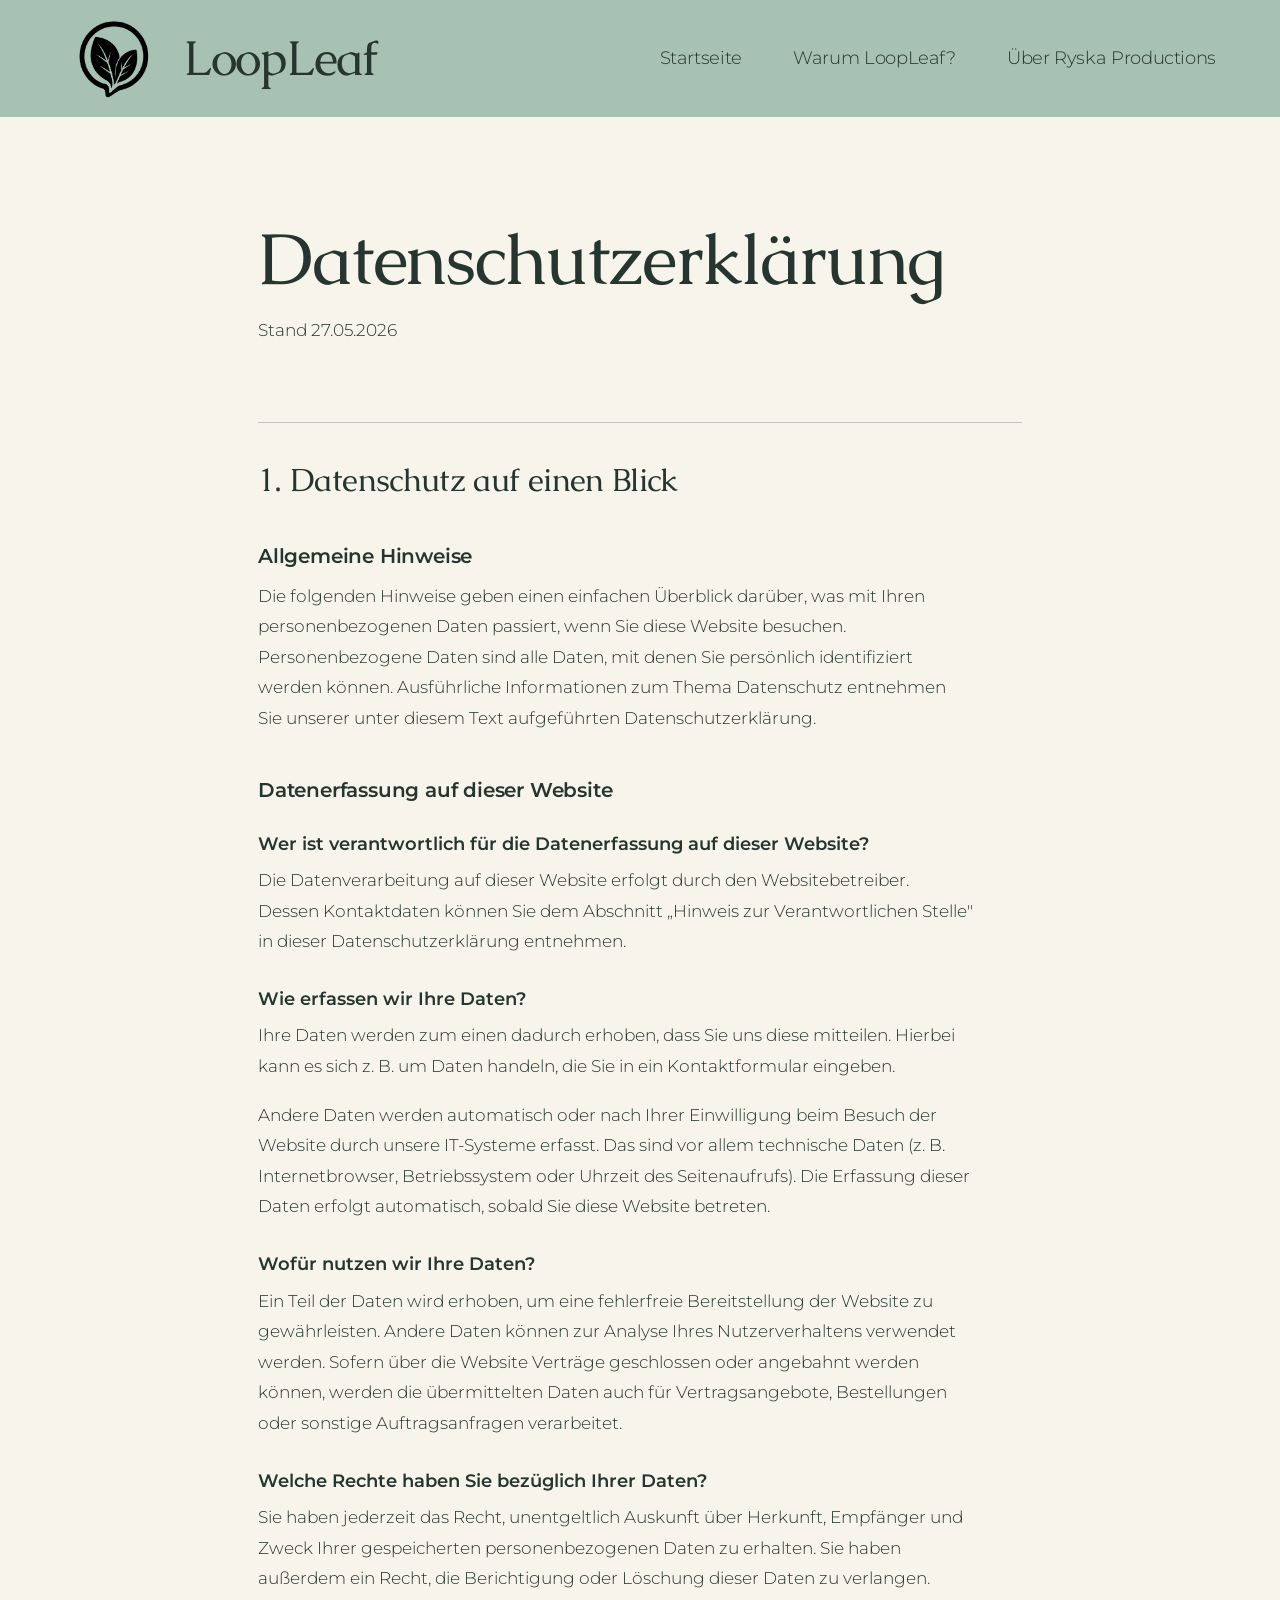
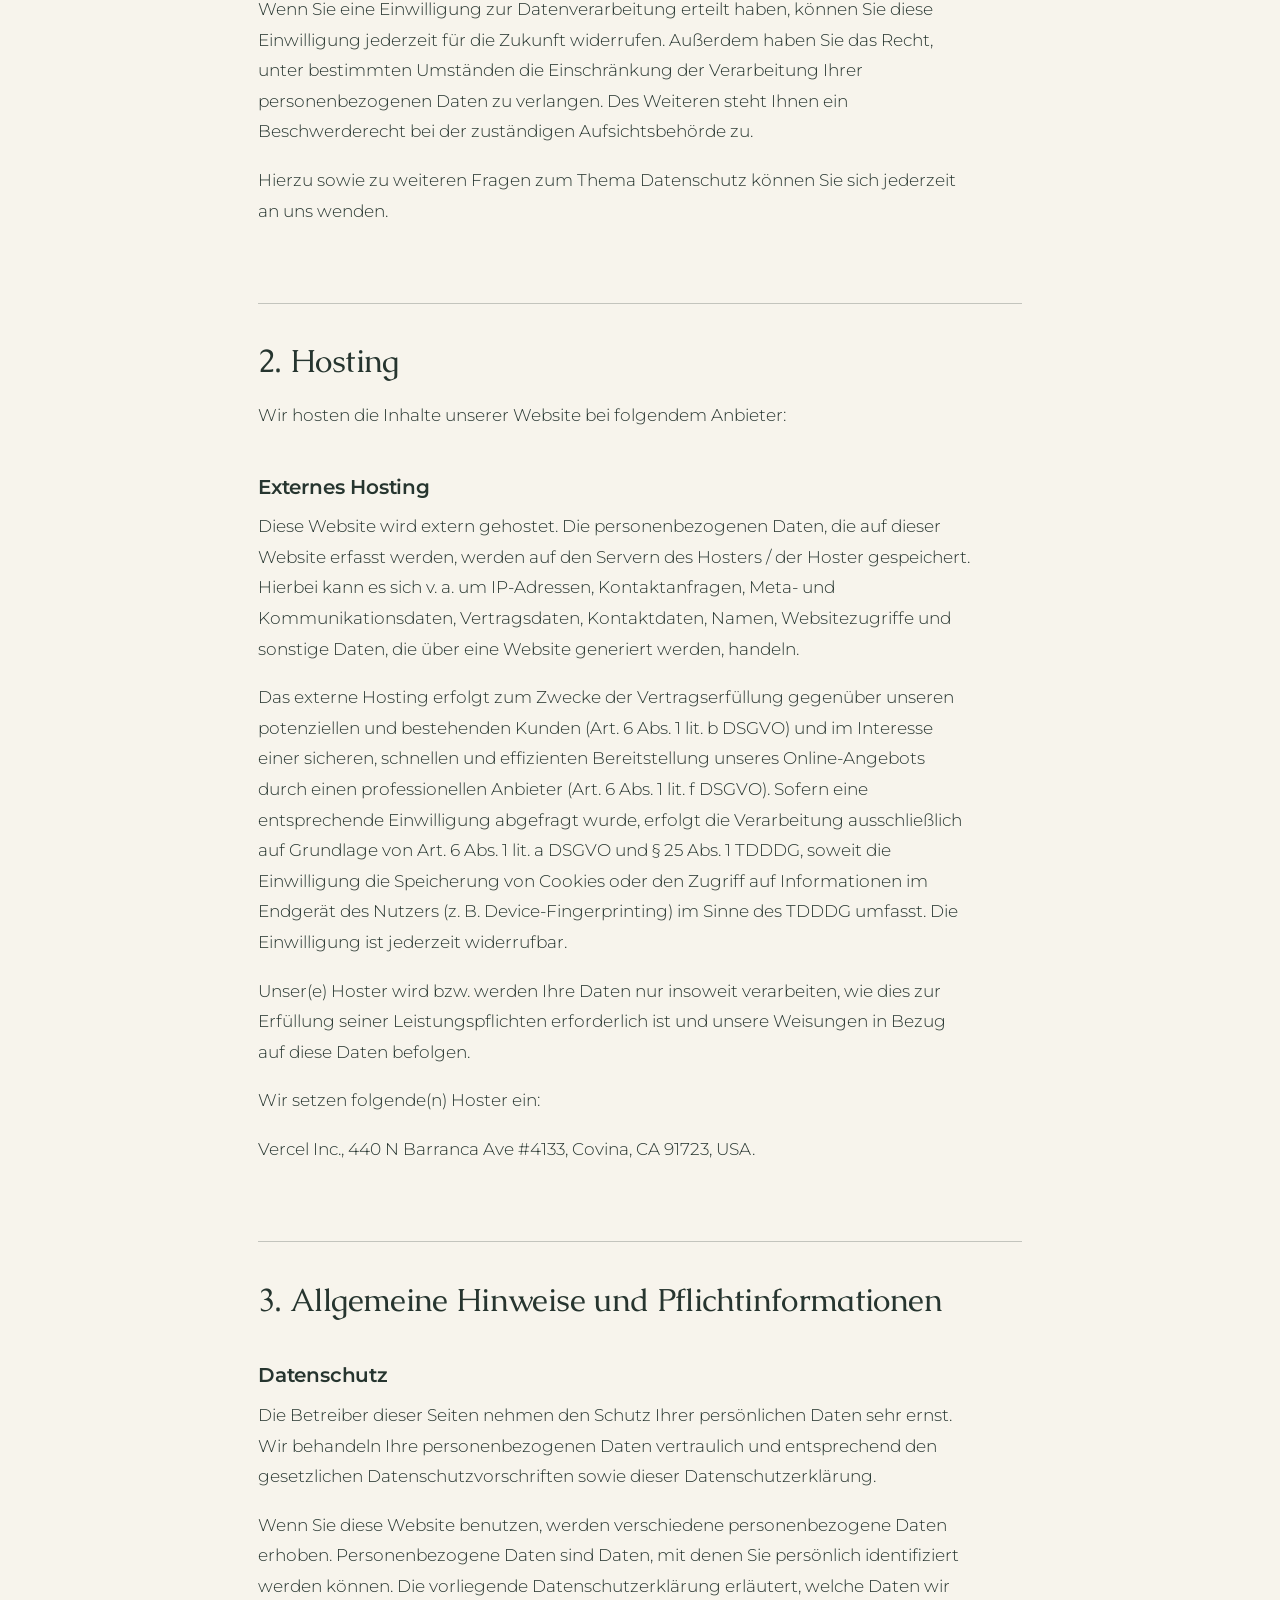
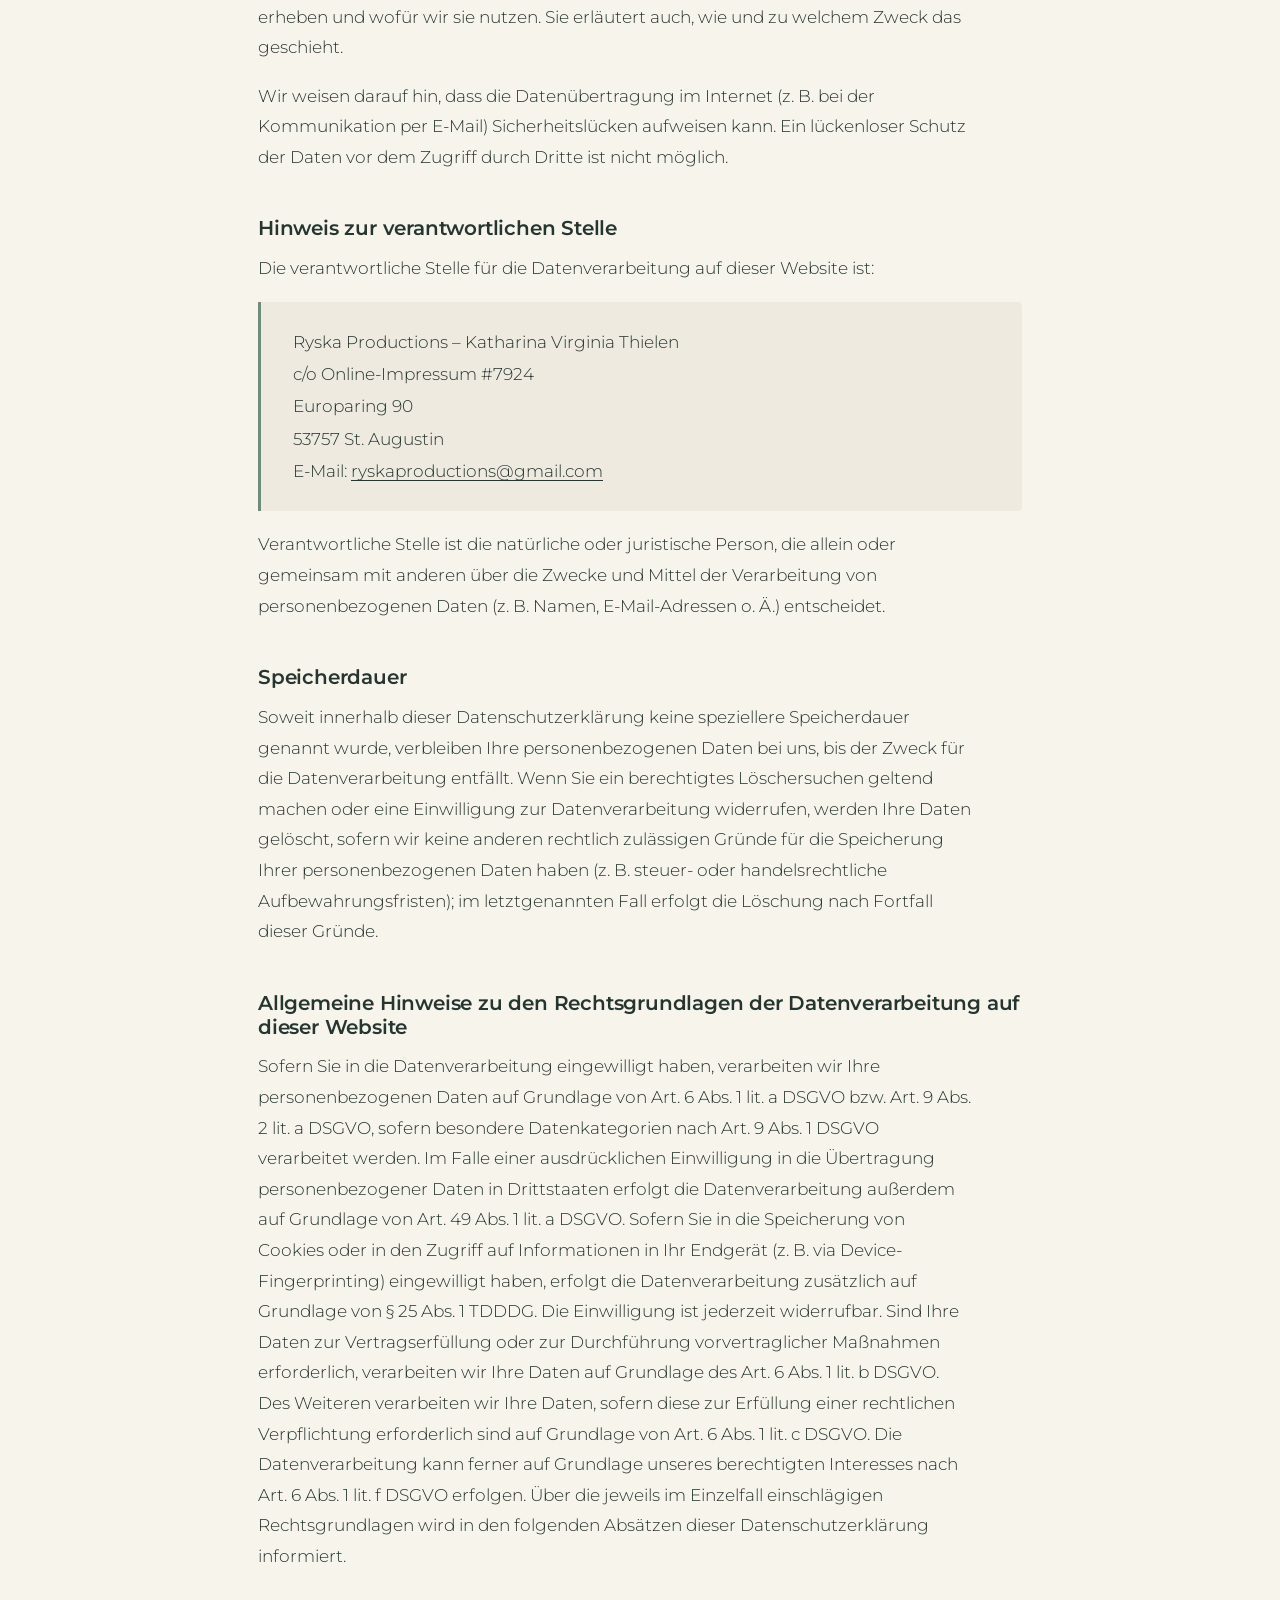
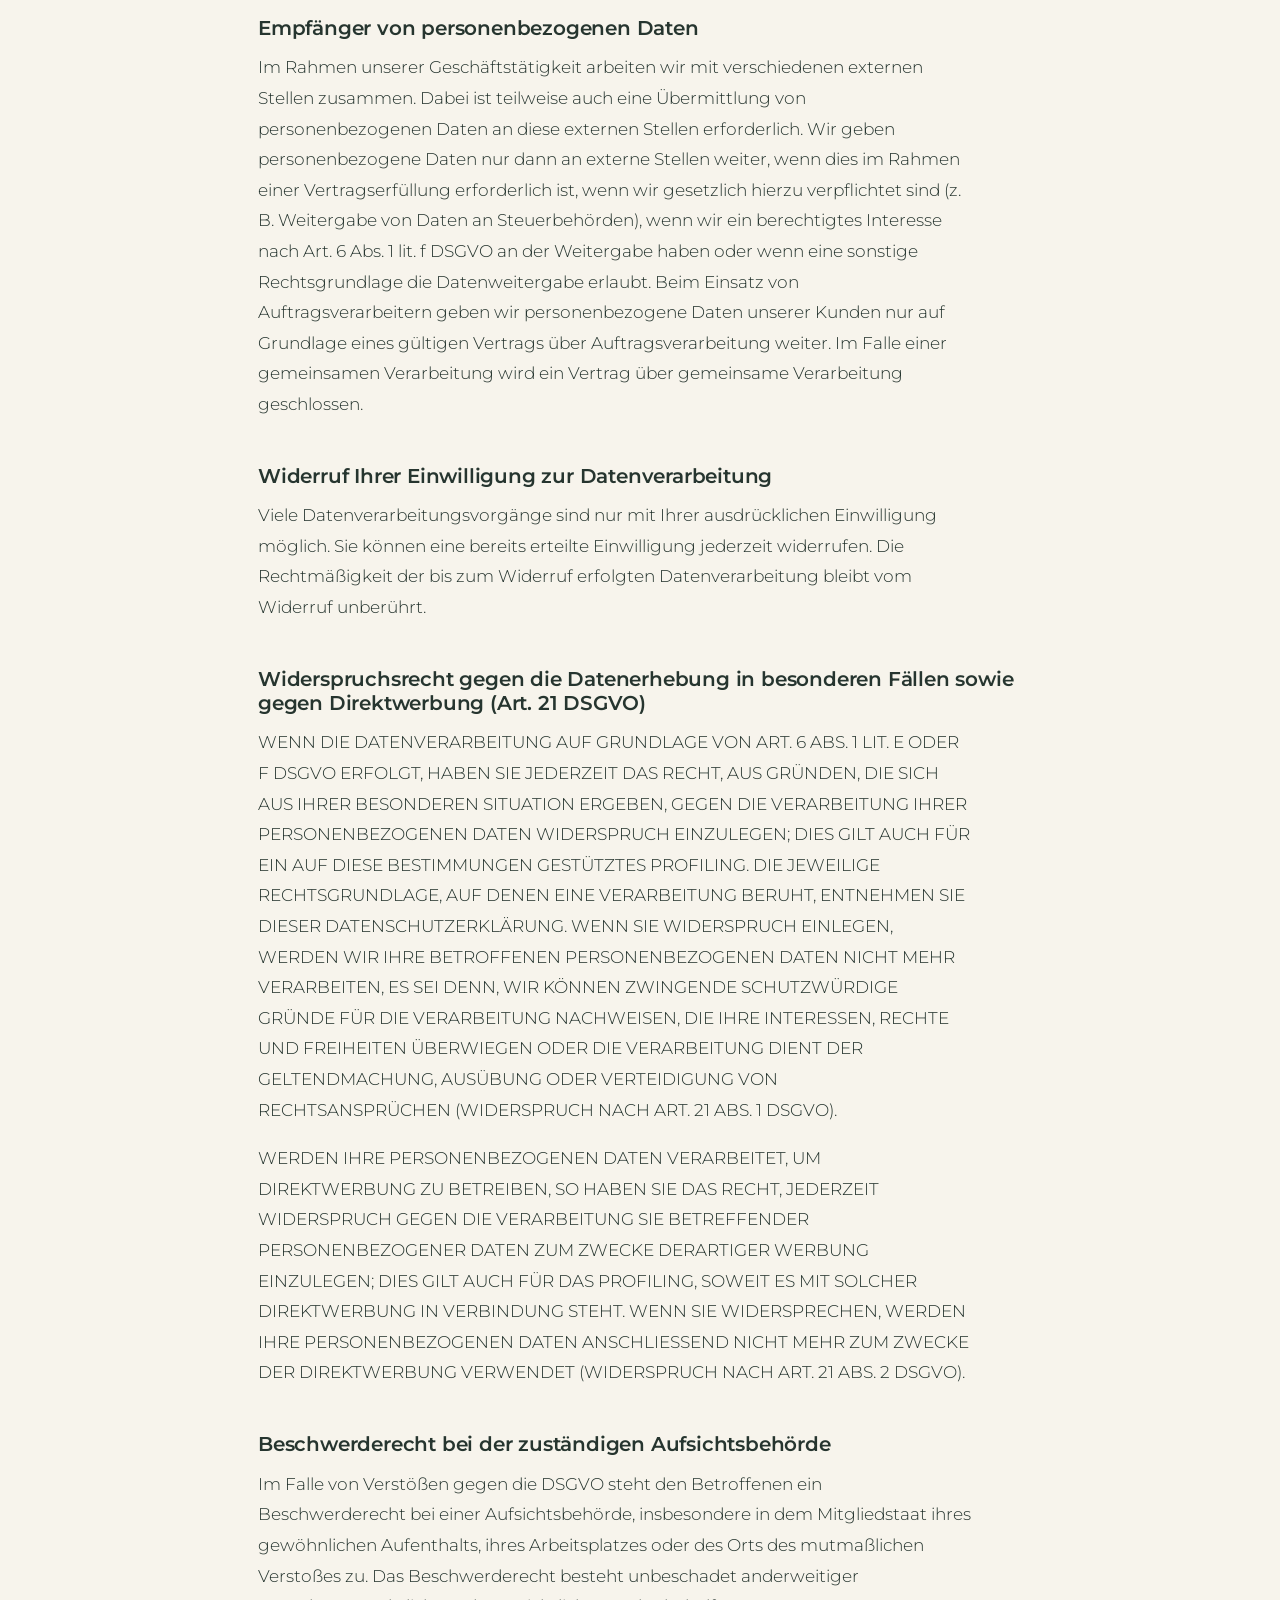
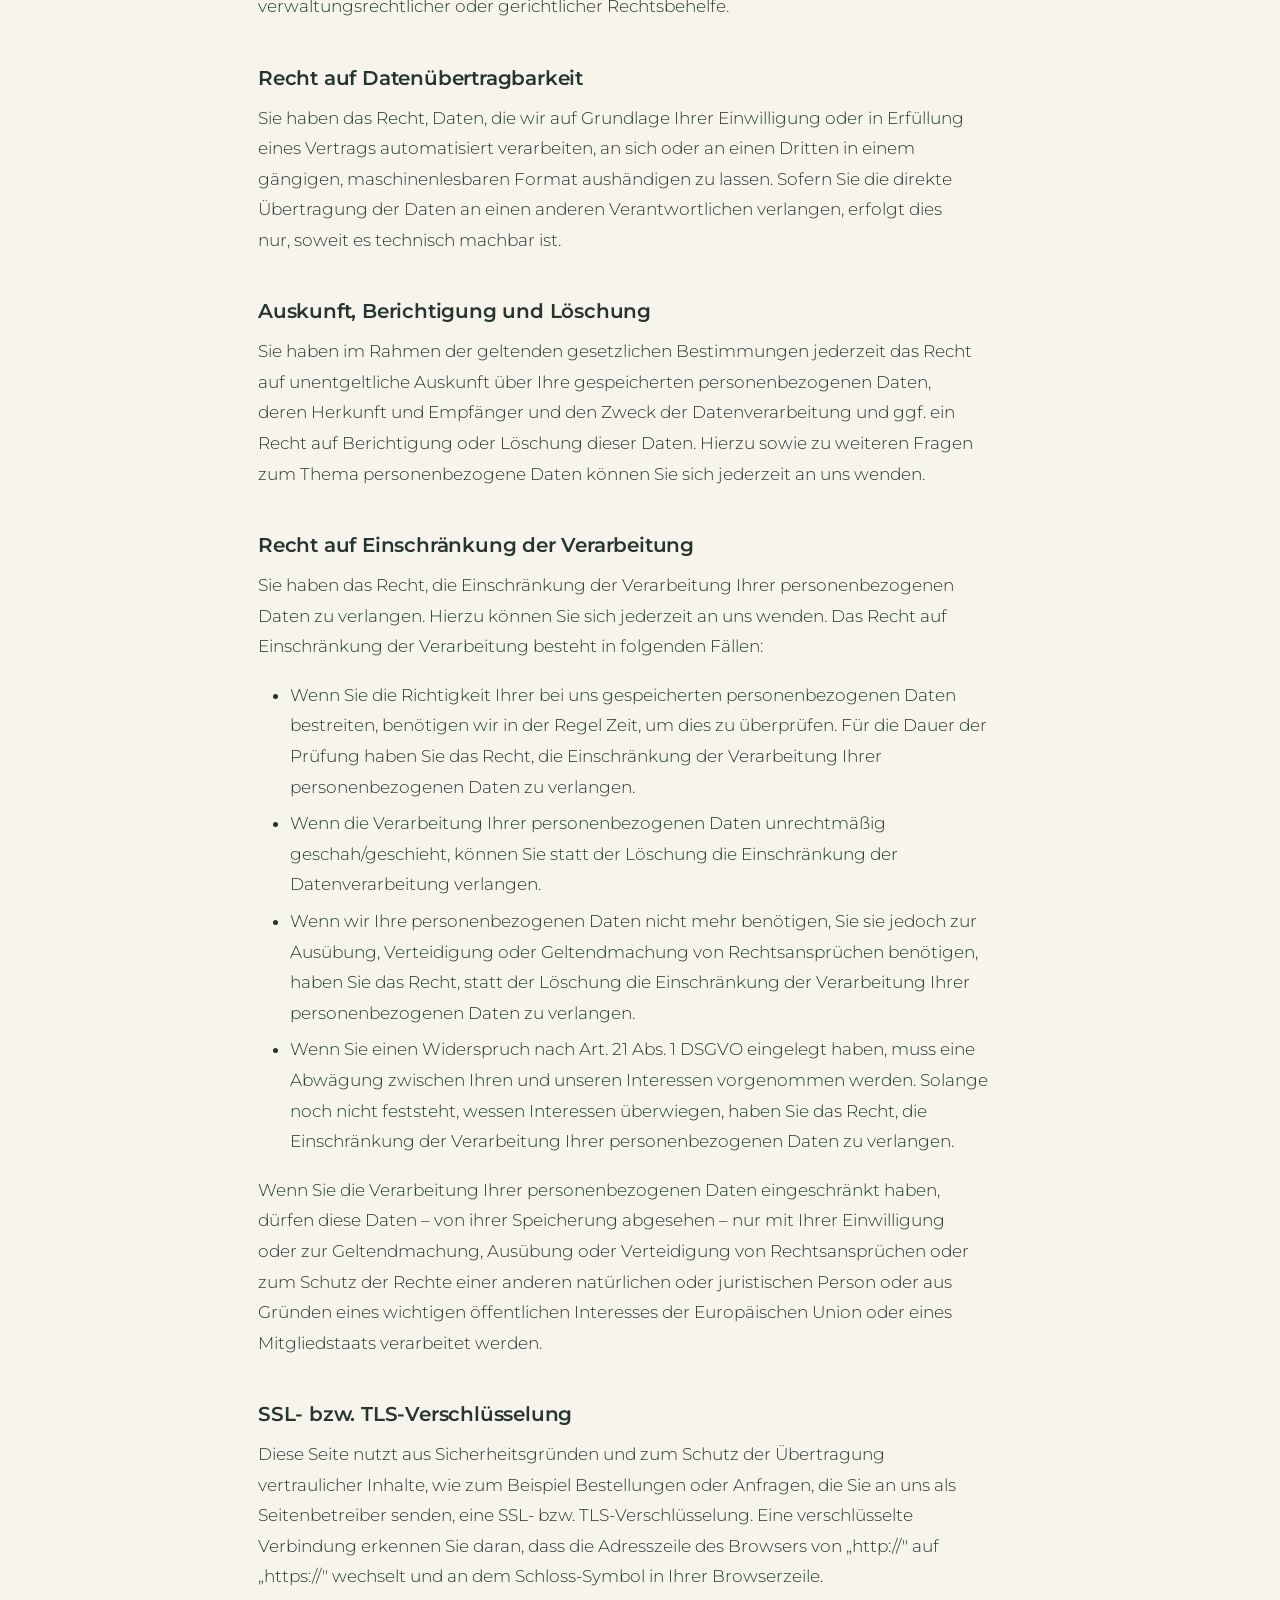
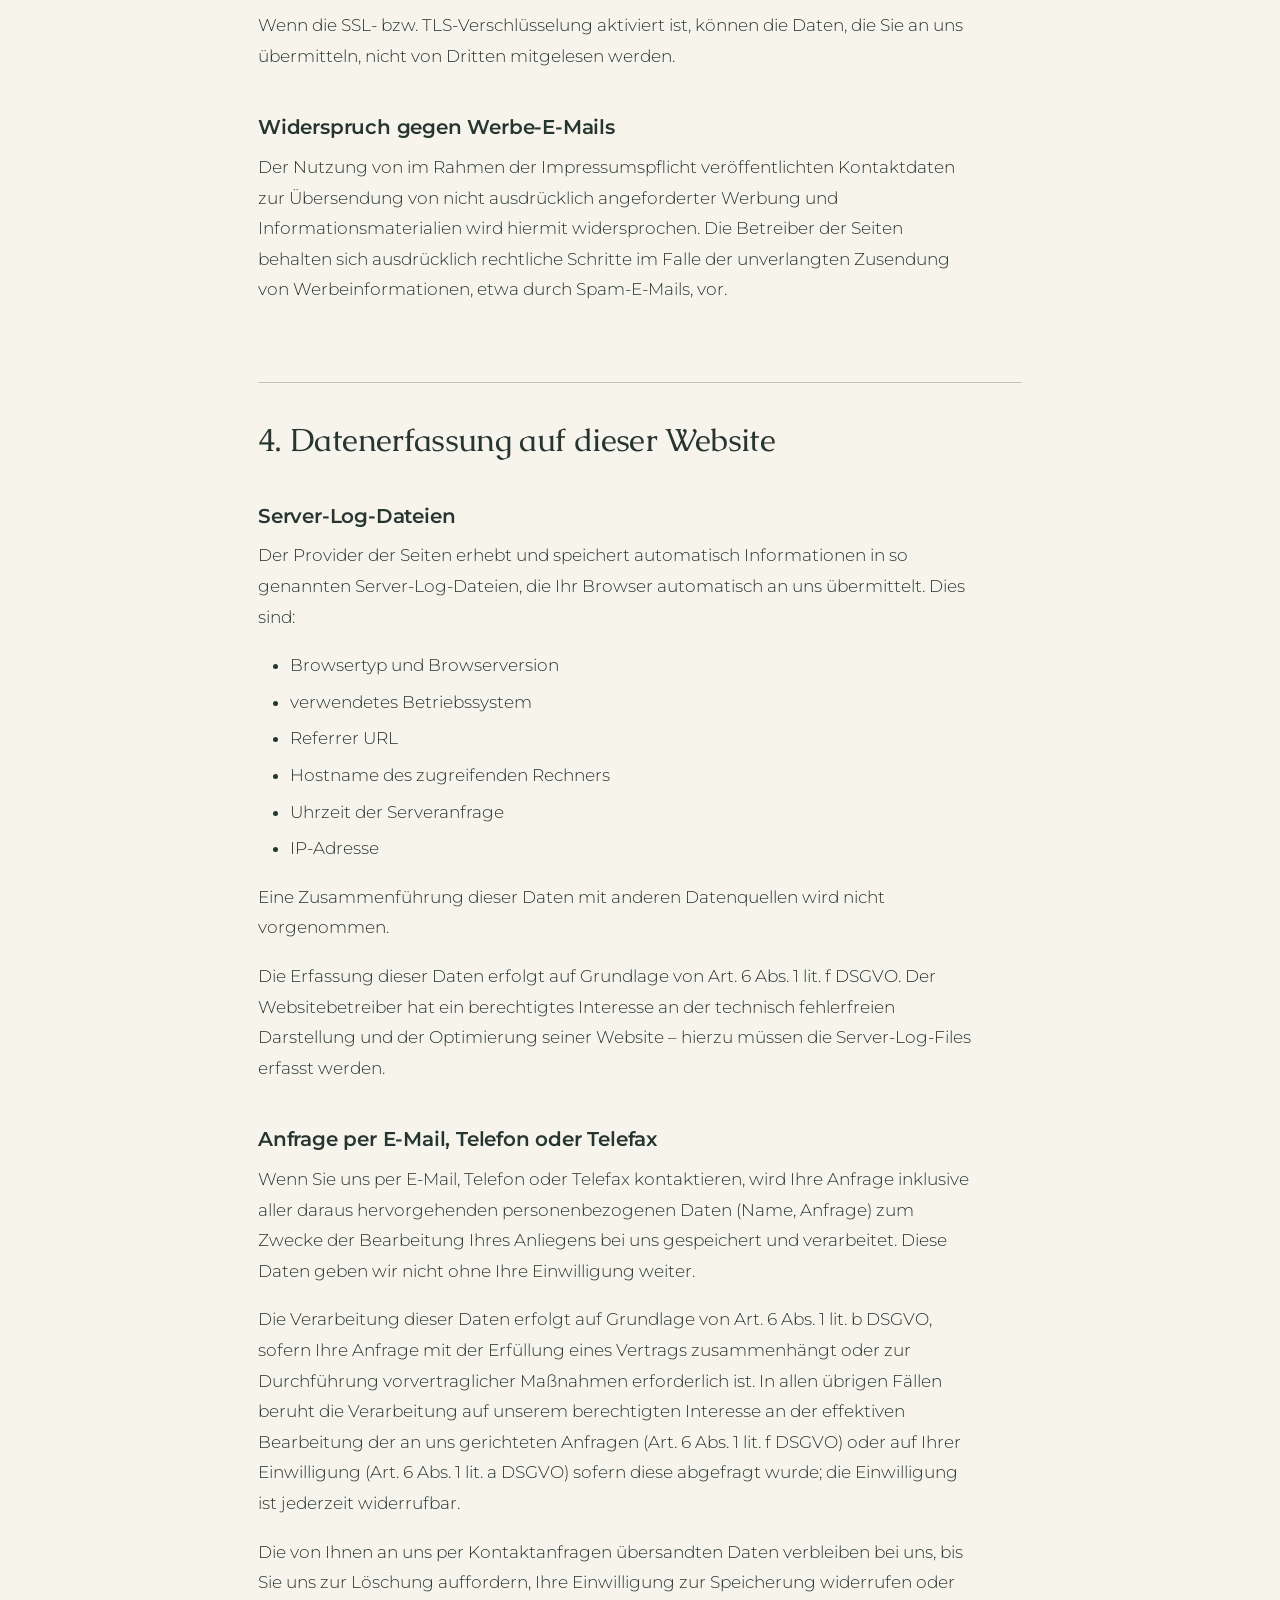
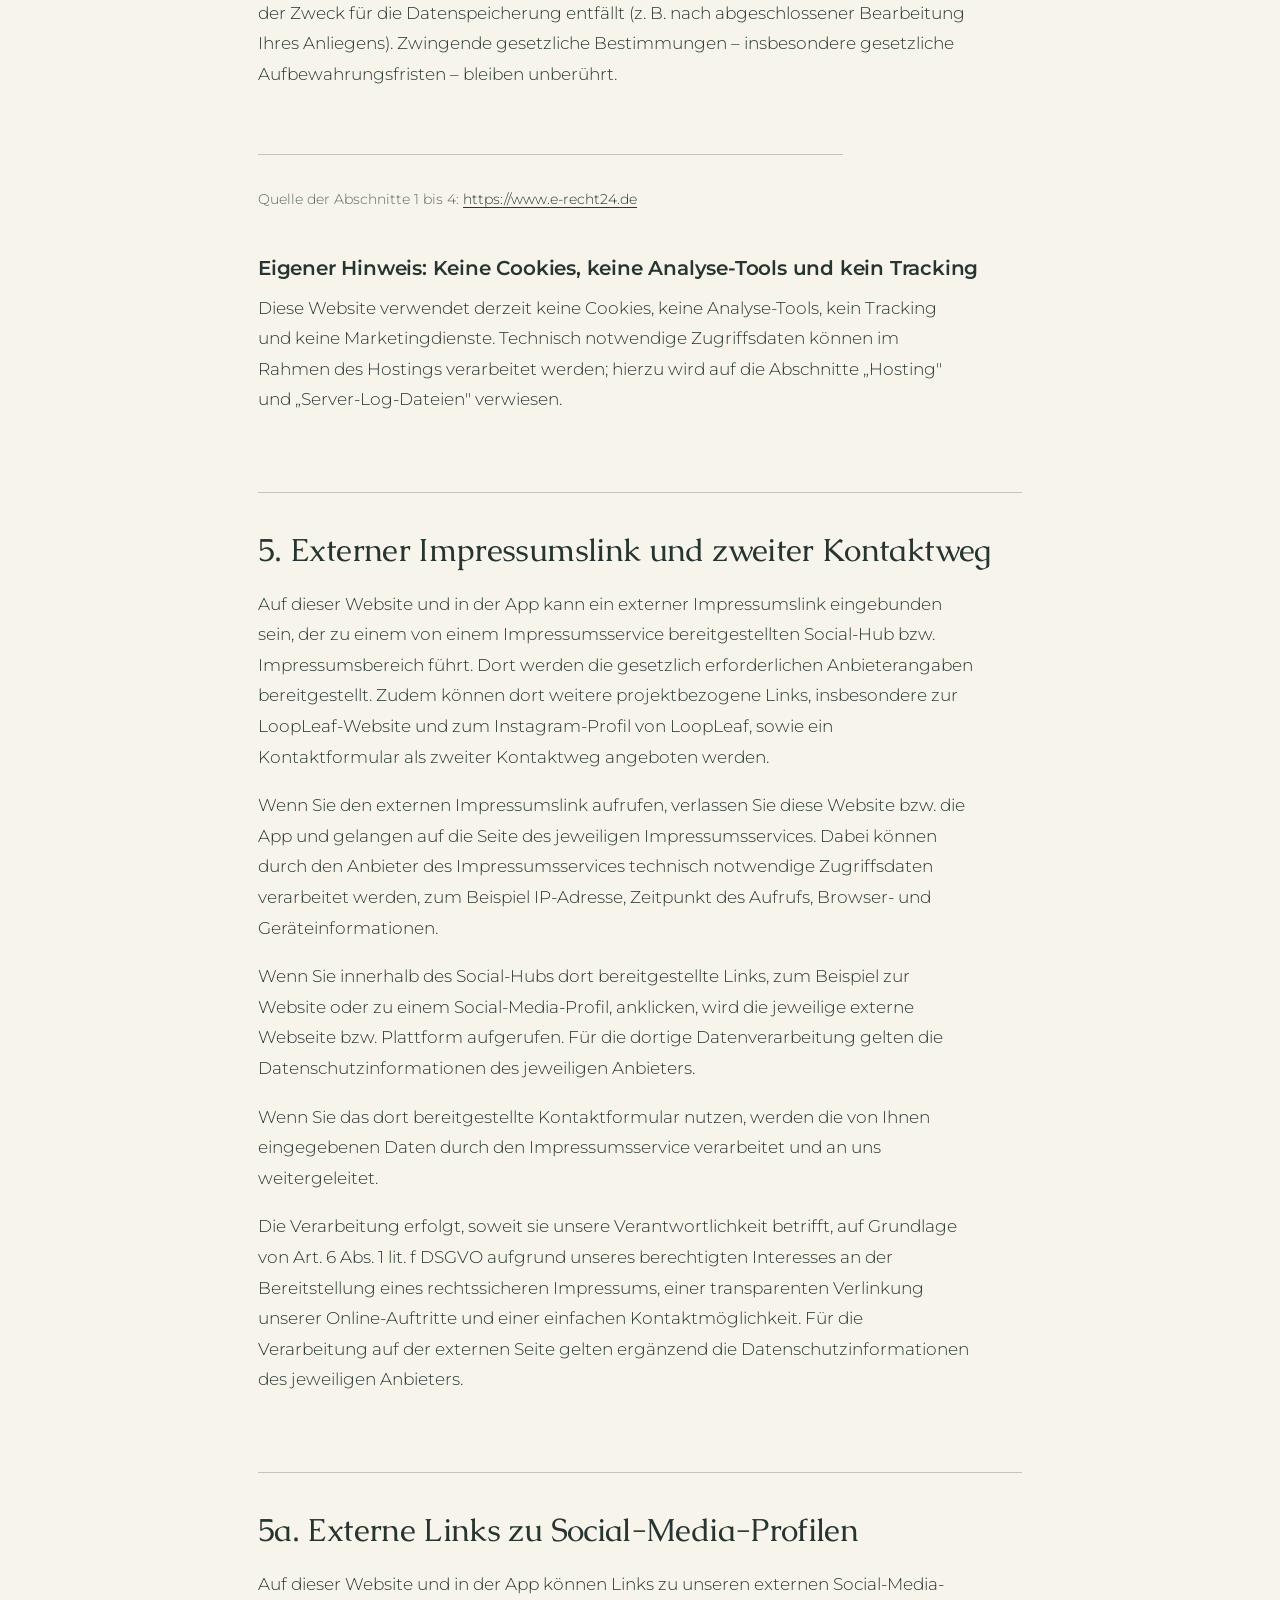
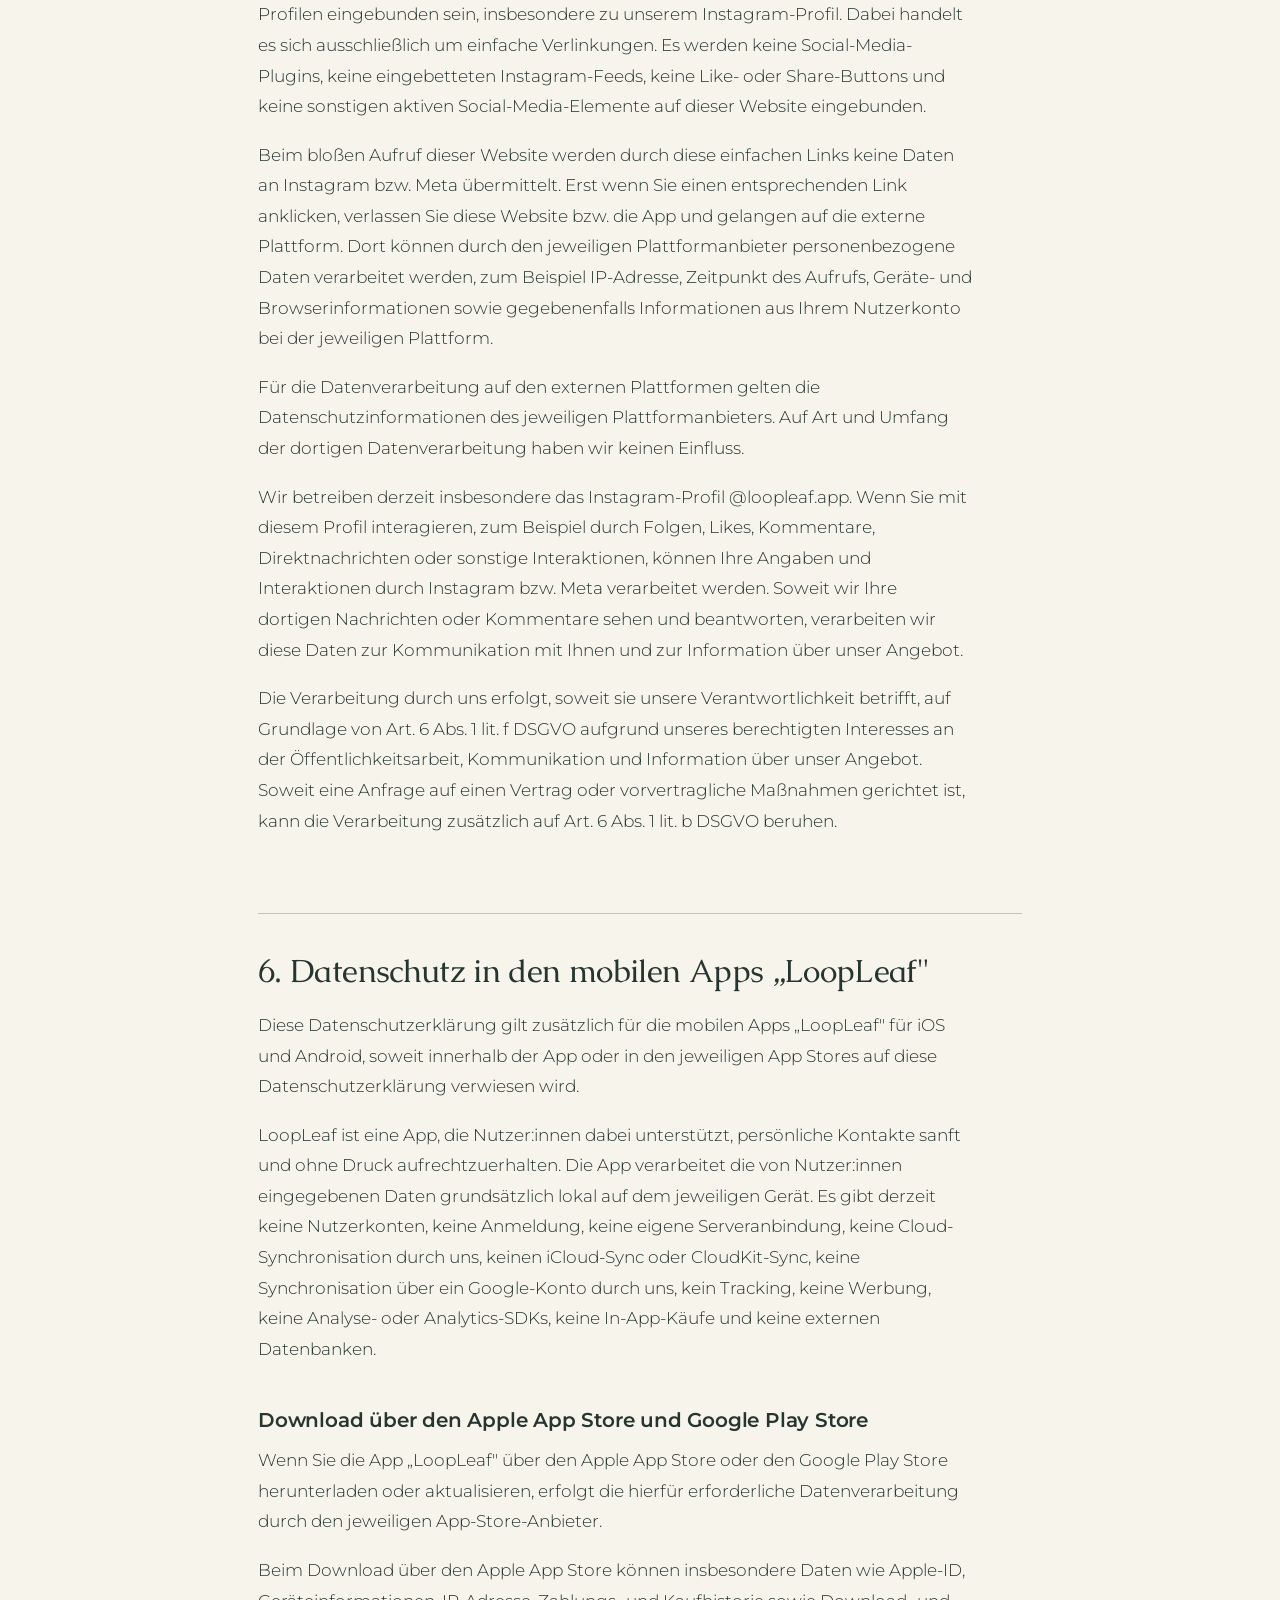
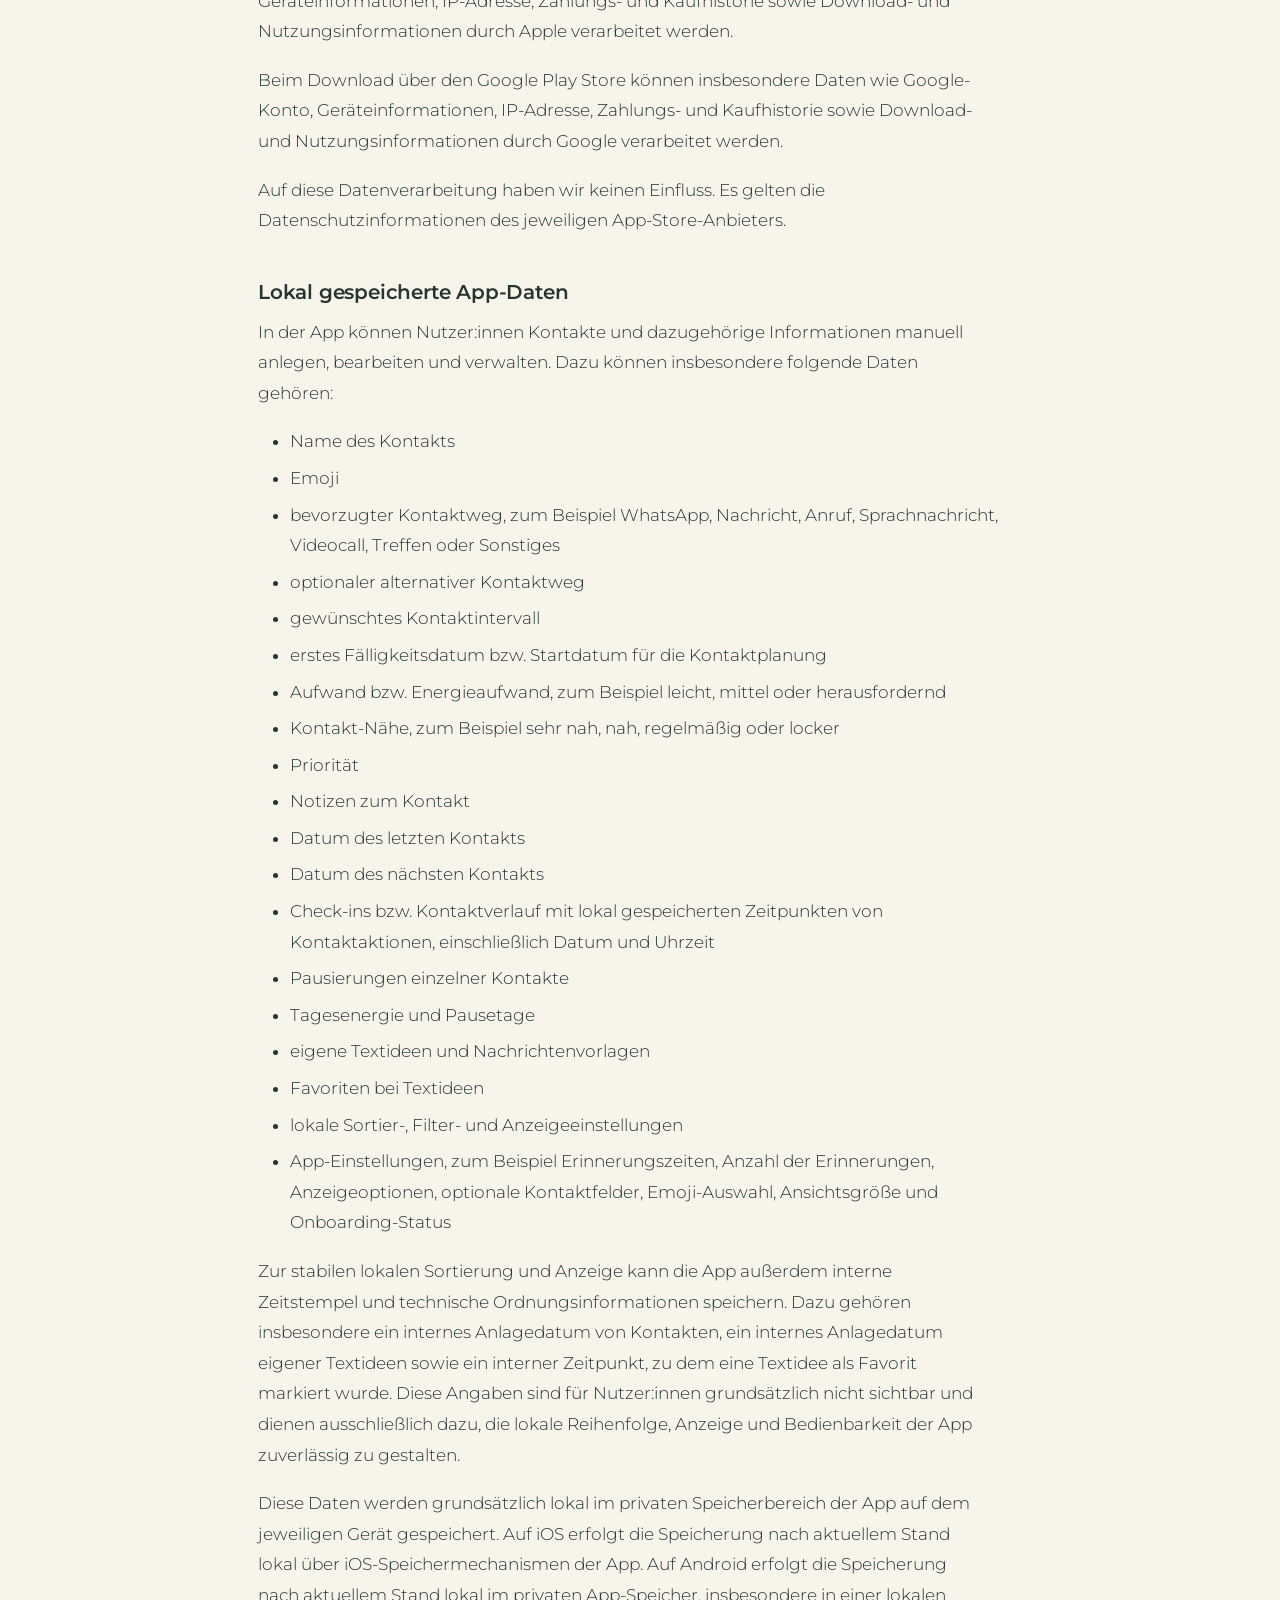
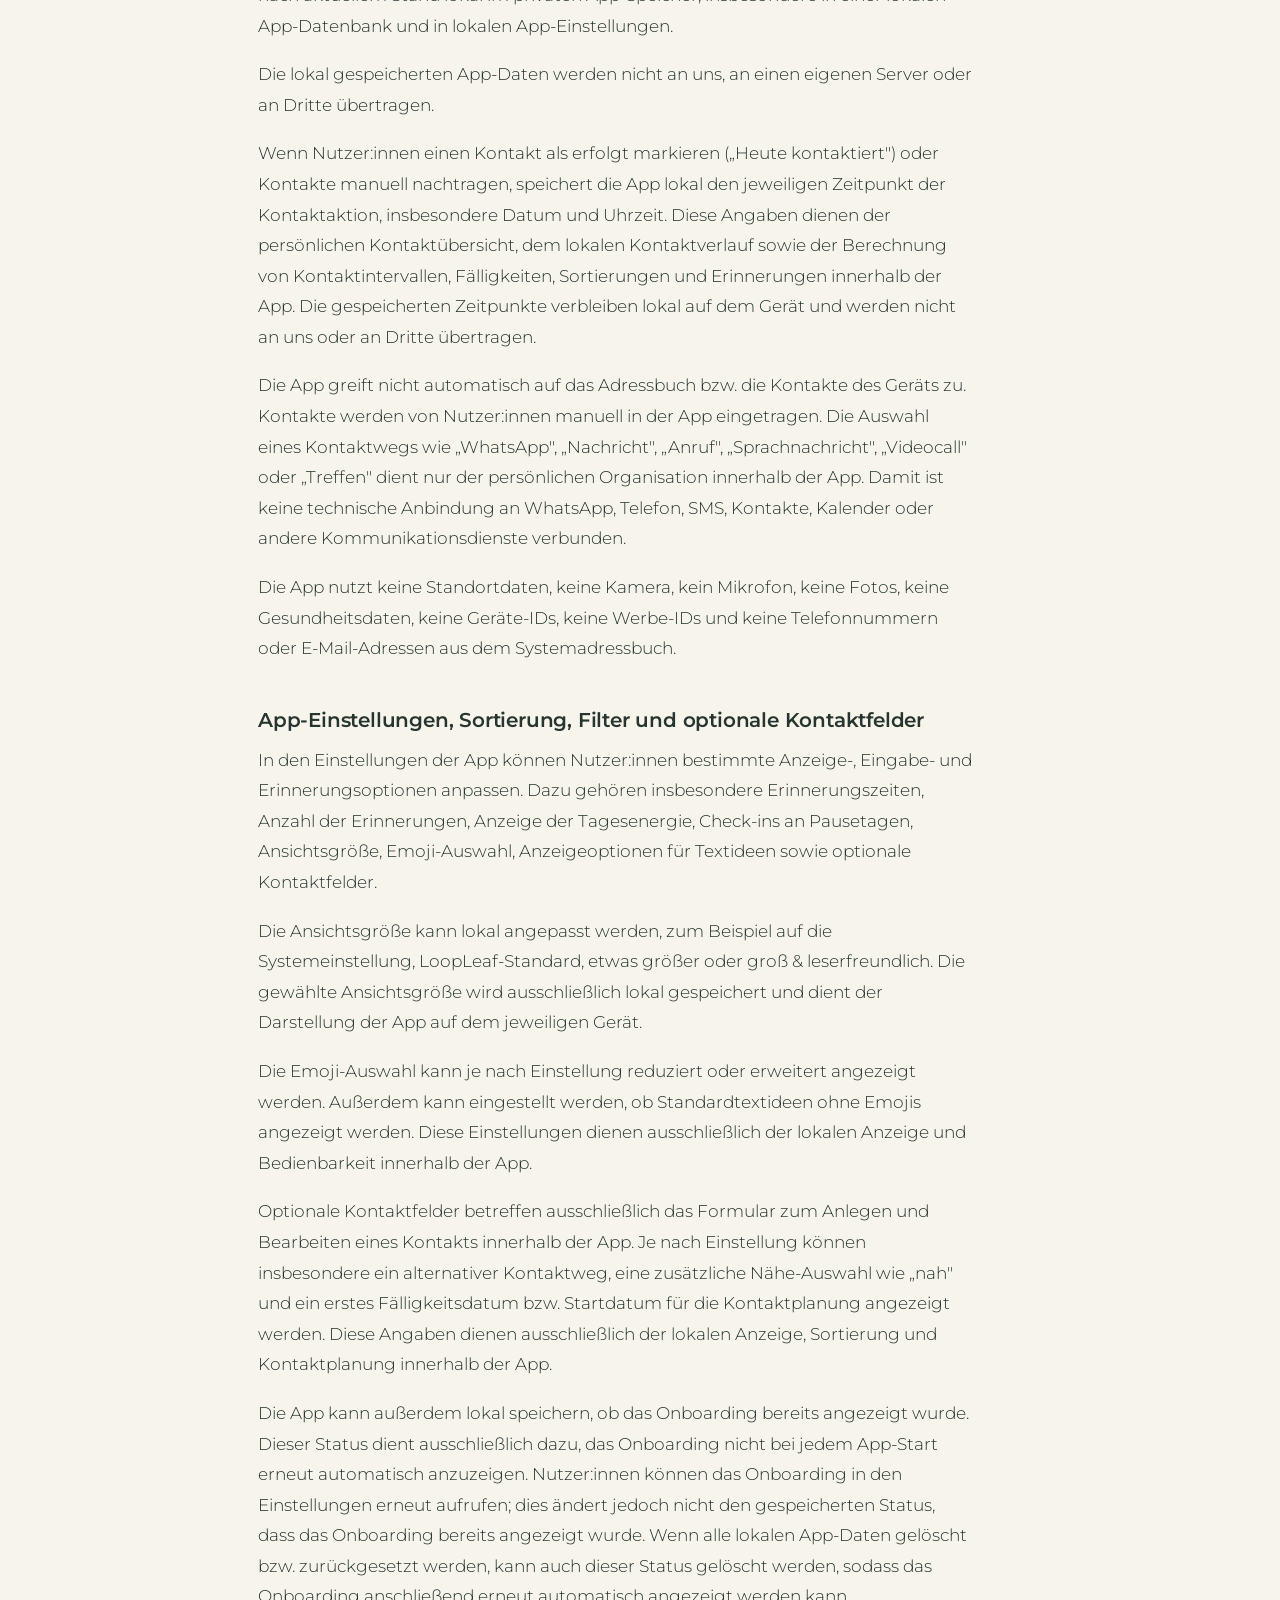
==== datenschutz.html @ 604dcfcf "Aktualisiere Datenschutzabschnitte zu App, Social Links und Impressum" ====
<!DOCTYPE html>
<html lang="de">
<head>
  <meta charset="UTF-8">
  <meta name="viewport" content="width=device-width, initial-scale=1.0">
  <meta name="description" content="Datenschutzerklärung – LoopLeaf / Ryska Productions.">
  <title>Datenschutz – LoopLeaf</title>
  <link rel="stylesheet" href="css/styles.css">
  <link rel="icon" href="assets/logos/loopleaf-app-icon-green.png" type="image/png">
  <link rel="apple-touch-icon" href="assets/logos/loopleaf-app-icon-green.png">

  <!-- Open Graph / Social Preview -->
  <meta property="og:type"         content="website">
  <meta property="og:url"          content="https://www.loopleaf.de/datenschutz.html">
  <meta property="og:title"        content="Datenschutz – LoopLeaf">
  <meta property="og:description"  content="Datenschutzerklärung – LoopLeaf / Ryska Productions.">
  <meta property="og:image"        content="https://www.loopleaf.de/assets/images/OG-Bild-LoopLeaf-1200x630-komp.jpg">
  <meta property="og:image:width"  content="1200">
  <meta property="og:image:height" content="630">
  <meta property="og:image:alt"    content="LoopLeaf – Beziehungen pflegen ohne Druck">
  <meta name="twitter:card"        content="summary_large_image">
  <meta name="twitter:title"       content="Datenschutz – LoopLeaf">
  <meta name="twitter:description" content="Datenschutzerklärung – LoopLeaf / Ryska Productions.">
  <meta name="twitter:image"       content="https://www.loopleaf.de/assets/images/OG-Bild-LoopLeaf-1200x630-komp.jpg">
</head>
<body>

  <!-- HEADER -->
  <header class="site-header" id="site-header">
    <div class="header-inner">

      <a href="index.html" class="site-logo" aria-label="LoopLeaf – zur Startseite">
        <img src="assets/logos/loopleaf-logo-black.png" alt="" aria-hidden="true" class="site-logo__icon">
        <span class="site-logo__text">LoopLeaf</span>
      </a>

      <nav class="site-nav" id="site-nav" aria-label="Hauptnavigation">
        <ul role="list">
          <li><a href="index.html">Startseite</a></li>
          <li><a href="warum.html">Warum LoopLeaf?</a></li>
          <li><a href="ryska.html">Über Ryska Productions</a></li>
        </ul>
      </nav>

      <button
        class="nav-toggle"
        id="nav-toggle"
        aria-expanded="false"
        aria-controls="mobile-nav"
        aria-label="Menü öffnen"
      >
        <span class="nav-toggle-bar" aria-hidden="true"></span>
        <span class="nav-toggle-bar" aria-hidden="true"></span>
        <span class="nav-toggle-bar" aria-hidden="true"></span>
      </button>

    </div>
  </header>

  <!-- MOBILE NAVIGATION -->
  <nav class="mobile-nav" id="mobile-nav" aria-label="Mobile Navigation" aria-hidden="true">
    <ul role="list">
      <li><a href="index.html">Startseite</a></li>
      <li><a href="warum.html">Warum LoopLeaf?</a></li>
      <li><a href="ryska.html">Über Ryska Productions</a></li>
      <li><a href="datenschutz.html" aria-current="page">Datenschutz</a></li>
      <li><a href="https://mein.online-impressum.de/ryska-productions/" target="_blank" rel="noopener noreferrer">Impressum</a></li>
      <li><a href="mailto:ryskaproductions@gmail.com">Kontakt</a></li>
    </ul>
  </nav>

  <!-- HAUPTINHALT -->
  <main id="main-content">

    <div class="privacy-page">
      <div class="privacy-content">

        <h1>Datenschutzerklärung</h1>
        <p class="privacy-stand">Stand 27.05.2026</p>


        <!-- ================================================
             1. Datenschutz auf einen Blick
             ================================================ -->

        <h2>1. Datenschutz auf einen Blick</h2>

        <h3>Allgemeine Hinweise</h3>
        <p>Die folgenden Hinweise geben einen einfachen Überblick darüber, was mit Ihren personenbezogenen Daten passiert, wenn Sie diese Website besuchen. Personenbezogene Daten sind alle Daten, mit denen Sie persönlich identifiziert werden können. Ausführliche Informationen zum Thema Datenschutz entnehmen Sie unserer unter diesem Text aufgeführten Datenschutzerklärung.</p>

        <h3>Datenerfassung auf dieser Website</h3>

        <h4>Wer ist verantwortlich für die Datenerfassung auf dieser Website?</h4>
        <p>Die Datenverarbeitung auf dieser Website erfolgt durch den Websitebetreiber. Dessen Kontaktdaten können Sie dem Abschnitt „Hinweis zur Verantwortlichen Stelle" in dieser Datenschutzerklärung entnehmen.</p>

        <h4>Wie erfassen wir Ihre Daten?</h4>
        <p>Ihre Daten werden zum einen dadurch erhoben, dass Sie uns diese mitteilen. Hierbei kann es sich z. B. um Daten handeln, die Sie in ein Kontaktformular eingeben.</p>
        <p>Andere Daten werden automatisch oder nach Ihrer Einwilligung beim Besuch der Website durch unsere IT-Systeme erfasst. Das sind vor allem technische Daten (z. B. Internetbrowser, Betriebssystem oder Uhrzeit des Seitenaufrufs). Die Erfassung dieser Daten erfolgt automatisch, sobald Sie diese Website betreten.</p>

        <h4>Wofür nutzen wir Ihre Daten?</h4>
        <p>Ein Teil der Daten wird erhoben, um eine fehlerfreie Bereitstellung der Website zu gewährleisten. Andere Daten können zur Analyse Ihres Nutzerverhaltens verwendet werden. Sofern über die Website Verträge geschlossen oder angebahnt werden können, werden die übermittelten Daten auch für Vertragsangebote, Bestellungen oder sonstige Auftragsanfragen verarbeitet.</p>

        <h4>Welche Rechte haben Sie bezüglich Ihrer Daten?</h4>
        <p>Sie haben jederzeit das Recht, unentgeltlich Auskunft über Herkunft, Empfänger und Zweck Ihrer gespeicherten personenbezogenen Daten zu erhalten. Sie haben außerdem ein Recht, die Berichtigung oder Löschung dieser Daten zu verlangen. Wenn Sie eine Einwilligung zur Datenverarbeitung erteilt haben, können Sie diese Einwilligung jederzeit für die Zukunft widerrufen. Außerdem haben Sie das Recht, unter bestimmten Umständen die Einschränkung der Verarbeitung Ihrer personenbezogenen Daten zu verlangen. Des Weiteren steht Ihnen ein Beschwerderecht bei der zuständigen Aufsichtsbehörde zu.</p>
        <p>Hierzu sowie zu weiteren Fragen zum Thema Datenschutz können Sie sich jederzeit an uns wenden.</p>


        <!-- ================================================
             2. Hosting
             ================================================ -->

        <h2>2. Hosting</h2>
        <p>Wir hosten die Inhalte unserer Website bei folgendem Anbieter:</p>

        <h3>Externes Hosting</h3>
        <p>Diese Website wird extern gehostet. Die personenbezogenen Daten, die auf dieser Website erfasst werden, werden auf den Servern des Hosters / der Hoster gespeichert. Hierbei kann es sich v. a. um IP-Adressen, Kontaktanfragen, Meta- und Kommunikationsdaten, Vertragsdaten, Kontaktdaten, Namen, Websitezugriffe und sonstige Daten, die über eine Website generiert werden, handeln.</p>
        <p>Das externe Hosting erfolgt zum Zwecke der Vertragserfüllung gegenüber unseren potenziellen und bestehenden Kunden (Art. 6 Abs. 1 lit. b DSGVO) und im Interesse einer sicheren, schnellen und effizienten Bereitstellung unseres Online-Angebots durch einen professionellen Anbieter (Art. 6 Abs. 1 lit. f DSGVO). Sofern eine entsprechende Einwilligung abgefragt wurde, erfolgt die Verarbeitung ausschließlich auf Grundlage von Art. 6 Abs. 1 lit. a DSGVO und § 25 Abs. 1 TDDDG, soweit die Einwilligung die Speicherung von Cookies oder den Zugriff auf Informationen im Endgerät des Nutzers (z. B. Device-Fingerprinting) im Sinne des TDDDG umfasst. Die Einwilligung ist jederzeit widerrufbar.</p>
        <p>Unser(e) Hoster wird bzw. werden Ihre Daten nur insoweit verarbeiten, wie dies zur Erfüllung seiner Leistungspflichten erforderlich ist und unsere Weisungen in Bezug auf diese Daten befolgen.</p>
        <p>Wir setzen folgende(n) Hoster ein:</p>
        <p>Vercel Inc., 440 N Barranca Ave #4133, Covina, CA 91723, USA.</p>


        <!-- ================================================
             3. Allgemeine Hinweise und Pflichtinformationen
             ================================================ -->

        <h2>3. Allgemeine Hinweise und Pflichtinformationen</h2>

        <h3>Datenschutz</h3>
        <p>Die Betreiber dieser Seiten nehmen den Schutz Ihrer persönlichen Daten sehr ernst. Wir behandeln Ihre personenbezogenen Daten vertraulich und entsprechend den gesetzlichen Datenschutzvorschriften sowie dieser Datenschutzerklärung.</p>
        <p>Wenn Sie diese Website benutzen, werden verschiedene personenbezogene Daten erhoben. Personenbezogene Daten sind Daten, mit denen Sie persönlich identifiziert werden können. Die vorliegende Datenschutzerklärung erläutert, welche Daten wir erheben und wofür wir sie nutzen. Sie erläutert auch, wie und zu welchem Zweck das geschieht.</p>
        <p>Wir weisen darauf hin, dass die Datenübertragung im Internet (z. B. bei der Kommunikation per E-Mail) Sicherheitslücken aufweisen kann. Ein lückenloser Schutz der Daten vor dem Zugriff durch Dritte ist nicht möglich.</p>

        <h3>Hinweis zur verantwortlichen Stelle</h3>
        <p>Die verantwortliche Stelle für die Datenverarbeitung auf dieser Website ist:</p>
        <address class="privacy-address">
          Ryska Productions – Katharina Virginia Thielen<br>
          c/o Online-Impressum #7924<br>
          Europaring 90<br>
          53757 St. Augustin<br>
          E-Mail: <a href="mailto:ryskaproductions@gmail.com">ryskaproductions@gmail.com</a>
        </address>
        <p>Verantwortliche Stelle ist die natürliche oder juristische Person, die allein oder gemeinsam mit anderen über die Zwecke und Mittel der Verarbeitung von personenbezogenen Daten (z. B. Namen, E-Mail-Adressen o. Ä.) entscheidet.</p>

        <h3>Speicherdauer</h3>
        <p>Soweit innerhalb dieser Datenschutzerklärung keine speziellere Speicherdauer genannt wurde, verbleiben Ihre personenbezogenen Daten bei uns, bis der Zweck für die Datenverarbeitung entfällt. Wenn Sie ein berechtigtes Löschersuchen geltend machen oder eine Einwilligung zur Datenverarbeitung widerrufen, werden Ihre Daten gelöscht, sofern wir keine anderen rechtlich zulässigen Gründe für die Speicherung Ihrer personenbezogenen Daten haben (z. B. steuer- oder handelsrechtliche Aufbewahrungsfristen); im letztgenannten Fall erfolgt die Löschung nach Fortfall dieser Gründe.</p>

        <h3>Allgemeine Hinweise zu den Rechtsgrundlagen der Datenverarbeitung auf dieser Website</h3>
        <p>Sofern Sie in die Datenverarbeitung eingewilligt haben, verarbeiten wir Ihre personenbezogenen Daten auf Grundlage von Art. 6 Abs. 1 lit. a DSGVO bzw. Art. 9 Abs. 2 lit. a DSGVO, sofern besondere Datenkategorien nach Art. 9 Abs. 1 DSGVO verarbeitet werden. Im Falle einer ausdrücklichen Einwilligung in die Übertragung personenbezogener Daten in Drittstaaten erfolgt die Datenverarbeitung außerdem auf Grundlage von Art. 49 Abs. 1 lit. a DSGVO. Sofern Sie in die Speicherung von Cookies oder in den Zugriff auf Informationen in Ihr Endgerät (z. B. via Device-Fingerprinting) eingewilligt haben, erfolgt die Datenverarbeitung zusätzlich auf Grundlage von § 25 Abs. 1 TDDDG. Die Einwilligung ist jederzeit widerrufbar. Sind Ihre Daten zur Vertragserfüllung oder zur Durchführung vorvertraglicher Maßnahmen erforderlich, verarbeiten wir Ihre Daten auf Grundlage des Art. 6 Abs. 1 lit. b DSGVO. Des Weiteren verarbeiten wir Ihre Daten, sofern diese zur Erfüllung einer rechtlichen Verpflichtung erforderlich sind auf Grundlage von Art. 6 Abs. 1 lit. c DSGVO. Die Datenverarbeitung kann ferner auf Grundlage unseres berechtigten Interesses nach Art. 6 Abs. 1 lit. f DSGVO erfolgen. Über die jeweils im Einzelfall einschlägigen Rechtsgrundlagen wird in den folgenden Absätzen dieser Datenschutzerklärung informiert.</p>

        <h3>Empfänger von personenbezogenen Daten</h3>
        <p>Im Rahmen unserer Geschäftstätigkeit arbeiten wir mit verschiedenen externen Stellen zusammen. Dabei ist teilweise auch eine Übermittlung von personenbezogenen Daten an diese externen Stellen erforderlich. Wir geben personenbezogene Daten nur dann an externe Stellen weiter, wenn dies im Rahmen einer Vertragserfüllung erforderlich ist, wenn wir gesetzlich hierzu verpflichtet sind (z. B. Weitergabe von Daten an Steuerbehörden), wenn wir ein berechtigtes Interesse nach Art. 6 Abs. 1 lit. f DSGVO an der Weitergabe haben oder wenn eine sonstige Rechtsgrundlage die Datenweitergabe erlaubt. Beim Einsatz von Auftragsverarbeitern geben wir personenbezogene Daten unserer Kunden nur auf Grundlage eines gültigen Vertrags über Auftragsverarbeitung weiter. Im Falle einer gemeinsamen Verarbeitung wird ein Vertrag über gemeinsame Verarbeitung geschlossen.</p>

        <h3>Widerruf Ihrer Einwilligung zur Datenverarbeitung</h3>
        <p>Viele Datenverarbeitungsvorgänge sind nur mit Ihrer ausdrücklichen Einwilligung möglich. Sie können eine bereits erteilte Einwilligung jederzeit widerrufen. Die Rechtmäßigkeit der bis zum Widerruf erfolgten Datenverarbeitung bleibt vom Widerruf unberührt.</p>

        <h3>Widerspruchsrecht gegen die Datenerhebung in besonderen Fällen sowie gegen Direktwerbung (Art. 21 DSGVO)</h3>
        <p>WENN DIE DATENVERARBEITUNG AUF GRUNDLAGE VON ART. 6 ABS. 1 LIT. E ODER F DSGVO ERFOLGT, HABEN SIE JEDERZEIT DAS RECHT, AUS GRÜNDEN, DIE SICH AUS IHRER BESONDEREN SITUATION ERGEBEN, GEGEN DIE VERARBEITUNG IHRER PERSONENBEZOGENEN DATEN WIDERSPRUCH EINZULEGEN; DIES GILT AUCH FÜR EIN AUF DIESE BESTIMMUNGEN GESTÜTZTES PROFILING. DIE JEWEILIGE RECHTSGRUNDLAGE, AUF DENEN EINE VERARBEITUNG BERUHT, ENTNEHMEN SIE DIESER DATENSCHUTZERKLÄRUNG. WENN SIE WIDERSPRUCH EINLEGEN, WERDEN WIR IHRE BETROFFENEN PERSONENBEZOGENEN DATEN NICHT MEHR VERARBEITEN, ES SEI DENN, WIR KÖNNEN ZWINGENDE SCHUTZWÜRDIGE GRÜNDE FÜR DIE VERARBEITUNG NACHWEISEN, DIE IHRE INTERESSEN, RECHTE UND FREIHEITEN ÜBERWIEGEN ODER DIE VERARBEITUNG DIENT DER GELTENDMACHUNG, AUSÜBUNG ODER VERTEIDIGUNG VON RECHTSANSPRÜCHEN (WIDERSPRUCH NACH ART. 21 ABS. 1 DSGVO).</p>
        <p>WERDEN IHRE PERSONENBEZOGENEN DATEN VERARBEITET, UM DIREKTWERBUNG ZU BETREIBEN, SO HABEN SIE DAS RECHT, JEDERZEIT WIDERSPRUCH GEGEN DIE VERARBEITUNG SIE BETREFFENDER PERSONENBEZOGENER DATEN ZUM ZWECKE DERARTIGER WERBUNG EINZULEGEN; DIES GILT AUCH FÜR DAS PROFILING, SOWEIT ES MIT SOLCHER DIREKTWERBUNG IN VERBINDUNG STEHT. WENN SIE WIDERSPRECHEN, WERDEN IHRE PERSONENBEZOGENEN DATEN ANSCHLIESSEND NICHT MEHR ZUM ZWECKE DER DIREKTWERBUNG VERWENDET (WIDERSPRUCH NACH ART. 21 ABS. 2 DSGVO).</p>

        <h3>Beschwerderecht bei der zuständigen Aufsichtsbehörde</h3>
        <p>Im Falle von Verstößen gegen die DSGVO steht den Betroffenen ein Beschwerderecht bei einer Aufsichtsbehörde, insbesondere in dem Mitgliedstaat ihres gewöhnlichen Aufenthalts, ihres Arbeitsplatzes oder des Orts des mutmaßlichen Verstoßes zu. Das Beschwerderecht besteht unbeschadet anderweitiger verwaltungsrechtlicher oder gerichtlicher Rechtsbehelfe.</p>

        <h3>Recht auf Datenübertragbarkeit</h3>
        <p>Sie haben das Recht, Daten, die wir auf Grundlage Ihrer Einwilligung oder in Erfüllung eines Vertrags automatisiert verarbeiten, an sich oder an einen Dritten in einem gängigen, maschinenlesbaren Format aushändigen zu lassen. Sofern Sie die direkte Übertragung der Daten an einen anderen Verantwortlichen verlangen, erfolgt dies nur, soweit es technisch machbar ist.</p>

        <h3>Auskunft, Berichtigung und Löschung</h3>
        <p>Sie haben im Rahmen der geltenden gesetzlichen Bestimmungen jederzeit das Recht auf unentgeltliche Auskunft über Ihre gespeicherten personenbezogenen Daten, deren Herkunft und Empfänger und den Zweck der Datenverarbeitung und ggf. ein Recht auf Berichtigung oder Löschung dieser Daten. Hierzu sowie zu weiteren Fragen zum Thema personenbezogene Daten können Sie sich jederzeit an uns wenden.</p>

        <h3>Recht auf Einschränkung der Verarbeitung</h3>
        <p>Sie haben das Recht, die Einschränkung der Verarbeitung Ihrer personenbezogenen Daten zu verlangen. Hierzu können Sie sich jederzeit an uns wenden. Das Recht auf Einschränkung der Verarbeitung besteht in folgenden Fällen:</p>
        <ul>
          <li>Wenn Sie die Richtigkeit Ihrer bei uns gespeicherten personenbezogenen Daten bestreiten, benötigen wir in der Regel Zeit, um dies zu überprüfen. Für die Dauer der Prüfung haben Sie das Recht, die Einschränkung der Verarbeitung Ihrer personenbezogenen Daten zu verlangen.</li>
          <li>Wenn die Verarbeitung Ihrer personenbezogenen Daten unrechtmäßig geschah/geschieht, können Sie statt der Löschung die Einschränkung der Datenverarbeitung verlangen.</li>
          <li>Wenn wir Ihre personenbezogenen Daten nicht mehr benötigen, Sie sie jedoch zur Ausübung, Verteidigung oder Geltendmachung von Rechtsansprüchen benötigen, haben Sie das Recht, statt der Löschung die Einschränkung der Verarbeitung Ihrer personenbezogenen Daten zu verlangen.</li>
          <li>Wenn Sie einen Widerspruch nach Art. 21 Abs. 1 DSGVO eingelegt haben, muss eine Abwägung zwischen Ihren und unseren Interessen vorgenommen werden. Solange noch nicht feststeht, wessen Interessen überwiegen, haben Sie das Recht, die Einschränkung der Verarbeitung Ihrer personenbezogenen Daten zu verlangen.</li>
        </ul>
        <p>Wenn Sie die Verarbeitung Ihrer personenbezogenen Daten eingeschränkt haben, dürfen diese Daten – von ihrer Speicherung abgesehen – nur mit Ihrer Einwilligung oder zur Geltendmachung, Ausübung oder Verteidigung von Rechtsansprüchen oder zum Schutz der Rechte einer anderen natürlichen oder juristischen Person oder aus Gründen eines wichtigen öffentlichen Interesses der Europäischen Union oder eines Mitgliedstaats verarbeitet werden.</p>

        <h3>SSL- bzw. TLS-Verschlüsselung</h3>
        <p>Diese Seite nutzt aus Sicherheitsgründen und zum Schutz der Übertragung vertraulicher Inhalte, wie zum Beispiel Bestellungen oder Anfragen, die Sie an uns als Seitenbetreiber senden, eine SSL- bzw. TLS-Verschlüsselung. Eine verschlüsselte Verbindung erkennen Sie daran, dass die Adresszeile des Browsers von „http://" auf „https://" wechselt und an dem Schloss-Symbol in Ihrer Browserzeile.</p>
        <p>Wenn die SSL- bzw. TLS-Verschlüsselung aktiviert ist, können die Daten, die Sie an uns übermitteln, nicht von Dritten mitgelesen werden.</p>

        <h3>Widerspruch gegen Werbe-E-Mails</h3>
        <p>Der Nutzung von im Rahmen der Impressumspflicht veröffentlichten Kontaktdaten zur Übersendung von nicht ausdrücklich angeforderter Werbung und Informationsmaterialien wird hiermit widersprochen. Die Betreiber der Seiten behalten sich ausdrücklich rechtliche Schritte im Falle der unverlangten Zusendung von Werbeinformationen, etwa durch Spam-E-Mails, vor.</p>


        <!-- ================================================
             4. Datenerfassung auf dieser Website
             ================================================ -->

        <h2>4. Datenerfassung auf dieser Website</h2>

        <h3>Server-Log-Dateien</h3>
        <p>Der Provider der Seiten erhebt und speichert automatisch Informationen in so genannten Server-Log-Dateien, die Ihr Browser automatisch an uns übermittelt. Dies sind:</p>
        <ul>
          <li>Browsertyp und Browserversion</li>
          <li>verwendetes Betriebssystem</li>
          <li>Referrer URL</li>
          <li>Hostname des zugreifenden Rechners</li>
          <li>Uhrzeit der Serveranfrage</li>
          <li>IP-Adresse</li>
        </ul>
        <p>Eine Zusammenführung dieser Daten mit anderen Datenquellen wird nicht vorgenommen.</p>
        <p>Die Erfassung dieser Daten erfolgt auf Grundlage von Art. 6 Abs. 1 lit. f DSGVO. Der Websitebetreiber hat ein berechtigtes Interesse an der technisch fehlerfreien Darstellung und der Optimierung seiner Website – hierzu müssen die Server-Log-Files erfasst werden.</p>

        <h3>Anfrage per E-Mail, Telefon oder Telefax</h3>
        <p>Wenn Sie uns per E-Mail, Telefon oder Telefax kontaktieren, wird Ihre Anfrage inklusive aller daraus hervorgehenden personenbezogenen Daten (Name, Anfrage) zum Zwecke der Bearbeitung Ihres Anliegens bei uns gespeichert und verarbeitet. Diese Daten geben wir nicht ohne Ihre Einwilligung weiter.</p>
        <p>Die Verarbeitung dieser Daten erfolgt auf Grundlage von Art. 6 Abs. 1 lit. b DSGVO, sofern Ihre Anfrage mit der Erfüllung eines Vertrags zusammenhängt oder zur Durchführung vorvertraglicher Maßnahmen erforderlich ist. In allen übrigen Fällen beruht die Verarbeitung auf unserem berechtigten Interesse an der effektiven Bearbeitung der an uns gerichteten Anfragen (Art. 6 Abs. 1 lit. f DSGVO) oder auf Ihrer Einwilligung (Art. 6 Abs. 1 lit. a DSGVO) sofern diese abgefragt wurde; die Einwilligung ist jederzeit widerrufbar.</p>
        <p>Die von Ihnen an uns per Kontaktanfragen übersandten Daten verbleiben bei uns, bis Sie uns zur Löschung auffordern, Ihre Einwilligung zur Speicherung widerrufen oder der Zweck für die Datenspeicherung entfällt (z. B. nach abgeschlossener Bearbeitung Ihres Anliegens). Zwingende gesetzliche Bestimmungen – insbesondere gesetzliche Aufbewahrungsfristen – bleiben unberührt.</p>

        <p class="privacy-source">Quelle der Abschnitte 1 bis 4: <a href="https://www.e-recht24.de" target="_blank" rel="noopener noreferrer">https://www.e-recht24.de</a></p>

        <h3>Eigener Hinweis: Keine Cookies, keine Analyse-Tools und kein Tracking</h3>
        <p>Diese Website verwendet derzeit keine Cookies, keine Analyse-Tools, kein Tracking und keine Marketingdienste. Technisch notwendige Zugriffsdaten können im Rahmen des Hostings verarbeitet werden; hierzu wird auf die Abschnitte „Hosting" und „Server-Log-Dateien" verwiesen.</p>


        <!-- ================================================
             5. Externer Impressumslink und zweiter Kontaktweg
             ================================================ -->

        <h2>5. Externer Impressumslink und zweiter Kontaktweg</h2>
        <p>Auf dieser Website und in der App kann ein externer Impressumslink eingebunden sein, der zu einem von einem Impressumsservice bereitgestellten Social-Hub bzw. Impressumsbereich führt. Dort werden die gesetzlich erforderlichen Anbieterangaben bereitgestellt. Zudem können dort weitere projektbezogene Links, insbesondere zur LoopLeaf-Website und zum Instagram-Profil von LoopLeaf, sowie ein Kontaktformular als zweiter Kontaktweg angeboten werden.</p>
        <p>Wenn Sie den externen Impressumslink aufrufen, verlassen Sie diese Website bzw. die App und gelangen auf die Seite des jeweiligen Impressumsservices. Dabei können durch den Anbieter des Impressumsservices technisch notwendige Zugriffsdaten verarbeitet werden, zum Beispiel IP-Adresse, Zeitpunkt des Aufrufs, Browser- und Geräteinformationen.</p>
        <p>Wenn Sie innerhalb des Social-Hubs dort bereitgestellte Links, zum Beispiel zur Website oder zu einem Social-Media-Profil, anklicken, wird die jeweilige externe Webseite bzw. Plattform aufgerufen. Für die dortige Datenverarbeitung gelten die Datenschutzinformationen des jeweiligen Anbieters.</p>
        <p>Wenn Sie das dort bereitgestellte Kontaktformular nutzen, werden die von Ihnen eingegebenen Daten durch den Impressumsservice verarbeitet und an uns weitergeleitet.</p>
        <p>Die Verarbeitung erfolgt, soweit sie unsere Verantwortlichkeit betrifft, auf Grundlage von Art. 6 Abs. 1 lit. f DSGVO aufgrund unseres berechtigten Interesses an der Bereitstellung eines rechtssicheren Impressums, einer transparenten Verlinkung unserer Online-Auftritte und einer einfachen Kontaktmöglichkeit. Für die Verarbeitung auf der externen Seite gelten ergänzend die Datenschutzinformationen des jeweiligen Anbieters.</p>


        <!-- ================================================
             5a. Externe Links zu Social-Media-Profilen
             ================================================ -->

        <h2>5a. Externe Links zu Social-Media-Profilen</h2>
        <p>Auf dieser Website und in der App können Links zu unseren externen Social-Media-Profilen eingebunden sein, insbesondere zu unserem Instagram-Profil. Dabei handelt es sich ausschließlich um einfache Verlinkungen. Es werden keine Social-Media-Plugins, keine eingebetteten Instagram-Feeds, keine Like- oder Share-Buttons und keine sonstigen aktiven Social-Media-Elemente auf dieser Website eingebunden.</p>
        <p>Beim bloßen Aufruf dieser Website werden durch diese einfachen Links keine Daten an Instagram bzw. Meta übermittelt. Erst wenn Sie einen entsprechenden Link anklicken, verlassen Sie diese Website bzw. die App und gelangen auf die externe Plattform. Dort können durch den jeweiligen Plattformanbieter personenbezogene Daten verarbeitet werden, zum Beispiel IP-Adresse, Zeitpunkt des Aufrufs, Geräte- und Browserinformationen sowie gegebenenfalls Informationen aus Ihrem Nutzerkonto bei der jeweiligen Plattform.</p>
        <p>Für die Datenverarbeitung auf den externen Plattformen gelten die Datenschutzinformationen des jeweiligen Plattformanbieters. Auf Art und Umfang der dortigen Datenverarbeitung haben wir keinen Einfluss.</p>
        <p>Wir betreiben derzeit insbesondere das Instagram-Profil @loopleaf.app. Wenn Sie mit diesem Profil interagieren, zum Beispiel durch Folgen, Likes, Kommentare, Direktnachrichten oder sonstige Interaktionen, können Ihre Angaben und Interaktionen durch Instagram bzw. Meta verarbeitet werden. Soweit wir Ihre dortigen Nachrichten oder Kommentare sehen und beantworten, verarbeiten wir diese Daten zur Kommunikation mit Ihnen und zur Information über unser Angebot.</p>
        <p>Die Verarbeitung durch uns erfolgt, soweit sie unsere Verantwortlichkeit betrifft, auf Grundlage von Art. 6 Abs. 1 lit. f DSGVO aufgrund unseres berechtigten Interesses an der Öffentlichkeitsarbeit, Kommunikation und Information über unser Angebot. Soweit eine Anfrage auf einen Vertrag oder vorvertragliche Maßnahmen gerichtet ist, kann die Verarbeitung zusätzlich auf Art. 6 Abs. 1 lit. b DSGVO beruhen.</p>


        <!-- ================================================
             6. Datenschutz in den mobilen Apps „LoopLeaf"
             ================================================ -->

        <h2>6. Datenschutz in den mobilen Apps „LoopLeaf"</h2>
        <p>Diese Datenschutzerklärung gilt zusätzlich für die mobilen Apps „LoopLeaf" für iOS und Android, soweit innerhalb der App oder in den jeweiligen App Stores auf diese Datenschutzerklärung verwiesen wird.</p>
        <p>LoopLeaf ist eine App, die Nutzer:innen dabei unterstützt, persönliche Kontakte sanft und ohne Druck aufrechtzuerhalten. Die App verarbeitet die von Nutzer:innen eingegebenen Daten grundsätzlich lokal auf dem jeweiligen Gerät. Es gibt derzeit keine Nutzerkonten, keine Anmeldung, keine eigene Serveranbindung, keine Cloud-Synchronisation durch uns, keinen iCloud-Sync oder CloudKit-Sync, keine Synchronisation über ein Google-Konto durch uns, kein Tracking, keine Werbung, keine Analyse- oder Analytics-SDKs, keine In-App-Käufe und keine externen Datenbanken.</p>

        <h3>Download über den Apple App Store und Google Play Store</h3>
        <p>Wenn Sie die App „LoopLeaf" über den Apple App Store oder den Google Play Store herunterladen oder aktualisieren, erfolgt die hierfür erforderliche Datenverarbeitung durch den jeweiligen App-Store-Anbieter.</p>
        <p>Beim Download über den Apple App Store können insbesondere Daten wie Apple-ID, Geräteinformationen, IP-Adresse, Zahlungs- und Kaufhistorie sowie Download- und Nutzungsinformationen durch Apple verarbeitet werden.</p>
        <p>Beim Download über den Google Play Store können insbesondere Daten wie Google-Konto, Geräteinformationen, IP-Adresse, Zahlungs- und Kaufhistorie sowie Download- und Nutzungsinformationen durch Google verarbeitet werden.</p>
        <p>Auf diese Datenverarbeitung haben wir keinen Einfluss. Es gelten die Datenschutzinformationen des jeweiligen App-Store-Anbieters.</p>

        <h3>Lokal gespeicherte App-Daten</h3>
        <p>In der App können Nutzer:innen Kontakte und dazugehörige Informationen manuell anlegen, bearbeiten und verwalten. Dazu können insbesondere folgende Daten gehören:</p>
        <ul>
          <li>Name des Kontakts</li>
          <li>Emoji</li>
          <li>bevorzugter Kontaktweg, zum Beispiel WhatsApp, Nachricht, Anruf, Sprachnachricht, Videocall, Treffen oder Sonstiges</li>
          <li>optionaler alternativer Kontaktweg</li>
          <li>gewünschtes Kontaktintervall</li>
          <li>erstes Fälligkeitsdatum bzw. Startdatum für die Kontaktplanung</li>
          <li>Aufwand bzw. Energieaufwand, zum Beispiel leicht, mittel oder herausfordernd</li>
          <li>Kontakt-Nähe, zum Beispiel sehr nah, nah, regelmäßig oder locker</li>
          <li>Priorität</li>
          <li>Notizen zum Kontakt</li>
          <li>Datum des letzten Kontakts</li>
          <li>Datum des nächsten Kontakts</li>
          <li>Check-ins bzw. Kontaktverlauf mit lokal gespeicherten Zeitpunkten von Kontaktaktionen, einschließlich Datum und Uhrzeit</li>
          <li>Pausierungen einzelner Kontakte</li>
          <li>Tagesenergie und Pausetage</li>
          <li>eigene Textideen und Nachrichtenvorlagen</li>
          <li>Favoriten bei Textideen</li>
          <li>lokale Sortier-, Filter- und Anzeigeeinstellungen</li>
          <li>App-Einstellungen, zum Beispiel Erinnerungszeiten, Anzahl der Erinnerungen, Anzeigeoptionen, optionale Kontaktfelder, Emoji-Auswahl, Ansichtsgröße und Onboarding-Status</li>
        </ul>
        <p>Zur stabilen lokalen Sortierung und Anzeige kann die App außerdem interne Zeitstempel und technische Ordnungsinformationen speichern. Dazu gehören insbesondere ein internes Anlagedatum von Kontakten, ein internes Anlagedatum eigener Textideen sowie ein interner Zeitpunkt, zu dem eine Textidee als Favorit markiert wurde. Diese Angaben sind für Nutzer:innen grundsätzlich nicht sichtbar und dienen ausschließlich dazu, die lokale Reihenfolge, Anzeige und Bedienbarkeit der App zuverlässig zu gestalten.</p>
        <p>Diese Daten werden grundsätzlich lokal im privaten Speicherbereich der App auf dem jeweiligen Gerät gespeichert. Auf iOS erfolgt die Speicherung nach aktuellem Stand lokal über iOS-Speichermechanismen der App. Auf Android erfolgt die Speicherung nach aktuellem Stand lokal im privaten App-Speicher, insbesondere in einer lokalen App-Datenbank und in lokalen App-Einstellungen.</p>
        <p>Die lokal gespeicherten App-Daten werden nicht an uns, an einen eigenen Server oder an Dritte übertragen.</p>
        <p>Wenn Nutzer:innen einen Kontakt als erfolgt markieren („Heute kontaktiert") oder Kontakte manuell nachtragen, speichert die App lokal den jeweiligen Zeitpunkt der Kontaktaktion, insbesondere Datum und Uhrzeit. Diese Angaben dienen der persönlichen Kontaktübersicht, dem lokalen Kontaktverlauf sowie der Berechnung von Kontaktintervallen, Fälligkeiten, Sortierungen und Erinnerungen innerhalb der App. Die gespeicherten Zeitpunkte verbleiben lokal auf dem Gerät und werden nicht an uns oder an Dritte übertragen.</p>
        <p>Die App greift nicht automatisch auf das Adressbuch bzw. die Kontakte des Geräts zu. Kontakte werden von Nutzer:innen manuell in der App eingetragen. Die Auswahl eines Kontaktwegs wie „WhatsApp", „Nachricht", „Anruf", „Sprachnachricht", „Videocall" oder „Treffen" dient nur der persönlichen Organisation innerhalb der App. Damit ist keine technische Anbindung an WhatsApp, Telefon, SMS, Kontakte, Kalender oder andere Kommunikationsdienste verbunden.</p>
        <p>Die App nutzt keine Standortdaten, keine Kamera, kein Mikrofon, keine Fotos, keine Gesundheitsdaten, keine Geräte-IDs, keine Werbe-IDs und keine Telefonnummern oder E-Mail-Adressen aus dem Systemadressbuch.</p>

        <h3>App-Einstellungen, Sortierung, Filter und optionale Kontaktfelder</h3>
        <p>In den Einstellungen der App können Nutzer:innen bestimmte Anzeige-, Eingabe- und Erinnerungsoptionen anpassen. Dazu gehören insbesondere Erinnerungszeiten, Anzahl der Erinnerungen, Anzeige der Tagesenergie, Check-ins an Pausetagen, Ansichtsgröße, Emoji-Auswahl, Anzeigeoptionen für Textideen sowie optionale Kontaktfelder.</p>
        <p>Die Ansichtsgröße kann lokal angepasst werden, zum Beispiel auf die Systemeinstellung, LoopLeaf-Standard, etwas größer oder groß &amp; leserfreundlich. Die gewählte Ansichtsgröße wird ausschließlich lokal gespeichert und dient der Darstellung der App auf dem jeweiligen Gerät.</p>
        <p>Die Emoji-Auswahl kann je nach Einstellung reduziert oder erweitert angezeigt werden. Außerdem kann eingestellt werden, ob Standardtextideen ohne Emojis angezeigt werden. Diese Einstellungen dienen ausschließlich der lokalen Anzeige und Bedienbarkeit innerhalb der App.</p>
        <p>Optionale Kontaktfelder betreffen ausschließlich das Formular zum Anlegen und Bearbeiten eines Kontakts innerhalb der App. Je nach Einstellung können insbesondere ein alternativer Kontaktweg, eine zusätzliche Nähe-Auswahl wie „nah" und ein erstes Fälligkeitsdatum bzw. Startdatum für die Kontaktplanung angezeigt werden. Diese Angaben dienen ausschließlich der lokalen Anzeige, Sortierung und Kontaktplanung innerhalb der App.</p>
        <p>Die App kann außerdem lokal speichern, ob das Onboarding bereits angezeigt wurde. Dieser Status dient ausschließlich dazu, das Onboarding nicht bei jedem App-Start erneut automatisch anzuzeigen. Nutzer:innen können das Onboarding in den Einstellungen erneut aufrufen; dies ändert jedoch nicht den gespeicherten Status, dass das Onboarding bereits angezeigt wurde. Wenn alle lokalen App-Daten gelöscht bzw. zurückgesetzt werden, kann auch dieser Status gelöscht werden, sodass das Onboarding anschließend erneut automatisch angezeigt werden kann.</p>
        <p>Auf der Kontakte-Seite kann eine Sortierung gewählt werden, zum Beispiel Standard, Name A–Z, Kontaktnähe, Kontaktintervall oder Energieaufwand. Die gewählte Sortierung wird lokal gespeichert. Die Standard-Sortierung kann auf einem internen lokalen Anlagedatum des Kontakts beruhen, damit die Reihenfolge stabil bleibt.</p>
        <p>Auf der Textideen-Seite und im Textideen-Bereich eines Kontakts kann eine Anzeigeauswahl bzw. ein Filter gewählt werden, zum Beispiel Standard, Favoriten, Eigene Textideen oder einzelne Kategorien. Diese Auswahl wird lokal gespeichert und dient ausschließlich der Anzeige innerhalb der App.</p>

        <h3>Textideen und Favoriten</h3>
        <p>LoopLeaf enthält vorinstallierte Standard-Textideen in verschiedenen Kategorien, zum Beispiel für kurze Nachrichten, vergessene Antworten, wenig Energie, soziale Energie, Reizüberflutung, Sprachnachrichten-Overload, längere Funkstille, Einladungen absagen, Aufmunterung und Geburtstage.</p>
        <p>Nutzer:innen können eigene Textideen lokal speichern und Textideen als Favoriten markieren. Eigene Textideen und Favoriten können mit internen lokalen Zeitstempeln gespeichert werden, um sie stabil nach Anlagedatum bzw. Favorisierungszeitpunkt anzeigen zu können.</p>
        <p>Je nach Einstellung können Standardtextideen mit oder ohne Emojis angezeigt werden. Diese Anzeigeoption wird ausschließlich lokal gespeichert und dient der Darstellung innerhalb der App.</p>
        <p>Eigene Textideen, Favoriten, Anzeigeoptionen und interne lokale Zeitstempel werden nicht an uns oder an Dritte übertragen.</p>

        <h3>Zweck und Rechtsgrundlage der lokalen Verarbeitung</h3>
        <p>Die Verarbeitung der lokal eingegebenen Daten erfolgt, um die Funktionen der App bereitzustellen. Dazu gehören insbesondere das Anlegen und Verwalten persönlicher Kontakte, das Berechnen von Kontaktintervallen, das Anzeigen fälliger Kontakte, das Sortieren und Filtern nach Tagesenergie, Nähe, Aufwand, Fälligkeit, Kategorien und Favoriten, das Führen eines Kontaktverlaufs, das Speichern eigener Notizen und Textideen sowie das Planen lokaler Erinnerungen.</p>
        <p>Soweit personenbezogene Daten innerhalb der App verarbeitet werden, erfolgt dies zur Bereitstellung der von Nutzer:innen gewünschten App-Funktionen auf Grundlage von Art. 6 Abs. 1 lit. b DSGVO. Soweit Angaben freiwillig eingegeben werden und nicht zwingend für die Nutzung erforderlich sind, kann die Verarbeitung ergänzend auf Art. 6 Abs. 1 lit. a DSGVO beruhen. Die eingegebenen Inhalte verbleiben grundsätzlich lokal auf dem Gerät und werden von uns nicht eingesehen.</p>

        <h3>Lokale Benachrichtigungen</h3>
        <p>LoopLeaf kann lokale Benachrichtigungen verwenden, wenn Nutzer:innen diese Funktion aktivieren und die entsprechende Berechtigung erteilen. Die Benachrichtigungen werden lokal über das Betriebssystem des jeweiligen Geräts geplant und ausgespielt. Dabei werden keine Kontaktinformationen, Notizen, Check-ins oder sonstigen App-Inhalte an uns übermittelt.</p>
        <p>Die Benachrichtigungen enthalten keine Kontaktnamen und keine persönlichen Inhalte aus der App. Sie erinnern lediglich allgemein daran, in die App zu schauen.</p>
        <p>Auf iOS fragt die App hierfür die Berechtigung zur Anzeige lokaler Benachrichtigungen ab. Auf Android kann die App hierfür folgende Berechtigungen verwenden:</p>
        <ul>
          <li>POST_NOTIFICATIONS: zur Anzeige lokaler Benachrichtigungen auf Geräten mit Android 13 oder neuer</li>
          <li>USE_EXACT_ALARM: zur zeitgenauen Planung lokaler Erinnerungen</li>
          <li>RECEIVE_BOOT_COMPLETED: zur erneuten lokalen Planung von Erinnerungen nach einem Geräteneustart oder App-Update</li>
        </ul>
        <p>Diese Berechtigungen dienen ausschließlich der lokalen Erinnerungsfunktion. Es erfolgt dadurch keine Datenübermittlung an uns oder an einen eigenen Server.</p>
        <p>Nutzer:innen können Benachrichtigungen jederzeit in den Einstellungen der App oder in den Systemeinstellungen ihres Geräts deaktivieren.</p>

        <h3>Zwischenablage</h3>
        <p>LoopLeaf kann auf iOS und Android die Zwischenablage des Geräts nutzen, wenn Nutzer:innen eine Textidee oder die Support-E-Mail-Adresse kopieren. Der kopierte Inhalt wird dabei in die systemweite Zwischenablage des jeweiligen Geräts übertragen.</p>
        <p>Auf Inhalte in der Zwischenablage können unter Umständen auch andere Apps oder Systemfunktionen zugreifen, abhängig vom Betriebssystem und den jeweiligen Geräteeinstellungen. Nutzer:innen sollten daher keine vertraulichen Inhalte kopieren, wenn sie nicht möchten, dass diese außerhalb von LoopLeaf weiterverwendet werden können.</p>
        <p>Die Nutzung der Zwischenablage erfolgt nur durch eine aktive Handlung der Nutzer:innen, zum Beispiel durch Tippen auf eine Kopieren-Funktion.</p>

        <h3>Android-Backup und Geräteübertragung</h3>
        <p>LoopLeaf nutzt keine eigene Cloud-Synchronisierung und keine eigene Backup-Funktion. Android Auto Backup wurde appseitig deaktiviert, soweit dies durch die App steuerbar ist.</p>
        <p>Je nach Android-Version, Geräteeinstellungen und Gerätehersteller kann es im Rahmen von Betriebssystemfunktionen, insbesondere bei einer Geräteübertragung von einem alten auf ein neues Gerät, dennoch zu systemseitigen Datenübertragungen kommen. Auf solche betriebssystem- oder herstellerseitigen Übertragungen haben wir keinen unmittelbaren Zugriff und keinen eigenen Einfluss.</p>
        <p>Nutzer:innen können die Backup- und Übertragungseinstellungen in den Systemeinstellungen ihres Android-Geräts bzw. ihres Google-Kontos verwalten.</p>

        <h3>Externe Links innerhalb der App und Verlinkung zur LoopLeaf-Webseite</h3>
        <p>Die App kann Verlinkungen zur offiziellen LoopLeaf-Webseite sowie zu weiteren projektbezogenen Webseiten oder Unterseiten enthalten, insbesondere zur Startseite bzw. Landingpage von LoopLeaf, zu Datenschutz, Impressum, Informationsseiten oder Projektseiten wie „Ryska Productions". Beim Öffnen solcher externen Webseiten wird die jeweilige Seite außerhalb der App im Browser oder einer entsprechenden Systemanwendung geladen.</p>
        <p>Wenn Nutzer:innen innerhalb der App oder auf dieser Website externe Links öffnen, zum Beispiel zum externen Impressumsservice bzw. Social Hub, zum Apple App Store, zum Google Play Store oder zu externen Social-Media-Profilen wie Instagram, wird die jeweilige externe Webseite bzw. Anwendung außerhalb der App oder Website aufgerufen. Bei einem Link zum externen Impressumsservice bzw. Social Hub können insbesondere die gesetzlich erforderlichen Anbieterangaben, Kontaktmöglichkeiten sowie Verlinkungen zu projektbezogenen Online-Auftritten, etwa zur Website oder zum Instagram-Profil, bereitgestellt werden. Bei einem Link zum Apple App Store oder Google Play Store kann insbesondere die jeweilige App-Store-Seite im Browser oder direkt in der jeweiligen Store-App geöffnet werden. Dabei können durch den jeweiligen Website-, Plattform-, App-Store- oder Dienstanbieter technisch notwendige Zugriffsdaten verarbeitet werden. Für die Verarbeitung auf den externen Seiten und in externen Anwendungen gelten die Datenschutzinformationen des jeweiligen Anbieters.</p>

        <h3>Support und Feedback per E-Mail</h3>
        <p>Wenn Nutzer:innen in der App die Support- oder Feedback-Funktion nutzen, öffnet die App einen E-Mail-Link an <a href="mailto:ryskaproductions@gmail.com">ryskaproductions@gmail.com</a>. Die E-Mail wird außerhalb der App über die vom Nutzer bzw. von der Nutzerin gewählte Mail-App versendet. Falls keine E-Mail-App eingerichtet ist, kann die Support-Adresse in die Zwischenablage kopiert werden.</p>
        <p>Wenn Sie uns per E-Mail kontaktieren, verarbeiten wir die von Ihnen übermittelten Daten, zum Beispiel Ihre E-Mail-Adresse, den Inhalt Ihrer Nachricht und gegebenenfalls freiwillig mitgeteilte Informationen, ausschließlich zur Bearbeitung Ihrer Anfrage. Die Verarbeitung erfolgt auf Grundlage von Art. 6 Abs. 1 lit. f DSGVO aufgrund unseres berechtigten Interesses an der Bearbeitung von Support- und Feedbackanfragen oder, soweit die Anfrage auf einen Vertrag bzw. vorvertragliche Maßnahmen gerichtet ist, auf Grundlage von Art. 6 Abs. 1 lit. b DSGVO.</p>
        <p>Bitte beachten Sie, dass die E-Mail-Kommunikation über den von Ihnen verwendeten E-Mail-Anbieter und den von uns genutzten E-Mail-Dienst verarbeitet wird.</p>

        <h3>Löschen lokaler App-Daten</h3>
        <p>Die App enthält eine Funktion „Alle Daten löschen". Mit dieser Funktion können lokal gespeicherte App-Daten auf dem Gerät gelöscht bzw. auf den Ausgangszustand nach der Installation zurückgesetzt werden. Dazu gehören insbesondere Kontakte, Check-ins, Kontaktverlauf einschließlich lokal gespeicherter Zeitpunkte von Kontaktaktionen, Tagesenergie-Einträge, Pausetage, eigene Textideen, Favoriten, interne lokale Zeitstempel, Notizen sowie lokal gespeicherte App-Einstellungen.</p>
        <p>Beim Zurücksetzen werden insbesondere auch lokale Sortier-, Filter-, Anzeige- und Eingabeeinstellungen zurückgesetzt. Dazu gehören zum Beispiel die Kontakte-Sortierung, die Textideen-Anzeigeauswahl, die Ansichtsgröße, Reminder-Einstellungen, Einstellungen zur Anzeige der Tagesenergie, Einstellungen zu Check-ins an Pausetagen, Einstellungen zu optionalen Kontaktformularfeldern beim Anlegen oder Bearbeiten eines Kontakts, die Emoji-Auswahl, die Anzeigeoption für Standardtextideen ohne Emojis sowie der Onboarding-Status.</p>
        <p>Zu den optionalen Kontaktformularfeldern gehören insbesondere Einstellungen dazu, ob ein alternativer Kontaktweg verwendet werden kann, ob eine zusätzliche Kontakt-Nähe-Auswahl wie „nah" angezeigt wird und ob beim Anlegen eines Kontakts eine erste Fälligkeit bzw. ein Startdatum festgelegt werden kann. Diese Einstellungen betreffen ausschließlich das Formular zum Anlegen und Bearbeiten von Kontakten innerhalb der App.</p>
        <p>Nach dem Löschen werden bestimmte mitgelieferte Standardinhalte der App, etwa vorinstallierte Textideen, wiederhergestellt. Außerdem werden App-Einstellungen auf ihre Standardwerte zurückgesetzt. Dazu gehört insbesondere, dass die Ansichtsgröße wieder auf die Systemeinstellung zurückgesetzt wird und zuvor aktivierte zusätzliche Anzeige- oder Eingabeoptionen wieder deaktiviert sein können. Das Onboarding kann anschließend erneut angezeigt werden.</p>
        <p>Bestehende lokale Erinnerungen werden im Rahmen des Löschvorgangs entfernt bzw. mit den Standard-Einstellungen neu synchronisiert. Da nach dem Löschen keine Kontakte mehr vorhanden sind, enthalten Erinnerungen keine kontaktbezogenen Inhalte.</p>
        <p>Da die App-Daten derzeit nicht an uns übertragen werden, haben wir keinen Zugriff auf diese lokal gespeicherten Inhalte und können sie nicht zentral einsehen, exportieren oder löschen.</p>
        <p>Durch eine Deinstallation der App können die lokal gespeicherten App-Daten ebenfalls vom Gerät entfernt werden. Etwaige betriebssystem- oder herstellerseitige Sicherungen und Geräteübertragungen richten sich nach den Einstellungen des jeweiligen Geräts bzw. Nutzerkontos.</p>

        <h3>Keine Analyse, kein Tracking und keine Werbung in der App</h3>
        <p>LoopLeaf verwendet derzeit keine Analyse-Tools, keine Tracking-Technologien, keine Werbenetzwerke und keine Analytics-SDKs. Es findet keine Auswertung des Nutzungsverhaltens durch uns statt.</p>
        <p>Die App verwendet derzeit keine eigene Serververbindung, keine externen Datenbanken, keine Cloud-Dienste, keine Push-Server, keine Firebase-Dienste, keine Crash-Reporting-Dienste und keine WebView zur Anzeige externer Inhalte innerhalb der App.</p>

      </div>
    </div>

  </main>

  <!-- FOOTER -->
  <footer class="site-footer">
    <div class="footer-inner">

      <!-- Obere Branding-Zeile -->
      <div class="footer-brand-row">
        <div class="footer-brand-item">
          <img src="assets/logos/loopleaf-logo-black.png" alt="" aria-hidden="true" class="footer-brand-logo">
          <span class="footer-brand-title">LoopLeaf</span>
        </div>
        <div class="footer-brand-item">
          <img src="assets/logos/ryska-productions-logo.png" alt="" aria-hidden="true" class="footer-brand-logo">
          <span class="footer-brand-title">Ryska Productions</span>
        </div>
      </div>

      <!-- Unterer Textblock -->
      <div class="footer-meta">
        <p class="footer-small-heading">LoopLeaf</p>
        <p class="footer-subline">Ein Projekt von Ryska Productions.</p>

        <nav class="footer-nav" aria-label="Footer-Navigation">
          <a href="datenschutz.html" aria-current="page">Datenschutz</a>
          <span class="footer-divider" aria-hidden="true">·</span>
          <a href="https://mein.online-impressum.de/ryska-productions/" target="_blank" rel="noopener noreferrer">Impressum</a>
          <span class="footer-divider" aria-hidden="true">·</span>
          <a href="mailto:ryskaproductions@gmail.com">Kontakt</a>
        </nav>

        <p class="footer-note">
          Das Impressum wird über unseren Impressumsservice bereitgestellt.
          Diese Website enthält externe Links, insbesondere zum Apple App Store und zum Google Play Store.
          Für Inhalte externer Seiten sind die jeweiligen Anbieter verantwortlich.
        </p>

        <p class="footer-copyright">© 2026 LoopLeaf / Ryska Productions</p>
      </div>

    </div>
  </footer>

  <script src="js/main.js"></script>
</body>
</html>
---- css/styles.css ----
/* ================================================================
   LoopLeaf Website – styles.css
   Mobile-first, responsive
   ================================================================ */


/* --- 1. FONTS (lokal eingebunden) --- */

@font-face {
  font-family: 'Montserrat';
  src: url('../assets/fonts/Montserrat/Montserrat-VariableFont_wght.ttf') format('truetype');
  font-weight: 100 900;
  font-style: normal;
  font-display: swap;
}

@font-face {
  font-family: 'Montserrat';
  src: url('../assets/fonts/Montserrat/Montserrat-Italic-VariableFont_wght.ttf') format('truetype');
  font-weight: 100 900;
  font-style: italic;
  font-display: swap;
}

@font-face {
  font-family: 'Caudex';
  src: url('../assets/fonts/caudex/Caudex-Regular.ttf') format('truetype');
  font-weight: 400;
  font-style: normal;
  font-display: swap;
}

@font-face {
  font-family: 'Caudex';
  src: url('../assets/fonts/caudex/Caudex-Bold.ttf') format('truetype');
  font-weight: 700;
  font-style: normal;
  font-display: swap;
}

@font-face {
  font-family: 'Caudex';
  src: url('../assets/fonts/caudex/Caudex-Italic.ttf') format('truetype');
  font-weight: 400;
  font-style: italic;
  font-display: swap;
}

@font-face {
  font-family: 'Caudex';
  src: url('../assets/fonts/caudex/Caudex-BoldItalic.ttf') format('truetype');
  font-weight: 700;
  font-style: italic;
  font-display: swap;
}


/* --- 2. CUSTOM PROPERTIES --- */

:root {
  /* Grundfarben */
  --color-cream:       #F7F4EC;   /* Seitenhintergrund, helle Sektionen */
  --color-dark-green:  #26352F;   /* Feature-Sektion, Überschriften, Buttons */

  /* Weitere Grundfarben */
  --color-muted:       #C3C4BD;   /* Trennlinien, dezente Ränder */
  --color-mid-green:   #8F958E;   /* sekundärer Text, gedämpfte Elemente */
  --color-text-soft:   #5A655E;   /* Fließtext weich */

  /* Akzentfarben */
  --color-sage:        #A7C1B2;   /* Kopfzeile, Badges, Highlights */
  --color-sage-dark:   #6F8B79;   /* Hover-Zustände, sekundäre Akzente */
  --color-white:       #FFFFFF;   /* Text auf dunklem / salbeigrünem Hintergrund */
  --color-sage-light:  #C8D3CC;   /* helle Sektionshintergründe (Ryska-Seite) */

  /* Aliase für Lesbarkeit im Code */
  --color-text:        var(--color-dark-green);
  --color-border-soft: var(--color-muted);
  --color-card:        var(--color-white);

  /* Schriften */
  --font-heading: 'Caudex', Georgia, serif;
  --font-body:    'Montserrat', system-ui, -apple-system, BlinkMacSystemFont, 'Segoe UI', sans-serif;

  /* Abstände */
  --space-xs:  0.5rem;
  --space-sm:  1rem;
  --space-md:  1.5rem;
  --space-lg:  2.5rem;
  --space-xl:  4rem;
  --space-2xl: 7rem;

  /* Header */
  --header-height: 64px;

  /* Rundungen */
  --radius-sm:   4px;
  --radius-md:   8px;
  --radius-pill: 999px;

  /* Übergänge */
  --transition-fast: 0.2s ease;
  --transition-base: 0.3s ease;
}


/* --- 3. RESET & BASIS --- */

*,
*::before,
*::after {
  box-sizing: border-box;
  margin: 0;
  padding: 0;
}

html {
  scroll-behavior: smooth;
}

body {
  font-family: var(--font-body);
  font-weight: 300;
  font-size: 1rem;
  line-height: 1.75;
  color: var(--color-text);
  background-color: var(--color-cream);
  padding-top: var(--header-height);
  -webkit-font-smoothing: antialiased;
  -moz-osx-font-smoothing: grayscale;
}

img {
  max-width: 100%;
  height: auto;
  display: block;
}

ul {
  list-style: none;
}

a {
  color: inherit;
  text-decoration: none;
}

button {
  font-family: var(--font-body);
  cursor: pointer;
  border: none;
  background: none;
}


/* --- 4. TYPOGRAFIE --- */

h1, h2, h3, h4, h5, h6 {
  font-family: var(--font-heading);
  font-weight: 400;
  line-height: 1.2;
  color: var(--color-dark-green);
}

h1 { font-size: clamp(2rem,   5vw, 3.5rem); }
h2 { font-size: clamp(1.5rem, 3.5vw, 2.5rem); }
h3 { font-size: clamp(1.2rem, 2.5vw, 1.75rem); }

p {
  max-width: 65ch;
}


/* --- 5. LAYOUT-UTILITIES --- */

.container {
  width: 100%;
  max-width: 1200px;
  margin-inline: auto;
  padding-inline: var(--space-md);
}

.section {
  padding-block: var(--space-xl);
}

/* Zeilenumbruch nur auf Mobile sichtbar */
.mobile-br {
  display: none;
}
@media (max-width: 768px) {
  .mobile-br {
    display: block;
  }
}


/* --- 6. HEADER --- */

.site-header {
  position: fixed;
  top: 0;
  left: 0;
  right: 0;
  z-index: 100;
  height: var(--header-height);
  background-color: var(--color-sage);
  border-bottom: none;
  transition: transform var(--transition-base);
}

.site-header--hidden {
  transform: translateY(-100%);
}

.header-inner {
  display: flex;
  align-items: center;
  justify-content: space-between;
  height: 100%;
  max-width: 1200px;
  margin-inline: auto;
  padding-inline: var(--space-md);
}

/* Logo / Brand-Gruppe links */
.site-logo {
  display: flex;
  align-items: center;
  gap: clamp(8px, 1.5vw, 20px);
  text-decoration: none;
  color: var(--color-dark-green);
}

/* Schwarzes PNG – kein Farbfilter, dunkel auf salbeigrünem Header */
.site-logo__icon {
  height: clamp(40px, 9vw, 100px);
  width: auto;
  object-fit: contain;
  flex-shrink: 0;
}

.site-logo__text {
  font-family: var(--font-heading);
  font-size: clamp(1.25rem, 3.8vw, 50px);
  font-weight: 400;
  color: var(--color-dark-green);
  letter-spacing: -0.5px;
  line-height: 1.1;
  white-space: nowrap;
}

@media (min-width: 1024px) {
  .site-logo__text {
    letter-spacing: -2px;
  }
}


/* --- 7. NAVIGATION (Desktop) --- */

.site-nav {
  display: none;
}

.site-nav ul {
  display: flex;
  align-items: center;
  gap: clamp(2rem, 4vw, 4rem);
}

.site-nav a {
  font-family: var(--font-body);
  font-weight: 300;
  font-size: 18px;
  line-height: 21.5px;
  color: var(--color-dark-green);
  text-decoration: none;
  letter-spacing: -0.36px;
  white-space: nowrap;
  transition: color var(--transition-fast);
  position: relative;
  padding-bottom: 3px;
}

.site-nav a:hover {
  color: var(--color-sage-dark);
}

/* Aktive Seite: dezente Unterlinie in Dunkelgrün */
.site-nav a[aria-current="page"] {
  color: var(--color-dark-green);
}

.site-nav a[aria-current="page"]::after {
  content: '';
  position: absolute;
  bottom: -3px;
  left: 0;
  right: 0;
  height: 1px;
  background-color: var(--color-dark-green);
}

/* Hamburger-Button (Mobile) */
.nav-toggle {
  display: flex;
  flex-direction: column;
  justify-content: center;
  gap: 5px;
  width: 44px;
  height: 44px;
  padding: 10px;
  background: none;
  border: none;
  cursor: pointer;
  color: var(--color-dark-green);
  border-radius: var(--radius-sm);
}

.nav-toggle-bar {
  display: block;
  width: 22px;
  height: 1.5px;
  background-color: var(--color-dark-green);
  border-radius: 2px;
  transition:
    transform var(--transition-base),
    opacity   var(--transition-base);
  transform-origin: center;
}

/* Hamburger → X Animation */
.nav-toggle[aria-expanded="true"] .nav-toggle-bar:nth-child(1) {
  transform: translateY(6.5px) rotate(45deg);
}
.nav-toggle[aria-expanded="true"] .nav-toggle-bar:nth-child(2) {
  opacity: 0;
  transform: scaleX(0);
}
.nav-toggle[aria-expanded="true"] .nav-toggle-bar:nth-child(3) {
  transform: translateY(-6.5px) rotate(-45deg);
}

/* Mobile Navigation (ausklappbar) */
.mobile-nav {
  display: none;
  position: fixed;
  top: var(--header-height);
  left: 0;
  right: 0;
  background-color: var(--color-sage-light);
  border-bottom: 1px solid var(--color-muted);
  z-index: 99;
  padding-block: var(--space-xs);
}

.mobile-nav.is-open {
  display: block;
}

.mobile-nav ul {
  max-width: 1200px;
  margin-inline: auto;
  padding-inline: var(--space-md);
}

.mobile-nav li + li {
  border-top: 1px solid var(--color-muted);
}

.mobile-nav a {
  display: block;
  padding-block: var(--space-sm);
  font-weight: 400;
  font-size: 1rem;
  color: var(--color-dark-green);
  text-decoration: none;
  transition: color var(--transition-fast);
}

.mobile-nav a:hover,
.mobile-nav a[aria-current="page"] {
  color: var(--color-sage-dark);
}


/* --- 8. BUTTONS --- */

.btn {
  display: inline-flex;
  align-items: center;
  justify-content: center;
  gap: var(--space-xs);
  padding: 0.75rem 1.75rem;
  border-radius: var(--radius-pill);
  font-family: var(--font-body);
  font-weight: 400;
  font-size: 0.95rem;
  letter-spacing: 0.02em;
  text-decoration: none;
  cursor: pointer;
  border: none;
  transition:
    background-color var(--transition-fast),
    color            var(--transition-fast),
    box-shadow       var(--transition-fast);
}

.btn--primary {
  background-color: var(--color-dark-green);
  color: var(--color-cream);
}

.btn--primary:hover {
  background-color: #1a2520;
}

.btn--outline {
  background-color: transparent;
  color: var(--color-dark-green);
  border: 1px solid var(--color-dark-green);
}

.btn--outline:hover {
  background-color: var(--color-dark-green);
  color: var(--color-cream);
}


/* --- 9. FOOTER --- */

.site-footer {
  background-color: var(--color-cream);
  border-top: 1px solid var(--color-muted);
  padding-block: clamp(48px, 6vw, 90px);
}

.footer-inner {
  max-width: 1200px;
  margin-inline: auto;
  padding-inline: var(--space-md);
}

/* --- Obere Branding-Zeile: LoopLeaf links, Ryska rechts --- */

.footer-brand-row {
  display: flex;
  align-items: center;
  justify-content: center;
  gap: clamp(48px, 10vw, 160px);
  margin-bottom: clamp(48px, 6vw, 80px);
  flex-wrap: wrap;
}

.footer-brand-item {
  display: flex;
  align-items: center;
  gap: clamp(12px, 1.5vw, 22px);
}

/* Logos: feste Maße aus Wix-Referenz, contain verhindert Beschneidung */
.footer-brand-logo {
  width: 82px;
  height: 66px;
  object-fit: contain;
  object-position: center;
  display: block;
  flex-shrink: 0;
}

/* Große Schriftzüge: Caudex, nah an Wix-Referenz 45px */
.footer-brand-title {
  font-family: var(--font-heading);
  font-size: clamp(1.75rem, 3.5vw, 45px);
  font-weight: 400;
  line-height: 1.1;
  letter-spacing: -1.8px;
  color: var(--color-dark-green);
  white-space: nowrap;
}

/* --- Unterer Textblock --- */

.footer-meta {
  max-width: 760px;
}

/* „LoopLeaf" – kleines Heading: Montserrat Bold mit weitem Tracking */
.footer-small-heading {
  font-family: var(--font-body);
  font-size: 20px;
  font-weight: 700;
  line-height: 27px;
  letter-spacing: 2.7px;
  color: var(--color-dark-green);
  margin-bottom: 0.2rem;
  max-width: none;
}

/* „Ein Projekt von Ryska Productions." */
.footer-subline {
  font-family: var(--font-body);
  font-size: 18px;
  font-weight: 400;
  line-height: 27px;
  letter-spacing: 2.7px;
  color: var(--color-dark-green);
  margin-bottom: var(--space-md);
  max-width: none;
}

.footer-nav {
  display: flex;
  flex-wrap: wrap;
  gap: 0.25rem var(--space-sm);
  align-items: center;
  margin-bottom: var(--space-md);
}

.footer-nav a {
  font-family: var(--font-body);
  font-size: 0.875rem;
  font-weight: 400;
  color: var(--color-dark-green);
  text-decoration: none;
  transition: color var(--transition-fast);
}

.footer-nav a:hover {
  color: var(--color-sage-dark);
  text-decoration: underline;
}

.footer-divider {
  color: var(--color-muted);
  user-select: none;
}

.footer-note {
  font-family: var(--font-body);
  font-size: 0.8rem;
  color: var(--color-text-soft);
  line-height: 1.6;
  margin-bottom: var(--space-sm);
  max-width: 60ch;
}

.footer-copyright {
  font-family: var(--font-body);
  font-size: 0.8rem;
  color: var(--color-text-soft);
  max-width: none;
}

@media (max-width: 768px) {
  .footer-brand-row {
    flex-direction: column;
    align-items: flex-start;
    gap: 1.5rem;
  }

  .footer-brand-title {
    font-size: clamp(1.5rem, 8vw, 38px);
    letter-spacing: -1px;
  }

  .footer-brand-logo {
    width: 68px;
    height: auto;
  }
}


/* --- 10. RESPONSIVE --- */

@media (min-width: 640px) {
  :root {
    --header-height: 80px;
  }
}

@media (min-width: 1024px) {
  :root {
    --header-height: 117px;
  }

  .site-nav {
    display: block;
  }

  .nav-toggle {
    display: none;
  }
}


/* --- 11. REDUCED MOTION --- */

@media (prefers-reduced-motion: reduce) {
  html {
    scroll-behavior: auto;
  }

  .site-header,
  .nav-toggle-bar,
  .site-nav a,
  .mobile-nav a,
  .btn,
  .footer-nav a {
    transition: none;
  }
}


/* --- 12. FOKUS-STILE (Barrierearmut) --- */

:focus-visible {
  outline: 2px solid var(--color-sage);
  outline-offset: 3px;
  border-radius: var(--radius-sm);
}


/* ================================================================
   STARTSEITE
   ================================================================ */


/* --- HERO --- */

.hero {
  background-color: var(--color-cream);
  padding-top: var(--space-xl);
  padding-bottom: 0;
  text-align: center;
}

.hero-text {
  display: flex;
  flex-direction: column;
  align-items: center;
  margin-bottom: var(--space-md);
}

.hero-badge {
  display: inline-flex;
  align-items: center;
  background-color: var(--color-sage);
  color: var(--color-dark-green);
  padding: 0.35rem 1.1rem;
  border-radius: var(--radius-pill);
  font-size: 0.82rem;
  font-weight: 500;
  letter-spacing: 0.03em;
  margin-bottom: var(--space-md);
}

.hero h1 {
  font-size: clamp(3.2rem, 7vw, 100px);
  line-height: 1.1;
  letter-spacing: clamp(-5px, -0.35vw, -1px);
  max-width: 16ch;
  margin-bottom: var(--space-md);
}

.hero-intro {
  font-size: clamp(1rem, 1.8vw, 24px);
  color: var(--color-dark-green);
  max-width: 44ch;
  line-height: 1.2;
  letter-spacing: -0.02em;
}

/* Bild außerhalb des Containers – nutzt volle Viewport-Breite */
.hero-media {
  margin-top: var(--space-md);
}

/* Kein object-fit: cover → keine seitliche Beschneidung */
.hero-image {
  width: 100%;
  height: auto;
  display: block;
  border-radius: var(--radius-md) var(--radius-md) 0 0;
}

@media (min-width: 768px) {
  .hero {
    padding-top: var(--space-2xl);
  }
}

@media (min-width: 1024px) {
  .hero h1 {
    font-size: 100px;
    line-height: 110px;
    letter-spacing: -5px;
  }
}


/* --- ZIELGRUPPEN-ABSCHNITT --- */

.target-section {
  background-color: var(--color-sage); /* #A7C1B2 */
  padding-block: var(--space-2xl);
  text-align: center;
}

.target-section h2 {
  font-family: var(--font-heading);
  font-size: clamp(1.8rem, 3.8vw, 49px);
  font-weight: 400;
  color: var(--color-dark-green);
  letter-spacing: -1.96px;
  line-height: 1.1;
  max-width: 22ch;
  margin-inline: auto;
  margin-bottom: var(--space-lg);
}

.target-section p {
  font-family: var(--font-heading);
  font-size: clamp(1rem, 3vw, 40px);
  font-weight: 400;
  color: var(--color-cream);
  letter-spacing: -1.6px;
  line-height: 1.1;
  max-width: 28ch;
  margin-inline: auto;
}

.target-section p + p {
  margin-top: var(--space-sm);
}

@media (max-width: 768px) {
  .target-section p {
    font-size: 1.4rem;
    line-height: 1.4;
  }
}


/* --- SOFA-BILD --- */

.sofa-image-section {
  overflow: hidden;
}

.sofa-image-section img {
  width: 100%;
  height: clamp(280px, 45vw, 580px);
  object-fit: cover;
  object-position: center;
}


/* --- FEATURES: Einleitung --- */

.features-section {
  background-color: var(--color-dark-green);
  padding-block: var(--space-2xl);
}

.features-intro {
  margin-bottom: var(--space-xl);
}

.features-intro h2 {
  font-family: var(--font-heading);
  font-size: clamp(2.5rem, 6vw, 80px);
  font-weight: 400;
  line-height: 1.1;
  letter-spacing: clamp(-4px, -0.3vw, -1px);
  color: var(--color-cream);
  margin-bottom: var(--space-sm);
}

.features-subline {
  font-family: var(--font-heading);
  font-size: clamp(1.25rem, 2.8vw, 40px);
  font-weight: 400;
  letter-spacing: -1.6px;
  line-height: 1.1;
  color: var(--color-cream);
  margin-bottom: var(--space-sm);
}

.features-desc {
  font-family: var(--font-body);
  font-size: clamp(0.95rem, 1.8vw, 25px);
  font-weight: 300;
  letter-spacing: -0.5px;
  line-height: 1.2;
  color: rgba(247, 244, 236, 0.8);
  max-width: 55ch;
}

/* Trennlinie oben über erstem Feature */
.features-list {
  border-top: 1px solid rgba(247, 244, 236, 0.2);
}


/* --- FEATURES: Reihen – Mobile --- */

/* Auf Mobile: Zahl oben, Content darunter, Bild ganz unten */
.feature-item {
  display: grid;
  grid-template-columns: 1fr;
  gap: var(--space-sm);
  padding-block: var(--space-lg);
  border-bottom: 1px solid rgba(247, 244, 236, 0.2);
}

.feature-number {
  font-family: var(--font-body);
  font-size: 1rem;
  font-weight: 300;
  color: var(--color-cream);
  letter-spacing: -0.36px;
  line-height: 1.2;
}

.feature-item h3 {
  font-family: var(--font-heading);
  font-size: clamp(2rem, 5vw, 80px);
  font-weight: 400;
  line-height: 1.1;
  letter-spacing: clamp(-4px, -0.28vw, -1px);
  color: var(--color-cream);
  margin-bottom: var(--space-sm);
}

.feature-content p {
  color: rgba(247, 244, 236, 0.85);
  font-family: var(--font-body);
  font-size: clamp(0.9rem, 1.5vw, 21px);
  font-weight: 300;
  letter-spacing: -0.42px;
  line-height: 1.2;
}

.feature-content p + p {
  margin-top: var(--space-sm);
}

/* Mobile: Bild am Ende der Reihe, natürliche Proportionen */
.feature-image {
  width: 100%;
  max-width: 280px;
  height: auto;
  border-radius: var(--radius-sm);
}


/* --- FEATURES: Reihen – Tablet (768px) ---
   Drei Spalten: [Zahl | Content | Bild]
   Zahl sitzt links neben der Überschrift, nicht darüber */

@media (min-width: 768px) {
  .feature-item {
    display: grid;
    grid-template-columns: 40px 1fr 220px;
    column-gap: var(--space-lg);
    row-gap: 0;
    padding-block: var(--space-lg);
    align-items: start;
  }

  .feature-number {
    grid-column: 1;
    grid-row: 1;
    font-size: 18px;
    padding-top: 10px;
  }

  .feature-content {
    grid-column: 2;
    grid-row: 1;
  }

  /* Bild streckt sich auf volle Reihenhöhe.
     padding-block: 8px erzeugt symmetrischen Abstand zu den Trennlinien.
     object-fit: contain verhindert horizontale Beschneidung. */
  .feature-image {
    grid-column: 3;
    grid-row: 1;
    width: 100%;
    height: 100%;
    align-self: stretch;
    box-sizing: border-box;
    padding-block: 8px;
    object-fit: contain;
    object-position: center;
    border-radius: var(--radius-sm);
  }
}


/* --- FEATURES: Reihen – Desktop (1024px) --- */

@media (min-width: 1024px) {
  .feature-item {
    grid-template-columns: 56px 1fr 240px;
    column-gap: var(--space-xl);
  }

  .feature-number {
    padding-top: 14px;
  }

  .feature-item h3 {
    font-size: 80px;
    line-height: 88px;
    letter-spacing: -4px;
  }

  .feature-content p {
    font-size: 21px;
    line-height: 25.2px;
    letter-spacing: -0.42px;
  }
}


/* ================================================================
   SCROLL-EINBLENDANIMATION – Feature-Bilder
   Progressive Enhancement: greift nur wenn html.js-enabled gesetzt.
   Ohne JS bleiben Bilder voll sichtbar.
   ================================================================ */

.js-enabled .feature-image {
  opacity: 0.18;
  filter: brightness(0.55);
  transform: translateY(12px);
  transition:
    opacity  900ms ease,
    filter   900ms ease,
    transform 900ms ease;
  will-change: opacity, filter, transform;
}

.js-enabled .feature-image.is-visible {
  opacity: 1;
  filter: brightness(1);
  transform: translateY(0);
}

/* Kein Transform bei reduziertem Bewegungsmodus, nur dezentes Fade */
@media (prefers-reduced-motion: reduce) {
  .js-enabled .feature-image {
    transform: none;
    filter: none;
    transition: opacity 500ms ease;
  }

  .js-enabled .feature-image.is-visible {
    opacity: 1;
    filter: none;
    transform: none;
  }
}


/* ================================================================
   RYSKA-SEITE  (ryska.html)
   Nutzt das globale Designsystem: Farben, Schriften, .container,
   .btn, .btn--primary aus den Abschnitten oben.
   ================================================================ */


/* --- Intro-Abschnitt --- */

.ryska-intro {
  padding-block: clamp(48px, 7vw, 96px);
  background-color: var(--color-cream);
  text-align: center;
}

.ryska-intro .container {
  display: flex;
  flex-direction: column;
  align-items: center;
}

.ryska-intro-logo {
  width: clamp(112px, 16vw, 160px);
  height: auto;
  object-fit: contain;
  display: block;
  margin-bottom: clamp(12px, 2vw, 20px);
}

.ryska-label {
  font-family: var(--font-heading);
  font-size: 30px;
  font-weight: 400;
  color: #26352F;
  text-align: center;
  margin-bottom: 12px;
}

.ryska-intro h1 {
  font-family: var(--font-heading);
  font-size: clamp(2.4rem, 5vw, 72px);
  font-weight: 400;
  letter-spacing: -2px;
  color: var(--color-dark-green);
  margin-bottom: 16px;
}

.ryska-intro-sub {
  font-family: var(--font-body);
  font-size: clamp(1rem, 1.8vw, 20px);
  font-weight: 300;
  color: var(--color-dark-green);
  margin-bottom: 16px;
}

.ryska-intro-desc {
  font-family: var(--font-body);
  font-size: clamp(0.95rem, 1.4vw, 17px);
  font-weight: 300;
  line-height: 1.75;
  color: var(--color-text-soft);
  max-width: 520px;
  text-align: center;
  margin-bottom: var(--space-sm);
}

.ryska-intro-desc:last-of-type {
  margin-bottom: 0;
}


/* ================================================================
   KACHELSTRUKTUR – Abwechselndes Bild/Text-Grid
   ================================================================ */

.about-grid {
  width: 100%;
}

.about-row {
  display: grid;
  grid-template-columns: 1fr 1fr;
  min-height: 550px;
}

/* Bildkacheln */
.about-image {
  overflow: hidden;
  min-height: 550px;
}

.about-image img {
  width: 100%;
  height: 100%;
  object-fit: cover;
  object-position: center;
  display: block;
}

.about-image--portrait img {
  object-position: center top;
}

/* Textkacheln */
.about-text-card {
  display: flex;
  align-items: center;
  justify-content: center;
  padding: clamp(32px, 5vw, 72px);
  min-height: 550px;
}

.about-text-card--sage  { background-color: var(--color-sage); }
.about-text-card--cream { background-color: var(--color-cream); }

.about-text-inner {
  max-width: 380px;
  text-align: center;
}

/* Logos in Textkacheln */
.about-card-logo {
  width: clamp(80px, 10vw, 143px);
  height: clamp(80px, 10vw, 143px);
  object-fit: contain;
  display: block;
  margin: 0 auto clamp(16px, 2vw, 28px);
}

/* Überschriften in Textkacheln */
.about-card-title {
  font-family: var(--font-heading);
  font-size: clamp(1.5rem, 2.5vw, 38px);
  font-weight: 400;
  line-height: 1.1;
  letter-spacing: -1.9px;
  color: var(--color-dark-green);
  margin-bottom: clamp(16px, 2vw, 24px);
}

/* Fließtext in Textkacheln */
.about-card-text {
  font-family: var(--font-body);
  font-size: clamp(0.9rem, 1.3vw, 18px);
  font-weight: 400;
  line-height: 1.8;
  letter-spacing: -0.36px;
  color: var(--color-dark-green);
  margin-bottom: 14px;
}

.about-card-text:last-child {
  margin-bottom: 0;
}

/* Werte-Unterpunkte (Was mir wichtig ist) */
.about-card-values {
  margin-top: 8px;
}

.about-card-value-title {
  font-family: var(--font-heading);
  font-size: clamp(1rem, 1.4vw, 20px);
  font-weight: 400;
  letter-spacing: -0.5px;
  color: var(--color-dark-green);
  margin-top: 20px;
  margin-bottom: 6px;
}

.about-card-value-title:first-child {
  margin-top: 0;
}

/* Feedback-Button in Kachel */
.about-card-btn {
  margin-top: clamp(20px, 2.5vw, 32px);
  display: inline-block;
}


/* ================================================================
   RESPONSIVE – Ryska Kachelstruktur
   ================================================================ */

@media (max-width: 768px) {

  /* Zeilen auf Flex umschalten, damit order greift */
  .about-row {
    display: flex;
    flex-direction: column;
    min-height: auto;
  }

  /* Bild immer zuerst, unabhängig von der DOM-Reihenfolge */
  .about-row .about-image {
    order: 1;
    width: 100%;
    aspect-ratio: 1 / 1;
    min-height: auto;
  }

  .about-row .about-image img {
    width: 100%;
    height: 100%;
    object-fit: cover;
    object-position: center;
    display: block;
  }

  /* Hundeportrait: Kopf oben halten */
  .about-row .about-image--portrait img {
    object-position: center top;
  }

  /* Textkachel immer nach dem Bild */
  .about-row .about-text-card {
    order: 2;
    min-height: auto;
    padding: clamp(40px, 10vw, 64px) clamp(24px, 7vw, 40px);
  }

  .about-card-logo {
    width: 96px;
    height: 96px;
  }

  .about-card-title {
    font-size: clamp(30px, 9vw, 38px);
  }

  .about-card-text {
    font-size: 16px;
    line-height: 1.75;
  }
}

@media (min-width: 1024px) {
  .ryska-intro h1 {
    letter-spacing: -3px;
  }
}


/* ================================================================
   DATENSCHUTZSEITE  (datenschutz.html)
   ================================================================ */

.privacy-page {
  background-color: var(--color-cream);
  color: var(--color-dark-green);
}

.privacy-content {
  max-width: 860px;
  margin-inline: auto;
  padding: clamp(56px, 8vw, 110px) clamp(20px, 5vw, 48px);
}

/* H1 – Seitenüberschrift */
.privacy-content h1 {
  font-family: var(--font-heading);
  font-size: clamp(32px, 7vw, 72px);
  font-weight: 400;
  line-height: 1.1;
  letter-spacing: -0.03em;
  color: var(--color-dark-green);
  margin-bottom: clamp(8px, 1.5vw, 16px);
  overflow-wrap: break-word;
}

/* Datumszeile */
.privacy-stand {
  font-family: var(--font-body);
  font-size: 15px;
  font-weight: 300;
  color: var(--color-text-soft);
  margin-bottom: clamp(40px, 6vw, 72px);
}

/* H2 – nummerierte Hauptabschnitte */
.privacy-content h2 {
  font-family: var(--font-heading);
  font-size: clamp(22px, 3vw, 32px);
  font-weight: 400;
  letter-spacing: -0.02em;
  color: var(--color-dark-green);
  margin-top: clamp(48px, 6vw, 80px);
  margin-bottom: clamp(12px, 1.5vw, 20px);
  padding-top: clamp(24px, 3vw, 40px);
  border-top: 1px solid var(--color-muted);
}

/* H3 – Unterabschnitte */
.privacy-content h3 {
  font-family: var(--font-body);
  font-size: clamp(16px, 1.8vw, 20px);
  font-weight: 600;
  letter-spacing: -0.01em;
  color: var(--color-dark-green);
  margin-top: clamp(28px, 3.5vw, 44px);
  margin-bottom: clamp(8px, 1vw, 14px);
}

/* H4 – Unter-Unterabschnitte */
.privacy-content h4 {
  font-family: var(--font-body);
  font-size: clamp(15px, 1.6vw, 18px);
  font-weight: 600;
  color: var(--color-dark-green);
  margin-top: clamp(20px, 2.5vw, 32px);
  margin-bottom: clamp(6px, 0.8vw, 10px);
}

/* Fließtext */
.privacy-content p {
  font-family: var(--font-body);
  font-size: clamp(15px, 1.5vw, 17px);
  font-weight: 300;
  line-height: 1.8;
  color: var(--color-dark-green);
  margin-bottom: clamp(12px, 1.5vw, 18px);
}

/* Listen */
.privacy-content ul {
  padding-left: clamp(20px, 3vw, 32px);
  margin-bottom: clamp(12px, 1.5vw, 18px);
  list-style: disc;
}

.privacy-content li {
  font-family: var(--font-body);
  font-size: clamp(15px, 1.5vw, 17px);
  font-weight: 300;
  line-height: 1.8;
  color: var(--color-dark-green);
  margin-bottom: 6px;
  list-style-type: disc;
}

/* Links */
.privacy-content a {
  color: var(--color-dark-green);
  text-decoration: underline;
  text-underline-offset: 3px;
  overflow-wrap: anywhere;
  word-break: break-word;
}

.privacy-content a:hover {
  color: var(--color-sage-dark);
}

.privacy-content a:focus-visible {
  outline: 2px solid var(--color-dark-green);
  outline-offset: 3px;
  border-radius: 2px;
}

/* Adressblock (verantwortliche Stelle) */
.privacy-address {
  font-style: normal;
  font-family: var(--font-body);
  font-size: clamp(15px, 1.5vw, 17px);
  font-weight: 300;
  line-height: 1.9;
  color: var(--color-dark-green);
  background-color: #eeeae0;
  border-left: 3px solid var(--color-sage-dark);
  padding: clamp(16px, 2.5vw, 24px) clamp(20px, 3vw, 32px);
  margin-block: clamp(12px, 1.5vw, 18px);
  border-radius: 0 4px 4px 0;
}

/* Quellenangabe am Ende */
.privacy-source {
  margin-top: clamp(40px, 5vw, 64px);
  padding-top: clamp(20px, 2.5vw, 32px);
  border-top: 1px solid var(--color-muted);
  font-size: 14px !important;
  color: var(--color-text-soft) !important;
}


/* ================================================================
   RESPONSIVE – Datenschutzseite
   ================================================================ */

@media (max-width: 768px) {
  .privacy-content h2 {
    margin-top: clamp(36px, 8vw, 56px);
  }

  .privacy-content h3 {
    margin-top: clamp(20px, 5vw, 32px);
  }
}


/* ================================================================
   WARUM-SEITE  (warum.html)
   ================================================================ */

/* --- Hero (Cream) --- */
.warum-hero {
  background-color: var(--color-cream);
  padding-top: var(--space-xl);
  padding-bottom: 0;
  text-align: center;
}

.warum-hero-text {
  display: flex;
  flex-direction: column;
  align-items: center;
  margin-bottom: var(--space-xl);
}

.warum-hero-logo {
  width: clamp(96px, 13vw, 136px);
  height: auto;
  display: block;
  margin-bottom: var(--space-sm);
}

.warum-hero-label {
  font-family: var(--font-heading);
  font-size: 30px;
  font-weight: 400;
  color: var(--color-dark-green);
  text-align: center;
  margin-bottom: 12px;
}

.warum-hero h1 {
  font-size: clamp(2.4rem, 5vw, 72px);
  letter-spacing: -2px;
  max-width: 20ch;
  margin-bottom: var(--space-lg);
  margin-inline: auto;
}

.warum-for-lines {
  display: flex;
  flex-direction: column;
  gap: var(--space-sm);
}

.warum-for-lines p {
  font-family: var(--font-body);
  font-size: clamp(1rem, 1.8vw, 20px);
  font-weight: 300;
  color: var(--color-dark-green);
  max-width: 42ch;
  margin-inline: auto;
}

.warum-hero-media {
  margin-top: var(--space-lg);
}

.warum-hero-image {
  width: 100%;
  height: clamp(260px, 40vw, 520px);
  object-fit: cover;
  object-position: center;
  display: block;
}

.warum-hero-tagline {
  font-family: var(--font-heading);
  font-size: clamp(1.8rem, 3.8vw, 52px);
  font-weight: 400;
  line-height: 1.1;
  letter-spacing: clamp(-2px, -0.15vw, -0.5px);
  color: var(--color-dark-green);
  margin-bottom: var(--space-lg);
}

@media (min-width: 768px) {
  .warum-hero {
    padding-top: var(--space-2xl);
  }
}

/* --- Persönlicher Einstieg (Sage) --- */
.warum-personal {
  background-color: var(--color-sage);
  padding-block: var(--space-2xl);
}

.warum-personal-inner {
  max-width: 52ch;
  margin-inline: auto;
}

.warum-personal-lead {
  font-family: var(--font-heading);
  font-size: clamp(1.5rem, 3vw, 40px);
  font-weight: 400;
  line-height: 1.2;
  letter-spacing: clamp(-1.5px, -0.1vw, -0.5px);
  color: var(--color-dark-green);
  margin-bottom: var(--space-lg);
  max-width: 32ch;
}

.warum-personal p {
  font-family: var(--font-body);
  font-size: clamp(1rem, 1.6vw, 20px);
  font-weight: 300;
  line-height: 1.75;
  color: var(--color-dark-green);
  max-width: 60ch;
  margin-bottom: var(--space-sm);
}

.warum-personal p:last-child {
  margin-bottom: 0;
}

.warum-personal-emphasis {
  margin-top: var(--space-lg);
  max-width: 36ch;
}

/* --- Wiedererkennung (Dark Green) --- */
.warum-recognition {
  background-color: var(--color-dark-green);
  padding-block: var(--space-2xl);
}

.warum-recognition-intro {
  font-family: var(--font-heading);
  /* +2px vs. vorherigem clamp, sichtbar kräftiger via font-weight 700 */
  font-size: clamp(1.45rem, 2.7vw, 34px);
  font-weight: 700;
  line-height: 1.2;
  letter-spacing: -1px;
  color: rgba(247, 244, 236, 0.95);
  margin-bottom: var(--space-xl);
  display: flex;
  align-items: center;
  justify-content: center;
  gap: var(--space-md);
  text-align: center;
}

.warum-recognition-intro::before,
.warum-recognition-intro::after {
  content: '';
  flex: 1;
  height: 1px;
  background-color: rgba(247, 244, 236, 0.25);
}

@media (max-width: 768px) {
  /*
    Auf schmalen Bildschirmen sind die seitlichen Linien optisch kaum
    erkennbar — sie würden eher Rauschen erzeugen als ruhig wirken.
    Wir blenden sie aus und lassen die Überschrift dort sauber zentriert
    in voller Stärke wirken (gleicher 2-px-Schub + Gewicht wie Desktop).
  */
  .warum-recognition-intro::before,
  .warum-recognition-intro::after {
    display: none;
  }
}

.warum-statements {
  border-top: 1px solid rgba(247, 244, 236, 0.15);
}

.warum-statement {
  font-family: var(--font-heading);
  font-size: clamp(1.2rem, 2.5vw, 32px);
  font-weight: 400;
  line-height: 1.35;
  letter-spacing: clamp(-1px, -0.06vw, -0.3px);
  color: var(--color-cream);
  border: none;
  margin: 0;
  padding: var(--space-lg) 0;
  border-bottom: 1px solid rgba(247, 244, 236, 0.15);
  max-width: 46ch;
  display: block;
}

@media (min-width: 768px) {
  .warum-statement:nth-child(even) {
    margin-left: auto;
    text-align: right;
  }
}

/* --- Neurodiversität (Cream) --- */
.warum-neuro {
  background-color: var(--color-cream);
  padding-block: var(--space-2xl);
}

.warum-neuro-inner {
  max-width: 62ch;
  margin-inline: auto;
}

.warum-neuro h2 {
  font-size: clamp(1.8rem, 3.8vw, 52px);
  line-height: 1.1;
  letter-spacing: clamp(-2px, -0.15vw, -0.5px);
  margin-bottom: var(--space-lg);
}

.warum-neuro p {
  font-family: var(--font-body);
  font-size: clamp(1rem, 1.6vw, 19px);
  font-weight: 300;
  line-height: 1.8;
  color: var(--color-dark-green);
  max-width: 62ch;
  margin-bottom: var(--space-sm);
}

.warum-neuro p:last-child {
  margin-bottom: 0;
}

/* --- Individualisierung (Sage) --- */
.warum-individual {
  background-color: var(--color-sage);
  padding-block: var(--space-2xl);
}

.warum-individual-inner {
  max-width: 64ch;
  margin-inline: auto;
}

.warum-individual h2 {
  font-size: clamp(1.8rem, 3.8vw, 52px);
  line-height: 1.1;
  letter-spacing: clamp(-2px, -0.15vw, -0.5px);
  margin-bottom: var(--space-lg);
}

.warum-individual p {
  font-family: var(--font-body);
  font-size: clamp(1rem, 1.6vw, 19px);
  font-weight: 300;
  line-height: 1.8;
  color: var(--color-dark-green);
  max-width: 62ch;
  margin-bottom: var(--space-sm);
}

.warum-individual p:last-child {
  margin-bottom: 0;
}

/*
  Ruhige vertikale Linienliste (ehemals 2×2-Grid). Die vier Aussagen
  stehen untereinander, durch feine horizontale Linien getrennt.
  `max-width` ist bewusst etwas breiter als die längste Aussage
  („Dein eigenes Tempo. Dein eigener Rhythmus.") gewählt, sodass alle
  Linien gleich lang sind und einen Hauch über die Texte hinausragen.
*/
.warum-moments {
  display: block;
  max-width: 44ch;
  margin-top: var(--space-xl);
  margin-bottom: var(--space-xl);
  margin-inline: auto;
  border-top: 1px solid rgba(38, 53, 47, 0.18);
}

.warum-moment {
  padding: var(--space-lg) 0;
  border-bottom: 1px solid rgba(38, 53, 47, 0.18);
  text-align: center;
}

/* :nth-child(even) der vorherigen 2×2-Variante wird hier explizit
   neutralisiert, damit kein vertikaler Trenner und keine seitliche
   Polsterung mehr greifen. */
.warum-moment:nth-child(even) {
  padding-left: 0;
  padding-right: 0;
  border-left: none;
}

.warum-moment-text {
  font-family: var(--font-heading);
  font-style: italic;
  font-size: clamp(1rem, 2vw, 24px);
  font-weight: 400;
  line-height: 1.35;
  letter-spacing: -0.5px;
  color: var(--color-dark-green);
  max-width: none;
  margin-inline: auto;
  margin-bottom: 0;
}

.warum-textideen-note {
  font-style: italic;
  margin-top: var(--space-sm);
}

/* --- Übergangs-Bild (Individual → Closing) --- */
.warum-transition-image {
  overflow: hidden;
}

.warum-transition-image img {
  width: 100%;
  height: clamp(300px, 50vw, 640px);
  object-fit: cover;
  object-position: center;
}

/* --- Abschluss (Dark Green) --- */
.warum-closing {
  background-color: var(--color-dark-green);
  padding-block: var(--space-2xl);
}

.warum-closing-inner {
  max-width: 44ch;
  margin-inline: auto;
  text-align: center;
  border-top: 1px solid rgba(247, 244, 236, 0.2);
  border-bottom: 1px solid rgba(247, 244, 236, 0.2);
  padding-top: var(--space-lg);
  padding-bottom: var(--space-lg);
}

.warum-closing-inner p {
  font-family: var(--font-heading);
  font-size: clamp(1.2rem, 2.5vw, 30px);
  font-weight: 400;
  line-height: 1.4;
  letter-spacing: -0.8px;
  color: var(--color-cream);
  margin-bottom: var(--space-lg);
  max-width: 44ch;
}

.warum-closing-inner p:last-child {
  margin-bottom: 0;
}
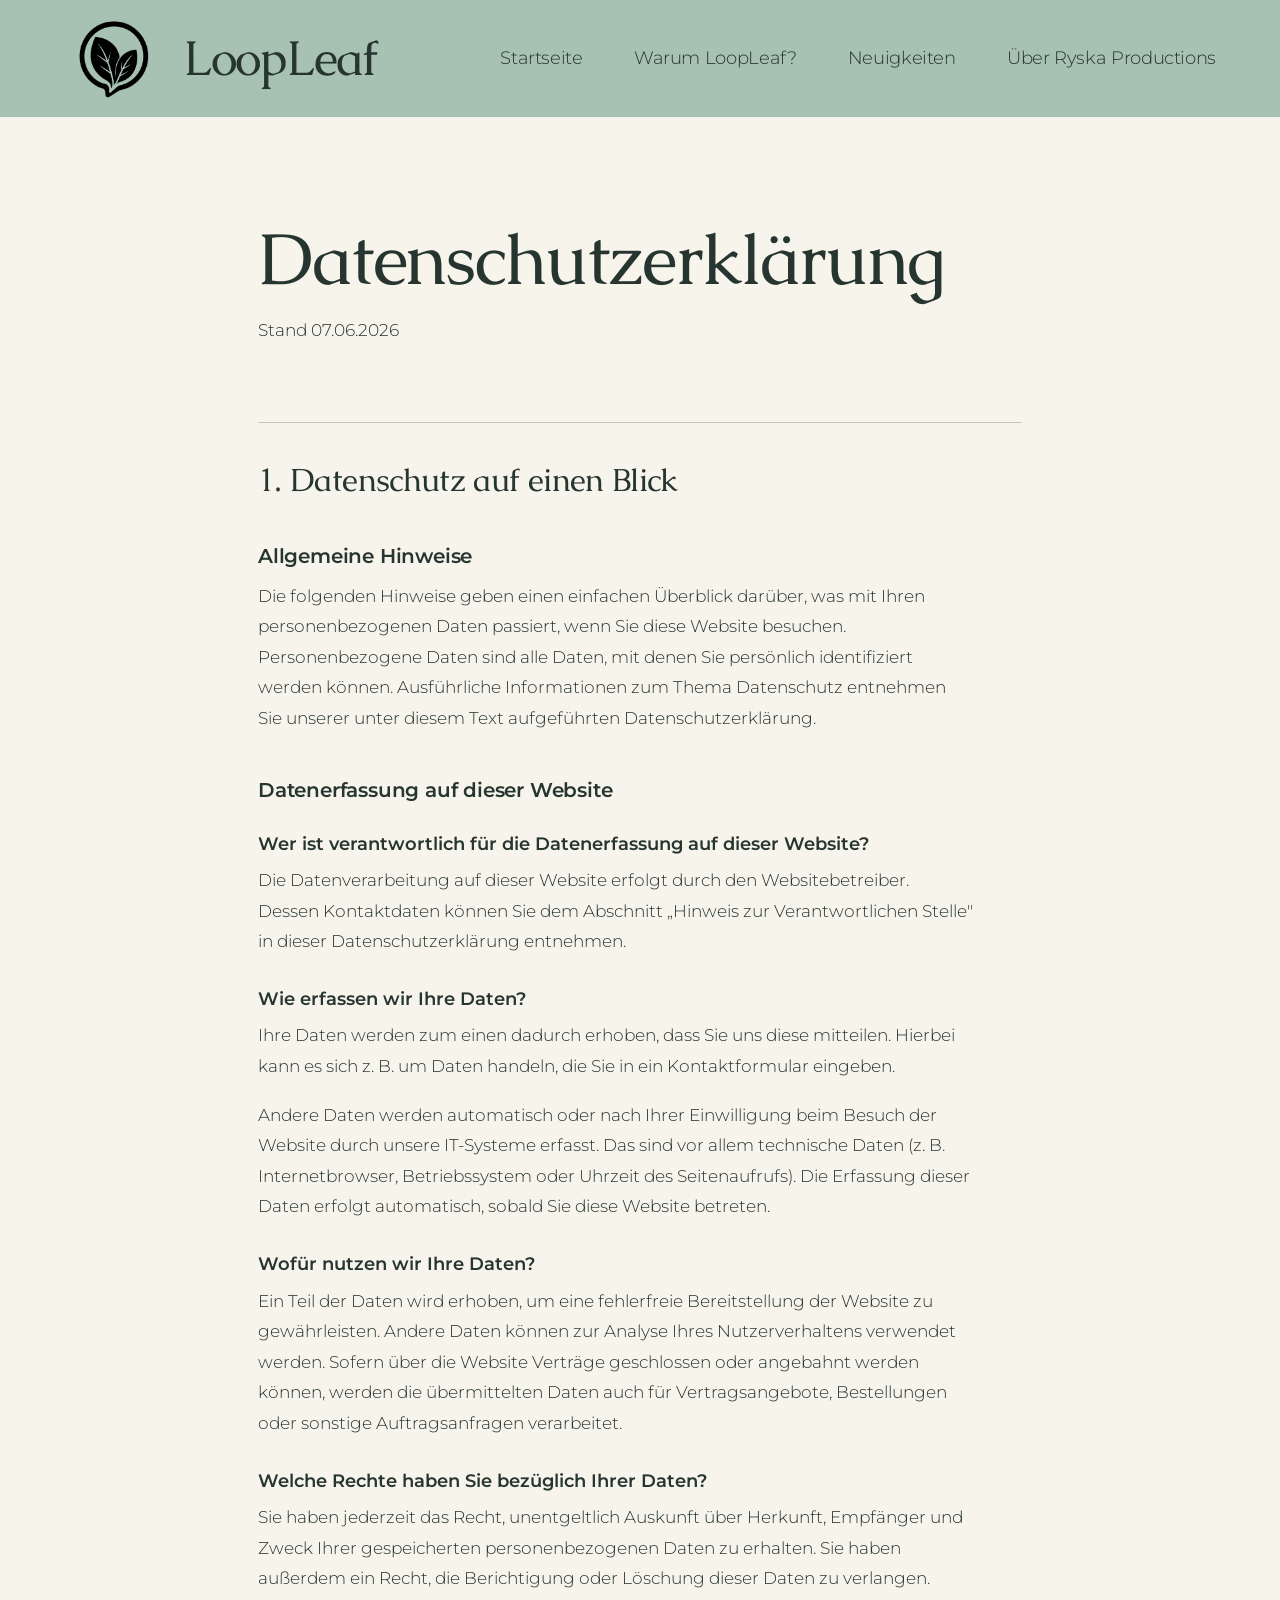
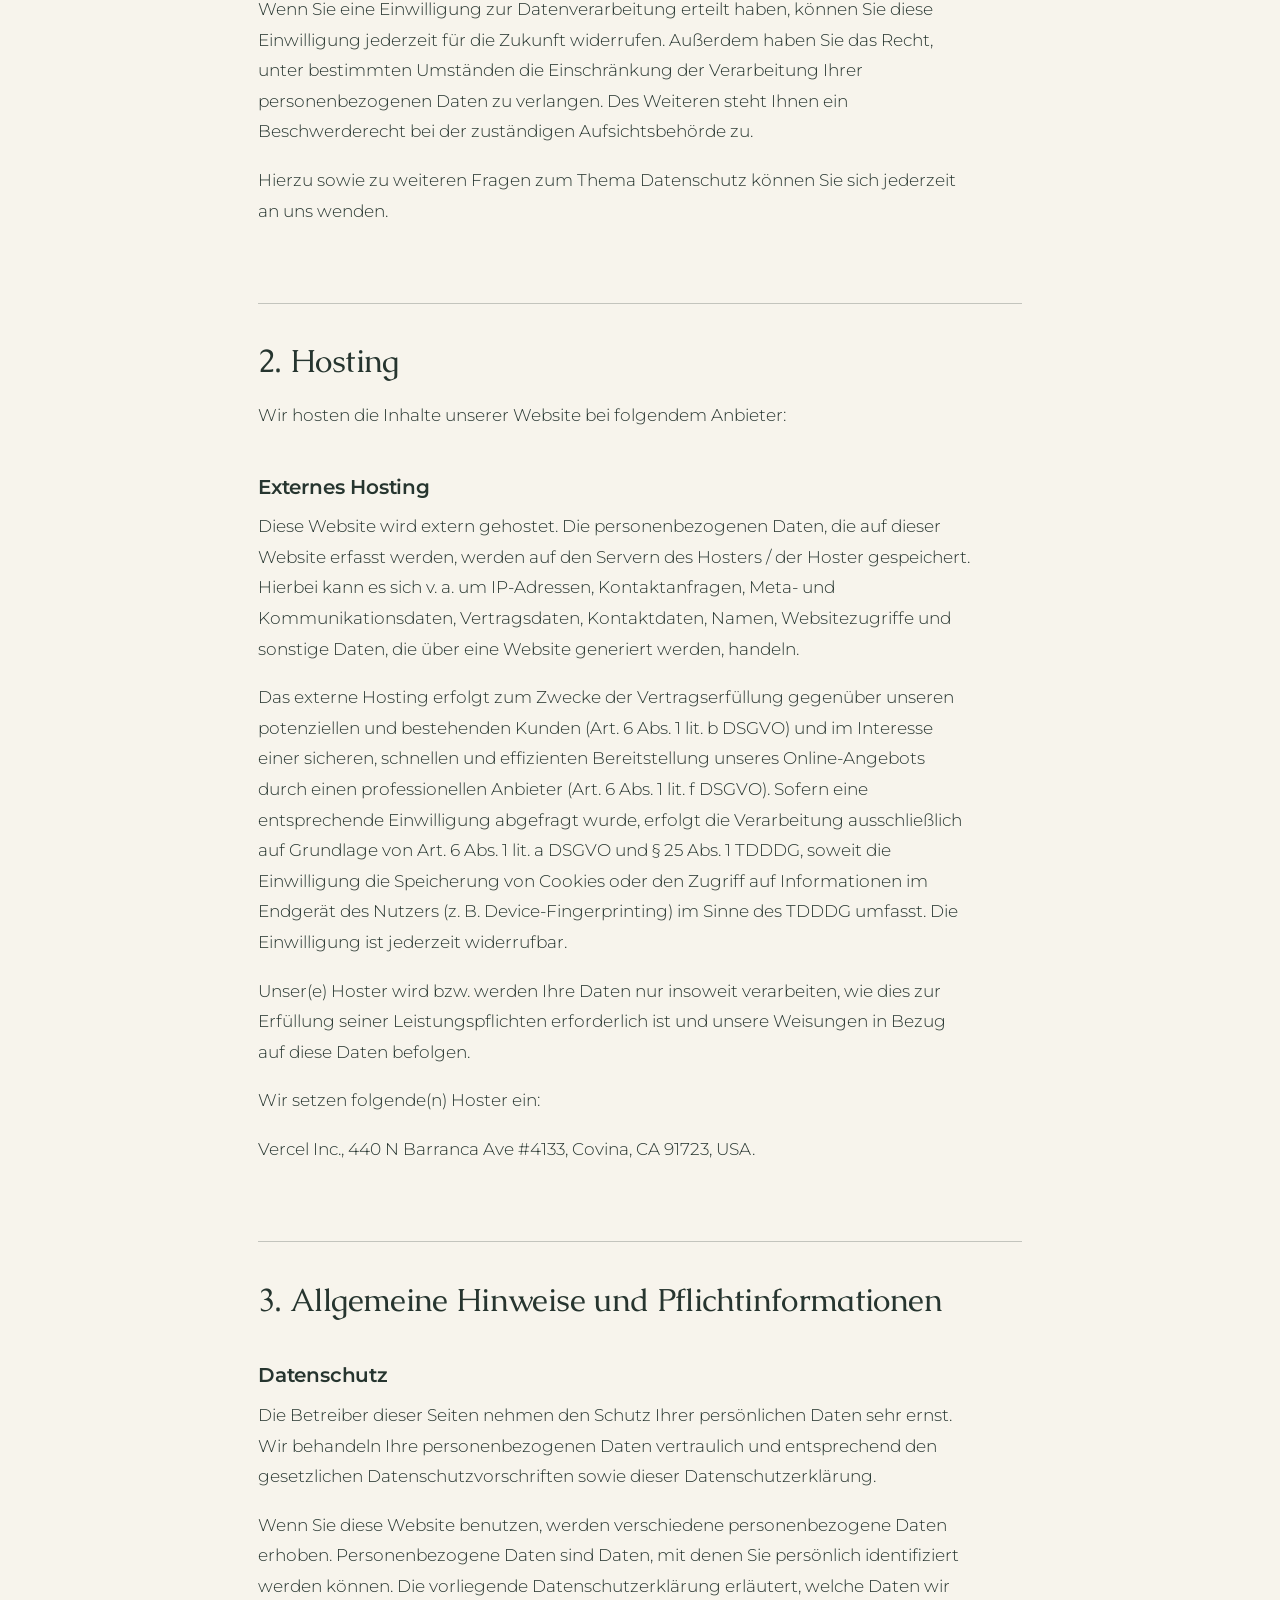
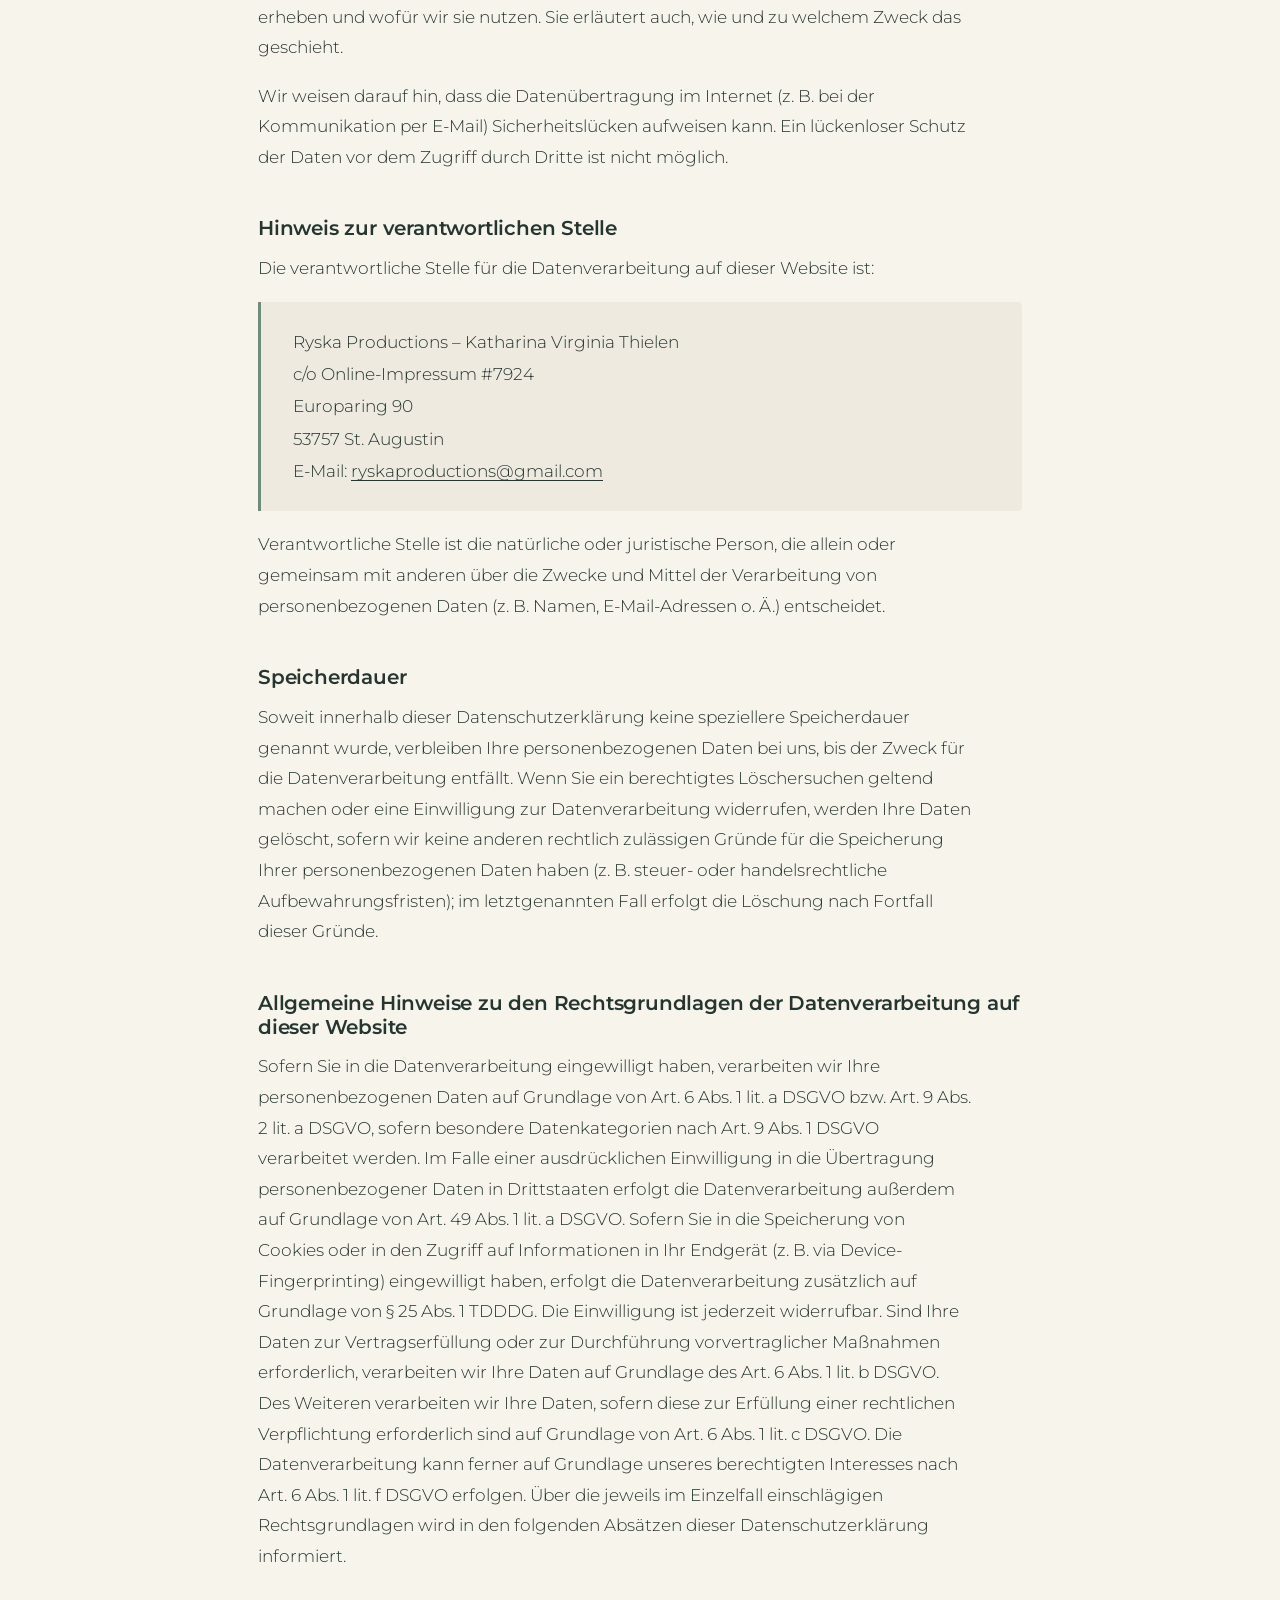
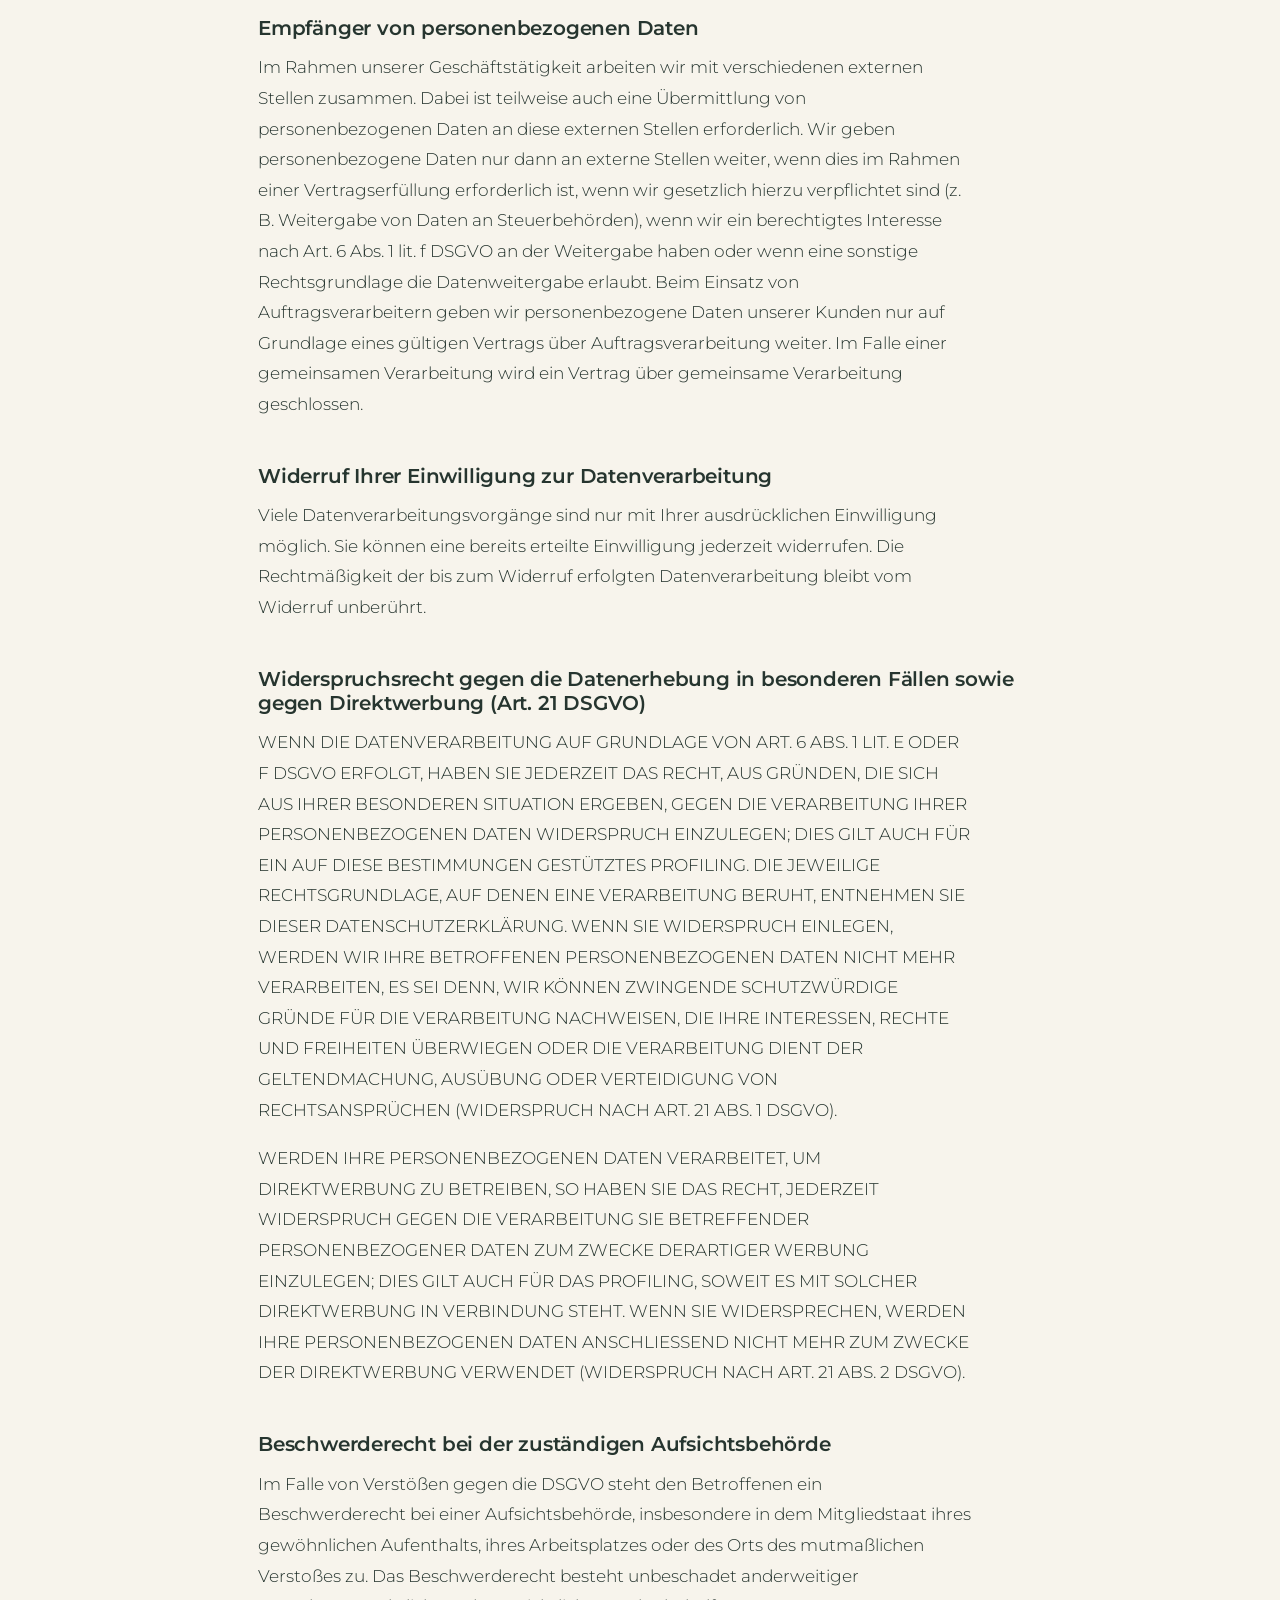
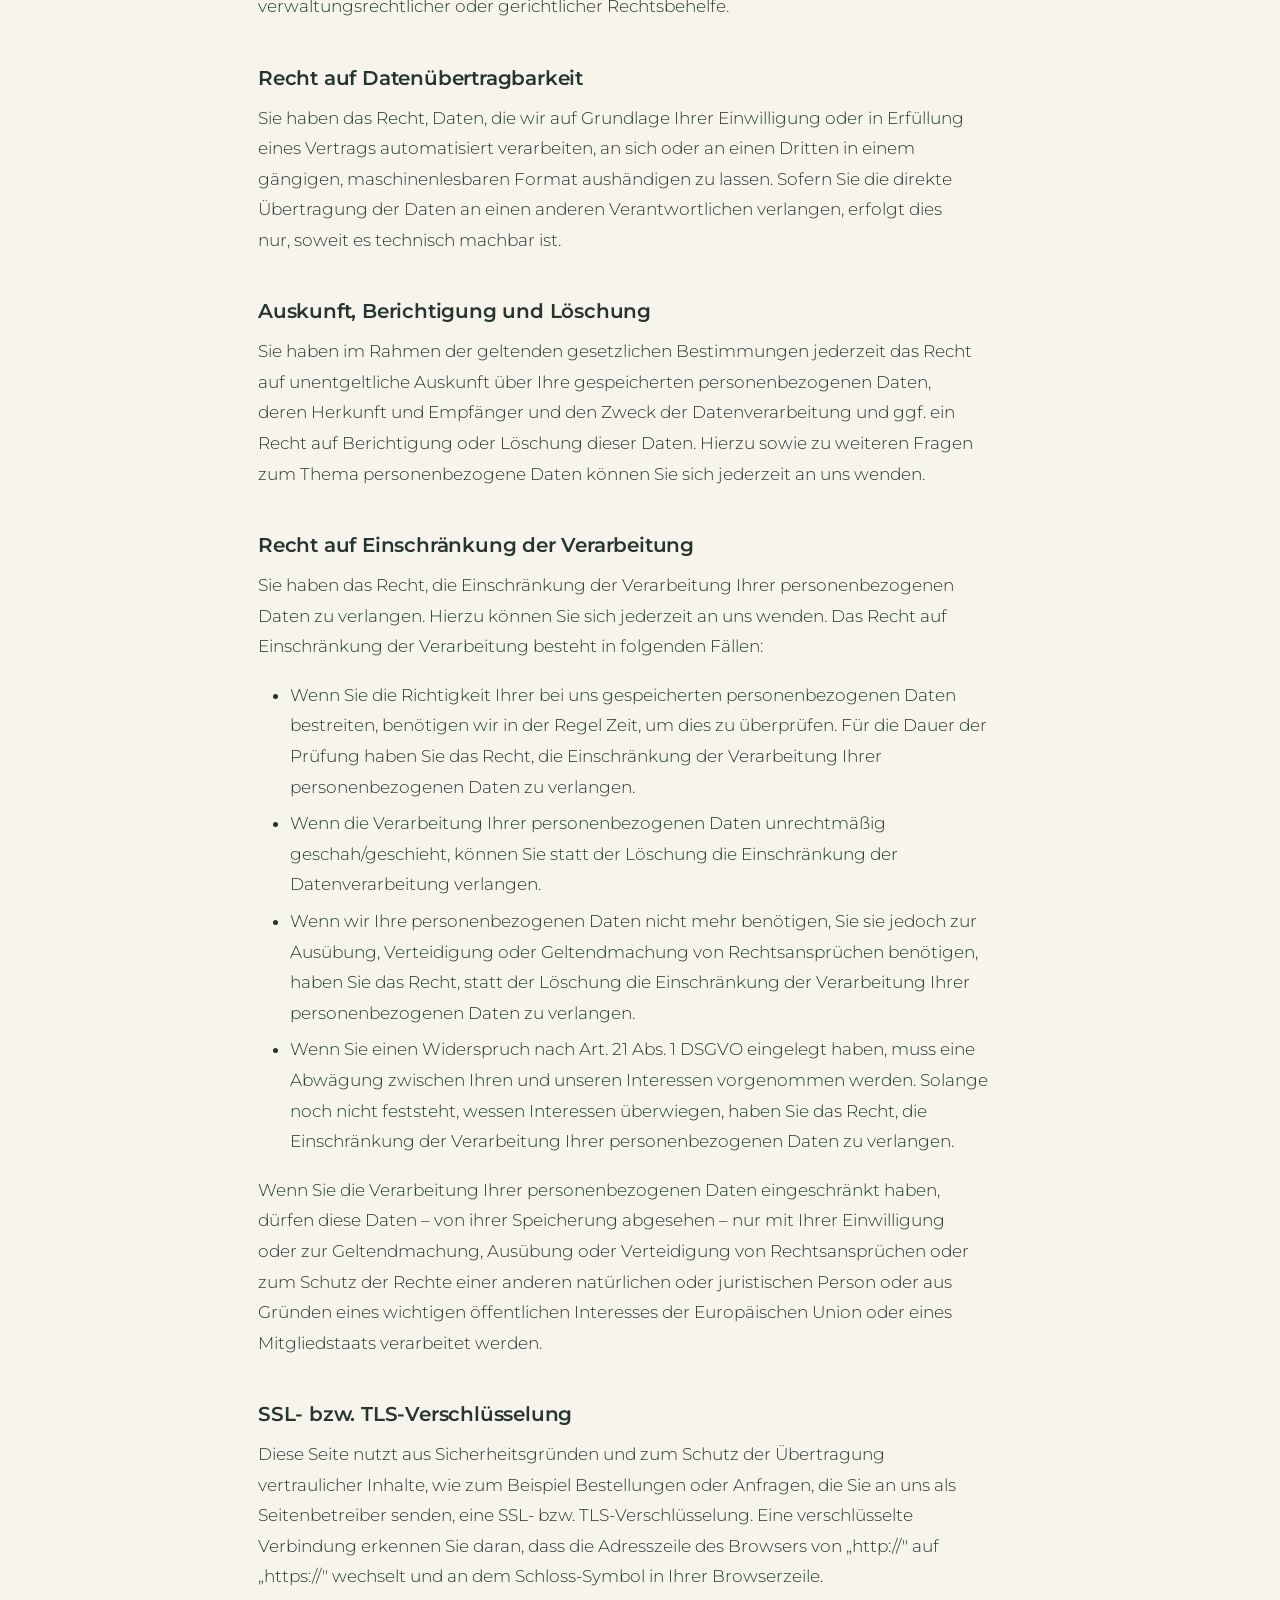
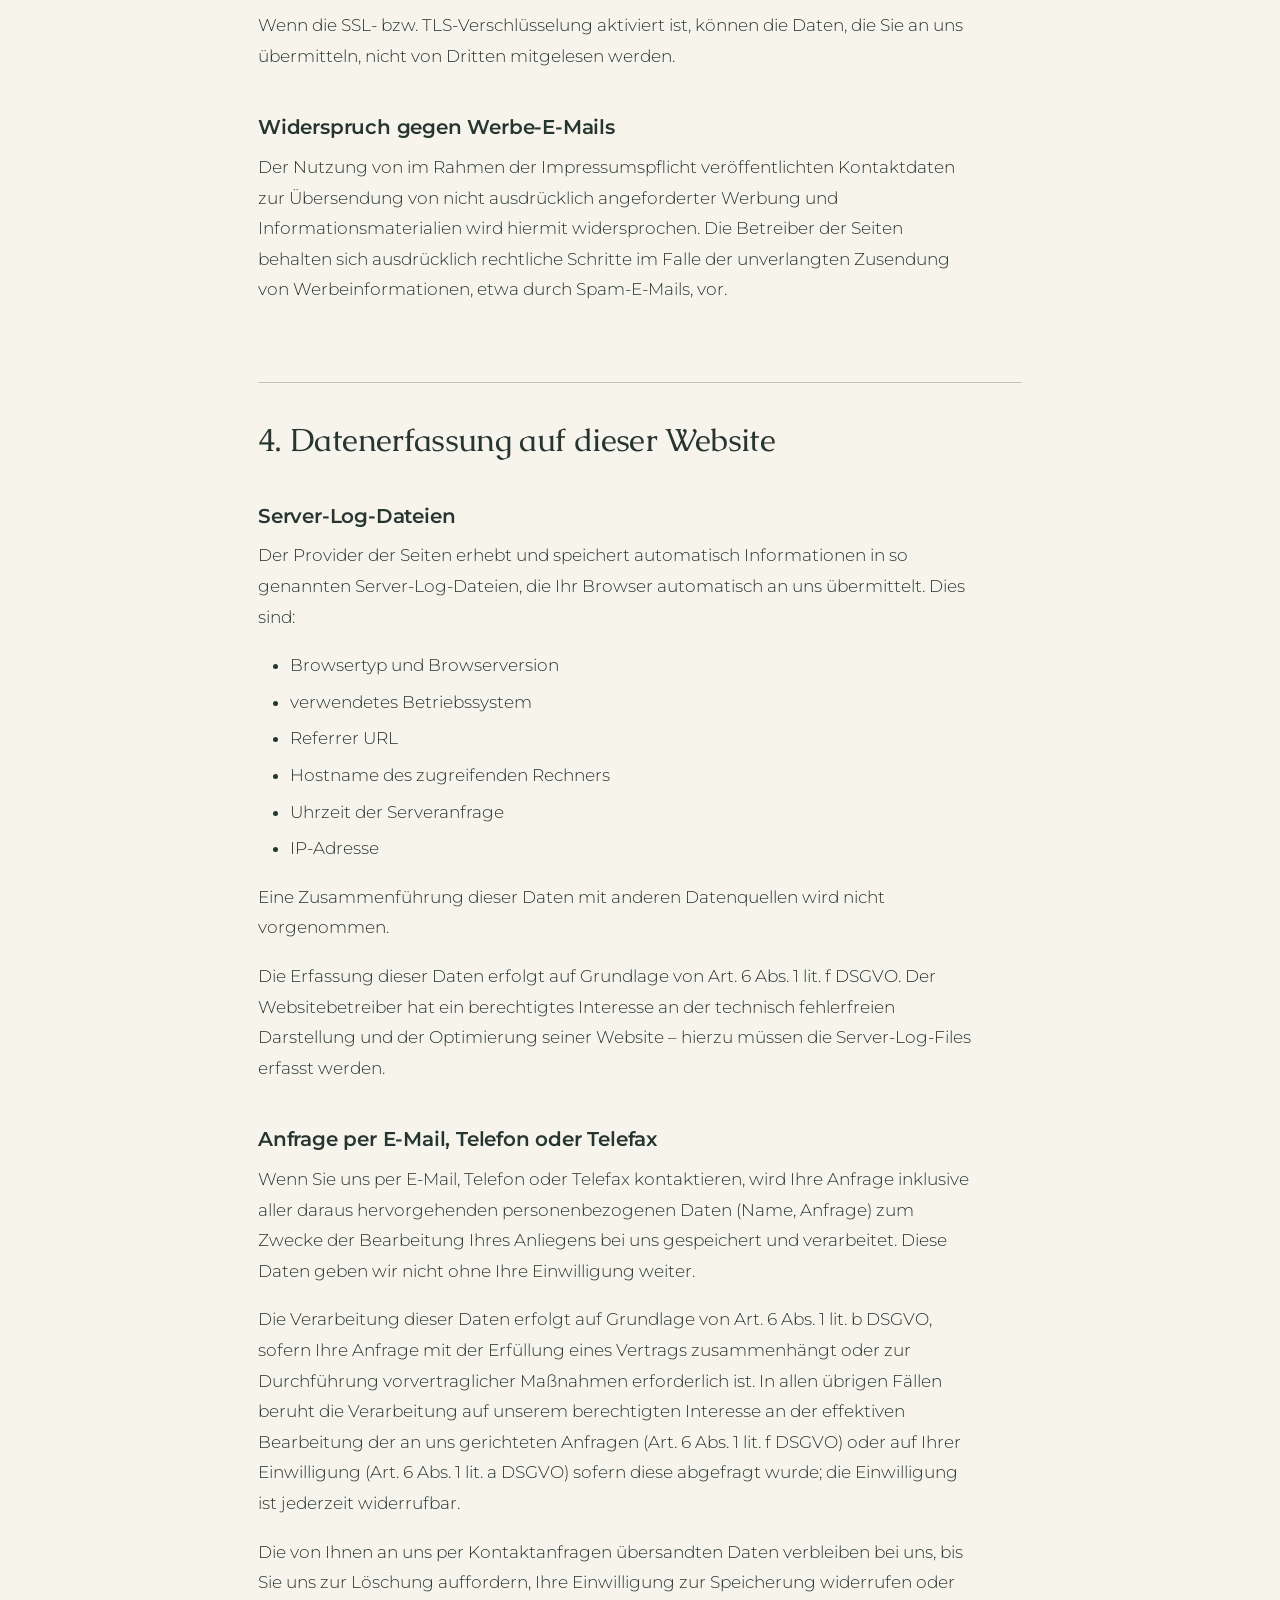
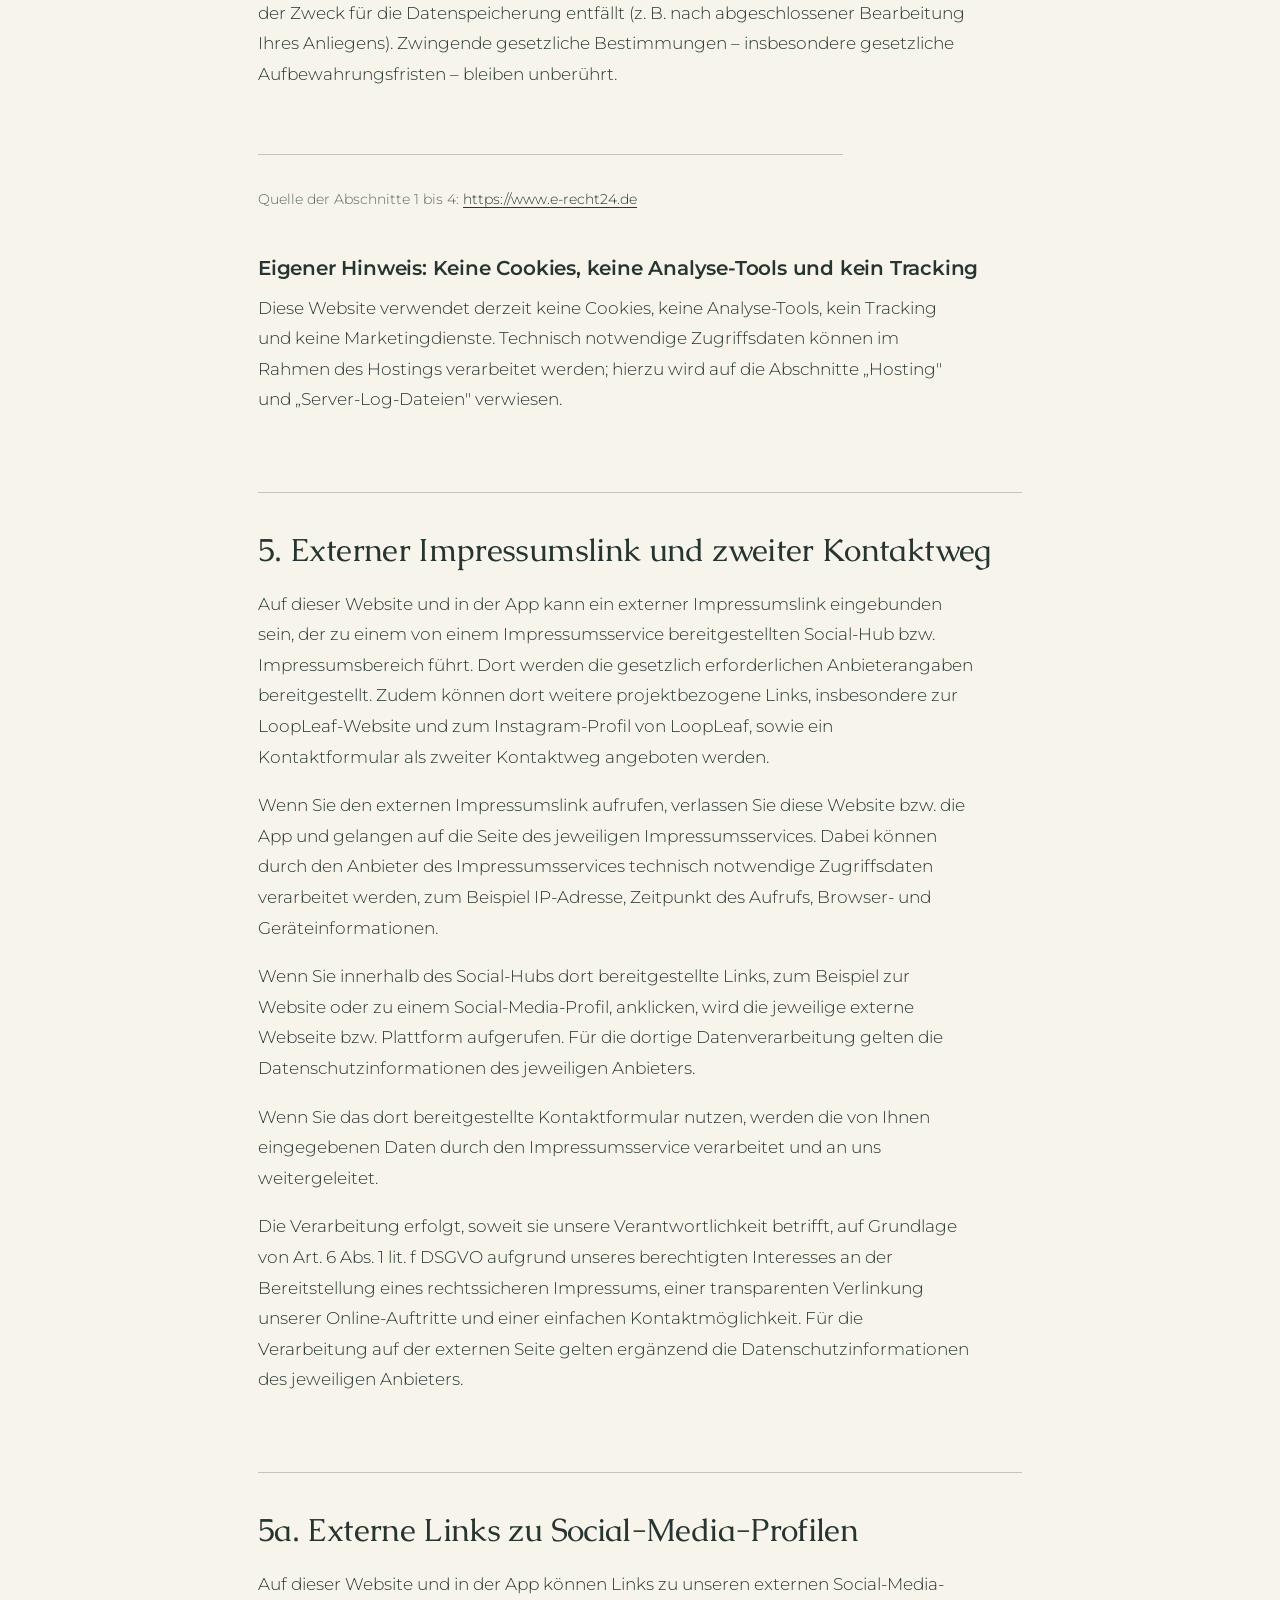
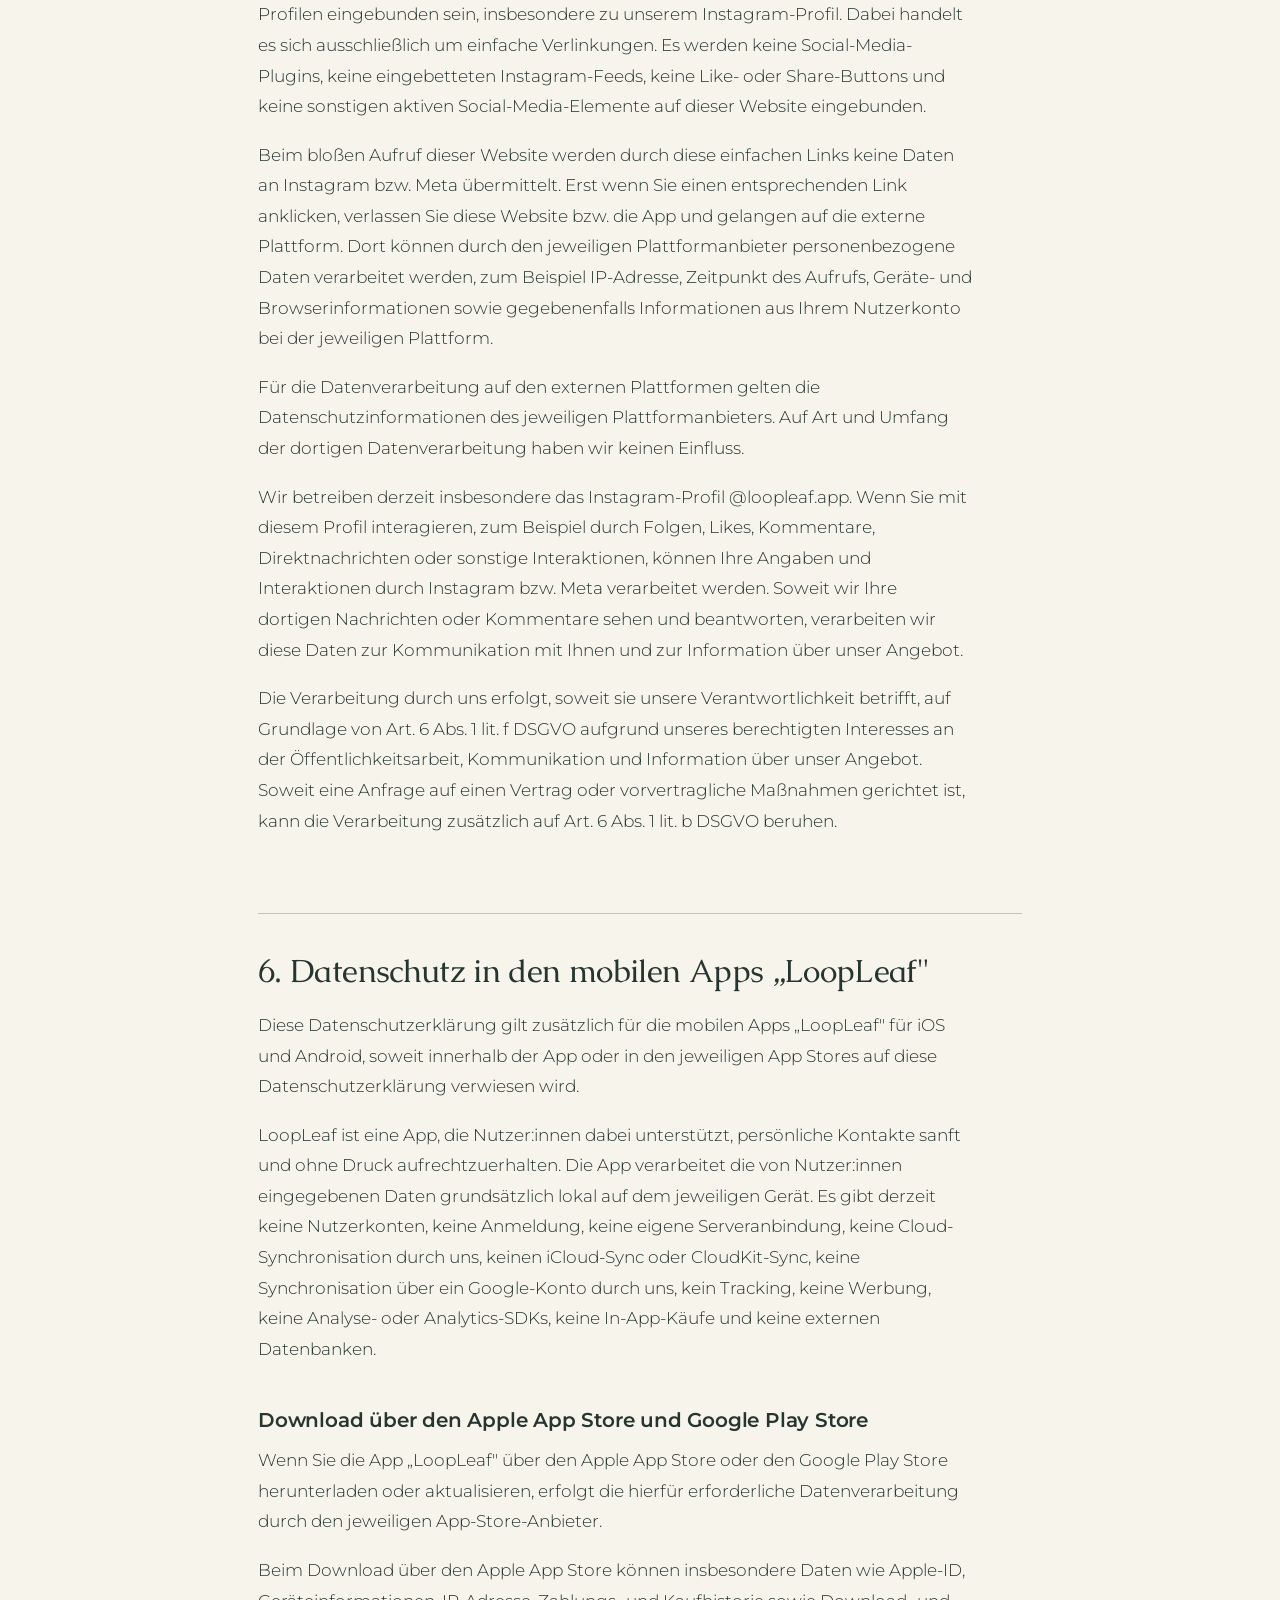
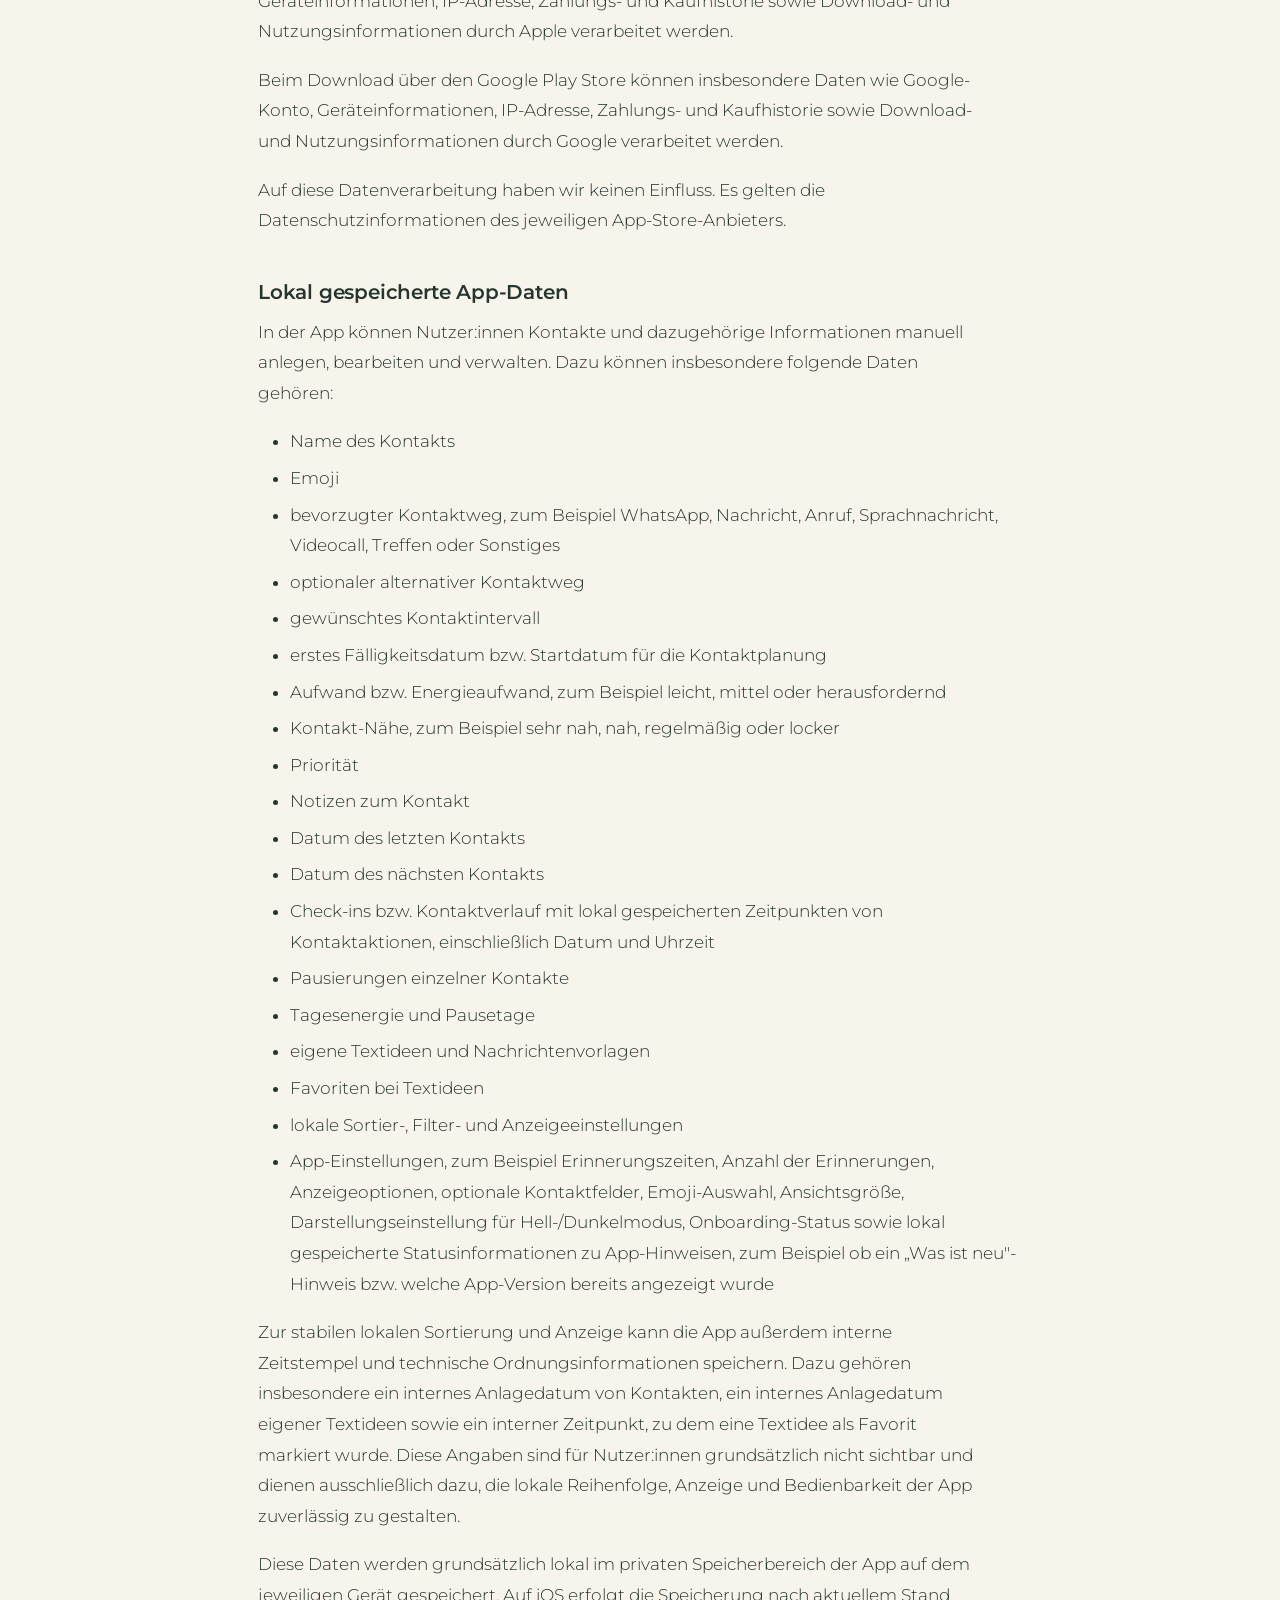
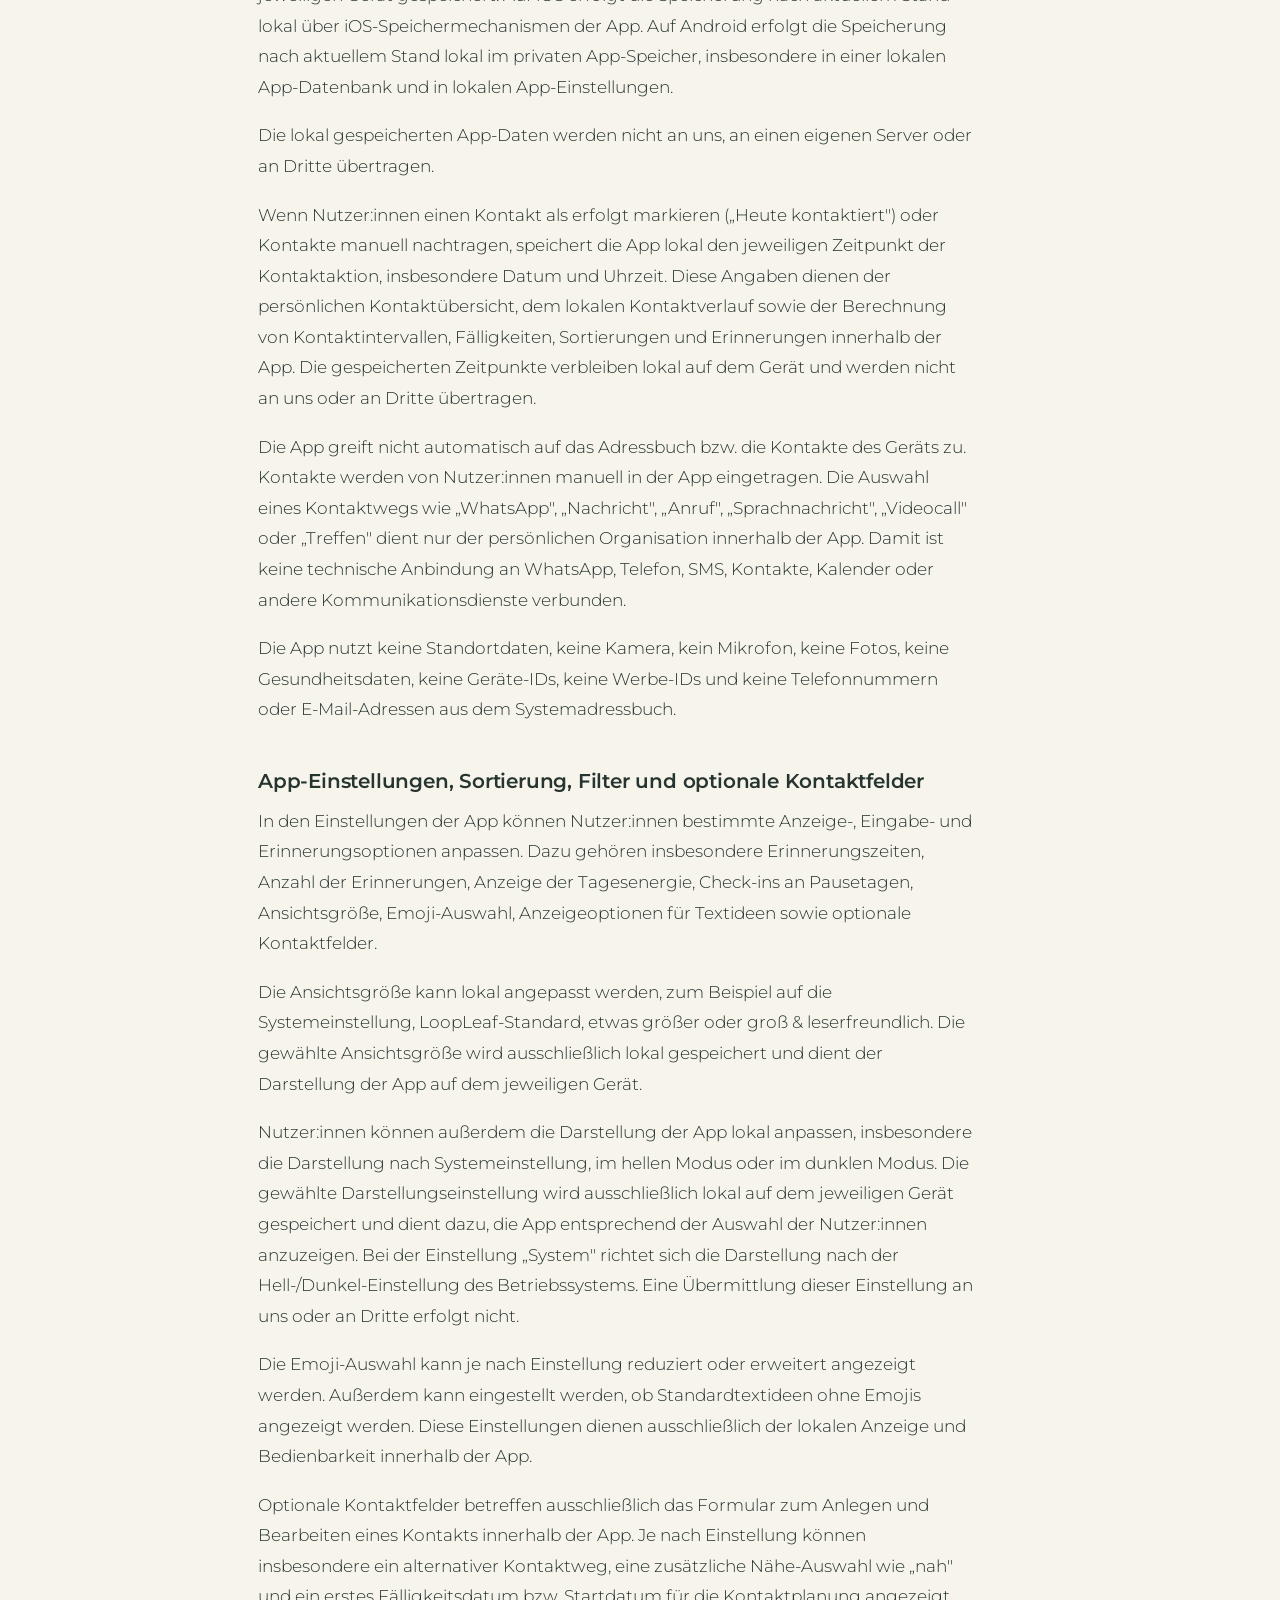
==== commit 25a5b14b: "new Neuigkeiten Page and new Datenschutz" ====
--- a/datenschutz.html
+++ b/datenschutz.html
@@ -38,6 +38,7 @@
         <ul role="list">
           <li><a href="index.html">Startseite</a></li>
           <li><a href="warum.html">Warum LoopLeaf?</a></li>
+          <li><a href="neuigkeiten.html">Neuigkeiten</a></li>
           <li><a href="ryska.html">Über Ryska Productions</a></li>
         </ul>
       </nav>
@@ -62,6 +63,7 @@
     <ul role="list">
       <li><a href="index.html">Startseite</a></li>
       <li><a href="warum.html">Warum LoopLeaf?</a></li>
+      <li><a href="neuigkeiten.html">Neuigkeiten</a></li>
       <li><a href="ryska.html">Über Ryska Productions</a></li>
       <li><a href="datenschutz.html" aria-current="page">Datenschutz</a></li>
       <li><a href="https://mein.online-impressum.de/ryska-productions/" target="_blank" rel="noopener noreferrer">Impressum</a></li>
@@ -76,7 +78,7 @@
       <div class="privacy-content">
 
         <h1>Datenschutzerklärung</h1>
-        <p class="privacy-stand">Stand 27.05.2026</p>
+        <p class="privacy-stand">Stand 07.06.2026</p>
 
 
         <!-- ================================================
@@ -274,7 +276,7 @@
           <li>eigene Textideen und Nachrichtenvorlagen</li>
           <li>Favoriten bei Textideen</li>
           <li>lokale Sortier-, Filter- und Anzeigeeinstellungen</li>
-          <li>App-Einstellungen, zum Beispiel Erinnerungszeiten, Anzahl der Erinnerungen, Anzeigeoptionen, optionale Kontaktfelder, Emoji-Auswahl, Ansichtsgröße und Onboarding-Status</li>
+          <li>App-Einstellungen, zum Beispiel Erinnerungszeiten, Anzahl der Erinnerungen, Anzeigeoptionen, optionale Kontaktfelder, Emoji-Auswahl, Ansichtsgröße, Darstellungseinstellung für Hell-/Dunkelmodus, Onboarding-Status sowie lokal gespeicherte Statusinformationen zu App-Hinweisen, zum Beispiel ob ein „Was ist neu"-Hinweis bzw. welche App-Version bereits angezeigt wurde</li>
         </ul>
         <p>Zur stabilen lokalen Sortierung und Anzeige kann die App außerdem interne Zeitstempel und technische Ordnungsinformationen speichern. Dazu gehören insbesondere ein internes Anlagedatum von Kontakten, ein internes Anlagedatum eigener Textideen sowie ein interner Zeitpunkt, zu dem eine Textidee als Favorit markiert wurde. Diese Angaben sind für Nutzer:innen grundsätzlich nicht sichtbar und dienen ausschließlich dazu, die lokale Reihenfolge, Anzeige und Bedienbarkeit der App zuverlässig zu gestalten.</p>
         <p>Diese Daten werden grundsätzlich lokal im privaten Speicherbereich der App auf dem jeweiligen Gerät gespeichert. Auf iOS erfolgt die Speicherung nach aktuellem Stand lokal über iOS-Speichermechanismen der App. Auf Android erfolgt die Speicherung nach aktuellem Stand lokal im privaten App-Speicher, insbesondere in einer lokalen App-Datenbank und in lokalen App-Einstellungen.</p>
@@ -286,9 +288,11 @@
         <h3>App-Einstellungen, Sortierung, Filter und optionale Kontaktfelder</h3>
         <p>In den Einstellungen der App können Nutzer:innen bestimmte Anzeige-, Eingabe- und Erinnerungsoptionen anpassen. Dazu gehören insbesondere Erinnerungszeiten, Anzahl der Erinnerungen, Anzeige der Tagesenergie, Check-ins an Pausetagen, Ansichtsgröße, Emoji-Auswahl, Anzeigeoptionen für Textideen sowie optionale Kontaktfelder.</p>
         <p>Die Ansichtsgröße kann lokal angepasst werden, zum Beispiel auf die Systemeinstellung, LoopLeaf-Standard, etwas größer oder groß &amp; leserfreundlich. Die gewählte Ansichtsgröße wird ausschließlich lokal gespeichert und dient der Darstellung der App auf dem jeweiligen Gerät.</p>
+        <p>Nutzer:innen können außerdem die Darstellung der App lokal anpassen, insbesondere die Darstellung nach Systemeinstellung, im hellen Modus oder im dunklen Modus. Die gewählte Darstellungseinstellung wird ausschließlich lokal auf dem jeweiligen Gerät gespeichert und dient dazu, die App entsprechend der Auswahl der Nutzer:innen anzuzeigen. Bei der Einstellung „System" richtet sich die Darstellung nach der Hell-/Dunkel-Einstellung des Betriebssystems. Eine Übermittlung dieser Einstellung an uns oder an Dritte erfolgt nicht.</p>
         <p>Die Emoji-Auswahl kann je nach Einstellung reduziert oder erweitert angezeigt werden. Außerdem kann eingestellt werden, ob Standardtextideen ohne Emojis angezeigt werden. Diese Einstellungen dienen ausschließlich der lokalen Anzeige und Bedienbarkeit innerhalb der App.</p>
         <p>Optionale Kontaktfelder betreffen ausschließlich das Formular zum Anlegen und Bearbeiten eines Kontakts innerhalb der App. Je nach Einstellung können insbesondere ein alternativer Kontaktweg, eine zusätzliche Nähe-Auswahl wie „nah" und ein erstes Fälligkeitsdatum bzw. Startdatum für die Kontaktplanung angezeigt werden. Diese Angaben dienen ausschließlich der lokalen Anzeige, Sortierung und Kontaktplanung innerhalb der App.</p>
         <p>Die App kann außerdem lokal speichern, ob das Onboarding bereits angezeigt wurde. Dieser Status dient ausschließlich dazu, das Onboarding nicht bei jedem App-Start erneut automatisch anzuzeigen. Nutzer:innen können das Onboarding in den Einstellungen erneut aufrufen; dies ändert jedoch nicht den gespeicherten Status, dass das Onboarding bereits angezeigt wurde. Wenn alle lokalen App-Daten gelöscht bzw. zurückgesetzt werden, kann auch dieser Status gelöscht werden, sodass das Onboarding anschließend erneut automatisch angezeigt werden kann.</p>
+        <p>Die App kann nach Updates einen „Was ist neu"-Hinweis anzeigen, um Nutzer:innen über neue Funktionen, Änderungen oder Verbesserungen zu informieren. Damit ein solcher Hinweis nicht bei jedem App-Start erneut automatisch erscheint, kann die App lokal speichern, ob ein entsprechender Hinweis bzw. welche App-Version bereits angezeigt wurde. Der „Was ist neu"-Bereich kann zusätzlich in den Einstellungen erneut aufrufbar sein. Diese Statusinformation wird ausschließlich lokal auf dem jeweiligen Gerät gespeichert und nicht an uns oder an Dritte übertragen. Bei einer Neuinstallation wird der „Was ist neu"-Hinweis nach aktuellem Stand nicht automatisch angezeigt; er dient grundsätzlich der Information über Änderungen nach Updates.</p>
         <p>Auf der Kontakte-Seite kann eine Sortierung gewählt werden, zum Beispiel Standard, Name A–Z, Kontaktnähe, Kontaktintervall oder Energieaufwand. Die gewählte Sortierung wird lokal gespeichert. Die Standard-Sortierung kann auf einem internen lokalen Anlagedatum des Kontakts beruhen, damit die Reihenfolge stabil bleibt.</p>
         <p>Auf der Textideen-Seite und im Textideen-Bereich eines Kontakts kann eine Anzeigeauswahl bzw. ein Filter gewählt werden, zum Beispiel Standard, Favoriten, Eigene Textideen oder einzelne Kategorien. Diese Auswahl wird lokal gespeichert und dient ausschließlich der Anzeige innerhalb der App.</p>
 
@@ -299,7 +303,7 @@
         <p>Eigene Textideen, Favoriten, Anzeigeoptionen und interne lokale Zeitstempel werden nicht an uns oder an Dritte übertragen.</p>
 
         <h3>Zweck und Rechtsgrundlage der lokalen Verarbeitung</h3>
-        <p>Die Verarbeitung der lokal eingegebenen Daten erfolgt, um die Funktionen der App bereitzustellen. Dazu gehören insbesondere das Anlegen und Verwalten persönlicher Kontakte, das Berechnen von Kontaktintervallen, das Anzeigen fälliger Kontakte, das Sortieren und Filtern nach Tagesenergie, Nähe, Aufwand, Fälligkeit, Kategorien und Favoriten, das Führen eines Kontaktverlaufs, das Speichern eigener Notizen und Textideen sowie das Planen lokaler Erinnerungen.</p>
+        <p>Die Verarbeitung der lokal eingegebenen Daten erfolgt, um die Funktionen der App bereitzustellen. Dazu gehören insbesondere das Anlegen und Verwalten persönlicher Kontakte, das Berechnen von Kontaktintervallen, das Anzeigen fälliger Kontakte, das Sortieren und Filtern nach Tagesenergie, Nähe, Aufwand, Fälligkeit, Kategorien und Favoriten, das Führen eines Kontaktverlaufs, das Speichern eigener Notizen und Textideen sowie das Planen lokaler Erinnerungen innerhalb der App.</p>
         <p>Soweit personenbezogene Daten innerhalb der App verarbeitet werden, erfolgt dies zur Bereitstellung der von Nutzer:innen gewünschten App-Funktionen auf Grundlage von Art. 6 Abs. 1 lit. b DSGVO. Soweit Angaben freiwillig eingegeben werden und nicht zwingend für die Nutzung erforderlich sind, kann die Verarbeitung ergänzend auf Art. 6 Abs. 1 lit. a DSGVO beruhen. Die eingegebenen Inhalte verbleiben grundsätzlich lokal auf dem Gerät und werden von uns nicht eingesehen.</p>
 
         <h3>Lokale Benachrichtigungen</h3>
@@ -313,6 +317,7 @@
         </ul>
         <p>Diese Berechtigungen dienen ausschließlich der lokalen Erinnerungsfunktion. Es erfolgt dadurch keine Datenübermittlung an uns oder an einen eigenen Server.</p>
         <p>Nutzer:innen können Benachrichtigungen jederzeit in den Einstellungen der App oder in den Systemeinstellungen ihres Geräts deaktivieren.</p>
+        <p>Systemberechtigungen, insbesondere die Android-Berechtigung zur Anzeige von Benachrichtigungen, werden vom jeweiligen Betriebssystem verwaltet und durch die Funktion „Alle Daten löschen" innerhalb der App nicht zurückgesetzt. Nutzer:innen können diese Berechtigungen jederzeit in den Systemeinstellungen ihres Geräts ändern oder widerrufen.</p>
 
         <h3>Zwischenablage</h3>
         <p>LoopLeaf kann auf iOS und Android die Zwischenablage des Geräts nutzen, wenn Nutzer:innen eine Textidee oder die Support-E-Mail-Adresse kopieren. Der kopierte Inhalt wird dabei in die systemweite Zwischenablage des jeweiligen Geräts übertragen.</p>
@@ -326,7 +331,10 @@
 
         <h3>Externe Links innerhalb der App und Verlinkung zur LoopLeaf-Webseite</h3>
         <p>Die App kann Verlinkungen zur offiziellen LoopLeaf-Webseite sowie zu weiteren projektbezogenen Webseiten oder Unterseiten enthalten, insbesondere zur Startseite bzw. Landingpage von LoopLeaf, zu Datenschutz, Impressum, Informationsseiten oder Projektseiten wie „Ryska Productions". Beim Öffnen solcher externen Webseiten wird die jeweilige Seite außerhalb der App im Browser oder einer entsprechenden Systemanwendung geladen.</p>
-        <p>Wenn Nutzer:innen innerhalb der App oder auf dieser Website externe Links öffnen, zum Beispiel zum externen Impressumsservice bzw. Social Hub, zum Apple App Store, zum Google Play Store oder zu externen Social-Media-Profilen wie Instagram, wird die jeweilige externe Webseite bzw. Anwendung außerhalb der App oder Website aufgerufen. Bei einem Link zum externen Impressumsservice bzw. Social Hub können insbesondere die gesetzlich erforderlichen Anbieterangaben, Kontaktmöglichkeiten sowie Verlinkungen zu projektbezogenen Online-Auftritten, etwa zur Website oder zum Instagram-Profil, bereitgestellt werden. Bei einem Link zum Apple App Store oder Google Play Store kann insbesondere die jeweilige App-Store-Seite im Browser oder direkt in der jeweiligen Store-App geöffnet werden. Dabei können durch den jeweiligen Website-, Plattform-, App-Store- oder Dienstanbieter technisch notwendige Zugriffsdaten verarbeitet werden. Für die Verarbeitung auf den externen Seiten und in externen Anwendungen gelten die Datenschutzinformationen des jeweiligen Anbieters.</p>
+        <p>Wenn Nutzer:innen innerhalb der App oder auf dieser Website externe Links öffnen, zum Beispiel zum externen Impressumsservice bzw. Social Hub, zum Apple App Store, zum Google Play Store, zu Bewertungsfunktionen im Apple App Store oder Google Play Store oder zu externen Social-Media-Profilen wie Instagram, wird die jeweilige externe Webseite bzw. Anwendung außerhalb der App oder Website aufgerufen.</p>
+        <p>Die App kann außerdem eine freiwillige Möglichkeit enthalten, LoopLeaf im Apple App Store oder Google Play Store zu bewerten. Wenn Nutzer:innen diese Funktion aktiv auswählen, wird die jeweilige Bewertungsfunktion des App-Store-Anbieters geöffnet. Die Abgabe und Verarbeitung einer Bewertung erfolgt durch den jeweiligen App-Store-Anbieter nach dessen Datenschutzbedingungen. Wir erhalten hierdurch keine von uns technisch ausgelesenen personenbezogenen App-Daten aus LoopLeaf.</p>
+        <p>Bei einem Link zum externen Impressumsservice bzw. Social Hub können insbesondere die gesetzlich erforderlichen Anbieterangaben, Kontaktmöglichkeiten sowie Verlinkungen zu projektbezogenen Online-Auftritten, etwa zur Website oder zum Instagram-Profil, bereitgestellt werden. Bei einem Link zum Apple App Store oder Google Play Store kann insbesondere die jeweilige App-Store-Seite im Browser oder direkt in der jeweiligen Store-App geöffnet werden.</p>
+        <p>Dabei können durch den jeweiligen Website-, Plattform-, App-Store- oder Dienstanbieter technisch notwendige Zugriffsdaten verarbeitet werden. Für die Verarbeitung auf den externen Seiten und in externen Anwendungen gelten die Datenschutzinformationen des jeweiligen Anbieters.</p>
 
         <h3>Support und Feedback per E-Mail</h3>
         <p>Wenn Nutzer:innen in der App die Support- oder Feedback-Funktion nutzen, öffnet die App einen E-Mail-Link an <a href="mailto:ryskaproductions@gmail.com">ryskaproductions@gmail.com</a>. Die E-Mail wird außerhalb der App über die vom Nutzer bzw. von der Nutzerin gewählte Mail-App versendet. Falls keine E-Mail-App eingerichtet ist, kann die Support-Adresse in die Zwischenablage kopiert werden.</p>
@@ -334,17 +342,54 @@
         <p>Bitte beachten Sie, dass die E-Mail-Kommunikation über den von Ihnen verwendeten E-Mail-Anbieter und den von uns genutzten E-Mail-Dienst verarbeitet wird.</p>
 
         <h3>Löschen lokaler App-Daten</h3>
-        <p>Die App enthält eine Funktion „Alle Daten löschen". Mit dieser Funktion können lokal gespeicherte App-Daten auf dem Gerät gelöscht bzw. auf den Ausgangszustand nach der Installation zurückgesetzt werden. Dazu gehören insbesondere Kontakte, Check-ins, Kontaktverlauf einschließlich lokal gespeicherter Zeitpunkte von Kontaktaktionen, Tagesenergie-Einträge, Pausetage, eigene Textideen, Favoriten, interne lokale Zeitstempel, Notizen sowie lokal gespeicherte App-Einstellungen.</p>
-        <p>Beim Zurücksetzen werden insbesondere auch lokale Sortier-, Filter-, Anzeige- und Eingabeeinstellungen zurückgesetzt. Dazu gehören zum Beispiel die Kontakte-Sortierung, die Textideen-Anzeigeauswahl, die Ansichtsgröße, Reminder-Einstellungen, Einstellungen zur Anzeige der Tagesenergie, Einstellungen zu Check-ins an Pausetagen, Einstellungen zu optionalen Kontaktformularfeldern beim Anlegen oder Bearbeiten eines Kontakts, die Emoji-Auswahl, die Anzeigeoption für Standardtextideen ohne Emojis sowie der Onboarding-Status.</p>
+        <p>Die App enthält eine Funktion „Alle Daten löschen". Mit dieser Funktion können lokal gespeicherte App-Daten auf dem Gerät gelöscht bzw. auf den Ausgangszustand nach der Installation zurückgesetzt werden. Dazu gehören insbesondere Kontakte, Check-ins, Kontaktverlauf einschließlich lokal gespeicherter Zeitpunkte von Kontaktaktionen, Tagesenergie-Einträge, Pausetage bzw. Freeze-Daten, eigene Textideen, Favoriten, interne lokale Zeitstempel, Notizen sowie lokal gespeicherte App-Einstellungen.</p>
+        <p>Beim Zurücksetzen werden insbesondere auch lokale Sortier-, Filter-, Anzeige- und Eingabeeinstellungen zurückgesetzt. Dazu gehören zum Beispiel die Kontakte-Sortierung, die Textideen-Anzeigeauswahl, die Ansichtsgröße, die Darstellungseinstellung für Hell-/Dunkelmodus, Reminder-Einstellungen, Einstellungen zur Anzeige der Tagesenergie, Einstellungen zu Check-ins an Pausetagen, Einstellungen zu optionalen Kontaktformularfeldern beim Anlegen oder Bearbeiten eines Kontakts, die Emoji-Auswahl, die Anzeigeoption für Standardtextideen ohne Emojis sowie der Onboarding-Status.</p>
         <p>Zu den optionalen Kontaktformularfeldern gehören insbesondere Einstellungen dazu, ob ein alternativer Kontaktweg verwendet werden kann, ob eine zusätzliche Kontakt-Nähe-Auswahl wie „nah" angezeigt wird und ob beim Anlegen eines Kontakts eine erste Fälligkeit bzw. ein Startdatum festgelegt werden kann. Diese Einstellungen betreffen ausschließlich das Formular zum Anlegen und Bearbeiten von Kontakten innerhalb der App.</p>
-        <p>Nach dem Löschen werden bestimmte mitgelieferte Standardinhalte der App, etwa vorinstallierte Textideen, wiederhergestellt. Außerdem werden App-Einstellungen auf ihre Standardwerte zurückgesetzt. Dazu gehört insbesondere, dass die Ansichtsgröße wieder auf die Systemeinstellung zurückgesetzt wird und zuvor aktivierte zusätzliche Anzeige- oder Eingabeoptionen wieder deaktiviert sein können. Das Onboarding kann anschließend erneut angezeigt werden.</p>
+        <p>Nach dem Löschen werden bestimmte mitgelieferte Standardinhalte der App, etwa vorinstallierte Textideen, wiederhergestellt. Außerdem werden App-Einstellungen auf ihre Standardwerte zurückgesetzt. Dazu gehört insbesondere, dass die Ansichtsgröße wieder auf die Systemeinstellung zurückgesetzt wird, die Darstellungseinstellung wieder auf „System" zurückgesetzt wird und zuvor aktivierte zusätzliche Anzeige- oder Eingabeoptionen wieder deaktiviert sein können. Das Onboarding kann anschließend erneut angezeigt werden.</p>
+        <p>Lokal gespeicherte Statusinformationen zu „Was ist neu"-Hinweisen können ebenfalls zurückgesetzt oder auf die aktuelle App-Version gesetzt werden. Dadurch kann vermieden werden, dass nach einem vollständigen Zurücksetzen unmittelbar zusätzlich zum Onboarding ein Update-Hinweis angezeigt wird. Diese Statusinformationen sind rein lokal und werden nicht an uns oder an Dritte übertragen.</p>
         <p>Bestehende lokale Erinnerungen werden im Rahmen des Löschvorgangs entfernt bzw. mit den Standard-Einstellungen neu synchronisiert. Da nach dem Löschen keine Kontakte mehr vorhanden sind, enthalten Erinnerungen keine kontaktbezogenen Inhalte.</p>
+        <p>Systemberechtigungen des Betriebssystems, zum Beispiel die Android-Berechtigung zur Anzeige von Benachrichtigungen, werden durch die Funktion „Alle Daten löschen" nicht zurückgesetzt. Diese Berechtigungen können Nutzer:innen in den Systemeinstellungen ihres Geräts verwalten.</p>
         <p>Da die App-Daten derzeit nicht an uns übertragen werden, haben wir keinen Zugriff auf diese lokal gespeicherten Inhalte und können sie nicht zentral einsehen, exportieren oder löschen.</p>
         <p>Durch eine Deinstallation der App können die lokal gespeicherten App-Daten ebenfalls vom Gerät entfernt werden. Etwaige betriebssystem- oder herstellerseitige Sicherungen und Geräteübertragungen richten sich nach den Einstellungen des jeweiligen Geräts bzw. Nutzerkontos.</p>
 
         <h3>Keine Analyse, kein Tracking und keine Werbung in der App</h3>
         <p>LoopLeaf verwendet derzeit keine Analyse-Tools, keine Tracking-Technologien, keine Werbenetzwerke und keine Analytics-SDKs. Es findet keine Auswertung des Nutzungsverhaltens durch uns statt.</p>
         <p>Die App verwendet derzeit keine eigene Serververbindung, keine externen Datenbanken, keine Cloud-Dienste, keine Push-Server, keine Firebase-Dienste, keine Crash-Reporting-Dienste und keine WebView zur Anzeige externer Inhalte innerhalb der App.</p>
+
+
+        <!-- ================================================
+             7. Datenschutzhinweise für unser Instagram-Profil @loopleaf.app
+             ================================================ -->
+
+        <h2>7. Datenschutzhinweise für unser Instagram-Profil @loopleaf.app</h2>
+
+        <h3>Verantwortlichkeit und Zweck des Instagram-Profils</h3>
+        <p>Ich betreibe als Verantwortliche das Instagram-Profil @loopleaf.app, um über die App „LoopLeaf", Neuigkeiten, Hintergründe und projektbezogene Inhalte zu informieren und mit interessierten Nutzer:innen in Kontakt zu treten. Soweit in diesen Datenschutzhinweisen von „wir", „uns" oder „unserem Instagram-Profil" die Rede ist, bezieht sich dies auf den Betrieb des Projekts LoopLeaf durch die im Impressum genannte verantwortliche Person.</p>
+        <p>Instagram ist ein Dienst der Meta Platforms Ireland Limited, Merrion Road, Dublin 4, D04 X2K5, Irland („Meta"). Wenn Sie unser Instagram-Profil besuchen oder mit diesem interagieren, können personenbezogene Daten durch Meta verarbeitet werden. Dies kann insbesondere Informationen über Ihr Nutzerkonto, Ihre IP-Adresse, Geräte- und Browserinformationen, Nutzungsdaten, Interaktionen mit Inhalten, Likes, Kommentare, Direktnachrichten, Follows sowie weitere Daten umfassen, die Sie Instagram bereitstellen oder die bei der Nutzung von Instagram entstehen.</p>
+
+        <h3>Nutzung von Instagram in eigener Verantwortung</h3>
+        <p>Wir weisen darauf hin, dass Sie Instagram und dessen Funktionen in eigener Verantwortung nutzen. Dies gilt insbesondere für interaktive Funktionen wie Kommentieren, Liken, Teilen, Folgen oder das Senden von Direktnachrichten. Auf Art und Umfang der Datenverarbeitung durch Meta haben wir nur begrenzten Einfluss. Weitere Informationen zur Verarbeitung personenbezogener Daten durch Meta finden Sie in den Datenschutzinformationen von Instagram bzw. Meta.</p>
+
+        <h3>Interaktionen mit unserem Instagram-Profil</h3>
+        <p>Wenn Sie mit unserem Instagram-Profil interagieren, zum Beispiel indem Sie uns folgen, Beiträge kommentieren, Beiträge liken oder uns eine Direktnachricht senden, können wir die von Ihnen öffentlich oder direkt übermittelten Informationen sehen und verarbeiten. Dazu können insbesondere Ihr Instagram-Nutzername, Ihr Profilbild, öffentlich sichtbare Profilinformationen, Ihre Kommentare, Reaktionen sowie der Inhalt Ihrer Nachrichten gehören.</p>
+        <p>Wir verarbeiten diese Daten, soweit dies in unserer Verantwortlichkeit liegt, ausschließlich zur Kommunikation mit Ihnen, zur Bearbeitung von Anfragen, zur Information über unser Angebot und zur Öffentlichkeitsarbeit für LoopLeaf. Die Verarbeitung erfolgt auf Grundlage von Art. 6 Abs. 1 lit. f DSGVO aufgrund unseres berechtigten Interesses an Öffentlichkeitsarbeit, Kommunikation und Information über unser Angebot. Soweit Ihre Anfrage auf den Abschluss eines Vertrags oder vorvertragliche Maßnahmen gerichtet ist, kann die Verarbeitung zusätzlich auf Grundlage von Art. 6 Abs. 1 lit. b DSGVO erfolgen.</p>
+
+        <h3>Direktnachrichten über Instagram</h3>
+        <p>Wenn Sie uns über Instagram eine Direktnachricht senden, verarbeiten wir die darin enthaltenen Angaben zur Bearbeitung Ihrer Anfrage. Bitte übermitteln Sie über Instagram keine besonders sensiblen oder vertraulichen Informationen. Für vertrauliche Anliegen empfehlen wir die Kontaktaufnahme per E-Mail über die in unserem Impressum bzw. auf unserer Website angegebenen Kontaktmöglichkeiten.</p>
+
+        <h3>Instagram-Statistiken und Insights</h3>
+        <p>Instagram kann uns statistische Informationen über die Nutzung unseres Profils und unserer Inhalte bereitstellen, zum Beispiel Reichweiten, Interaktionen, Aufrufe oder demografische Angaben in zusammengefasster Form. Diese Informationen können uns helfen, unser Informationsangebot besser zu verstehen und Inhalte nutzerfreundlicher zu gestalten. Soweit uns solche Statistiken bereitgestellt werden, erhalten wir diese grundsätzlich nur in aggregierter Form und können sie regelmäßig nicht einzelnen Personen zuordnen.</p>
+        <p>Für die Verarbeitung sogenannter Insights-Daten können Meta und wir gemeinsam verantwortlich im Sinne von Art. 26 DSGVO sein, soweit Meta uns entsprechende statistische Informationen über die Nutzung unseres Instagram-Profils bereitstellt. Meta übernimmt nach den von Meta bereitgestellten Regelungen wesentliche Pflichten im Zusammenhang mit der Verarbeitung dieser Insights-Daten. Weitere Informationen hierzu finden Sie in den von Meta bereitgestellten Informationen zu Seiten-Insights bzw. den entsprechenden Regelungen zur gemeinsamen Verantwortlichkeit.</p>
+
+        <h3>Keine Instagram-Plugins auf unserer Website</h3>
+        <p>Wir selbst setzen auf unserer Website keine Instagram-Plugins, keine eingebetteten Instagram-Feeds, keine Instagram-Skripte, keine Like- oder Share-Buttons und keine Meta-Pixel ein. Eine Datenübertragung an Instagram bzw. Meta findet durch den bloßen Aufruf unserer Website aufgrund eines einfachen Instagram-Links nicht statt. Erst wenn Sie einen entsprechenden Link aktiv anklicken und Instagram öffnen, verlassen Sie unsere Website und es gelten die Datenschutzinformationen von Instagram bzw. Meta.</p>
+
+        <h3>Speicherdauer und Löschung</h3>
+        <p>Wir löschen personenbezogene Daten, die wir im Rahmen der Kommunikation über Instagram verarbeiten, sobald sie für die genannten Zwecke nicht mehr erforderlich sind und keine gesetzlichen Aufbewahrungspflichten entgegenstehen. Öffentliche Kommentare und Interaktionen bleiben grundsätzlich sichtbar, solange sie von Ihnen nicht gelöscht werden oder wir sie im Rahmen der Plattformfunktionen entfernen.</p>
+
+        <h3>Betroffenenrechte und Privatsphäre-Einstellungen</h3>
+        <p>Sie haben im Rahmen der gesetzlichen Voraussetzungen insbesondere das Recht auf Auskunft, Berichtigung, Löschung, Einschränkung der Verarbeitung, Datenübertragbarkeit sowie Widerspruch gegen bestimmte Verarbeitungen. Soweit sich Ihre Rechte auf eine Verarbeitung durch Meta beziehen, können Sie diese Rechte auch direkt gegenüber Meta geltend machen. Da Meta wesentliche Teile der Datenverarbeitung auf Instagram selbst durchführt und wir darauf nur begrenzten Einfluss haben, kann Meta in vielen Fällen unmittelbarer auf entsprechende Anfragen reagieren.</p>
+        <p>Sie können Ihre Privatsphäre-Einstellungen innerhalb Ihres Instagram-Kontos selbst anpassen. Außerdem können Sie Interaktionen mit unserem Profil, etwa Kommentare, Likes oder Direktnachrichten, im Rahmen der von Instagram bereitgestellten Funktionen verwalten oder löschen.</p>
 
       </div>
     </div>
@@ -369,24 +414,65 @@
 
       <!-- Unterer Textblock -->
       <div class="footer-meta">
-        <p class="footer-small-heading">LoopLeaf</p>
-        <p class="footer-subline">Ein Projekt von Ryska Productions.</p>
-
-        <nav class="footer-nav" aria-label="Footer-Navigation">
-          <a href="datenschutz.html" aria-current="page">Datenschutz</a>
-          <span class="footer-divider" aria-hidden="true">·</span>
-          <a href="https://mein.online-impressum.de/ryska-productions/" target="_blank" rel="noopener noreferrer">Impressum</a>
-          <span class="footer-divider" aria-hidden="true">·</span>
-          <a href="mailto:ryskaproductions@gmail.com">Kontakt</a>
-        </nav>
-
-        <p class="footer-note">
-          Das Impressum wird über unseren Impressumsservice bereitgestellt.
-          Diese Website enthält externe Links, insbesondere zum Apple App Store und zum Google Play Store.
-          Für Inhalte externer Seiten sind die jeweiligen Anbieter verantwortlich.
-        </p>
-
-        <p class="footer-copyright">© 2026 LoopLeaf / Ryska Productions</p>
+
+        <!-- Linke Spalte: Links, Hinweise, Copyright -->
+        <div class="footer-meta-left">
+          <p class="footer-small-heading">LoopLeaf</p>
+          <p class="footer-subline">Ein Projekt von Ryska Productions.</p>
+
+          <nav class="footer-nav" aria-label="Footer-Navigation">
+            <a href="datenschutz.html" aria-current="page">Datenschutz</a>
+            <span class="footer-divider" aria-hidden="true">·</span>
+            <a href="https://mein.online-impressum.de/ryska-productions/" target="_blank" rel="noopener noreferrer">Impressum</a>
+            <span class="footer-divider" aria-hidden="true">·</span>
+            <a href="mailto:ryskaproductions@gmail.com">Kontakt</a>
+            <span class="footer-divider" aria-hidden="true">·</span>
+            <a
+              href="https://www.instagram.com/loopleaf.app"
+              class="footer-social-link"
+              target="_blank"
+              rel="noopener noreferrer"
+              referrerpolicy="no-referrer"
+              aria-label="Instagram-Profil von LoopLeaf öffnen"
+            >
+              <img
+                src="assets/icons/Instagram_Glyph_Black.png"
+                alt=""
+                aria-hidden="true"
+                class="footer-social-icon"
+              >
+            </a>
+          </nav>
+
+          <p class="footer-note">
+            Das Impressum wird über unseren Impressumsservice bereitgestellt.
+            Diese Website enthält externe Links, insbesondere zum Apple App Store, zum Google Play Store und zu Instagram.
+            Für Inhalte externer Seiten sind die jeweiligen Anbieter verantwortlich.
+          </p>
+
+          <p class="footer-copyright">© 2026 LoopLeaf / Ryska Productions</p>
+        </div>
+
+        <!-- Rechte Download-Spalte -->
+        <div class="footer-meta-right">
+          <p class="footer-download-heading">LoopLeaf laden</p>
+          <div class="footer-store-badges">
+            <a
+              href="https://apps.apple.com/de/app/loopleaf/id6767885278"
+              target="_blank"
+              rel="noopener noreferrer"
+              referrerpolicy="no-referrer"
+              aria-label="LoopLeaf im Apple App Store öffnen"
+            >
+              <img
+                src="assets/icons/Download_on_App_Store/Black_lockup/SVG/Download_on_the_App_Store_Badge_DE_RGB_blk_092917.svg"
+                alt="Download im App Store"
+                class="store-badge store-badge--footer"
+              >
+            </a>
+          </div>
+        </div>
+
       </div>
 
     </div>
--- a/css/styles.css
+++ b/css/styles.css
@@ -59,24 +59,28 @@
 
 :root {
   /* Grundfarben */
-  --color-cream:       #F7F4EC;   /* Seitenhintergrund, helle Sektionen */
-  --color-dark-green:  #26352F;   /* Feature-Sektion, Überschriften, Buttons */
+  --color-cream:           #F7F4EC;   /* Seitenhintergrund, helle Sektionen */
+  --color-dark-green:      #26352F;   /* Feature-Sektion, Überschriften, Buttons */
+  --color-dark-green-deep: #1a2520;   /* Button-Hover (gedunkelte Schattierung von dark-green) */
 
   /* Weitere Grundfarben */
-  --color-muted:       #C3C4BD;   /* Trennlinien, dezente Ränder */
-  --color-mid-green:   #8F958E;   /* sekundärer Text, gedämpfte Elemente */
-  --color-text-soft:   #5A655E;   /* Fließtext weich */
+  --color-muted:           #C3C4BD;   /* Trennlinien, dezente Ränder */
+  --color-mid-green:       #8F958E;   /* Reserve: sekundärer Text / gedämpfte Elemente */
+  --color-text-soft:       #5A655E;   /* Fließtext weich */
+
+  /* Oberflächen */
+  --color-surface-tinted:  #eeeae0;   /* getönter Infohintergrund (z. B. Datenschutz-Adressblock) */
 
   /* Akzentfarben */
-  --color-sage:        #A7C1B2;   /* Kopfzeile, Badges, Highlights */
-  --color-sage-dark:   #6F8B79;   /* Hover-Zustände, sekundäre Akzente */
-  --color-white:       #FFFFFF;   /* Text auf dunklem / salbeigrünem Hintergrund */
-  --color-sage-light:  #C8D3CC;   /* helle Sektionshintergründe (Ryska-Seite) */
+  --color-sage:            #A7C1B2;   /* Kopfzeile, Badges, Highlights */
+  --color-sage-dark:       #6F8B79;   /* Hover-Zustände, sekundäre Akzente */
+  --color-white:           #FFFFFF;   /* Text auf dunklem / salbeigrünem Hintergrund */
+  --color-sage-light:      #C8D3CC;   /* helle Sektionshintergründe (Ryska-Seite) */
 
   /* Aliase für Lesbarkeit im Code */
-  --color-text:        var(--color-dark-green);
-  --color-border-soft: var(--color-muted);
-  --color-card:        var(--color-white);
+  --color-text:            var(--color-dark-green);
+  --color-border-soft:     var(--color-muted);    /* aktuell ungenutzt – Reserve für spätere Designvarianten */
+  --color-card:            var(--color-white);    /* aktuell ungenutzt – Reserve für spätere Designvarianten */
 
   /* Schriften */
   --font-heading: 'Caudex', Georgia, serif;
@@ -102,6 +106,13 @@
   --transition-fast: 0.2s ease;
   --transition-base: 0.3s ease;
 }
+
+/*
+  Opacity-Konvention (rgba-Werte, bewusst nicht in Tokens umgebaut):
+  - --color-cream mit niedriger Opacity (0.15–0.25) → dezente Border-/Trennlinien auf dunklen Sektionen
+  - --color-cream mit hoher Opacity (0.8–0.95)      → Sekundärtext auf dunklen Sektionen
+  - --color-dark-green mit niedriger Opacity (0.18)  → dezente Trennlinien auf hellen Sektionen
+*/
 
 
 /* --- 3. RESET & BASIS --- */
@@ -413,7 +424,7 @@
 }
 
 .btn--primary:hover {
-  background-color: #1a2520;
+  background-color: var(--color-dark-green-deep);
 }
 
 .btn--outline {
@@ -482,10 +493,6 @@
 
 /* --- Unterer Textblock --- */
 
-.footer-meta {
-  max-width: 760px;
-}
-
 /* „LoopLeaf" – kleines Heading: Montserrat Bold mit weitem Tracking */
 .footer-small-heading {
   font-family: var(--font-body);
@@ -537,6 +544,45 @@
   user-select: none;
 }
 
+/* Instagram-Link in der Footer-Nav (einfacher ausgehender Link, kein Plugin, kein Script) */
+.footer-social-link {
+  display: inline-flex;
+  align-items: center;
+  opacity: 0.6;
+  transition: opacity var(--transition-fast);
+  border-radius: 4px;
+}
+
+.footer-social-link:hover {
+  opacity: 1;
+}
+
+.footer-social-icon {
+  width: 20px;
+  height: 20px;
+  object-fit: contain;
+  display: block;
+}
+
+/* App Store Badge im Footer */
+.footer-store-badges {
+  display: flex;
+  flex-direction: column;
+  gap: 0.5rem;
+}
+
+.store-badge--footer {
+  width: 155px;
+  height: auto;
+  display: block;
+  opacity: 0.9;
+  transition: opacity var(--transition-fast);
+}
+
+.store-badge--footer:hover {
+  opacity: 1;
+}
+
 .footer-note {
   font-family: var(--font-body);
   font-size: 0.8rem;
@@ -553,6 +599,48 @@
   max-width: none;
 }
 
+/* Footer Meta – zweispaltig auf Desktop */
+.footer-meta {
+  display: flex;
+  flex-direction: column;
+  gap: var(--space-lg);
+}
+
+.footer-meta-right {
+  flex-shrink: 0;
+}
+
+.footer-download-heading {
+  font-family: var(--font-body);
+  font-size: 18px;
+  font-weight: 400;
+  line-height: 27px;
+  letter-spacing: 0.3px;
+  color: var(--color-text-soft);
+  margin-bottom: 0.75rem;
+}
+
+@media (min-width: 768px) {
+  .footer-meta {
+    flex-direction: row;
+    align-items: flex-start;
+    justify-content: space-between;
+    gap: var(--space-2xl);
+  }
+
+  .footer-meta-left {
+    flex: 1;
+    min-width: 0;
+  }
+
+  .footer-meta-right {
+    display: flex;
+    flex-direction: column;
+    align-items: flex-end;
+    padding-top: calc(27px + 0.2rem);
+  }
+}
+
 @media (max-width: 768px) {
   .footer-brand-row {
     flex-direction: column;
@@ -607,7 +695,10 @@
   .site-nav a,
   .mobile-nav a,
   .btn,
-  .footer-nav a {
+  .footer-nav a,
+  .footer-social-link,
+  .store-badge,
+  .store-badge--footer {
     transition: none;
   }
 }
@@ -653,7 +744,7 @@
   font-size: 0.82rem;
   font-weight: 500;
   letter-spacing: 0.03em;
-  margin-bottom: var(--space-md);
+  margin-bottom: 0.75rem;
 }
 
 .hero h1 {
@@ -670,6 +761,7 @@
   max-width: 44ch;
   line-height: 1.2;
   letter-spacing: -0.02em;
+  margin-bottom: var(--space-md);
 }
 
 /* Bild außerhalb des Containers – nutzt volle Viewport-Breite */
@@ -688,6 +780,30 @@
 @media (min-width: 768px) {
   .hero {
     padding-top: var(--space-2xl);
+  }
+}
+
+/* App Store Badge im Hero */
+.hero-store-badges {
+  margin-top: 0;
+  margin-bottom: 0;
+}
+
+.store-badge {
+  width: 190px;
+  height: auto;
+  display: block;
+  opacity: 0.9;
+  transition: opacity var(--transition-fast);
+}
+
+.store-badge:hover {
+  opacity: 1;
+}
+
+@media (min-width: 1024px) {
+  .store-badge {
+    width: 230px;
   }
 }
 
@@ -998,7 +1114,7 @@
   font-family: var(--font-heading);
   font-size: 30px;
   font-weight: 400;
-  color: #26352F;
+  color: var(--color-dark-green);
   text-align: center;
   margin-bottom: 12px;
 }
@@ -1333,7 +1449,7 @@
   font-weight: 300;
   line-height: 1.9;
   color: var(--color-dark-green);
-  background-color: #eeeae0;
+  background-color: var(--color-surface-tinted);
   border-left: 3px solid var(--color-sage-dark);
   padding: clamp(16px, 2.5vw, 24px) clamp(20px, 3vw, 32px);
   margin-block: clamp(12px, 1.5vw, 18px);
@@ -1716,3 +1832,202 @@
 .warum-closing-inner p:last-child {
   margin-bottom: 0;
 }
+
+
+/* ================================================================
+   NEUIGKEITEN-SEITE  (neuigkeiten.html)
+   Nutzt das globale Designsystem: Farben, Schriften, .container.
+   Der Hero übernimmt visuell exakt die Werte der Warum-Hero —
+   semantisch eigene Klassen, technisch via Mehrfach-Selektoren
+   ohne CSS-Duplikate.
+   ================================================================ */
+
+
+/* --- Hero (Cream) – teilt Werte mit .warum-hero --- */
+
+.news-hero {
+  background-color: var(--color-cream);
+  padding-top: var(--space-xl);
+  padding-bottom: var(--space-xl);
+  text-align: center;
+}
+
+.news-hero-text {
+  display: flex;
+  flex-direction: column;
+  align-items: center;
+}
+
+.news-hero-logo {
+  width: clamp(96px, 13vw, 136px);
+  height: auto;
+  display: block;
+  margin-bottom: var(--space-sm);
+}
+
+.news-hero-label {
+  font-family: var(--font-heading);
+  font-size: 30px;
+  font-weight: 400;
+  color: var(--color-dark-green);
+  text-align: center;
+  margin-bottom: 12px;
+}
+
+.news-hero h1 {
+  font-size: clamp(2.4rem, 5vw, 72px);
+  letter-spacing: -2px;
+  max-width: 20ch;
+  margin-bottom: var(--space-lg);
+  margin-inline: auto;
+}
+
+.news-hero-intro {
+  font-family: var(--font-body);
+  font-size: clamp(1rem, 1.8vw, 20px);
+  font-weight: 300;
+  color: var(--color-dark-green);
+  max-width: 52ch;
+  line-height: 1.6;
+  margin-inline: auto;
+}
+
+@media (min-width: 768px) {
+  .news-hero {
+    padding-top: var(--space-2xl);
+    padding-bottom: var(--space-2xl);
+  }
+}
+
+
+/* --- Update-Liste / Karten (Cream-Hintergrund mit Sage-Karten) --- */
+
+.news-section {
+  background-color: var(--color-cream);
+  padding-bottom: var(--space-2xl);
+}
+
+.news-list {
+  list-style: none;
+  margin: 0;
+  padding: 0;
+  display: flex;
+  flex-direction: column;
+  gap: var(--space-lg);
+}
+
+.news-card {
+  background-color: var(--color-sage);
+  border-radius: var(--radius-md);
+  overflow: hidden;
+  display: flex;
+  flex-direction: column;
+}
+
+.news-card__media {
+  width: 100%;
+  /* 8:5-Verhältnis für einheitliches Erscheinungsbild auf Mobile */
+  aspect-ratio: 8 / 5;
+  overflow: hidden;
+}
+
+.news-card__image {
+  width: 100%;
+  height: 100%;
+  object-fit: cover;
+  object-position: center;
+  display: block;
+}
+
+.news-card__body {
+  padding: clamp(20px, 3vw, 36px);
+  display: flex;
+  flex-direction: column;
+}
+
+.news-card__date {
+  font-family: var(--font-body);
+  font-size: 0.85rem;
+  font-weight: 400;
+  letter-spacing: 0.04em;
+  color: var(--color-text-soft);
+  margin-bottom: 0.6rem;
+  max-width: none;
+}
+
+.news-card__badges {
+  list-style: none;
+  margin: 0 0 var(--space-sm) 0;
+  padding: 0;
+  display: flex;
+  flex-wrap: wrap;
+  gap: 0.4rem 0.5rem;
+}
+
+.news-card__badge {
+  display: inline-flex;
+  align-items: center;
+  background-color: var(--color-cream);
+  color: var(--color-dark-green);
+  font-family: var(--font-body);
+  font-size: 0.75rem;
+  font-weight: 500;
+  letter-spacing: 0.04em;
+  padding: 0.3rem 0.7rem;
+  border-radius: var(--radius-pill);
+  line-height: 1.2;
+}
+
+.news-card__title {
+  font-family: var(--font-heading);
+  font-size: clamp(1.5rem, 3vw, 32px);
+  font-weight: 400;
+  line-height: 1.15;
+  letter-spacing: -0.5px;
+  color: var(--color-dark-green);
+  margin: 0 0 var(--space-sm) 0;
+  max-width: none;
+}
+
+.news-card__text {
+  font-family: var(--font-body);
+  font-size: clamp(0.95rem, 1.4vw, 17px);
+  font-weight: 300;
+  line-height: 1.7;
+  color: var(--color-dark-green);
+  margin: 0;
+  max-width: none;
+}
+
+/* Desktop ab 768 px: Bild links, Text rechts */
+@media (min-width: 768px) {
+  .news-card {
+    flex-direction: row;
+    align-items: stretch;
+  }
+
+  .news-card__media {
+    flex: 0 0 38%;
+    aspect-ratio: auto;
+    min-height: 280px;
+  }
+
+  .news-card__body {
+    flex: 1 1 62%;
+    padding: clamp(28px, 3.5vw, 48px);
+    justify-content: center;
+  }
+}
+
+/*
+  Nur Tablet (768–1023 px): In der schmalen Bildspalte croppt object-fit:
+  cover horizontalstark. Bei Motiven, deren Hauptobjekt (z. B. das Handy)
+  rechts der Bildmitte sitzt, wird der Crop gezielt nach rechts verschoben –
+  links wird etwas mehr abgeschnitten, das Hauptmotiv bleibt sichtbar.
+  Mobile (volles Bild) und Desktop (≥1024 px, center) bleiben unverändert.
+*/
+@media (min-width: 768px) and (max-width: 1023px) {
+  .news-card__image--focus-right {
+    object-position: 68% center;
+  }
+}
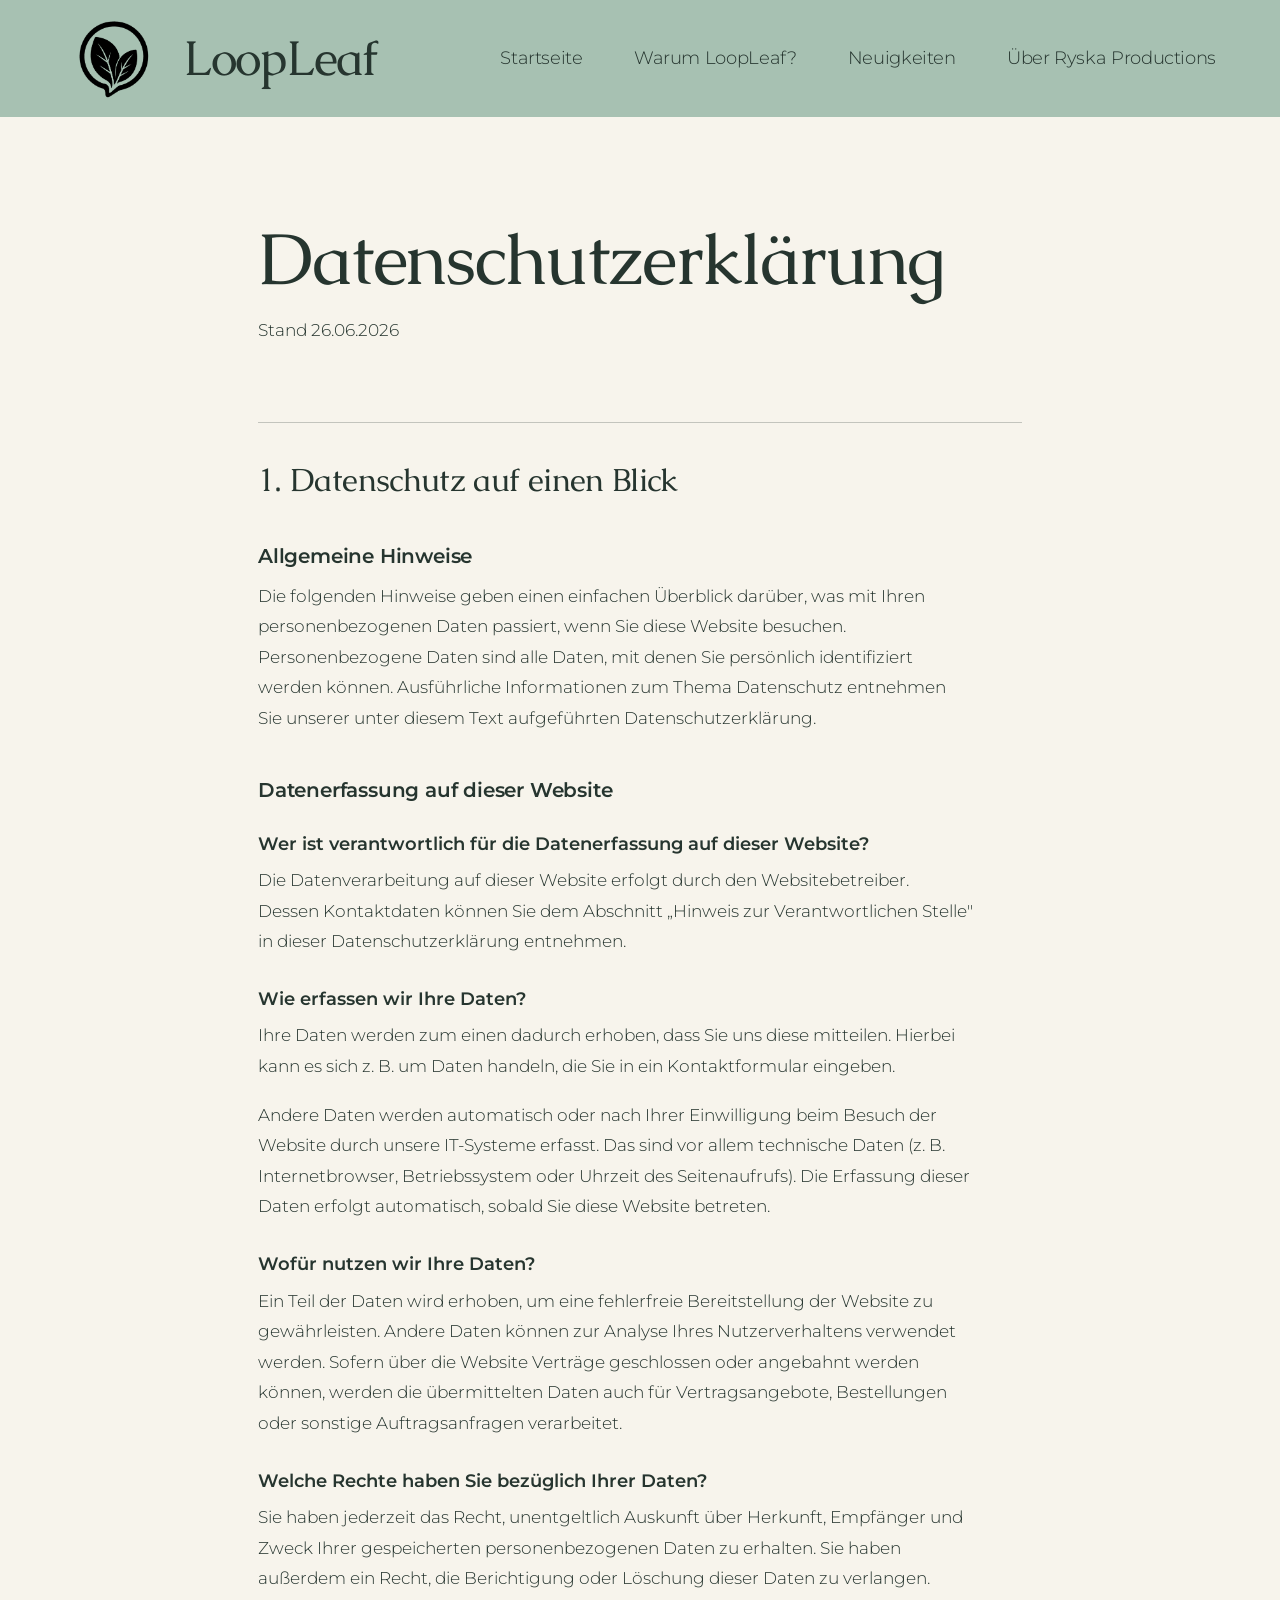
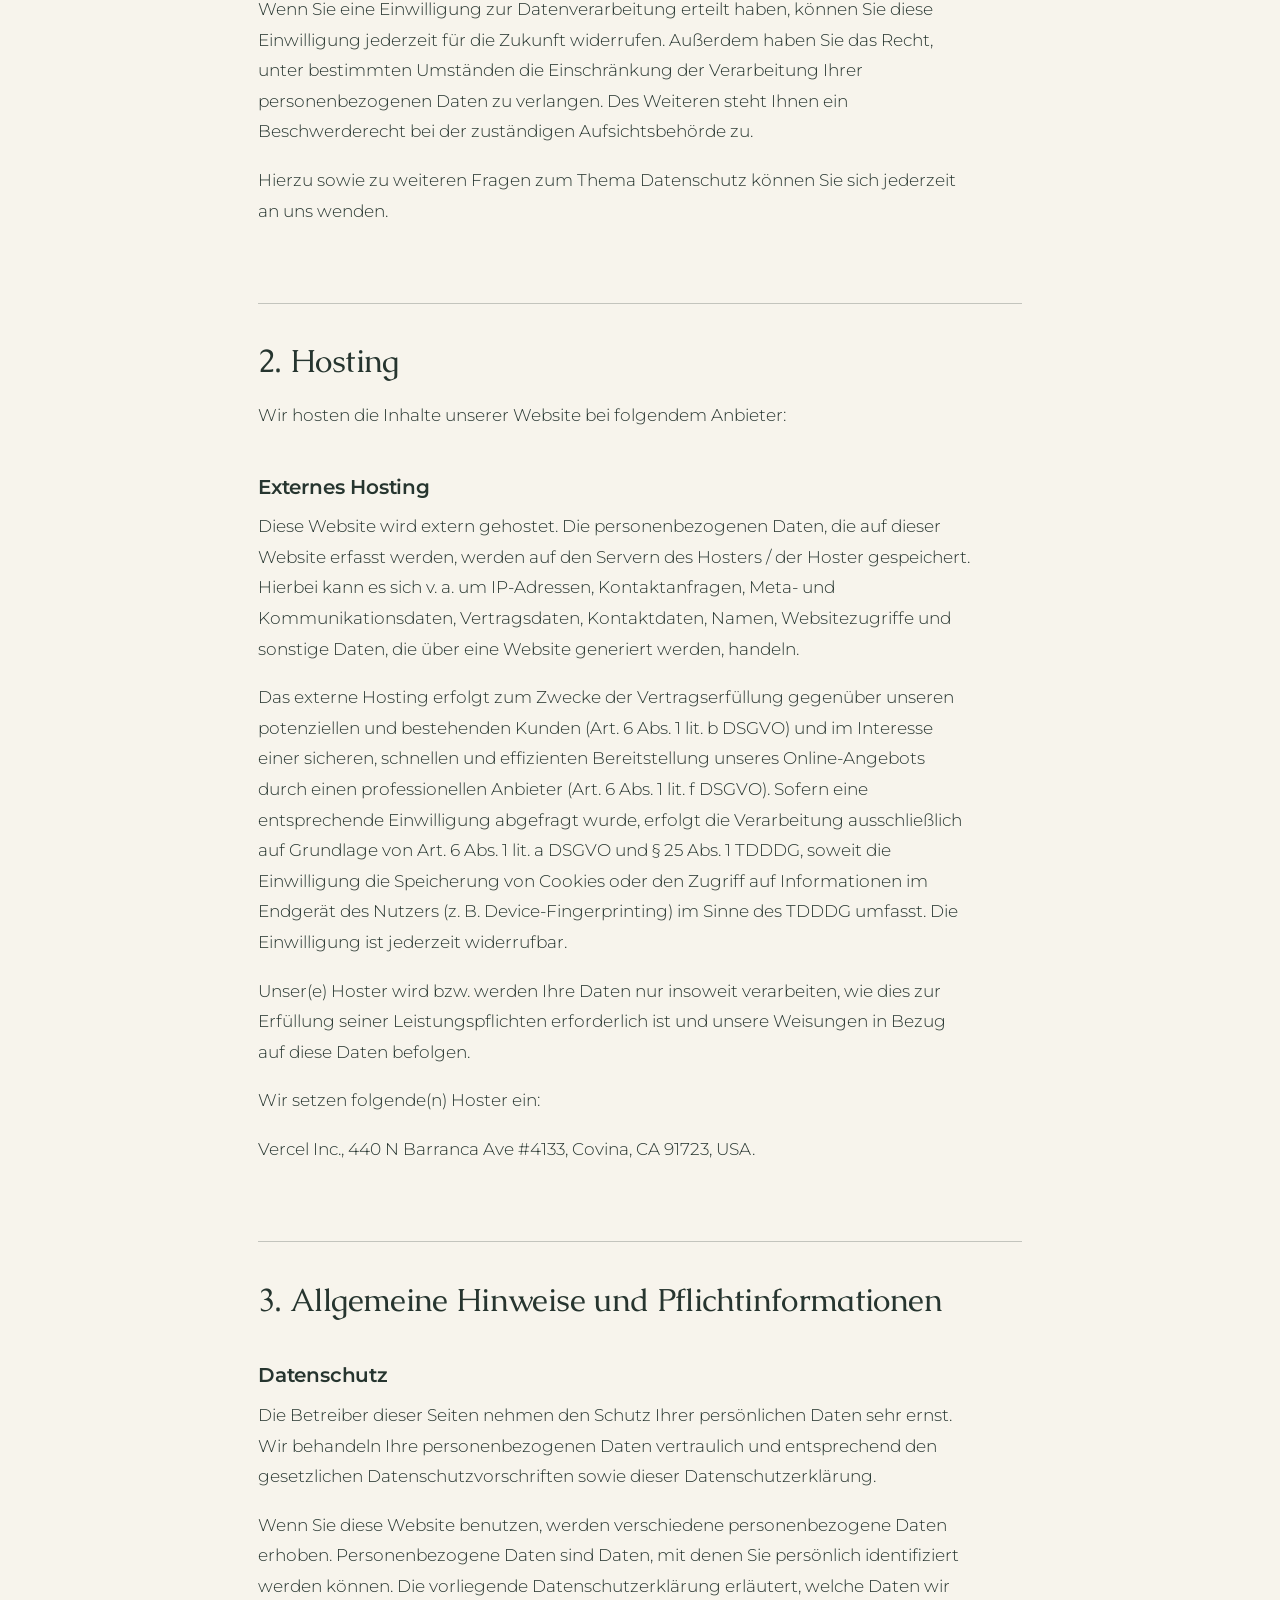
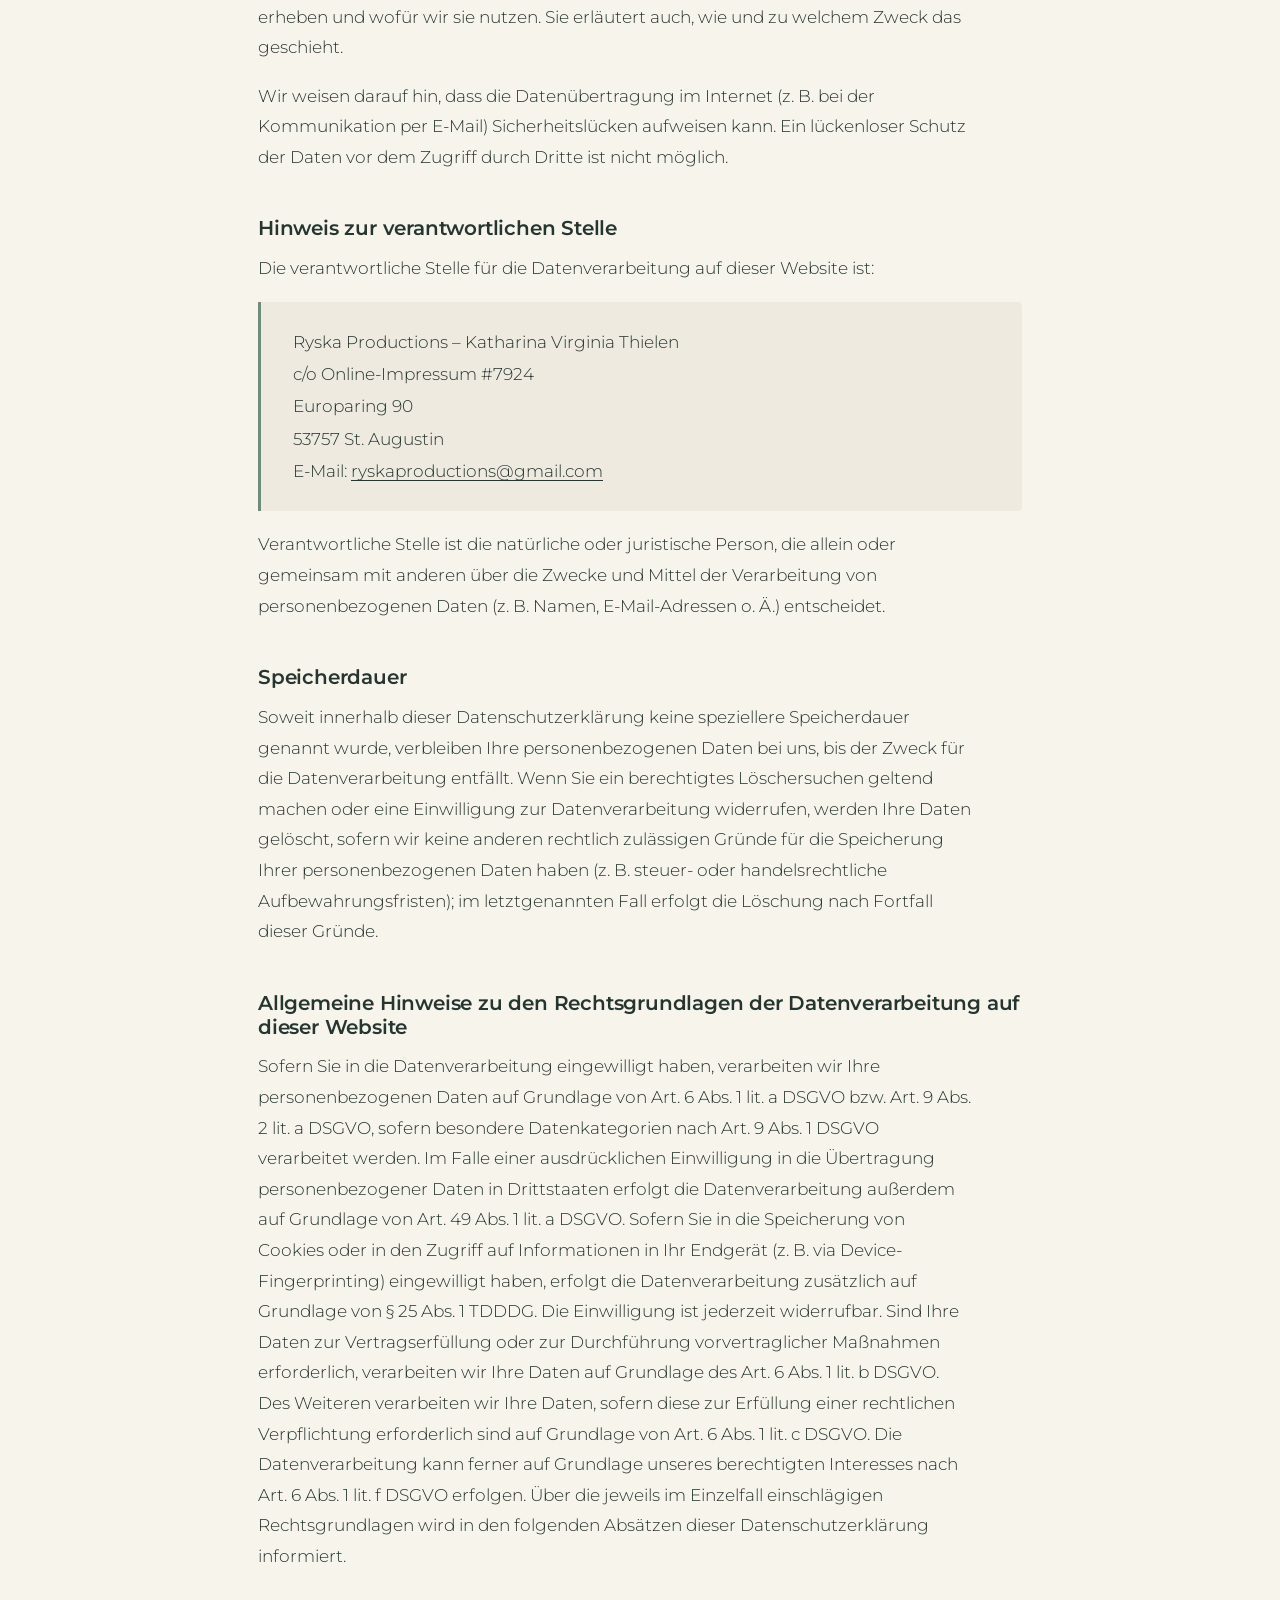
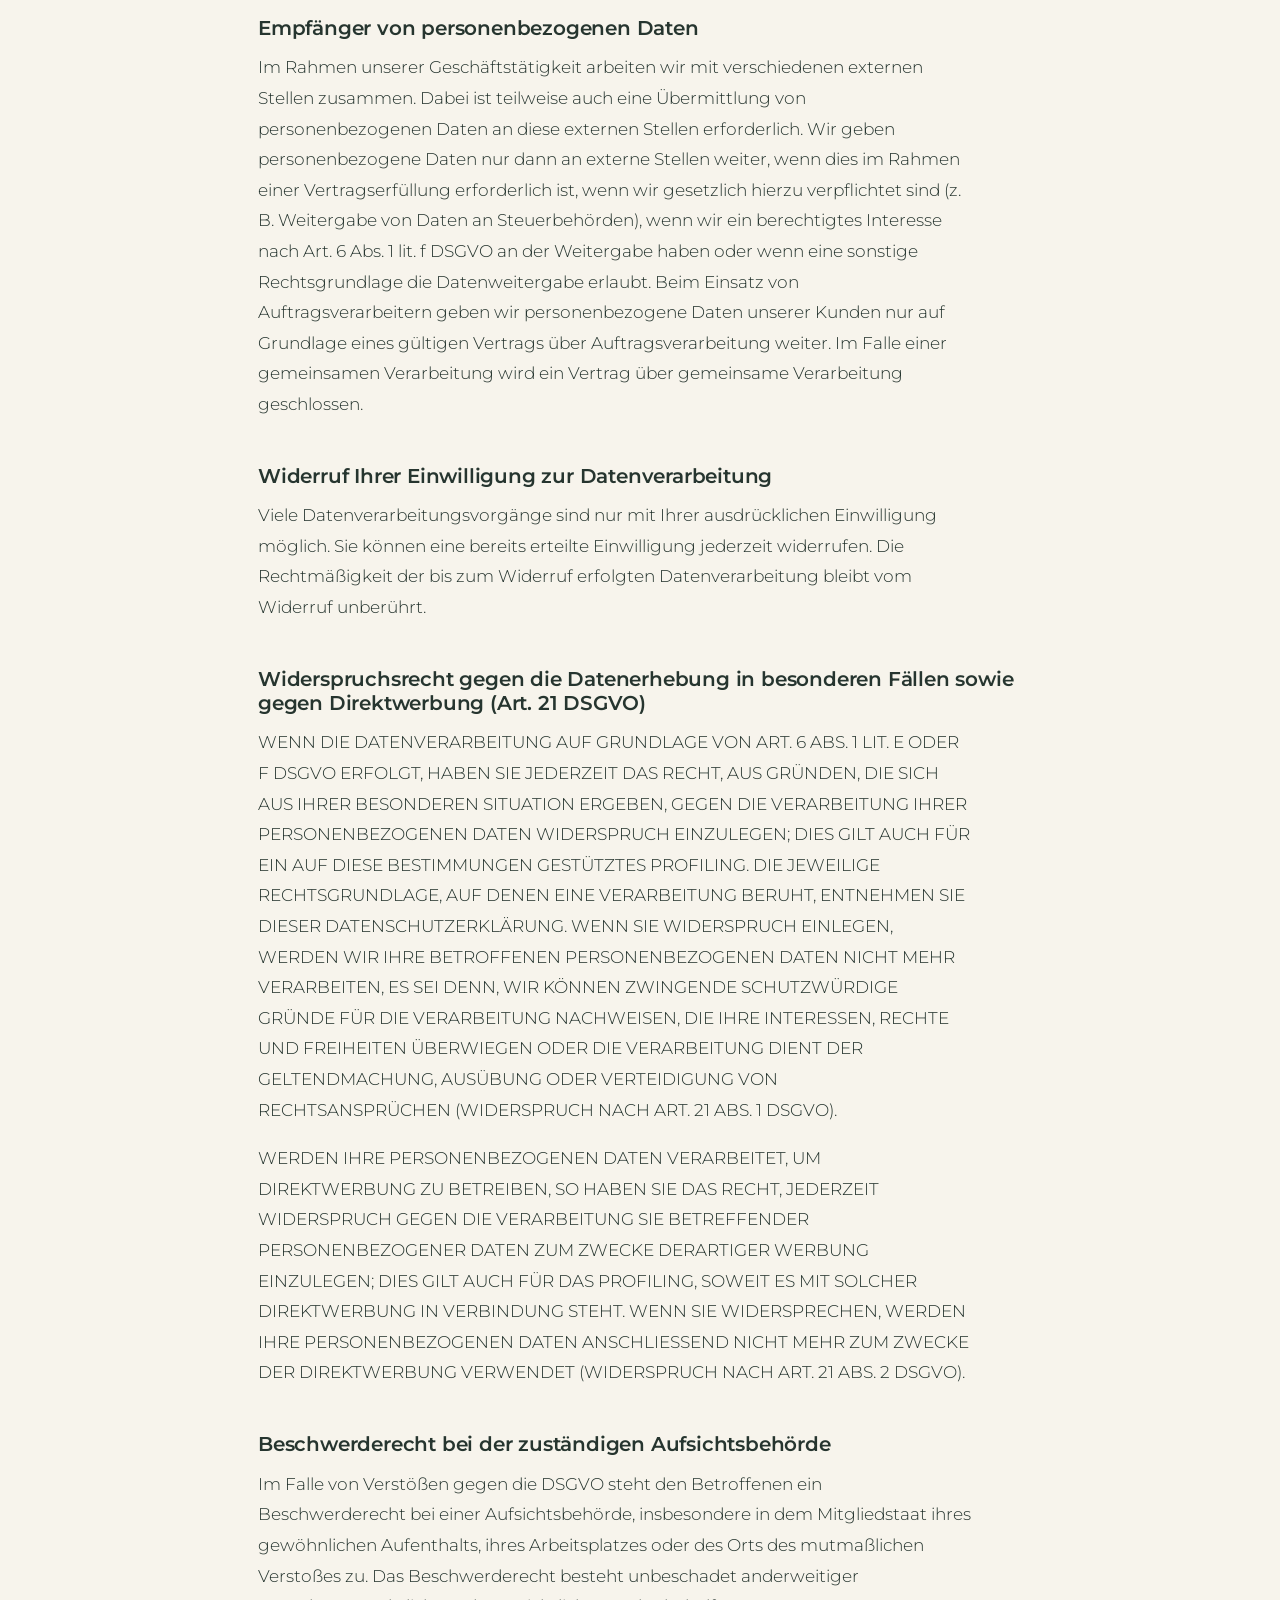
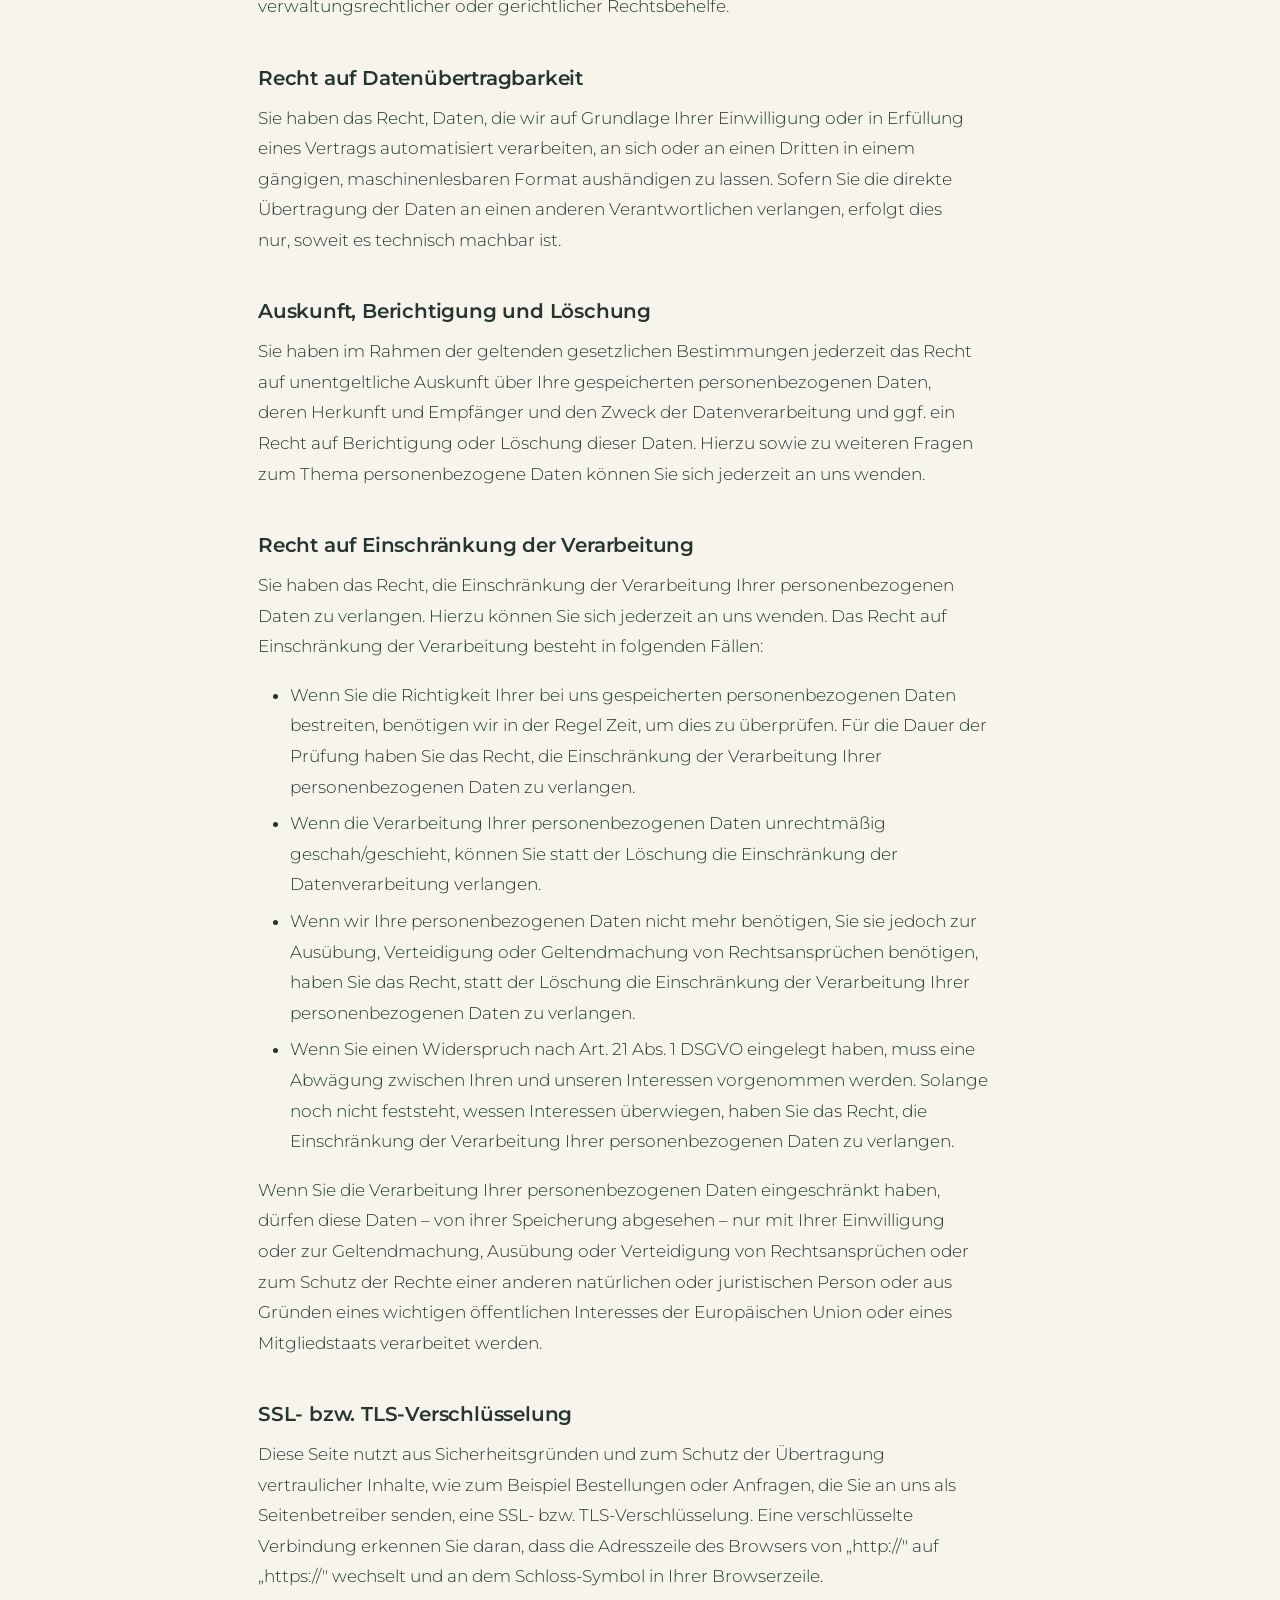
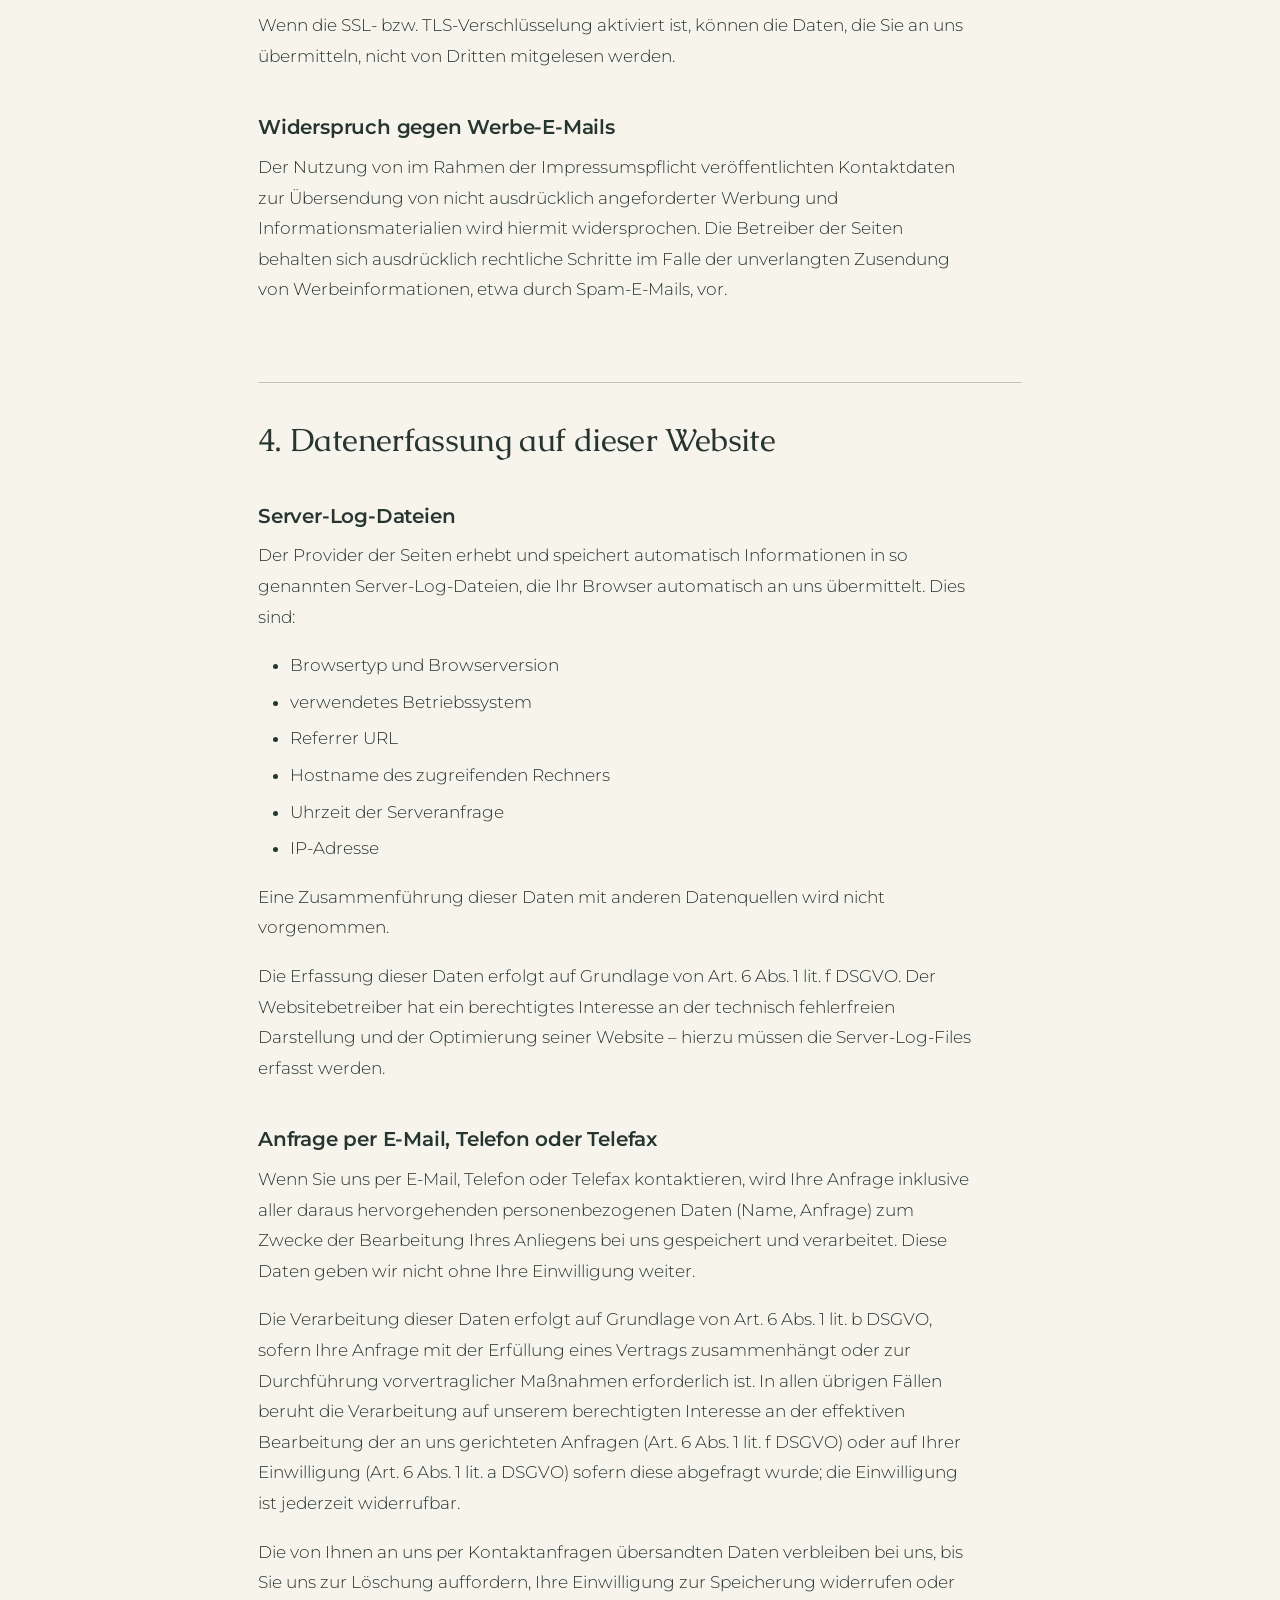
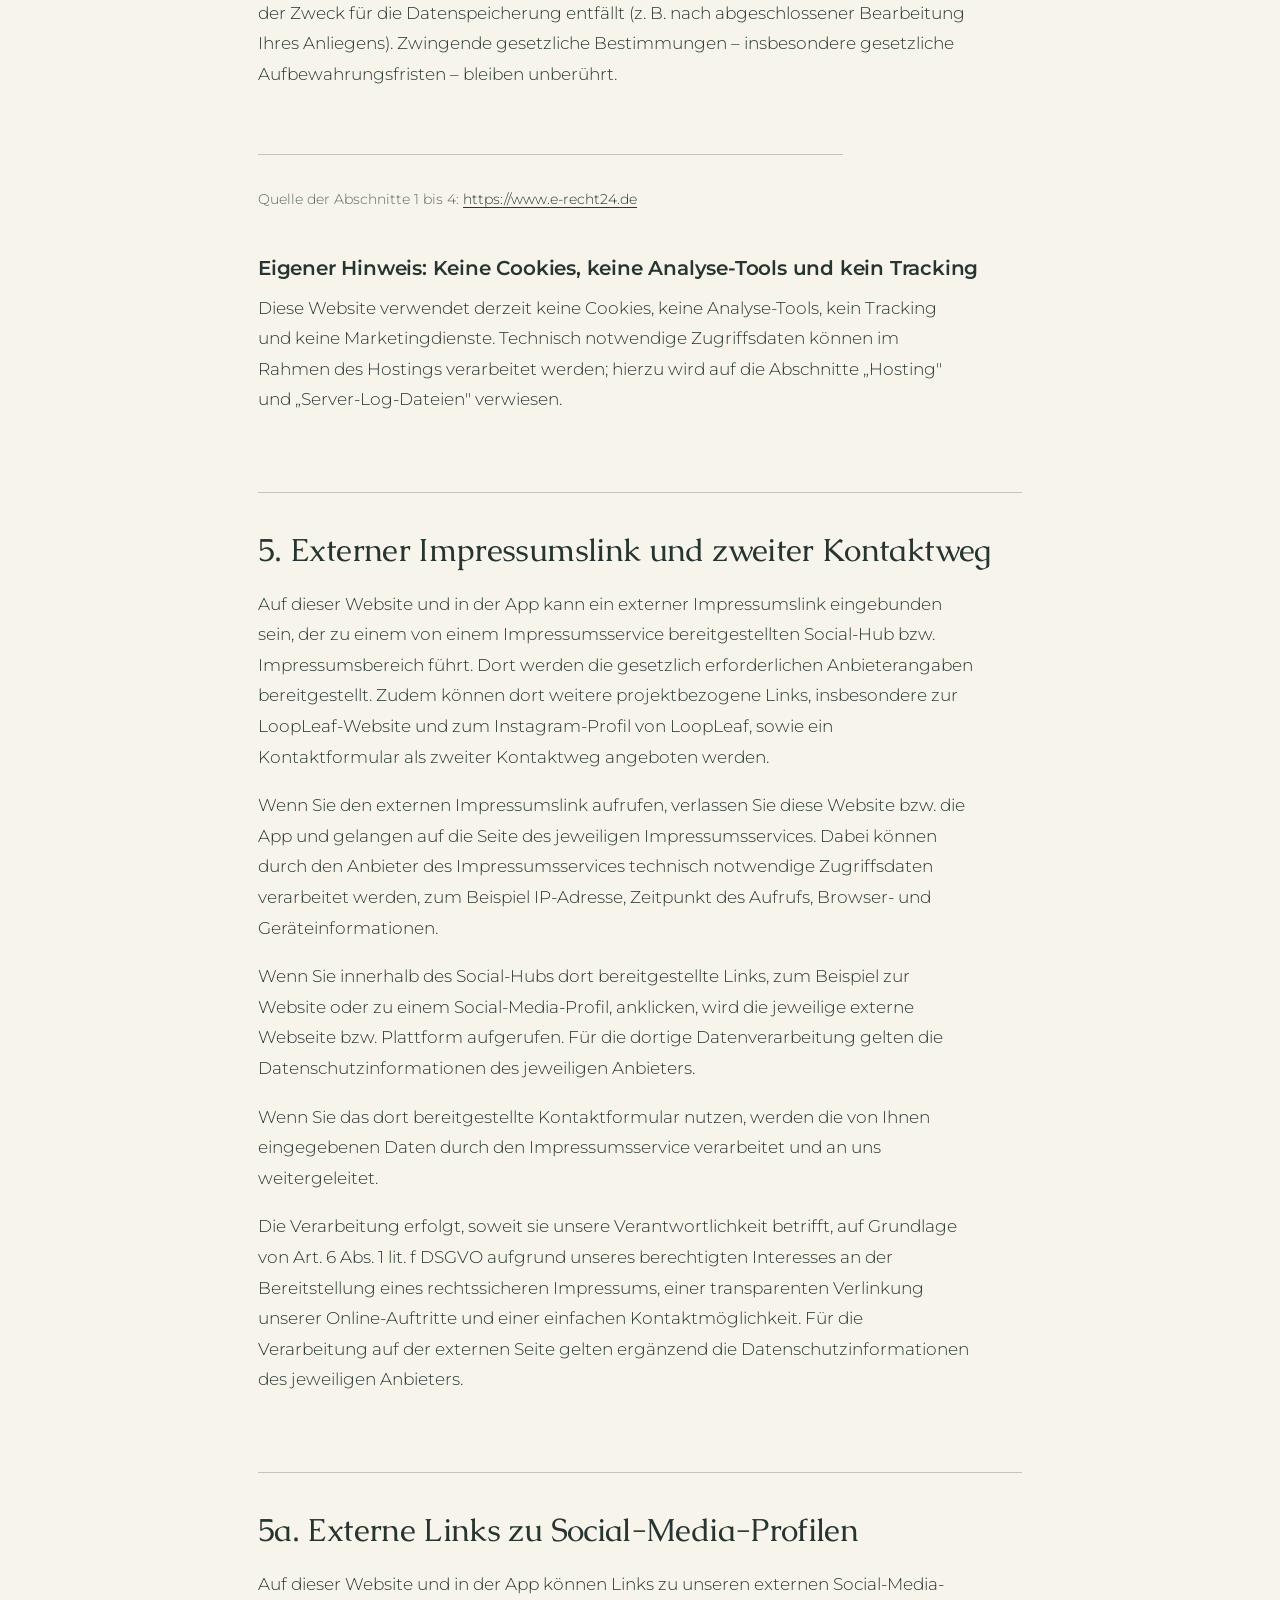
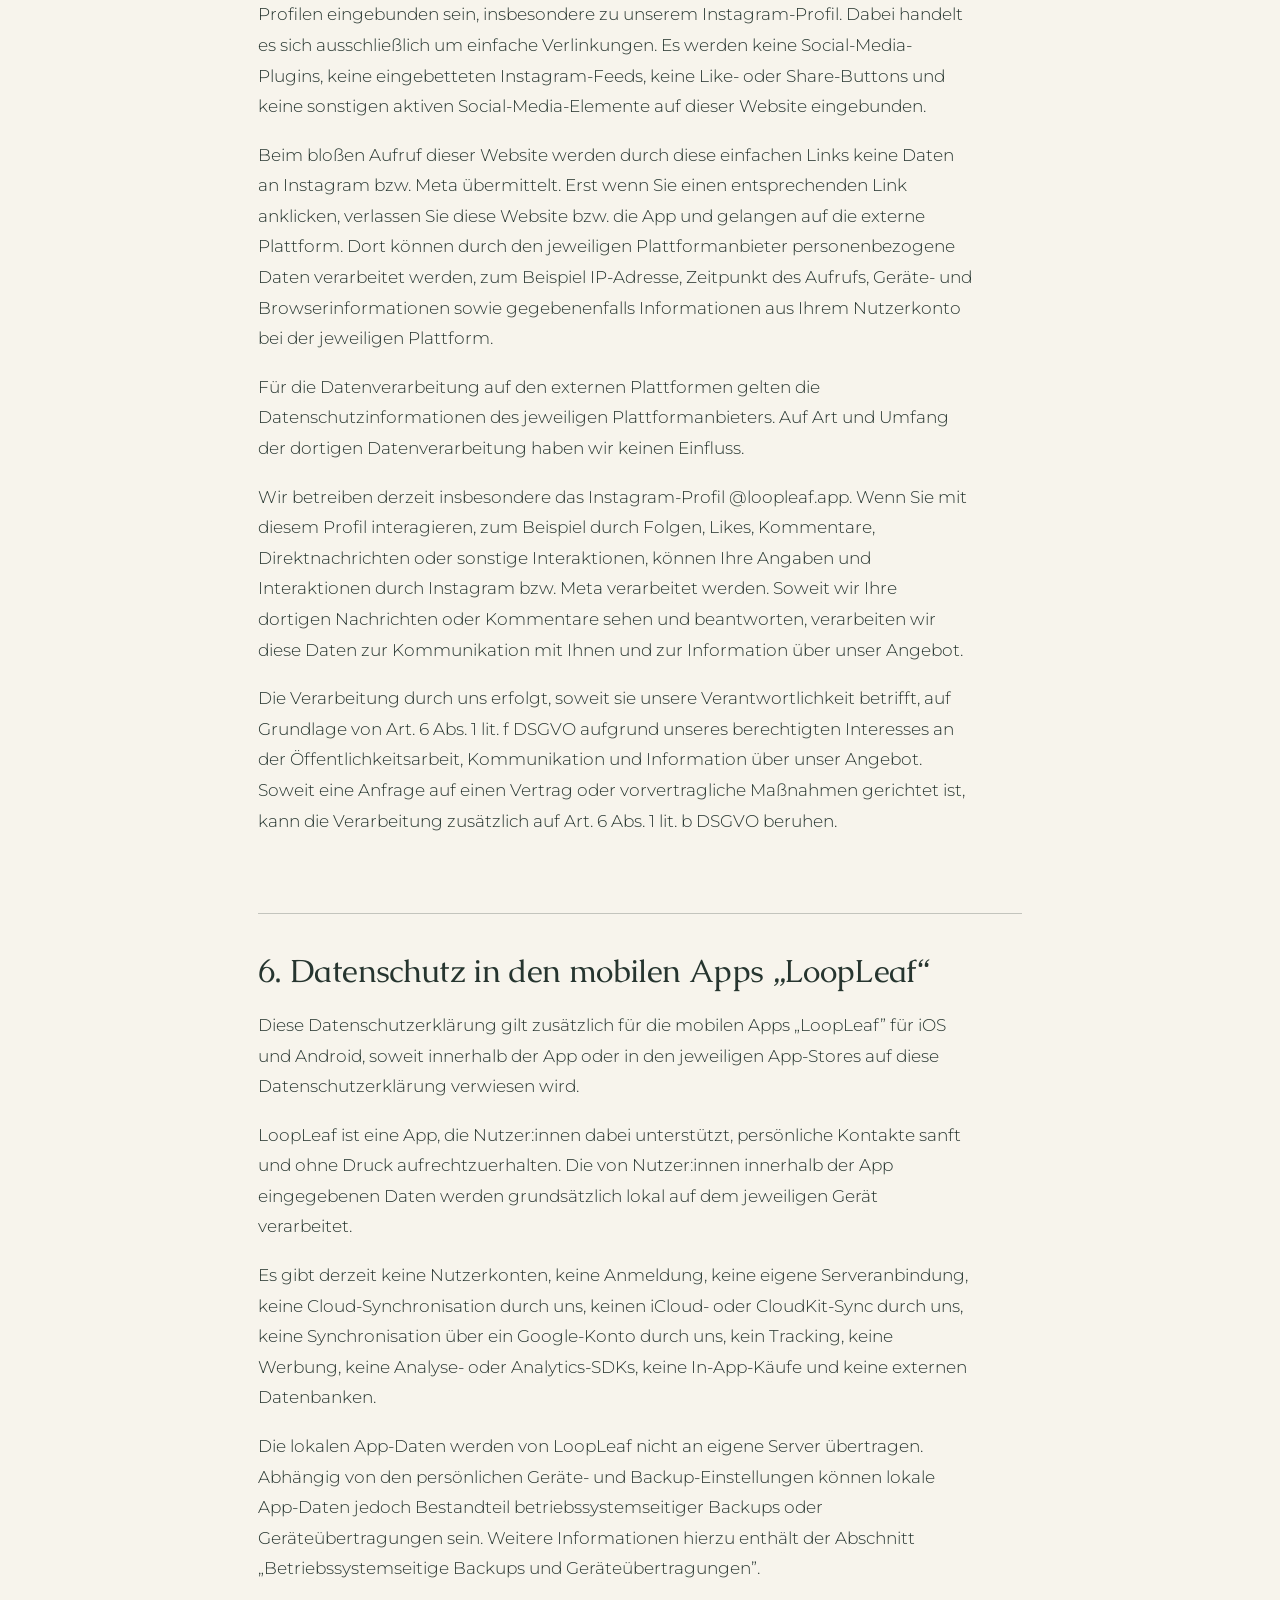
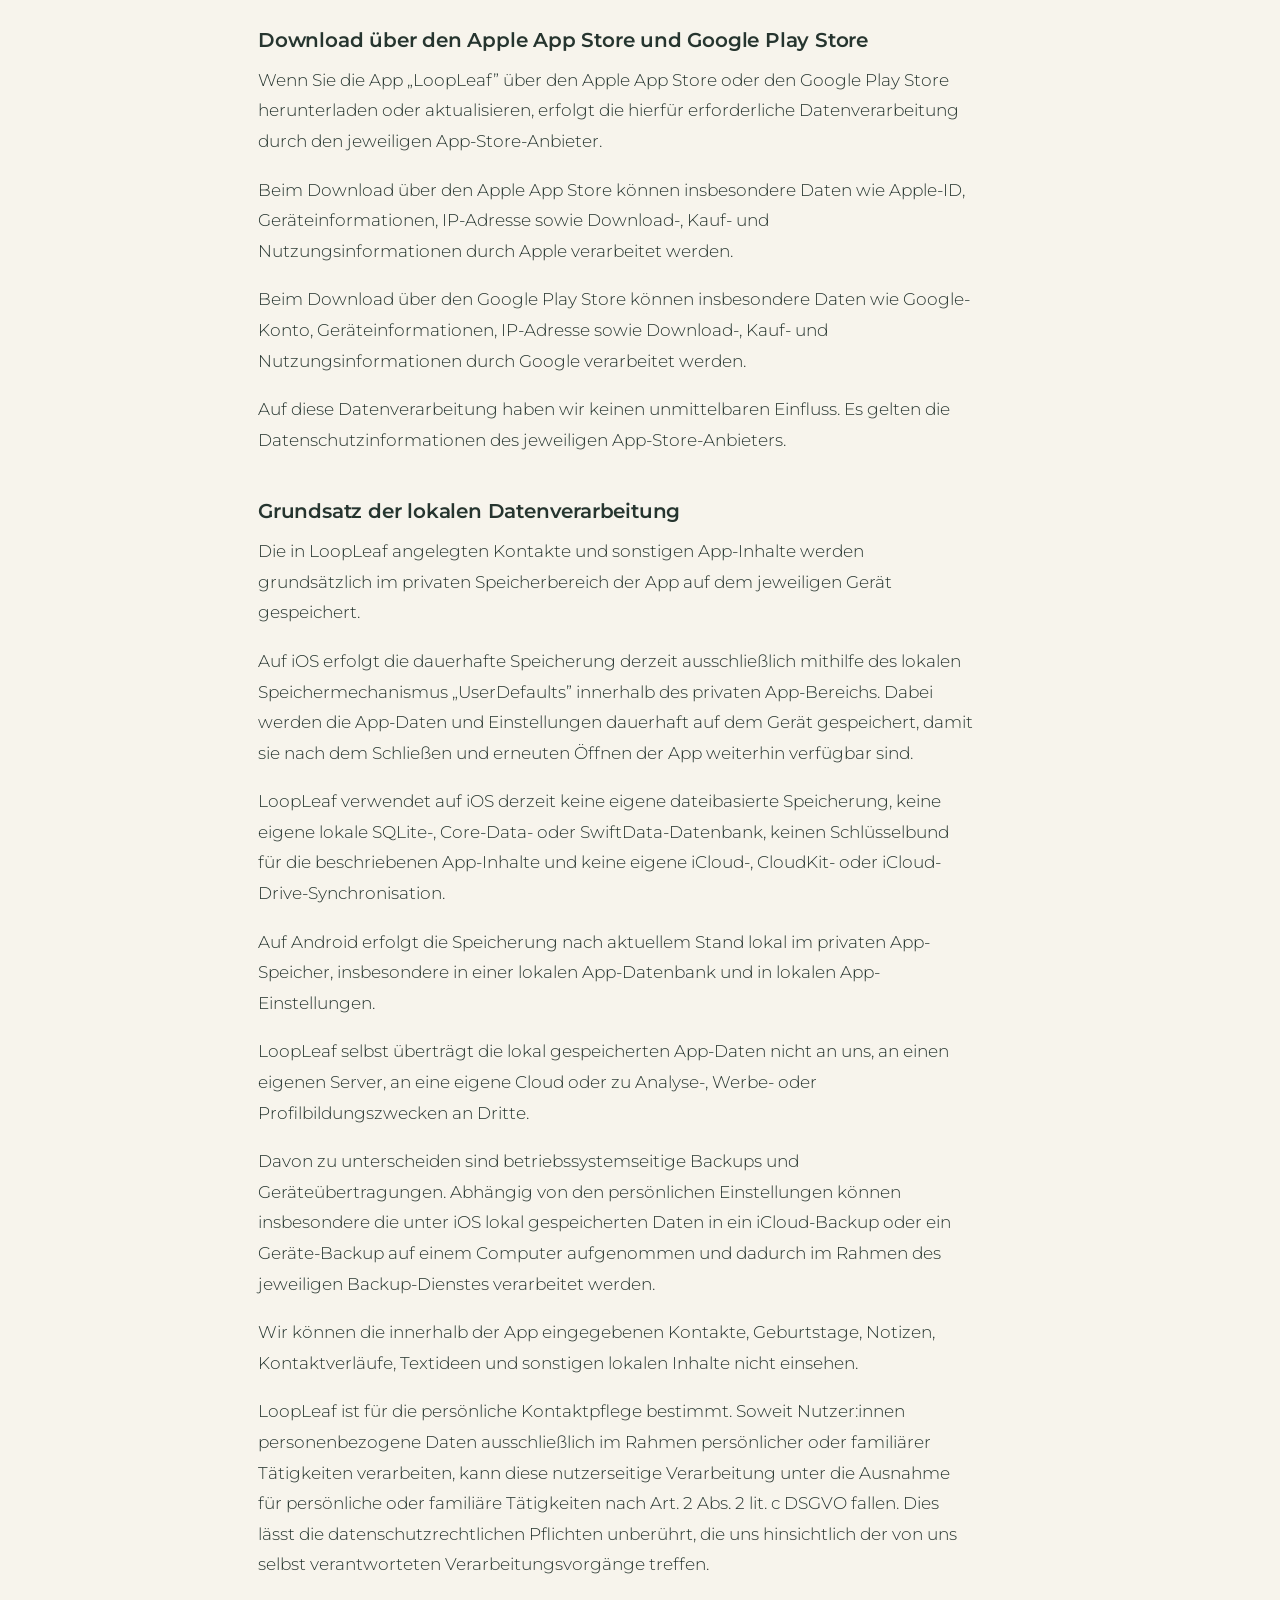
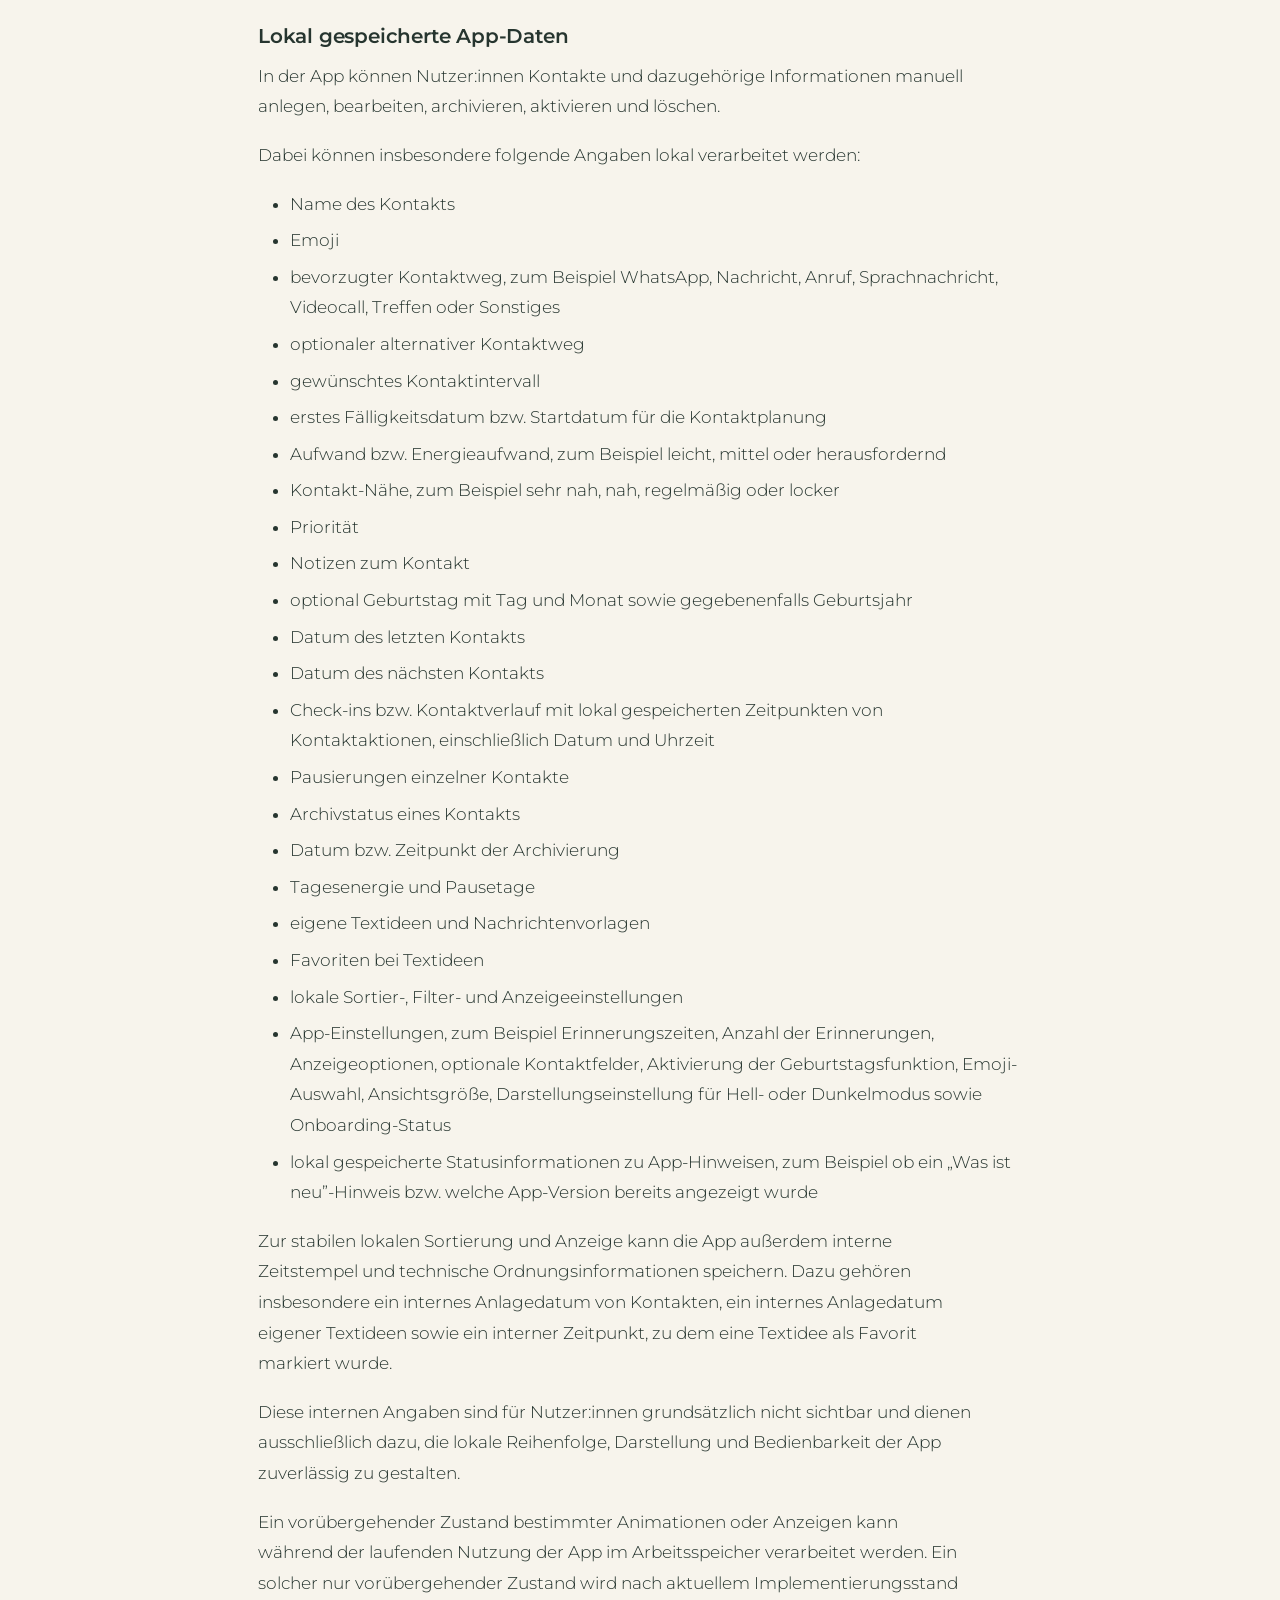
==== commit 14040613: "Update news page and privacy" ====
--- a/datenschutz.html
+++ b/datenschutz.html
@@ -78,7 +78,7 @@
       <div class="privacy-content">
 
         <h1>Datenschutzerklärung</h1>
-        <p class="privacy-stand">Stand 07.06.2026</p>
+        <p class="privacy-stand">Stand 26.06.2026</p>
 
 
         <!-- ================================================
@@ -242,21 +242,31 @@
 
 
         <!-- ================================================
-             6. Datenschutz in den mobilen Apps „LoopLeaf"
+             6. Datenschutz in den mobilen Apps „LoopLeaf“
              ================================================ -->
 
-        <h2>6. Datenschutz in den mobilen Apps „LoopLeaf"</h2>
-        <p>Diese Datenschutzerklärung gilt zusätzlich für die mobilen Apps „LoopLeaf" für iOS und Android, soweit innerhalb der App oder in den jeweiligen App Stores auf diese Datenschutzerklärung verwiesen wird.</p>
-        <p>LoopLeaf ist eine App, die Nutzer:innen dabei unterstützt, persönliche Kontakte sanft und ohne Druck aufrechtzuerhalten. Die App verarbeitet die von Nutzer:innen eingegebenen Daten grundsätzlich lokal auf dem jeweiligen Gerät. Es gibt derzeit keine Nutzerkonten, keine Anmeldung, keine eigene Serveranbindung, keine Cloud-Synchronisation durch uns, keinen iCloud-Sync oder CloudKit-Sync, keine Synchronisation über ein Google-Konto durch uns, kein Tracking, keine Werbung, keine Analyse- oder Analytics-SDKs, keine In-App-Käufe und keine externen Datenbanken.</p>
-
+        <h2>6. Datenschutz in den mobilen Apps „LoopLeaf“</h2>
+        <p>Diese Datenschutzerklärung gilt zusätzlich für die mobilen Apps „LoopLeaf” für iOS und Android, soweit innerhalb der App oder in den jeweiligen App-Stores auf diese Datenschutzerklärung verwiesen wird.</p>
+        <p>LoopLeaf ist eine App, die Nutzer:innen dabei unterstützt, persönliche Kontakte sanft und ohne Druck aufrechtzuerhalten. Die von Nutzer:innen innerhalb der App eingegebenen Daten werden grundsätzlich lokal auf dem jeweiligen Gerät verarbeitet.</p>
+        <p>Es gibt derzeit keine Nutzerkonten, keine Anmeldung, keine eigene Serveranbindung, keine Cloud-Synchronisation durch uns, keinen iCloud- oder CloudKit-Sync durch uns, keine Synchronisation über ein Google-Konto durch uns, kein Tracking, keine Werbung, keine Analyse- oder Analytics-SDKs, keine In-App-Käufe und keine externen Datenbanken.</p>
+        <p>Die lokalen App-Daten werden von LoopLeaf nicht an eigene Server übertragen. Abhängig von den persönlichen Geräte- und Backup-Einstellungen können lokale App-Daten jedoch Bestandteil betriebssystemseitiger Backups oder Geräteübertragungen sein. Weitere Informationen hierzu enthält der Abschnitt „Betriebssystemseitige Backups und Geräteübertragungen”.</p>
         <h3>Download über den Apple App Store und Google Play Store</h3>
-        <p>Wenn Sie die App „LoopLeaf" über den Apple App Store oder den Google Play Store herunterladen oder aktualisieren, erfolgt die hierfür erforderliche Datenverarbeitung durch den jeweiligen App-Store-Anbieter.</p>
-        <p>Beim Download über den Apple App Store können insbesondere Daten wie Apple-ID, Geräteinformationen, IP-Adresse, Zahlungs- und Kaufhistorie sowie Download- und Nutzungsinformationen durch Apple verarbeitet werden.</p>
-        <p>Beim Download über den Google Play Store können insbesondere Daten wie Google-Konto, Geräteinformationen, IP-Adresse, Zahlungs- und Kaufhistorie sowie Download- und Nutzungsinformationen durch Google verarbeitet werden.</p>
-        <p>Auf diese Datenverarbeitung haben wir keinen Einfluss. Es gelten die Datenschutzinformationen des jeweiligen App-Store-Anbieters.</p>
-
+        <p>Wenn Sie die App „LoopLeaf” über den Apple App Store oder den Google Play Store herunterladen oder aktualisieren, erfolgt die hierfür erforderliche Datenverarbeitung durch den jeweiligen App-Store-Anbieter.</p>
+        <p>Beim Download über den Apple App Store können insbesondere Daten wie Apple-ID, Geräteinformationen, IP-Adresse sowie Download-, Kauf- und Nutzungsinformationen durch Apple verarbeitet werden.</p>
+        <p>Beim Download über den Google Play Store können insbesondere Daten wie Google-Konto, Geräteinformationen, IP-Adresse sowie Download-, Kauf- und Nutzungsinformationen durch Google verarbeitet werden.</p>
+        <p>Auf diese Datenverarbeitung haben wir keinen unmittelbaren Einfluss. Es gelten die Datenschutzinformationen des jeweiligen App-Store-Anbieters.</p>
+        <h3>Grundsatz der lokalen Datenverarbeitung</h3>
+        <p>Die in LoopLeaf angelegten Kontakte und sonstigen App-Inhalte werden grundsätzlich im privaten Speicherbereich der App auf dem jeweiligen Gerät gespeichert.</p>
+        <p>Auf iOS erfolgt die dauerhafte Speicherung derzeit ausschließlich mithilfe des lokalen Speichermechanismus „UserDefaults” innerhalb des privaten App-Bereichs. Dabei werden die App-Daten und Einstellungen dauerhaft auf dem Gerät gespeichert, damit sie nach dem Schließen und erneuten Öffnen der App weiterhin verfügbar sind.</p>
+        <p>LoopLeaf verwendet auf iOS derzeit keine eigene dateibasierte Speicherung, keine eigene lokale SQLite-, Core-Data- oder SwiftData-Datenbank, keinen Schlüsselbund für die beschriebenen App-Inhalte und keine eigene iCloud-, CloudKit- oder iCloud-Drive-Synchronisation.</p>
+        <p>Auf Android erfolgt die Speicherung nach aktuellem Stand lokal im privaten App-Speicher, insbesondere in einer lokalen App-Datenbank und in lokalen App-Einstellungen.</p>
+        <p>LoopLeaf selbst überträgt die lokal gespeicherten App-Daten nicht an uns, an einen eigenen Server, an eine eigene Cloud oder zu Analyse-, Werbe- oder Profilbildungszwecken an Dritte.</p>
+        <p>Davon zu unterscheiden sind betriebssystemseitige Backups und Geräteübertragungen. Abhängig von den persönlichen Einstellungen können insbesondere die unter iOS lokal gespeicherten Daten in ein iCloud-Backup oder ein Geräte-Backup auf einem Computer aufgenommen und dadurch im Rahmen des jeweiligen Backup-Dienstes verarbeitet werden.</p>
+        <p>Wir können die innerhalb der App eingegebenen Kontakte, Geburtstage, Notizen, Kontaktverläufe, Textideen und sonstigen lokalen Inhalte nicht einsehen.</p>
+        <p>LoopLeaf ist für die persönliche Kontaktpflege bestimmt. Soweit Nutzer:innen personenbezogene Daten ausschließlich im Rahmen persönlicher oder familiärer Tätigkeiten verarbeiten, kann diese nutzerseitige Verarbeitung unter die Ausnahme für persönliche oder familiäre Tätigkeiten nach Art. 2 Abs. 2 lit. c DSGVO fallen. Dies lässt die datenschutzrechtlichen Pflichten unberührt, die uns hinsichtlich der von uns selbst verantworteten Verarbeitungsvorgänge treffen.</p>
         <h3>Lokal gespeicherte App-Daten</h3>
-        <p>In der App können Nutzer:innen Kontakte und dazugehörige Informationen manuell anlegen, bearbeiten und verwalten. Dazu können insbesondere folgende Daten gehören:</p>
+        <p>In der App können Nutzer:innen Kontakte und dazugehörige Informationen manuell anlegen, bearbeiten, archivieren, aktivieren und löschen.</p>
+        <p>Dabei können insbesondere folgende Angaben lokal verarbeitet werden:</p>
         <ul>
           <li>Name des Kontakts</li>
           <li>Emoji</li>
@@ -268,93 +278,335 @@
           <li>Kontakt-Nähe, zum Beispiel sehr nah, nah, regelmäßig oder locker</li>
           <li>Priorität</li>
           <li>Notizen zum Kontakt</li>
+          <li>optional Geburtstag mit Tag und Monat sowie gegebenenfalls Geburtsjahr</li>
           <li>Datum des letzten Kontakts</li>
           <li>Datum des nächsten Kontakts</li>
           <li>Check-ins bzw. Kontaktverlauf mit lokal gespeicherten Zeitpunkten von Kontaktaktionen, einschließlich Datum und Uhrzeit</li>
           <li>Pausierungen einzelner Kontakte</li>
+          <li>Archivstatus eines Kontakts</li>
+          <li>Datum bzw. Zeitpunkt der Archivierung</li>
           <li>Tagesenergie und Pausetage</li>
           <li>eigene Textideen und Nachrichtenvorlagen</li>
           <li>Favoriten bei Textideen</li>
           <li>lokale Sortier-, Filter- und Anzeigeeinstellungen</li>
-          <li>App-Einstellungen, zum Beispiel Erinnerungszeiten, Anzahl der Erinnerungen, Anzeigeoptionen, optionale Kontaktfelder, Emoji-Auswahl, Ansichtsgröße, Darstellungseinstellung für Hell-/Dunkelmodus, Onboarding-Status sowie lokal gespeicherte Statusinformationen zu App-Hinweisen, zum Beispiel ob ein „Was ist neu"-Hinweis bzw. welche App-Version bereits angezeigt wurde</li>
-        </ul>
-        <p>Zur stabilen lokalen Sortierung und Anzeige kann die App außerdem interne Zeitstempel und technische Ordnungsinformationen speichern. Dazu gehören insbesondere ein internes Anlagedatum von Kontakten, ein internes Anlagedatum eigener Textideen sowie ein interner Zeitpunkt, zu dem eine Textidee als Favorit markiert wurde. Diese Angaben sind für Nutzer:innen grundsätzlich nicht sichtbar und dienen ausschließlich dazu, die lokale Reihenfolge, Anzeige und Bedienbarkeit der App zuverlässig zu gestalten.</p>
-        <p>Diese Daten werden grundsätzlich lokal im privaten Speicherbereich der App auf dem jeweiligen Gerät gespeichert. Auf iOS erfolgt die Speicherung nach aktuellem Stand lokal über iOS-Speichermechanismen der App. Auf Android erfolgt die Speicherung nach aktuellem Stand lokal im privaten App-Speicher, insbesondere in einer lokalen App-Datenbank und in lokalen App-Einstellungen.</p>
-        <p>Die lokal gespeicherten App-Daten werden nicht an uns, an einen eigenen Server oder an Dritte übertragen.</p>
-        <p>Wenn Nutzer:innen einen Kontakt als erfolgt markieren („Heute kontaktiert") oder Kontakte manuell nachtragen, speichert die App lokal den jeweiligen Zeitpunkt der Kontaktaktion, insbesondere Datum und Uhrzeit. Diese Angaben dienen der persönlichen Kontaktübersicht, dem lokalen Kontaktverlauf sowie der Berechnung von Kontaktintervallen, Fälligkeiten, Sortierungen und Erinnerungen innerhalb der App. Die gespeicherten Zeitpunkte verbleiben lokal auf dem Gerät und werden nicht an uns oder an Dritte übertragen.</p>
-        <p>Die App greift nicht automatisch auf das Adressbuch bzw. die Kontakte des Geräts zu. Kontakte werden von Nutzer:innen manuell in der App eingetragen. Die Auswahl eines Kontaktwegs wie „WhatsApp", „Nachricht", „Anruf", „Sprachnachricht", „Videocall" oder „Treffen" dient nur der persönlichen Organisation innerhalb der App. Damit ist keine technische Anbindung an WhatsApp, Telefon, SMS, Kontakte, Kalender oder andere Kommunikationsdienste verbunden.</p>
-        <p>Die App nutzt keine Standortdaten, keine Kamera, kein Mikrofon, keine Fotos, keine Gesundheitsdaten, keine Geräte-IDs, keine Werbe-IDs und keine Telefonnummern oder E-Mail-Adressen aus dem Systemadressbuch.</p>
-
+          <li>App-Einstellungen, zum Beispiel Erinnerungszeiten, Anzahl der Erinnerungen, Anzeigeoptionen, optionale Kontaktfelder, Aktivierung der Geburtstagsfunktion, Emoji-Auswahl, Ansichtsgröße, Darstellungseinstellung für Hell- oder Dunkelmodus sowie Onboarding-Status</li>
+          <li>lokal gespeicherte Statusinformationen zu App-Hinweisen, zum Beispiel ob ein „Was ist neu”-Hinweis bzw. welche App-Version bereits angezeigt wurde</li>
+        </ul>
+        <p>Zur stabilen lokalen Sortierung und Anzeige kann die App außerdem interne Zeitstempel und technische Ordnungsinformationen speichern. Dazu gehören insbesondere ein internes Anlagedatum von Kontakten, ein internes Anlagedatum eigener Textideen sowie ein interner Zeitpunkt, zu dem eine Textidee als Favorit markiert wurde.</p>
+        <p>Diese internen Angaben sind für Nutzer:innen grundsätzlich nicht sichtbar und dienen ausschließlich dazu, die lokale Reihenfolge, Darstellung und Bedienbarkeit der App zuverlässig zu gestalten.</p>
+        <p>Ein vorübergehender Zustand bestimmter Animationen oder Anzeigen kann während der laufenden Nutzung der App im Arbeitsspeicher verarbeitet werden. Ein solcher nur vorübergehender Zustand wird nach aktuellem Implementierungsstand nicht dauerhaft gespeichert und ist nach Beendigung der jeweiligen App-Sitzung nicht mehr vorhanden.</p>
+        <h3>Kontakteinträge und Kontakthistorie</h3>
+        <p>Wenn Nutzer:innen einen Kontakt als erfolgt markieren, zum Beispiel über „Heute kontaktiert”, oder einen Kontakt manuell nachtragen, speichert die App lokal den jeweiligen Zeitpunkt der Kontaktaktion, insbesondere Datum und Uhrzeit.</p>
+        <p>Diese Angaben dienen der persönlichen Kontaktübersicht, dem lokalen Kontaktverlauf sowie der Berechnung von Kontaktintervallen, Fälligkeiten, Sortierungen und Erinnerungen innerhalb der App.</p>
+        <p>Wird an einem Geburtstag eines Kontakts eine Kontaktaktion als erfolgt eingetragen, handelt es sich um einen regulären Kontakteintrag. Die Kontakthistorie und die nächste Fälligkeit werden entsprechend dem für den Kontakt eingestellten Kontaktrhythmus aktualisiert.</p>
+        <p>Diese Angaben werden durch LoopLeaf nicht an uns oder an einen eigenen Server übertragen. Sie können jedoch zusammen mit den sonstigen lokalen App-Daten Bestandteil eines betriebssystemseitigen Backups oder einer Geräteübertragung sein.</p>
+        <h3>Kontaktarchiv</h3>
+        <p>Nutzer:innen können Kontakte archivieren und später wieder aktivieren.</p>
+        <p>Beim Archivieren wird der betreffende Kontakt nicht gelöscht. Die bereits gespeicherten Angaben bleiben grundsätzlich erhalten. Dazu können insbesondere gehören:</p>
+        <ul>
+          <li>Kontaktname und Emoji</li>
+          <li>bevorzugter und gegebenenfalls alternativer Kontaktweg</li>
+          <li>Kontaktintervall</li>
+          <li>Einschätzung von Energieaufwand und Kontaktnähe</li>
+          <li>Priorität</li>
+          <li>Notizen</li>
+          <li>Geburtstag, sofern eingetragen</li>
+          <li>Kontakthistorie</li>
+          <li>Archivstatus</li>
+          <li>Datum bzw. Zeitpunkt der Archivierung</li>
+        </ul>
+        <p>Archivierte Kontakte werden nicht mehr im normalen aktiven Kontaktrhythmus berücksichtigt. Sie erscheinen insbesondere nicht in den Bereichen „Heute” oder „Bald” auf der Heute-Seite und werden nicht für lokale Erinnerungen oder Benachrichtigungen berücksichtigt.</p>
+        <p>Archivierte Kontakte werden auch dann nicht in den Geburtstagsbereichen der Heute-Seite angezeigt, wenn ihr Geburtstag heute oder am folgenden Tag liegt.</p>
+        <p>Die archivierten Kontakte bleiben im Kontaktarchiv sichtbar und können dort aufgerufen, bearbeitet, wieder aktiviert oder gelöscht werden.</p>
+        <p>Auch bei einem archivierten Kontakt können weiterhin neue Kontakteinträge zur Kontakthistorie hinzugefügt werden. Ein solcher Eintrag dient ausschließlich der Dokumentation in der Kontakthistorie. Der Kontakt bleibt archiviert und wird durch den Eintrag nicht automatisch wieder in den aktiven Kontaktrhythmus aufgenommen.</p>
+        <p>Bei einer erneuten Aktivierung wird der Kontakt wieder als aktiver Kontakt behandelt und in die hierfür vorgesehenen Funktionen und den normalen Kontaktrhythmus aufgenommen.</p>
+        <p>Das Archivieren eines Kontakts ist keine Löschung. Für eine vollständige Entfernung des Kontakts aus LoopLeaf muss die Löschfunktion für den betreffenden Kontakt oder die Funktion „Alle Daten löschen” verwendet werden.</p>
+        <h3>Optionale Geburtstagsfunktion</h3>
+        <p>Für Kontakte kann optional ein Geburtstag gespeichert werden.</p>
+        <p>Dabei können Tag und Monat sowie optional das Geburtsjahr eingetragen werden. Die Eingabe eines Geburtsjahres ist nicht erforderlich.</p>
+        <p>Die Geburtstagsfunktion ist bei einer Neuinstallation standardmäßig deaktiviert und kann in den Einstellungen der App aktiviert werden.</p>
+        <p>Bei aktivierter Geburtstagsfunktion kann insbesondere:</p>
+        <ul>
+          <li>ein optionales Geburtstagsfeld beim Anlegen und Bearbeiten eines Kontakts angezeigt werden,</li>
+          <li>ein heutiger Geburtstag auf der Heute-Seite angezeigt werden,</li>
+          <li>ein morgiger Geburtstag auf der Heute-Seite angezeigt werden,</li>
+          <li>eine Geburtstagsmarkierung bei einem Kontakt erscheinen.</li>
+          <li>Ein gespeicherter Geburtstag verändert für sich allein nicht:</li>
+          <li>das Kontaktintervall,</li>
+          <li>die Fälligkeit des Kontakts,</li>
+          <li>die Tagesenergie,</li>
+          <li>die Kontakthistorie,</li>
+          <li>lokale Erinnerungen oder Benachrichtigungen.</li>
+        </ul>
+        <p>Archivierte Kontakte werden unabhängig von ihrem Geburtstag nicht in den Geburtstagsbereichen der Heute-Seite angezeigt.</p>
+        <p>Beim Ausschalten der Geburtstagsfunktion werden die Geburtstagsfelder, Geburtstagsbereiche und Geburtstagsmarkierungen innerhalb der App ausgeblendet. Bereits eingetragene Geburtstage werden dabei nicht gelöscht.</p>
+        <p>Wird die Geburtstagsfunktion später wieder eingeschaltet, werden die zuvor gespeicherten Geburtstage erneut angezeigt.</p>
+        <p>Ein gespeicherter Geburtstag wird nur gelöscht, wenn er im Kontaktformular ausdrücklich entfernt wird, der betreffende Kontakt gelöscht wird oder alle lokalen App-Daten gelöscht werden.</p>
+        <p>Zusätzlich wird lokal gespeichert, ob die Geburtstagsfunktion aktiviert oder deaktiviert ist. Diese Einstellung bleibt grundsätzlich auch nach einem App- oder Geräteneustart erhalten.</p>
+        <h3>Lokale Kontaktsuche</h3>
+        <p>Auf der normalen Kontakte-Seite und im Kontaktarchiv kann eine lokale Suchfunktion verwendet werden.</p>
+        <p>Die Suche verarbeitet ausschließlich die innerhalb von LoopLeaf gespeicherten Kontaktnamen.</p>
+        <p>Nicht durchsucht werden insbesondere:</p>
+        <ul>
+          <li>Notizen,</li>
+          <li>Kontakthistorien,</li>
+          <li>Geburtstage,</li>
+          <li>Kontaktwege,</li>
+          <li>Energie- oder Nähe-Einschätzungen,</li>
+          <li>sonstige Freitextangaben.</li>
+        </ul>
+        <p>Der eingegebene Suchbegriff wird ausschließlich lokal auf dem Gerät verarbeitet. Er wird nicht an uns oder an einen eigenen Server übertragen, nicht dauerhaft gespeichert und nicht für einen Suchverlauf, Werbung, Analyse oder Profilbildung verwendet.</p>
+        <p>Nach dem Schließen bzw. Beenden der Suche wird der Suchbegriff verworfen.</p>
+        <p>Die Suchergebnisse können nach einer festen lokalen Relevanzsortierung geordnet werden. Dabei können insbesondere folgende Kriterien berücksichtigt werden:</p>
+        <ul>
+          <li>Position der eingegebenen Buchstabenkombination im Kontaktnamen,</li>
+          <li>alphabetische Reihenfolge,</li>
+          <li>Kontaktintervall,</li>
+          <li>Energieaufwand,</li>
+          <li>Kontaktnähe.</li>
+        </ul>
+        <p>Diese Sortierung dient ausschließlich der Darstellung der Suchergebnisse innerhalb der App. Sie verändert keine gespeicherten Kontaktdaten und keine vom Nutzer bzw. von der Nutzerin gewählte normale Kontaktsortierung.</p>
+        <p>Nach dem Schließen der Suche gilt wieder die zuvor ausgewählte normale Kontaktsortierung.</p>
+        <p>Die Suchfunktion greift nicht auf das systemweite Adressbuch oder die Kontakte-App des Geräts zu.</p>
+        <p>Da der Suchbegriff nicht dauerhaft gespeichert wird, ist er nicht Bestandteil der dauerhaft gespeicherten App-Daten. Während einer laufenden Suche kann er vorübergehend im Arbeitsspeicher verarbeitet werden.</p>
+        <h3>Kein automatischer Zugriff auf Gerätedaten</h3>
+        <p>Die App greift nicht automatisch auf das Adressbuch bzw. die Kontakte des Geräts zu. Kontakte werden von Nutzer:innen manuell innerhalb von LoopLeaf eingetragen.</p>
+        <p>Die Auswahl eines Kontaktwegs wie „WhatsApp”, „Nachricht”, „Anruf”, „Sprachnachricht”, „Videocall” oder „Treffen” dient grundsätzlich nur der persönlichen Organisation innerhalb der App. Damit ist keine automatische technische Anbindung an WhatsApp, Telefon, SMS, das Systemadressbuch, den Kalender oder andere Kommunikationsdienste verbunden.</p>
+        <p>LoopLeaf verlangt für die beschriebenen Funktionen keinen Zugriff auf:</p>
+        <ul>
+          <li>das systemweite Adressbuch,</li>
+          <li>Standortdaten,</li>
+          <li>Kamera,</li>
+          <li>Mikrofon,</li>
+          <li>Fotos oder Fotomediathek,</li>
+          <li>Kalender,</li>
+          <li>systemseitige Gesundheitsdaten,</li>
+          <li>Werbe-IDs,</li>
+          <li>Telefonnummern oder E-Mail-Adressen aus dem Systemadressbuch.</li>
+        </ul>
+        <p>Freitextfelder wie Notizen oder eigene Textideen können allerdings Inhalte enthalten, die Nutzer:innen selbst eingeben. Nutzer:innen sollten in Freitextfeldern keine besonders sensiblen Angaben über sich oder andere Personen speichern, sofern dies für ihre persönliche Nutzung nicht erforderlich ist.</p>
         <h3>App-Einstellungen, Sortierung, Filter und optionale Kontaktfelder</h3>
-        <p>In den Einstellungen der App können Nutzer:innen bestimmte Anzeige-, Eingabe- und Erinnerungsoptionen anpassen. Dazu gehören insbesondere Erinnerungszeiten, Anzahl der Erinnerungen, Anzeige der Tagesenergie, Check-ins an Pausetagen, Ansichtsgröße, Emoji-Auswahl, Anzeigeoptionen für Textideen sowie optionale Kontaktfelder.</p>
-        <p>Die Ansichtsgröße kann lokal angepasst werden, zum Beispiel auf die Systemeinstellung, LoopLeaf-Standard, etwas größer oder groß &amp; leserfreundlich. Die gewählte Ansichtsgröße wird ausschließlich lokal gespeichert und dient der Darstellung der App auf dem jeweiligen Gerät.</p>
-        <p>Nutzer:innen können außerdem die Darstellung der App lokal anpassen, insbesondere die Darstellung nach Systemeinstellung, im hellen Modus oder im dunklen Modus. Die gewählte Darstellungseinstellung wird ausschließlich lokal auf dem jeweiligen Gerät gespeichert und dient dazu, die App entsprechend der Auswahl der Nutzer:innen anzuzeigen. Bei der Einstellung „System" richtet sich die Darstellung nach der Hell-/Dunkel-Einstellung des Betriebssystems. Eine Übermittlung dieser Einstellung an uns oder an Dritte erfolgt nicht.</p>
-        <p>Die Emoji-Auswahl kann je nach Einstellung reduziert oder erweitert angezeigt werden. Außerdem kann eingestellt werden, ob Standardtextideen ohne Emojis angezeigt werden. Diese Einstellungen dienen ausschließlich der lokalen Anzeige und Bedienbarkeit innerhalb der App.</p>
-        <p>Optionale Kontaktfelder betreffen ausschließlich das Formular zum Anlegen und Bearbeiten eines Kontakts innerhalb der App. Je nach Einstellung können insbesondere ein alternativer Kontaktweg, eine zusätzliche Nähe-Auswahl wie „nah" und ein erstes Fälligkeitsdatum bzw. Startdatum für die Kontaktplanung angezeigt werden. Diese Angaben dienen ausschließlich der lokalen Anzeige, Sortierung und Kontaktplanung innerhalb der App.</p>
-        <p>Die App kann außerdem lokal speichern, ob das Onboarding bereits angezeigt wurde. Dieser Status dient ausschließlich dazu, das Onboarding nicht bei jedem App-Start erneut automatisch anzuzeigen. Nutzer:innen können das Onboarding in den Einstellungen erneut aufrufen; dies ändert jedoch nicht den gespeicherten Status, dass das Onboarding bereits angezeigt wurde. Wenn alle lokalen App-Daten gelöscht bzw. zurückgesetzt werden, kann auch dieser Status gelöscht werden, sodass das Onboarding anschließend erneut automatisch angezeigt werden kann.</p>
-        <p>Die App kann nach Updates einen „Was ist neu"-Hinweis anzeigen, um Nutzer:innen über neue Funktionen, Änderungen oder Verbesserungen zu informieren. Damit ein solcher Hinweis nicht bei jedem App-Start erneut automatisch erscheint, kann die App lokal speichern, ob ein entsprechender Hinweis bzw. welche App-Version bereits angezeigt wurde. Der „Was ist neu"-Bereich kann zusätzlich in den Einstellungen erneut aufrufbar sein. Diese Statusinformation wird ausschließlich lokal auf dem jeweiligen Gerät gespeichert und nicht an uns oder an Dritte übertragen. Bei einer Neuinstallation wird der „Was ist neu"-Hinweis nach aktuellem Stand nicht automatisch angezeigt; er dient grundsätzlich der Information über Änderungen nach Updates.</p>
-        <p>Auf der Kontakte-Seite kann eine Sortierung gewählt werden, zum Beispiel Standard, Name A–Z, Kontaktnähe, Kontaktintervall oder Energieaufwand. Die gewählte Sortierung wird lokal gespeichert. Die Standard-Sortierung kann auf einem internen lokalen Anlagedatum des Kontakts beruhen, damit die Reihenfolge stabil bleibt.</p>
-        <p>Auf der Textideen-Seite und im Textideen-Bereich eines Kontakts kann eine Anzeigeauswahl bzw. ein Filter gewählt werden, zum Beispiel Standard, Favoriten, Eigene Textideen oder einzelne Kategorien. Diese Auswahl wird lokal gespeichert und dient ausschließlich der Anzeige innerhalb der App.</p>
-
+        <p>In den Einstellungen der App können Nutzer:innen bestimmte Anzeige-, Eingabe- und Erinnerungsoptionen anpassen.</p>
+        <p>Dazu können insbesondere gehören:</p>
+        <ul>
+          <li>Erinnerungszeiten,</li>
+          <li>Anzahl der Erinnerungen,</li>
+          <li>Anzeige der Tagesenergie,</li>
+          <li>Check-ins an Pausetagen,</li>
+          <li>Ansichtsgröße,</li>
+          <li>Darstellung im hellen oder dunklen Modus,</li>
+          <li>Emoji-Auswahl,</li>
+          <li>Anzeigeoptionen für Textideen,</li>
+          <li>optionale Kontaktfelder,</li>
+          <li>Geburtstagsfunktion.</li>
+        </ul>
+        <p>Die Ansichtsgröße kann lokal angepasst werden, zum Beispiel auf die Systemeinstellung, LoopLeaf-Standard, etwas größer oder groß und leserfreundlich. Die gewählte Ansichtsgröße wird ausschließlich lokal gespeichert und dient der Darstellung der App auf dem jeweiligen Gerät.</p>
+        <p>Nutzer:innen können außerdem die Darstellung der App lokal anpassen, insbesondere die Darstellung nach Systemeinstellung, im hellen Modus oder im dunklen Modus. Die gewählte Darstellungseinstellung wird ausschließlich lokal auf dem jeweiligen Gerät gespeichert.</p>
+        <p>Bei der Einstellung „System” richtet sich die Darstellung nach der Hell- bzw. Dunkel-Einstellung des Betriebssystems. Eine Übermittlung dieser Einstellung durch LoopLeaf an uns oder an einen eigenen Server erfolgt nicht.</p>
+        <p>Die Emoji-Auswahl kann je nach Einstellung reduziert oder erweitert angezeigt werden. Außerdem kann eingestellt werden, ob Standardtextideen ohne Emojis angezeigt werden. Diese Einstellungen dienen ausschließlich der lokalen Darstellung und Bedienbarkeit innerhalb der App.</p>
+        <p>Optionale Kontaktfelder betreffen ausschließlich das Formular zum Anlegen und Bearbeiten eines Kontakts innerhalb der App. Je nach Einstellung können insbesondere ein alternativer Kontaktweg, eine zusätzliche Nähe-Auswahl wie „nah”, ein erstes Fälligkeitsdatum bzw. Startdatum und ein Geburtstagsfeld angezeigt werden.</p>
+        <p>Das Ausblenden eines optionalen Kontaktfelds löscht nicht automatisch die darin bereits gespeicherten Angaben. Dies gilt insbesondere für die Geburtstagsfunktion. Soweit eine Angabe vollständig entfernt werden soll, muss sie im betreffenden Kontakt ausdrücklich gelöscht oder der gesamte Kontakt gelöscht werden.</p>
+        <h3>Onboarding und „Was ist neu”</h3>
+        <p>Die App kann lokal speichern, ob das Onboarding bereits angezeigt wurde. Dieser Status dient ausschließlich dazu, das Onboarding nicht bei jedem App-Start erneut automatisch anzuzeigen.</p>
+        <p>Nutzer:innen können das Onboarding gegebenenfalls in den Einstellungen erneut aufrufen. Dies ändert nicht zwingend den gespeicherten Status, dass das Onboarding bereits angezeigt wurde.</p>
+        <p>Wenn alle lokalen App-Daten gelöscht bzw. zurückgesetzt werden, kann auch dieser Status gelöscht werden, sodass das Onboarding anschließend erneut automatisch angezeigt werden kann.</p>
+        <p>Die App kann nach Updates einen „Was ist neu”-Hinweis anzeigen, um Nutzer:innen über neue Funktionen, Änderungen oder Verbesserungen zu informieren.</p>
+        <p>Damit ein solcher Hinweis nicht bei jedem App-Start erneut automatisch erscheint, kann die App lokal speichern, ob ein entsprechender Hinweis bzw. welche App-Version bereits angezeigt wurde.</p>
+        <p>Der „Was ist neu”-Bereich kann zusätzlich in den Einstellungen erneut aufrufbar sein. Diese Statusinformation wird ausschließlich lokal auf dem jeweiligen Gerät gespeichert und durch LoopLeaf nicht an uns oder an einen eigenen Server übertragen.</p>
+        <p>Bei einer Neuinstallation wird der „Was ist neu”-Hinweis nach aktuellem Stand grundsätzlich nicht automatisch angezeigt, sondern dient insbesondere der Information über Änderungen nach einem Update.</p>
+        <h3>Sortierung und Filter</h3>
+        <p>Auf der Kontakte-Seite kann eine Sortierung gewählt werden, zum Beispiel Standard, Name A–Z, Kontaktnähe, Kontaktintervall oder Energieaufwand.</p>
+        <p>Die gewählte Sortierung wird lokal gespeichert. Die Standard-Sortierung kann auf einem internen lokalen Anlagedatum des Kontakts beruhen, damit die Reihenfolge stabil bleibt.</p>
+        <p>Auf der Textideen-Seite und im Textideen-Bereich eines Kontakts kann eine Anzeigeauswahl bzw. ein Filter gewählt werden, zum Beispiel Standard, Favoriten, eigene Textideen oder einzelne Kategorien.</p>
+        <p>Diese Auswahl wird lokal gespeichert und dient ausschließlich der Darstellung innerhalb der App.</p>
+        <p>Eine während der Kontaktsuche verwendete Relevanzsortierung ersetzt oder verändert die dauerhaft ausgewählte normale Kontaktsortierung nicht.</p>
         <h3>Textideen und Favoriten</h3>
-        <p>LoopLeaf enthält vorinstallierte Standard-Textideen in verschiedenen Kategorien, zum Beispiel für kurze Nachrichten, vergessene Antworten, wenig Energie, soziale Energie, Reizüberflutung, Sprachnachrichten-Overload, längere Funkstille, Einladungen absagen, Aufmunterung und Geburtstage.</p>
-        <p>Nutzer:innen können eigene Textideen lokal speichern und Textideen als Favoriten markieren. Eigene Textideen und Favoriten können mit internen lokalen Zeitstempeln gespeichert werden, um sie stabil nach Anlagedatum bzw. Favorisierungszeitpunkt anzeigen zu können.</p>
+        <p>LoopLeaf enthält vorinstallierte Standard-Textideen in verschiedenen Kategorien, zum Beispiel für kurze Nachrichten, vergessene Antworten, wenig Energie, soziale Energie, Reizüberflutung, Sprachnachrichten-Overload, längere Funkstille, das Absagen von Einladungen, Aufmunterung und Geburtstage.</p>
+        <p>Nutzer:innen können eigene Textideen lokal speichern und Textideen als Favoriten markieren.</p>
+        <p>Eigene Textideen und Favoriten können mit internen lokalen Zeitstempeln gespeichert werden, um sie stabil nach Anlagedatum bzw. Favorisierungszeitpunkt anzeigen zu können.</p>
         <p>Je nach Einstellung können Standardtextideen mit oder ohne Emojis angezeigt werden. Diese Anzeigeoption wird ausschließlich lokal gespeichert und dient der Darstellung innerhalb der App.</p>
-        <p>Eigene Textideen, Favoriten, Anzeigeoptionen und interne lokale Zeitstempel werden nicht an uns oder an Dritte übertragen.</p>
-
-        <h3>Zweck und Rechtsgrundlage der lokalen Verarbeitung</h3>
-        <p>Die Verarbeitung der lokal eingegebenen Daten erfolgt, um die Funktionen der App bereitzustellen. Dazu gehören insbesondere das Anlegen und Verwalten persönlicher Kontakte, das Berechnen von Kontaktintervallen, das Anzeigen fälliger Kontakte, das Sortieren und Filtern nach Tagesenergie, Nähe, Aufwand, Fälligkeit, Kategorien und Favoriten, das Führen eines Kontaktverlaufs, das Speichern eigener Notizen und Textideen sowie das Planen lokaler Erinnerungen innerhalb der App.</p>
-        <p>Soweit personenbezogene Daten innerhalb der App verarbeitet werden, erfolgt dies zur Bereitstellung der von Nutzer:innen gewünschten App-Funktionen auf Grundlage von Art. 6 Abs. 1 lit. b DSGVO. Soweit Angaben freiwillig eingegeben werden und nicht zwingend für die Nutzung erforderlich sind, kann die Verarbeitung ergänzend auf Art. 6 Abs. 1 lit. a DSGVO beruhen. Die eingegebenen Inhalte verbleiben grundsätzlich lokal auf dem Gerät und werden von uns nicht eingesehen.</p>
-
+        <p>Eigene Textideen, Favoriten, Anzeigeoptionen und interne lokale Zeitstempel werden durch LoopLeaf nicht an uns, an einen eigenen Server oder zu Analyse-, Werbe- oder Profilbildungszwecken an Dritte übertragen. Als dauerhaft gespeicherte App-Daten können sie jedoch Bestandteil betriebssystemseitiger Backups oder Geräteübertragungen sein.</p>
+        <h3>Teilen von Textideen über das Betriebssystem</h3>
+        <p>Textideen können über das systemeigene Teilen-Menü des jeweiligen Betriebssystems geteilt werden.</p>
+        <p>Auf iOS wird hierfür das von iOS bereitgestellte Teilen-Menü verwendet. Auf Android wird das systemeigene Android-Teilen-Menü bzw. Sharesheet verwendet.</p>
+        <p>Beim Öffnen der Teilen-Funktion wird ausschließlich der Text der von den Nutzer:innen ausgewählten Textidee an die hierfür vorgesehene Teilen-Funktion des Betriebssystems übergeben.</p>
+        <p>Nicht automatisch übergeben werden insbesondere:</p>
+        <ul>
+          <li>Kontaktname,</li>
+          <li>sonstige Kontaktinformationen,</li>
+          <li>Geburtstage,</li>
+          <li>Kontakthistorien,</li>
+          <li>Notizen zu Kontakten,</li>
+          <li>Kategorien der Textidee,</li>
+          <li>Favoritenstatus,</li>
+          <li>sonstige App-Nutzungsdaten,</li>
+          <li>Werbetexte,</li>
+          <li>App-Links.</li>
+        </ul>
+        <p>Die Teilen-Funktion wird nur durch eine ausdrückliche Handlung der Nutzer:innen geöffnet. Anschließend können Nutzer:innen selbst auswählen, über welche auf dem Gerät verfügbare App oder Systemfunktion der Text weiterverarbeitet oder versendet werden soll, zum Beispiel über einen Messenger, eine E-Mail-App, eine Nachrichten-App oder eine Notizen-App.</p>
+        <p>Das Betriebssystem kann innerhalb des Teilen-Menüs kompatible Apps, Systemfunktionen oder gegebenenfalls vom Betriebssystem erzeugte Vorschläge anzeigen. LoopLeaf liest hierfür nicht selbstständig das systemweite Adressbuch aus und erstellt keine eigenen Empfänger- oder App-Profile.</p>
+        <p>Sobald Nutzer:innen eine andere App oder einen anderen Dienst als Ziel auswählen, erfolgt die weitere Verarbeitung nach den Bedingungen und Datenschutzinformationen des jeweiligen Betriebssystems, App-Anbieters oder Dienstes.</p>
+        <p>LoopLeaf versendet den Text nicht selbstständig. Nach aktuellem Implementierungsstand erhält LoopLeaf keine Information darüber, über welche Ziel-App, an welche konkrete Person oder an welchen konkreten Dienst der Text anschließend weitergegeben wurde.</p>
+        <p>Das Öffnen oder Abbrechen des Teilen-Menüs verändert die in LoopLeaf gespeicherten Textideen nicht.</p>
+        <p>Wird das Teilen-Menü abgebrochen, veranlasst LoopLeaf keine Weitergabe des Textes an eine von den Nutzer:innen ausgewählte Ziel-App.</p>
+        <h3>Zwischenablage und Kopieren</h3>
+        <p>LoopLeaf kann auf iOS und Android die Zwischenablage des Geräts nutzen, wenn Nutzer:innen eine Textidee oder die Support-E-Mail-Adresse kopieren.</p>
+        <p>Beim Kopieren einer Textidee wird ausschließlich der Text der ausgewählten Textidee in die systemweite Zwischenablage des Geräts geschrieben.</p>
+        <p>Das Kopieren und das Teilen sind voneinander getrennte Funktionen. Das Teilen einer Textidee verändert den Inhalt der Zwischenablage nicht automatisch.</p>
+        <p>Die Nutzung der Zwischenablage erfolgt nur durch eine aktive Handlung der Nutzer:innen, zum Beispiel durch Tippen auf eine Kopieren-Funktion.</p>
+        <p>Auf Inhalte in der systemweiten Zwischenablage können abhängig vom Betriebssystem, dessen Sicherheitsmechanismen und den jeweiligen Geräteeinstellungen unter Umständen auch andere Apps oder Systemfunktionen zugreifen.</p>
+        <p>Nutzer:innen sollten daher keine vertraulichen Inhalte kopieren, wenn sie nicht möchten, dass diese über die systemweite Zwischenablage außerhalb von LoopLeaf weiterverarbeitet werden können.</p>
+        <h3>Zwecke und Rechtsgrundlagen der lokalen Verarbeitung</h3>
+        <p>Die lokale Verarbeitung dient dazu, die von Nutzer:innen ausdrücklich gewünschten Funktionen von LoopLeaf bereitzustellen.</p>
+        <p>Dazu gehören insbesondere:</p>
+        <ul>
+          <li>das Anlegen, Bearbeiten und Verwalten persönlicher Kontakte,</li>
+          <li>das Archivieren und erneute Aktivieren von Kontakten,</li>
+          <li>das Speichern optionaler Geburtstage,</li>
+          <li>die Anzeige heutiger oder morgiger Geburtstage,</li>
+          <li>das Berechnen von Kontaktintervallen und Fälligkeiten,</li>
+          <li>das Anzeigen fälliger oder bald fälliger Kontakte,</li>
+          <li>das lokale Suchen nach Kontaktnamen,</li>
+          <li>das Sortieren und Filtern nach Tagesenergie, Nähe, Aufwand, Fälligkeit, Kategorien und Favoriten,</li>
+          <li>das Führen eines Kontaktverlaufs,</li>
+          <li>das Speichern eigener Notizen und Textideen,</li>
+          <li>das Kopieren und nutzerinitiierte Teilen von Textideen,</li>
+          <li>das Planen lokaler Erinnerungen,</li>
+          <li>das Speichern notwendiger Anzeige-, Bedien- und Statusinformationen.</li>
+        </ul>
+        <p>Die lokale Speicherung und der lokale Zugriff auf diese Informationen erfolgen auf ausdrückliche Veranlassung der Nutzer:innen und sind erforderlich, um die von ihnen ausgewählten App-Funktionen bereitzustellen.</p>
+        <p>Soweit § 25 TDDDG auf diese Speicher- und Zugriffsvorgänge Anwendung findet, erfolgt die unbedingt erforderliche Speicherung bzw. der Zugriff auf Grundlage von § 25 Abs. 2 Nr. 2 TDDDG. Danach ist keine zusätzliche Einwilligung erforderlich, wenn die Speicherung oder der Zugriff unbedingt erforderlich ist, um einen von Nutzer:innen ausdrücklich gewünschten digitalen Dienst bereitzustellen.</p>
+        <p>Soweit die lokale technische Verarbeitung uns datenschutzrechtlich zuzurechnen ist und Daten der Nutzer:innen selbst betrifft, erfolgt sie, soweit erforderlich, zur Bereitstellung der App und ihrer ausdrücklich gewünschten Funktionen auf Grundlage von Art. 6 Abs. 1 lit. b DSGVO.</p>
+        <p>Soweit lokal eingegebene Daten andere Personen betreffen und eine uns zuzurechnende Verarbeitung vorliegt, erfolgt die ausschließlich lokale und datensparsame technische Verarbeitung auf Grundlage von Art. 6 Abs. 1 lit. f DSGVO. Unser berechtigtes Interesse besteht in der Bereitstellung einer funktionsfähigen und privatsphäreschonenden App zur persönlichen Kontaktorganisation.</p>
+        <p>Bei dieser Interessenabwägung wird insbesondere berücksichtigt, dass die Inhalte ausschließlich auf Veranlassung der Nutzer:innen eingegeben werden, grundsätzlich im privaten App-Bereich ihres Geräts gespeichert werden, von uns nicht eingesehen werden können, nicht für Werbung oder Profilbildung verwendet werden und von den Nutzer:innen selbst bearbeitet und gelöscht werden können.</p>
+        <p>Die Tatsache, dass einzelne Angaben oder Funktionen optional sind, bedeutet nicht, dass die Verarbeitung auf einer datenschutzrechtlichen Einwilligung nach Art. 6 Abs. 1 lit. a DSGVO beruht. Eine Einwilligung wird nur dann als Rechtsgrundlage herangezogen, wenn sie ausdrücklich als solche abgefragt wird.</p>
         <h3>Lokale Benachrichtigungen</h3>
-        <p>LoopLeaf kann lokale Benachrichtigungen verwenden, wenn Nutzer:innen diese Funktion aktivieren und die entsprechende Berechtigung erteilen. Die Benachrichtigungen werden lokal über das Betriebssystem des jeweiligen Geräts geplant und ausgespielt. Dabei werden keine Kontaktinformationen, Notizen, Check-ins oder sonstigen App-Inhalte an uns übermittelt.</p>
+        <p>LoopLeaf kann lokale Benachrichtigungen verwenden, wenn Nutzer:innen diese Funktion aktivieren und die entsprechende Systemberechtigung erteilen.</p>
+        <p>Die Benachrichtigungen werden lokal über das Betriebssystem des jeweiligen Geräts geplant und ausgespielt. Dabei werden keine Kontaktinformationen, Geburtstage, Notizen, Check-ins oder sonstigen App-Inhalte durch LoopLeaf an uns oder an einen eigenen Benachrichtigungsserver übermittelt.</p>
         <p>Die Benachrichtigungen enthalten keine Kontaktnamen und keine persönlichen Inhalte aus der App. Sie erinnern lediglich allgemein daran, in die App zu schauen.</p>
-        <p>Auf iOS fragt die App hierfür die Berechtigung zur Anzeige lokaler Benachrichtigungen ab. Auf Android kann die App hierfür folgende Berechtigungen verwenden:</p>
-        <ul>
-          <li>POST_NOTIFICATIONS: zur Anzeige lokaler Benachrichtigungen auf Geräten mit Android 13 oder neuer</li>
-          <li>USE_EXACT_ALARM: zur zeitgenauen Planung lokaler Erinnerungen</li>
-          <li>RECEIVE_BOOT_COMPLETED: zur erneuten lokalen Planung von Erinnerungen nach einem Geräteneustart oder App-Update</li>
-        </ul>
-        <p>Diese Berechtigungen dienen ausschließlich der lokalen Erinnerungsfunktion. Es erfolgt dadurch keine Datenübermittlung an uns oder an einen eigenen Server.</p>
-        <p>Nutzer:innen können Benachrichtigungen jederzeit in den Einstellungen der App oder in den Systemeinstellungen ihres Geräts deaktivieren.</p>
-        <p>Systemberechtigungen, insbesondere die Android-Berechtigung zur Anzeige von Benachrichtigungen, werden vom jeweiligen Betriebssystem verwaltet und durch die Funktion „Alle Daten löschen" innerhalb der App nicht zurückgesetzt. Nutzer:innen können diese Berechtigungen jederzeit in den Systemeinstellungen ihres Geräts ändern oder widerrufen.</p>
-
-        <h3>Zwischenablage</h3>
-        <p>LoopLeaf kann auf iOS und Android die Zwischenablage des Geräts nutzen, wenn Nutzer:innen eine Textidee oder die Support-E-Mail-Adresse kopieren. Der kopierte Inhalt wird dabei in die systemweite Zwischenablage des jeweiligen Geräts übertragen.</p>
-        <p>Auf Inhalte in der Zwischenablage können unter Umständen auch andere Apps oder Systemfunktionen zugreifen, abhängig vom Betriebssystem und den jeweiligen Geräteeinstellungen. Nutzer:innen sollten daher keine vertraulichen Inhalte kopieren, wenn sie nicht möchten, dass diese außerhalb von LoopLeaf weiterverwendet werden können.</p>
-        <p>Die Nutzung der Zwischenablage erfolgt nur durch eine aktive Handlung der Nutzer:innen, zum Beispiel durch Tippen auf eine Kopieren-Funktion.</p>
-
-        <h3>Android-Backup und Geräteübertragung</h3>
-        <p>LoopLeaf nutzt keine eigene Cloud-Synchronisierung und keine eigene Backup-Funktion. Android Auto Backup wurde appseitig deaktiviert, soweit dies durch die App steuerbar ist.</p>
-        <p>Je nach Android-Version, Geräteeinstellungen und Gerätehersteller kann es im Rahmen von Betriebssystemfunktionen, insbesondere bei einer Geräteübertragung von einem alten auf ein neues Gerät, dennoch zu systemseitigen Datenübertragungen kommen. Auf solche betriebssystem- oder herstellerseitigen Übertragungen haben wir keinen unmittelbaren Zugriff und keinen eigenen Einfluss.</p>
-        <p>Nutzer:innen können die Backup- und Übertragungseinstellungen in den Systemeinstellungen ihres Android-Geräts bzw. ihres Google-Kontos verwalten.</p>
-
+        <p>Archivierte Kontakte werden nicht für lokale Erinnerungen oder Benachrichtigungen berücksichtigt.</p>
+        <p>Gespeicherte Geburtstage führen nicht zu eigenen Erinnerungen oder Benachrichtigungen und verändern die allgemeine Erinnerungsplanung nicht.</p>
+        <p>Auf iOS fragt die App hierfür die Berechtigung zur Anzeige lokaler Benachrichtigungen ab.</p>
+        <p>Auf Android kann die App hierfür insbesondere folgende Berechtigungen verwenden:</p>
+        <ul>
+          <li>POST_NOTIFICATIONS zur Anzeige lokaler Benachrichtigungen auf Geräten mit Android 13 oder neuer,</li>
+          <li>USE_EXACT_ALARM zur zeitgenauen Planung lokaler Erinnerungen,</li>
+          <li>RECEIVE_BOOT_COMPLETED zur erneuten lokalen Planung von Erinnerungen nach einem Geräteneustart oder App-Update.</li>
+        </ul>
+        <p>Diese Berechtigungen dienen ausschließlich der lokalen Erinnerungsfunktion. Es erfolgt dadurch keine Datenübermittlung durch LoopLeaf an uns oder an einen eigenen Server.</p>
+        <p>Nutzer:innen können Benachrichtigungen jederzeit innerhalb der App oder in den Systemeinstellungen ihres Geräts deaktivieren.</p>
+        <p>Systemberechtigungen, insbesondere die Android-Berechtigung zur Anzeige von Benachrichtigungen, werden vom jeweiligen Betriebssystem verwaltet und durch die Funktion „Alle Daten löschen” innerhalb der App nicht zurückgesetzt.</p>
+        <p>Nutzer:innen können diese Berechtigungen jederzeit in den Systemeinstellungen ihres Geräts ändern oder widerrufen.</p>
+        <h3>Betriebssystemseitige Backups und Geräteübertragungen</h3>
+        <p>LoopLeaf verwendet keine eigene Cloud-Synchronisierung, keine eigene Backup-Funktion und keine eigenen Backup-Server.</p>
+        <p>Die auf einem iOS-Gerät dauerhaft gespeicherten App-Daten werden von LoopLeaf derzeit nicht ausdrücklich von den Sicherungsfunktionen des Betriebssystems ausgeschlossen.</p>
+        <p>Abhängig von den persönlichen Geräte-, iCloud- und Backup-Einstellungen können die lokal gespeicherten LoopLeaf-Daten daher Bestandteil eines iCloud-Backups oder eines auf einem Computer erstellten Geräte-Backups sein.</p>
+        <p>Dies kann insbesondere folgende dauerhaft gespeicherte Daten betreffen:</p>
+        <ul>
+          <li>Kontakte und Kontaktnamen,</li>
+          <li>Kontaktwege,</li>
+          <li>Notizen,</li>
+          <li>Geburtstage,</li>
+          <li>Kontakthistorien und Check-ins,</li>
+          <li>Archivstatus und Archivierungszeitpunkte,</li>
+          <li>eigene Textideen und Favoriten,</li>
+          <li>Tagesenergie- und Pausentag-Einträge,</li>
+          <li>Reminder-, Anzeige-, Formular- und sonstige App-Einstellungen,</li>
+          <li>Onboarding- und „Was ist neu”-Statusinformationen.</li>
+        </ul>
+        <p>Bei einem iCloud-Backup können diese Daten im Rahmen der von Apple bereitgestellten Sicherungsfunktion an Apple übertragen und dort nach Maßgabe der persönlichen iCloud-Einstellungen sowie der Datenschutz- und Nutzungsbedingungen von Apple verarbeitet werden.</p>
+        <p>Dabei handelt es sich nicht um eine von LoopLeaf bereitgestellte iCloud-, iCloud-Drive- oder CloudKit-Synchronisation. LoopLeaf selbst stellt keine Verbindung zu einem eigenen oder von uns kontrollierten Cloud-Speicher her und wir haben keinen Zugriff auf die persönlichen iCloud- oder Geräte-Backups der Nutzer:innen.</p>
+        <p>Ein iCloud-Backup dient der Sicherung und möglichen Wiederherstellung eines Geräts. Es ist von einer fortlaufenden Synchronisierung einzelner App-Daten zwischen mehreren Geräten zu unterscheiden.</p>
+        <p>Auch ein auf einem Computer erstelltes Geräte-Backup kann lokale LoopLeaf-Daten enthalten. Die Erstellung, Speicherung, Verschlüsselung, Wiederherstellung und Löschung eines solchen Backups richtet sich nach den Einstellungen und Handlungen der Nutzer:innen sowie den Funktionen des verwendeten Betriebssystems und Computers.</p>
+        <p>Auf Android wurde Android Auto Backup appseitig deaktiviert, soweit dies durch die App steuerbar ist.</p>
+        <p>Je nach Android-Version, Geräteeinstellungen, Backup-Konfiguration und Gerätehersteller kann es im Rahmen von Betriebssystem- oder Herstellerfunktionen, insbesondere bei einer direkten Geräteübertragung von einem alten auf ein neues Gerät, dennoch zu systemseitigen Datenübertragungen kommen.</p>
+        <p>Auf betriebssystem- oder herstellerseitige Backups und Geräteübertragungen haben wir keinen unmittelbaren Zugriff und keinen eigenen Einfluss.</p>
+        <p>Nutzer:innen können die jeweiligen Backup-, Cloud- und Übertragungseinstellungen in den Systemeinstellungen ihres Geräts sowie gegebenenfalls in ihrem Apple- oder Google-Konto verwalten.</p>
         <h3>Externe Links innerhalb der App und Verlinkung zur LoopLeaf-Webseite</h3>
-        <p>Die App kann Verlinkungen zur offiziellen LoopLeaf-Webseite sowie zu weiteren projektbezogenen Webseiten oder Unterseiten enthalten, insbesondere zur Startseite bzw. Landingpage von LoopLeaf, zu Datenschutz, Impressum, Informationsseiten oder Projektseiten wie „Ryska Productions". Beim Öffnen solcher externen Webseiten wird die jeweilige Seite außerhalb der App im Browser oder einer entsprechenden Systemanwendung geladen.</p>
-        <p>Wenn Nutzer:innen innerhalb der App oder auf dieser Website externe Links öffnen, zum Beispiel zum externen Impressumsservice bzw. Social Hub, zum Apple App Store, zum Google Play Store, zu Bewertungsfunktionen im Apple App Store oder Google Play Store oder zu externen Social-Media-Profilen wie Instagram, wird die jeweilige externe Webseite bzw. Anwendung außerhalb der App oder Website aufgerufen.</p>
-        <p>Die App kann außerdem eine freiwillige Möglichkeit enthalten, LoopLeaf im Apple App Store oder Google Play Store zu bewerten. Wenn Nutzer:innen diese Funktion aktiv auswählen, wird die jeweilige Bewertungsfunktion des App-Store-Anbieters geöffnet. Die Abgabe und Verarbeitung einer Bewertung erfolgt durch den jeweiligen App-Store-Anbieter nach dessen Datenschutzbedingungen. Wir erhalten hierdurch keine von uns technisch ausgelesenen personenbezogenen App-Daten aus LoopLeaf.</p>
-        <p>Bei einem Link zum externen Impressumsservice bzw. Social Hub können insbesondere die gesetzlich erforderlichen Anbieterangaben, Kontaktmöglichkeiten sowie Verlinkungen zu projektbezogenen Online-Auftritten, etwa zur Website oder zum Instagram-Profil, bereitgestellt werden. Bei einem Link zum Apple App Store oder Google Play Store kann insbesondere die jeweilige App-Store-Seite im Browser oder direkt in der jeweiligen Store-App geöffnet werden.</p>
+        <p>Die App kann Verlinkungen zur offiziellen LoopLeaf-Webseite sowie zu weiteren projektbezogenen Webseiten oder Unterseiten enthalten, insbesondere zur Startseite bzw. Landingpage von LoopLeaf, zu Datenschutz, Impressum, Informationsseiten oder Projektseiten wie „Ryska Productions”.</p>
+        <p>Beim Öffnen solcher externen Webseiten wird die jeweilige Seite außerhalb der App im Browser oder in einer entsprechenden Systemanwendung geladen.</p>
+        <p>Wenn Nutzer:innen innerhalb der App externe Links öffnen, zum Beispiel zum externen Impressumsservice bzw. Social Hub, zum Apple App Store, zum Google Play Store, zu Bewertungsfunktionen im Apple App Store oder Google Play Store oder zu externen Social-Media-Profilen wie Instagram, wird die jeweilige externe Webseite bzw. Anwendung außerhalb der App aufgerufen.</p>
+        <p>Die App kann außerdem eine freiwillige Möglichkeit enthalten, LoopLeaf im Apple App Store oder Google Play Store zu bewerten.</p>
+        <p>Wenn Nutzer:innen diese Funktion aktiv auswählen, wird die jeweilige Bewertungsfunktion des App-Store-Anbieters geöffnet. Die Abgabe und Verarbeitung einer Bewertung erfolgt durch den jeweiligen App-Store-Anbieter nach dessen Datenschutzbedingungen.</p>
+        <p>Wir erhalten hierdurch keine von uns technisch ausgelesenen personenbezogenen Kontakt-, Geburtstags-, Archiv-, Such- oder sonstigen lokalen App-Daten aus LoopLeaf.</p>
+        <p>Bei einem Link zum externen Impressumsservice bzw. Social Hub können insbesondere die gesetzlich erforderlichen Anbieterangaben, Kontaktmöglichkeiten sowie Verlinkungen zu projektbezogenen Online-Auftritten, etwa zur Website oder zum Instagram-Profil, bereitgestellt werden.</p>
         <p>Dabei können durch den jeweiligen Website-, Plattform-, App-Store- oder Dienstanbieter technisch notwendige Zugriffsdaten verarbeitet werden. Für die Verarbeitung auf den externen Seiten und in externen Anwendungen gelten die Datenschutzinformationen des jeweiligen Anbieters.</p>
-
         <h3>Support und Feedback per E-Mail</h3>
-        <p>Wenn Nutzer:innen in der App die Support- oder Feedback-Funktion nutzen, öffnet die App einen E-Mail-Link an <a href="mailto:ryskaproductions@gmail.com">ryskaproductions@gmail.com</a>. Die E-Mail wird außerhalb der App über die vom Nutzer bzw. von der Nutzerin gewählte Mail-App versendet. Falls keine E-Mail-App eingerichtet ist, kann die Support-Adresse in die Zwischenablage kopiert werden.</p>
-        <p>Wenn Sie uns per E-Mail kontaktieren, verarbeiten wir die von Ihnen übermittelten Daten, zum Beispiel Ihre E-Mail-Adresse, den Inhalt Ihrer Nachricht und gegebenenfalls freiwillig mitgeteilte Informationen, ausschließlich zur Bearbeitung Ihrer Anfrage. Die Verarbeitung erfolgt auf Grundlage von Art. 6 Abs. 1 lit. f DSGVO aufgrund unseres berechtigten Interesses an der Bearbeitung von Support- und Feedbackanfragen oder, soweit die Anfrage auf einen Vertrag bzw. vorvertragliche Maßnahmen gerichtet ist, auf Grundlage von Art. 6 Abs. 1 lit. b DSGVO.</p>
+        <p>Wenn Nutzer:innen in der App die Support- oder Feedback-Funktion nutzen, öffnet die App einen E-Mail-Link an <a href="mailto:ryskaproductions@gmail.com">ryskaproductions@gmail.com</a>.</p>
+        <p>Die E-Mail wird außerhalb der App über die vom Nutzer bzw. von der Nutzerin gewählte Mail-App versendet. Falls keine E-Mail-App eingerichtet ist, kann die Support-Adresse in die Zwischenablage kopiert werden.</p>
+        <p>Wenn Sie uns per E-Mail kontaktieren, verarbeiten wir die von Ihnen übermittelten Daten, zum Beispiel Ihre E-Mail-Adresse, den Inhalt Ihrer Nachricht und gegebenenfalls freiwillig mitgeteilte Informationen, ausschließlich zur Bearbeitung Ihrer Anfrage.</p>
+        <p>Die Verarbeitung erfolgt auf Grundlage von Art. 6 Abs. 1 lit. f DSGVO aufgrund unseres berechtigten Interesses an der Bearbeitung von Support- und Feedbackanfragen oder, soweit die Anfrage auf einen Vertrag bzw. vorvertragliche Maßnahmen gerichtet ist, auf Grundlage von Art. 6 Abs. 1 lit. b DSGVO.</p>
         <p>Bitte beachten Sie, dass die E-Mail-Kommunikation über den von Ihnen verwendeten E-Mail-Anbieter und den von uns genutzten E-Mail-Dienst verarbeitet wird.</p>
-
-        <h3>Löschen lokaler App-Daten</h3>
-        <p>Die App enthält eine Funktion „Alle Daten löschen". Mit dieser Funktion können lokal gespeicherte App-Daten auf dem Gerät gelöscht bzw. auf den Ausgangszustand nach der Installation zurückgesetzt werden. Dazu gehören insbesondere Kontakte, Check-ins, Kontaktverlauf einschließlich lokal gespeicherter Zeitpunkte von Kontaktaktionen, Tagesenergie-Einträge, Pausetage bzw. Freeze-Daten, eigene Textideen, Favoriten, interne lokale Zeitstempel, Notizen sowie lokal gespeicherte App-Einstellungen.</p>
-        <p>Beim Zurücksetzen werden insbesondere auch lokale Sortier-, Filter-, Anzeige- und Eingabeeinstellungen zurückgesetzt. Dazu gehören zum Beispiel die Kontakte-Sortierung, die Textideen-Anzeigeauswahl, die Ansichtsgröße, die Darstellungseinstellung für Hell-/Dunkelmodus, Reminder-Einstellungen, Einstellungen zur Anzeige der Tagesenergie, Einstellungen zu Check-ins an Pausetagen, Einstellungen zu optionalen Kontaktformularfeldern beim Anlegen oder Bearbeiten eines Kontakts, die Emoji-Auswahl, die Anzeigeoption für Standardtextideen ohne Emojis sowie der Onboarding-Status.</p>
-        <p>Zu den optionalen Kontaktformularfeldern gehören insbesondere Einstellungen dazu, ob ein alternativer Kontaktweg verwendet werden kann, ob eine zusätzliche Kontakt-Nähe-Auswahl wie „nah" angezeigt wird und ob beim Anlegen eines Kontakts eine erste Fälligkeit bzw. ein Startdatum festgelegt werden kann. Diese Einstellungen betreffen ausschließlich das Formular zum Anlegen und Bearbeiten von Kontakten innerhalb der App.</p>
-        <p>Nach dem Löschen werden bestimmte mitgelieferte Standardinhalte der App, etwa vorinstallierte Textideen, wiederhergestellt. Außerdem werden App-Einstellungen auf ihre Standardwerte zurückgesetzt. Dazu gehört insbesondere, dass die Ansichtsgröße wieder auf die Systemeinstellung zurückgesetzt wird, die Darstellungseinstellung wieder auf „System" zurückgesetzt wird und zuvor aktivierte zusätzliche Anzeige- oder Eingabeoptionen wieder deaktiviert sein können. Das Onboarding kann anschließend erneut angezeigt werden.</p>
-        <p>Lokal gespeicherte Statusinformationen zu „Was ist neu"-Hinweisen können ebenfalls zurückgesetzt oder auf die aktuelle App-Version gesetzt werden. Dadurch kann vermieden werden, dass nach einem vollständigen Zurücksetzen unmittelbar zusätzlich zum Onboarding ein Update-Hinweis angezeigt wird. Diese Statusinformationen sind rein lokal und werden nicht an uns oder an Dritte übertragen.</p>
+        <h3>Löschen, Archivieren und Ausblenden lokaler App-Daten</h3>
+        <p>LoopLeaf unterscheidet zwischen dem Archivieren, Ausblenden und Löschen von Daten.</p>
+        <h4>Kontakt archivieren</h4>
+        <p>Beim Archivieren bleibt der Kontakt einschließlich seiner gespeicherten Angaben erhalten. Er wird lediglich aus dem aktiven Kontaktrhythmus herausgenommen und in das Kontaktarchiv verschoben.</p>
+        <h4>Kontakt aktivieren</h4>
+        <p>Beim Aktivieren wird ein zuvor archivierter Kontakt wieder in den aktiven Kontaktrhythmus aufgenommen. Die zuvor gespeicherten Angaben bleiben erhalten.</p>
+        <h4>Geburtstagsfunktion ausschalten</h4>
+        <p>Beim Ausschalten der Geburtstagsfunktion werden Geburtstagsfelder, Geburtstagsbereiche und Markierungen ausgeblendet. Bereits gespeicherte Geburtstage werden nicht gelöscht.</p>
+        <h4>Geburtstag entfernen</h4>
+        <p>Ein Geburtstag wird gelöscht, wenn er im Kontaktformular des betreffenden Kontakts ausdrücklich entfernt wird.</p>
+        <h4>Kontakt löschen</h4>
+        <p>Beim Löschen eines Kontakts werden der betreffende Kontakt und die mit ihm innerhalb von LoopLeaf verknüpften lokalen Angaben entsprechend der Löschlogik der App entfernt. Dazu können insbesondere Notizen, Geburtstag, Archivstatus, Archivierungszeitpunkt und Kontakthistorie gehören.</p>
+        <p>Die Löschung innerhalb der App entfernt nicht automatisch Kopien der Daten, die zuvor als Bestandteil eines betriebssystemseitigen Geräte- oder Cloud-Backups gesichert wurden. Die Verwaltung und Löschung solcher Backups erfolgt über die Einstellungen und Funktionen des jeweiligen Betriebssystems, Plattformanbieters oder Computers.</p>
+        <h4>Suchfeld schließen</h4>
+        <p>Beim Schließen der Kontaktsuche wird der eingegebene Suchbegriff verworfen. Ein dauerhafter Suchverlauf wird nicht angelegt.</p>
+        <h4>Teilen abbrechen</h4>
+        <p>Beim Abbrechen des systemeigenen Teilen-Menüs veranlasst LoopLeaf keine Weitergabe des ausgewählten Textes an eine von den Nutzer:innen gewählte Ziel-App.</p>
+        <h4>Funktion „Alle Daten löschen”</h4>
+        <p>Die App enthält eine Funktion „Alle Daten löschen”. Mit dieser Funktion können lokal gespeicherte App-Daten auf dem Gerät gelöscht bzw. auf den Ausgangszustand nach der Installation zurückgesetzt werden.</p>
+        <p>Dazu gehören insbesondere:</p>
+        <ul>
+          <li>aktive und archivierte Kontakte,</li>
+          <li>Kontaktangaben einschließlich optional gespeicherter Geburtstage,</li>
+          <li>Archivstatus und Archivierungszeitpunkte,</li>
+          <li>Check-ins,</li>
+          <li>Kontaktverläufe einschließlich lokal gespeicherter Zeitpunkte von Kontaktaktionen,</li>
+          <li>Tagesenergie-Einträge,</li>
+          <li>Pausetage bzw. Freeze-Daten,</li>
+          <li>eigene Textideen,</li>
+          <li>Favoriten,</li>
+          <li>interne lokale Zeitstempel,</li>
+          <li>Notizen,</li>
+          <li>lokal gespeicherte App-Einstellungen,</li>
+          <li>Anzeige-, Sortier-, Filter- und Statusinformationen.</li>
+        </ul>
+        <p>Beim Zurücksetzen werden insbesondere auch lokale Sortier-, Filter-, Anzeige- und Eingabeeinstellungen zurückgesetzt.</p>
+        <p>Dazu können zum Beispiel gehören:</p>
+        <ul>
+          <li>Kontakte-Sortierung,</li>
+          <li>Textideen-Anzeigeauswahl,</li>
+          <li>Ansichtsgröße,</li>
+          <li>Darstellungseinstellung für Hell- bzw. Dunkelmodus,</li>
+          <li>Reminder-Einstellungen,</li>
+          <li>Einstellungen zur Anzeige der Tagesenergie,</li>
+          <li>Einstellungen zu Check-ins an Pausetagen,</li>
+          <li>Einstellungen zu optionalen Kontaktformularfeldern,</li>
+          <li>Aktivierung oder Deaktivierung der Geburtstagsfunktion,</li>
+          <li>Emoji-Auswahl,</li>
+          <li>Anzeigeoption für Standardtextideen ohne Emojis,</li>
+          <li>Onboarding-Status,</li>
+          <li>lokale Statusinformationen zu „Was ist neu”-Hinweisen.</li>
+        </ul>
+        <p>Zu den optionalen Kontaktformularfeldern gehören insbesondere Einstellungen dazu, ob ein alternativer Kontaktweg verwendet werden kann, ob eine zusätzliche Kontakt-Nähe-Auswahl wie „nah” angezeigt wird, ob beim Anlegen eines Kontakts eine erste Fälligkeit bzw. ein Startdatum festgelegt werden kann und ob ein Geburtstag eingetragen werden kann.</p>
+        <p>Nach dem Löschen werden bestimmte mitgelieferte Standardinhalte der App, etwa vorinstallierte Textideen, wiederhergestellt.</p>
+        <p>Außerdem werden App-Einstellungen auf ihre Standardwerte zurückgesetzt. Dazu gehört insbesondere, dass die Ansichtsgröße wieder auf die Systemeinstellung und die Darstellungseinstellung wieder auf „System” zurückgesetzt werden können und zuvor aktivierte zusätzliche Anzeige- oder Eingabeoptionen wieder deaktiviert sein können.</p>
+        <p>Das Onboarding kann anschließend erneut angezeigt werden.</p>
+        <p>Lokal gespeicherte Statusinformationen zu „Was ist neu”-Hinweisen können ebenfalls zurückgesetzt oder auf die aktuelle App-Version gesetzt werden. Dadurch kann vermieden werden, dass nach einem vollständigen Zurücksetzen unmittelbar zusätzlich zum Onboarding ein Update-Hinweis angezeigt wird.</p>
         <p>Bestehende lokale Erinnerungen werden im Rahmen des Löschvorgangs entfernt bzw. mit den Standard-Einstellungen neu synchronisiert. Da nach dem Löschen keine Kontakte mehr vorhanden sind, enthalten Erinnerungen keine kontaktbezogenen Inhalte.</p>
-        <p>Systemberechtigungen des Betriebssystems, zum Beispiel die Android-Berechtigung zur Anzeige von Benachrichtigungen, werden durch die Funktion „Alle Daten löschen" nicht zurückgesetzt. Diese Berechtigungen können Nutzer:innen in den Systemeinstellungen ihres Geräts verwalten.</p>
-        <p>Da die App-Daten derzeit nicht an uns übertragen werden, haben wir keinen Zugriff auf diese lokal gespeicherten Inhalte und können sie nicht zentral einsehen, exportieren oder löschen.</p>
-        <p>Durch eine Deinstallation der App können die lokal gespeicherten App-Daten ebenfalls vom Gerät entfernt werden. Etwaige betriebssystem- oder herstellerseitige Sicherungen und Geräteübertragungen richten sich nach den Einstellungen des jeweiligen Geräts bzw. Nutzerkontos.</p>
-
+        <p>Systemberechtigungen des Betriebssystems, zum Beispiel die Android-Berechtigung zur Anzeige von Benachrichtigungen, werden durch die Funktion „Alle Daten löschen” nicht zurückgesetzt. Diese Berechtigungen können Nutzer:innen in den Systemeinstellungen ihres Geräts verwalten.</p>
+        <p>Die Funktion „Alle Daten löschen” löscht die innerhalb der aktuellen App-Installation lokal gespeicherten Daten. Bereits zuvor durch das Betriebssystem erstellte iCloud-, Computer-, Hersteller- oder Geräte-Backups werden dadurch nicht automatisch gelöscht.</p>
+        <p>Da die lokalen App-Daten nicht an uns oder an eigene Server übertragen werden, haben wir keinen Zugriff auf diese Inhalte und können sie nicht zentral einsehen, berichtigen, exportieren oder löschen. Die Verwaltung und Löschung innerhalb der App erfolgt unmittelbar durch die Nutzer:innen.</p>
+        <p>Durch eine Deinstallation der App können die lokal gespeicherten App-Daten ebenfalls vom Gerät entfernt werden. Etwaige betriebssystem- oder herstellerseitige Backups oder Geräteübertragungen richten sich nach den Einstellungen des jeweiligen Geräts bzw. Nutzerkontos und können von der Deinstallation auf dem Ausgangsgerät unberührt bleiben.</p>
         <h3>Keine Analyse, kein Tracking und keine Werbung in der App</h3>
-        <p>LoopLeaf verwendet derzeit keine Analyse-Tools, keine Tracking-Technologien, keine Werbenetzwerke und keine Analytics-SDKs. Es findet keine Auswertung des Nutzungsverhaltens durch uns statt.</p>
-        <p>Die App verwendet derzeit keine eigene Serververbindung, keine externen Datenbanken, keine Cloud-Dienste, keine Push-Server, keine Firebase-Dienste, keine Crash-Reporting-Dienste und keine WebView zur Anzeige externer Inhalte innerhalb der App.</p>
+        <p>LoopLeaf verwendet derzeit keine Analyse-Tools, keine Tracking-Technologien, keine Werbenetzwerke und keine Analytics-SDKs.</p>
+        <p>Es findet keine Auswertung des Nutzungsverhaltens durch uns statt.</p>
+        <p>Insbesondere werden Suchbegriffe, Geburtstage, Archivierungen, Kontakthistorien, kopierte oder geteilte Textideen sowie die Auswahl von Kontakten nicht durch uns für Werbung, Analyse, Profilbildung oder personalisierte Inhalte verwendet.</p>
+        <p>Die App verwendet derzeit keine eigene Serververbindung, keine externen Datenbanken, keine eigene Cloud-Synchronisation, keine eigenen Push-Server, keine Firebase-Dienste, keine Crash-Reporting-Dienste und keine WebView zur Anzeige externer Inhalte innerhalb der App.</p>
+        <p>Die Funktionen Kontaktarchiv, Geburtstage, Kontaktsuche sowie Kopieren und Teilen von Textideen führen nach aktuellem Implementierungsstand zu keiner unmittelbaren oder durch LoopLeaf selbst veranlassten automatischen Übertragung von Kontakt-, Geburtstags-, Archiv-, Such- oder sonstigen lokalen App-Daten an uns oder an externe Server.</p>
+        <p>Davon unberührt bleibt die Möglichkeit, dass dauerhaft gespeicherte App-Daten abhängig von den persönlichen Einstellungen Bestandteil betriebssystemseitiger Backups oder Geräteübertragungen werden.</p>
+        <p>Eine Weitergabe des Textes einer Textidee an eine andere App findet nur statt, wenn Nutzer:innen die Teilen-Funktion ausdrücklich aufrufen und anschließend selbst eine Ziel-App oder Systemfunktion auswählen.</p>
 
 
         <!-- ================================================
@@ -470,6 +722,19 @@
                 class="store-badge store-badge--footer"
               >
             </a>
+            <a
+              href="https://play.google.com/store/apps/details?id=com.ryska.loopleaf&amp;hl=de&amp;gl=DE"
+              target="_blank"
+              rel="noopener noreferrer"
+              referrerpolicy="no-referrer"
+              aria-label="LoopLeaf bei Google Play öffnen"
+            >
+              <img
+                src="assets/icons/GetItOnGooglePlay_Badge_Web_color_German.png"
+                alt="Jetzt bei Google Play"
+                class="store-badge store-badge--footer store-badge--play-footer"
+              >
+            </a>
           </div>
         </div>
 
--- a/css/styles.css
+++ b/css/styles.css
@@ -564,19 +564,48 @@
   display: block;
 }
 
-/* App Store Badge im Footer */
+/* Store-Badges im Footer – gemeinsame Download-Gruppe */
 .footer-store-badges {
   display: flex;
   flex-direction: column;
-  gap: 0.5rem;
+  align-items: flex-start;   /* Mobile: linksbündig, konsistent mit übrigem Footer */
+  gap: 0.6rem;
+}
+
+/* Tablet: weiterhin untereinander, aber rechtsbündig zur rechten Spalte */
+@media (min-width: 768px) {
+  .footer-store-badges {
+    align-items: flex-end;
+  }
+}
+
+/* Desktop: nebeneinander, rechtsbündig; umbrechen bei Bedarf */
+@media (min-width: 1024px) {
+  .footer-store-badges {
+    flex-direction: row;
+    flex-wrap: wrap;
+    align-items: center;
+    justify-content: flex-end;
+    gap: 0.5rem 0.75rem;
+  }
 }
 
 .store-badge--footer {
-  width: 155px;
   height: auto;
   display: block;
   opacity: 0.9;
   transition: opacity var(--transition-fast);
+}
+
+/* Breiten parent-gescopt (Spezifität 0,2,0) → immun gegen die Hero-Regel
+   `.store-badge { width: 230px }`. Höhengleich: App Store 155px ≈ 52px hoch,
+   Google Play 174px ≈ 52px hoch (Ratio 3,366:1). */
+.footer-store-badges .store-badge--footer {
+  width: 155px;
+}
+
+.footer-store-badges .store-badge--play-footer {
+  width: 174px;
 }
 
 .store-badge--footer:hover {
@@ -698,6 +727,7 @@
   .footer-nav a,
   .footer-social-link,
   .store-badge,
+  .store-badge--play,
   .store-badge--footer {
     transition: none;
   }
@@ -783,10 +813,24 @@
   }
 }
 
-/* App Store Badge im Hero */
+/* Store-Badges im Hero – gemeinsame Download-Gruppe */
 .hero-store-badges {
   margin-top: 0;
   margin-bottom: 0;
+  display: flex;
+  flex-direction: column;
+  align-items: center;
+  gap: 0.9rem;
+}
+
+/* Ab Tablet: Badges nebeneinander, zentriert; umbrechen bei Bedarf */
+@media (min-width: 640px) {
+  .hero-store-badges {
+    flex-direction: row;
+    flex-wrap: wrap;
+    justify-content: center;
+    gap: 1rem 1.25rem;
+  }
 }
 
 .store-badge {
@@ -797,6 +841,12 @@
   transition: opacity var(--transition-fast);
 }
 
+/* Google-Play-Badge: höhengleich zum App-Store-Badge (Ratio 3,366:1
+   vs. 2,99:1 → etwas breiter bei gleicher sichtbarer Button-Höhe). */
+.store-badge--play {
+  width: 214px;
+}
+
 .store-badge:hover {
   opacity: 1;
 }
@@ -804,6 +854,10 @@
 @media (min-width: 1024px) {
   .store-badge {
     width: 230px;
+  }
+
+  .store-badge--play {
+    width: 259px;
   }
 }
 
@@ -1999,6 +2053,11 @@
   max-width: none;
 }
 
+/* Abstand zwischen mehreren Absätzen innerhalb derselben News-Karte */
+.news-card__text + .news-card__text {
+  margin-top: var(--space-sm);
+}
+
 /* Desktop ab 768 px: Bild links, Text rechts */
 @media (min-width: 768px) {
   .news-card {
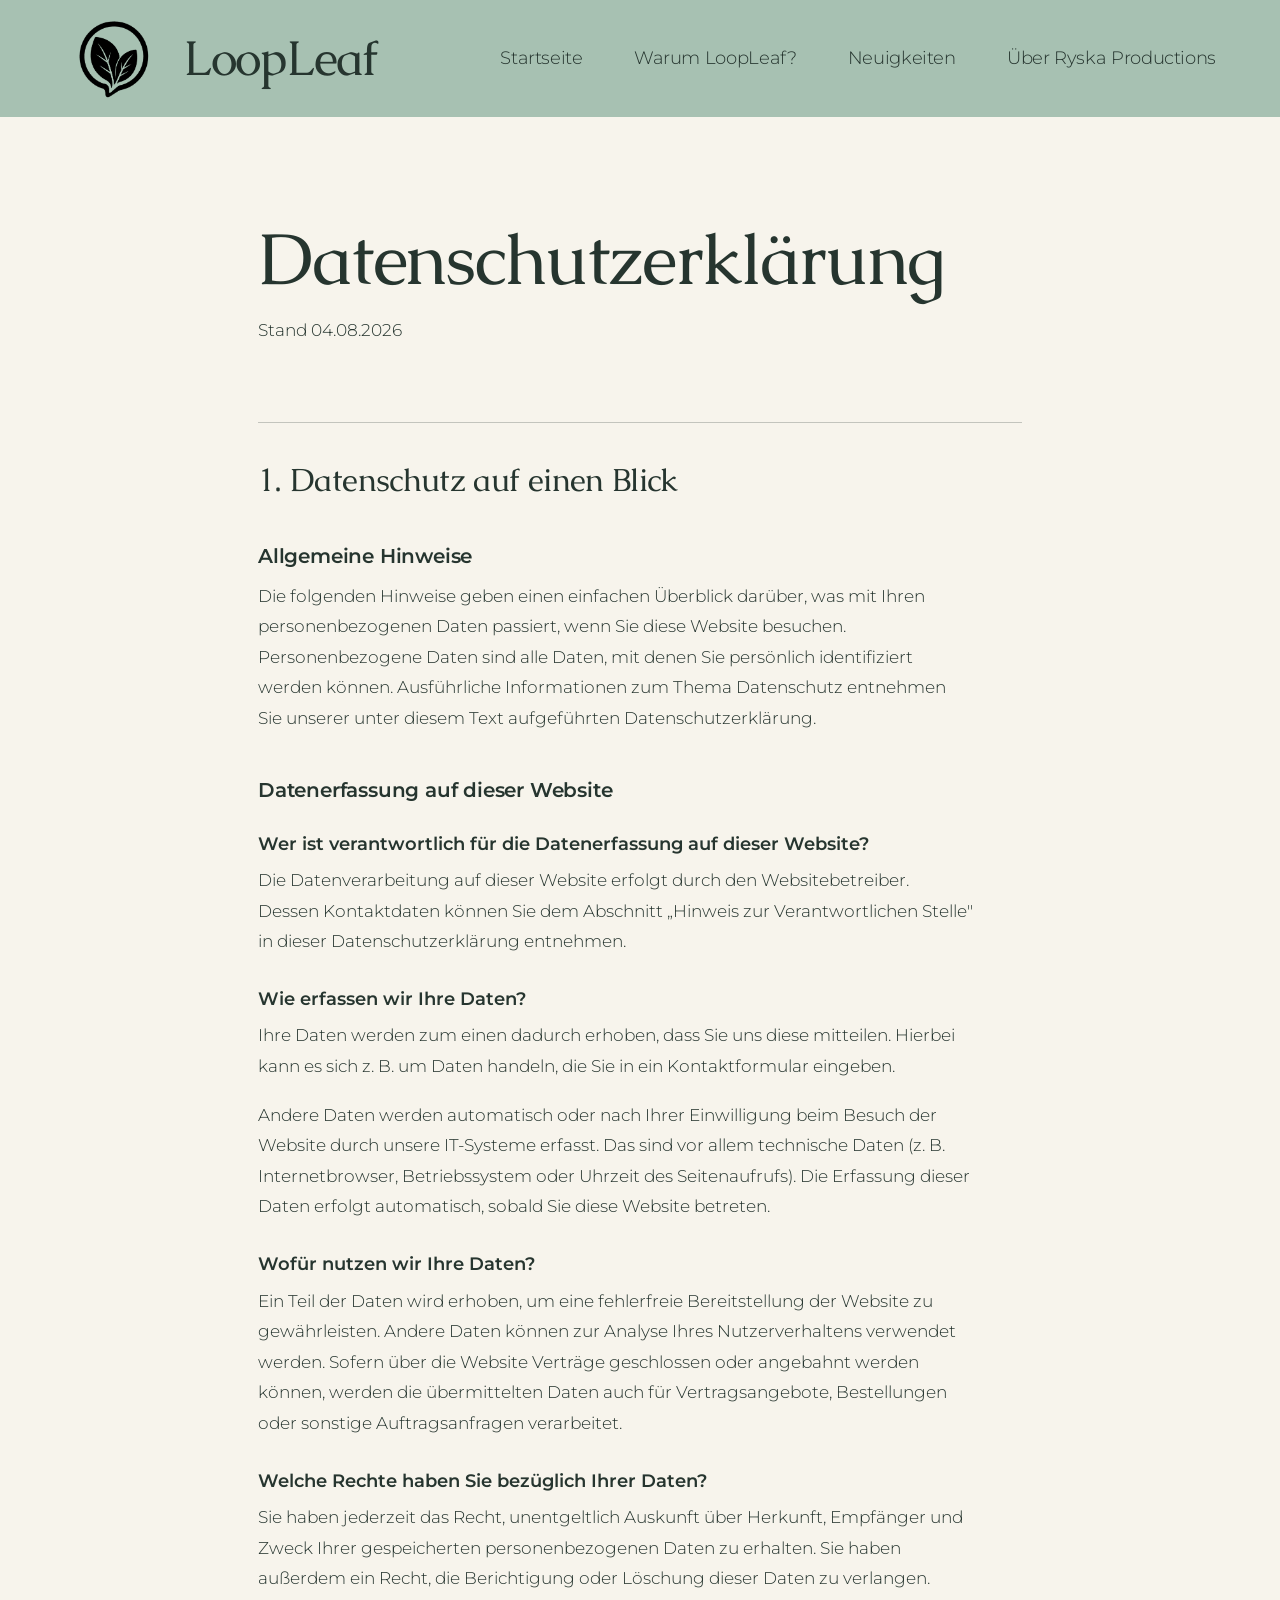
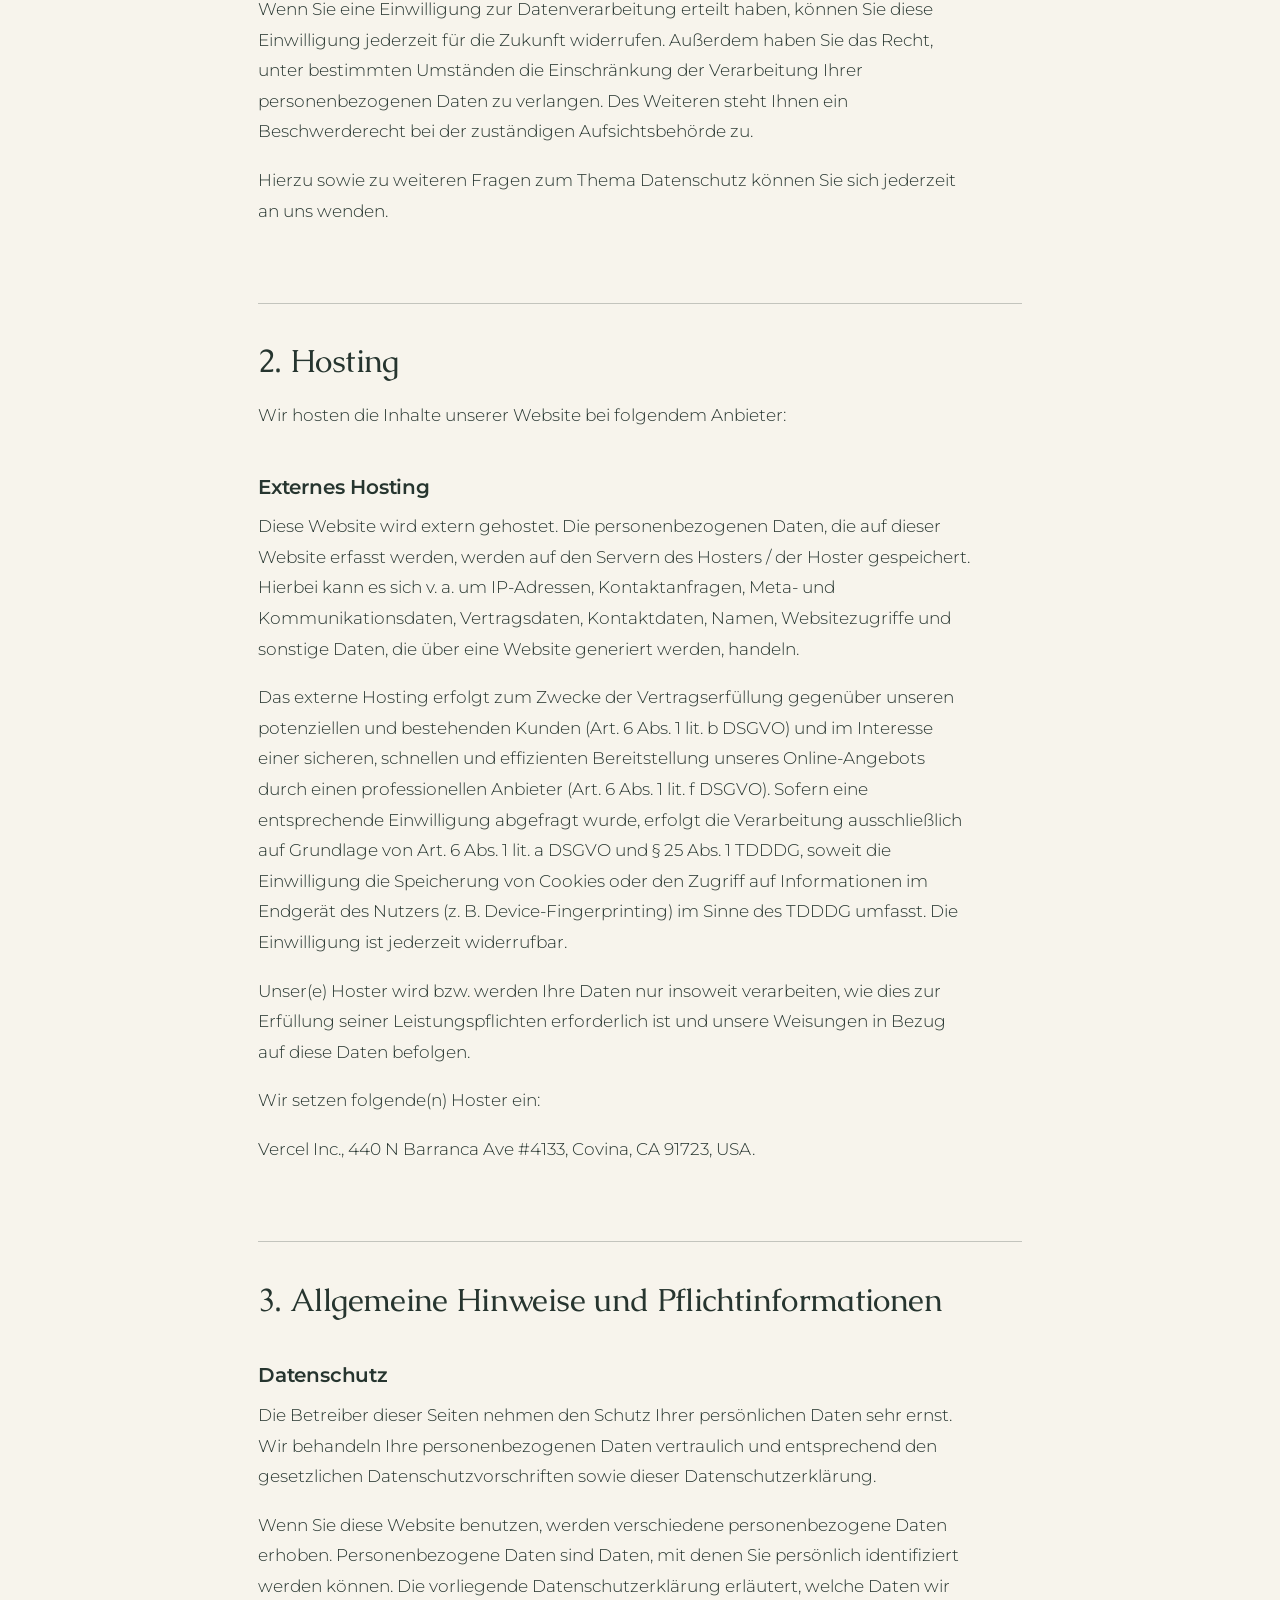
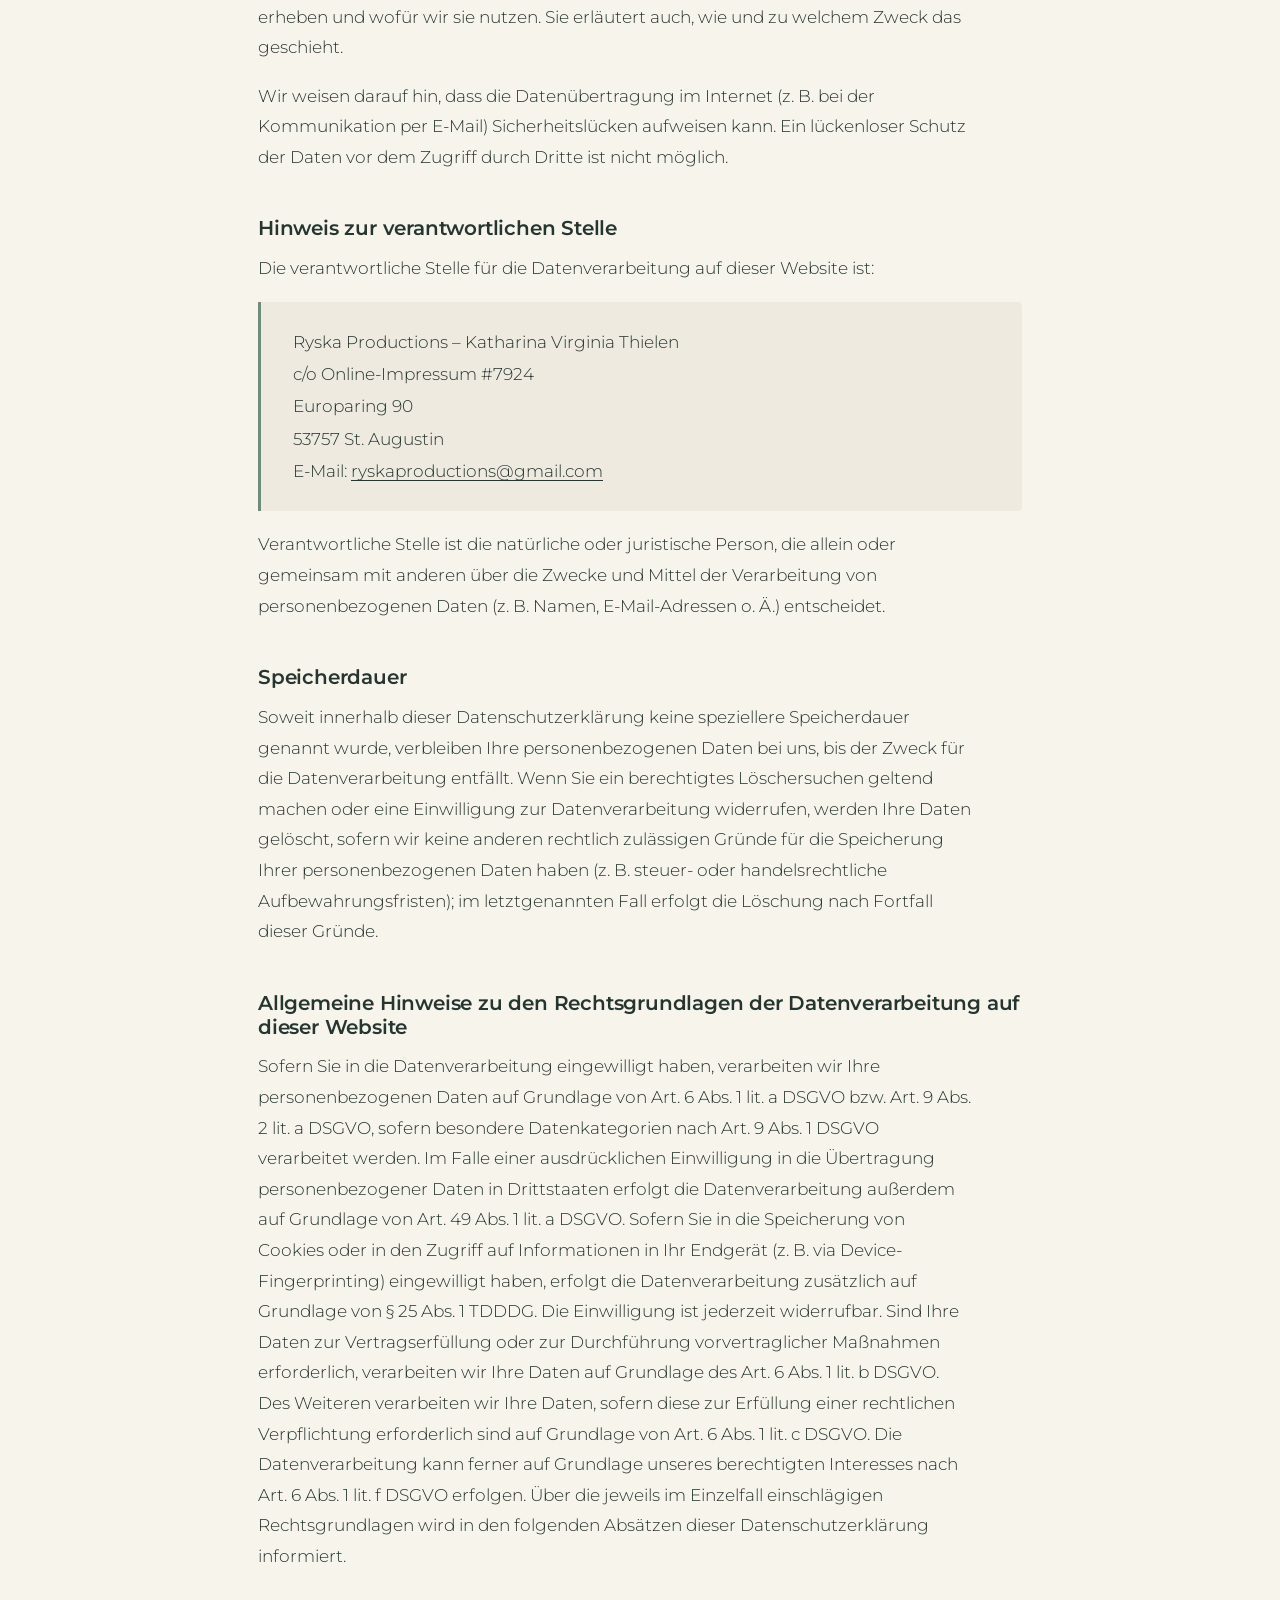
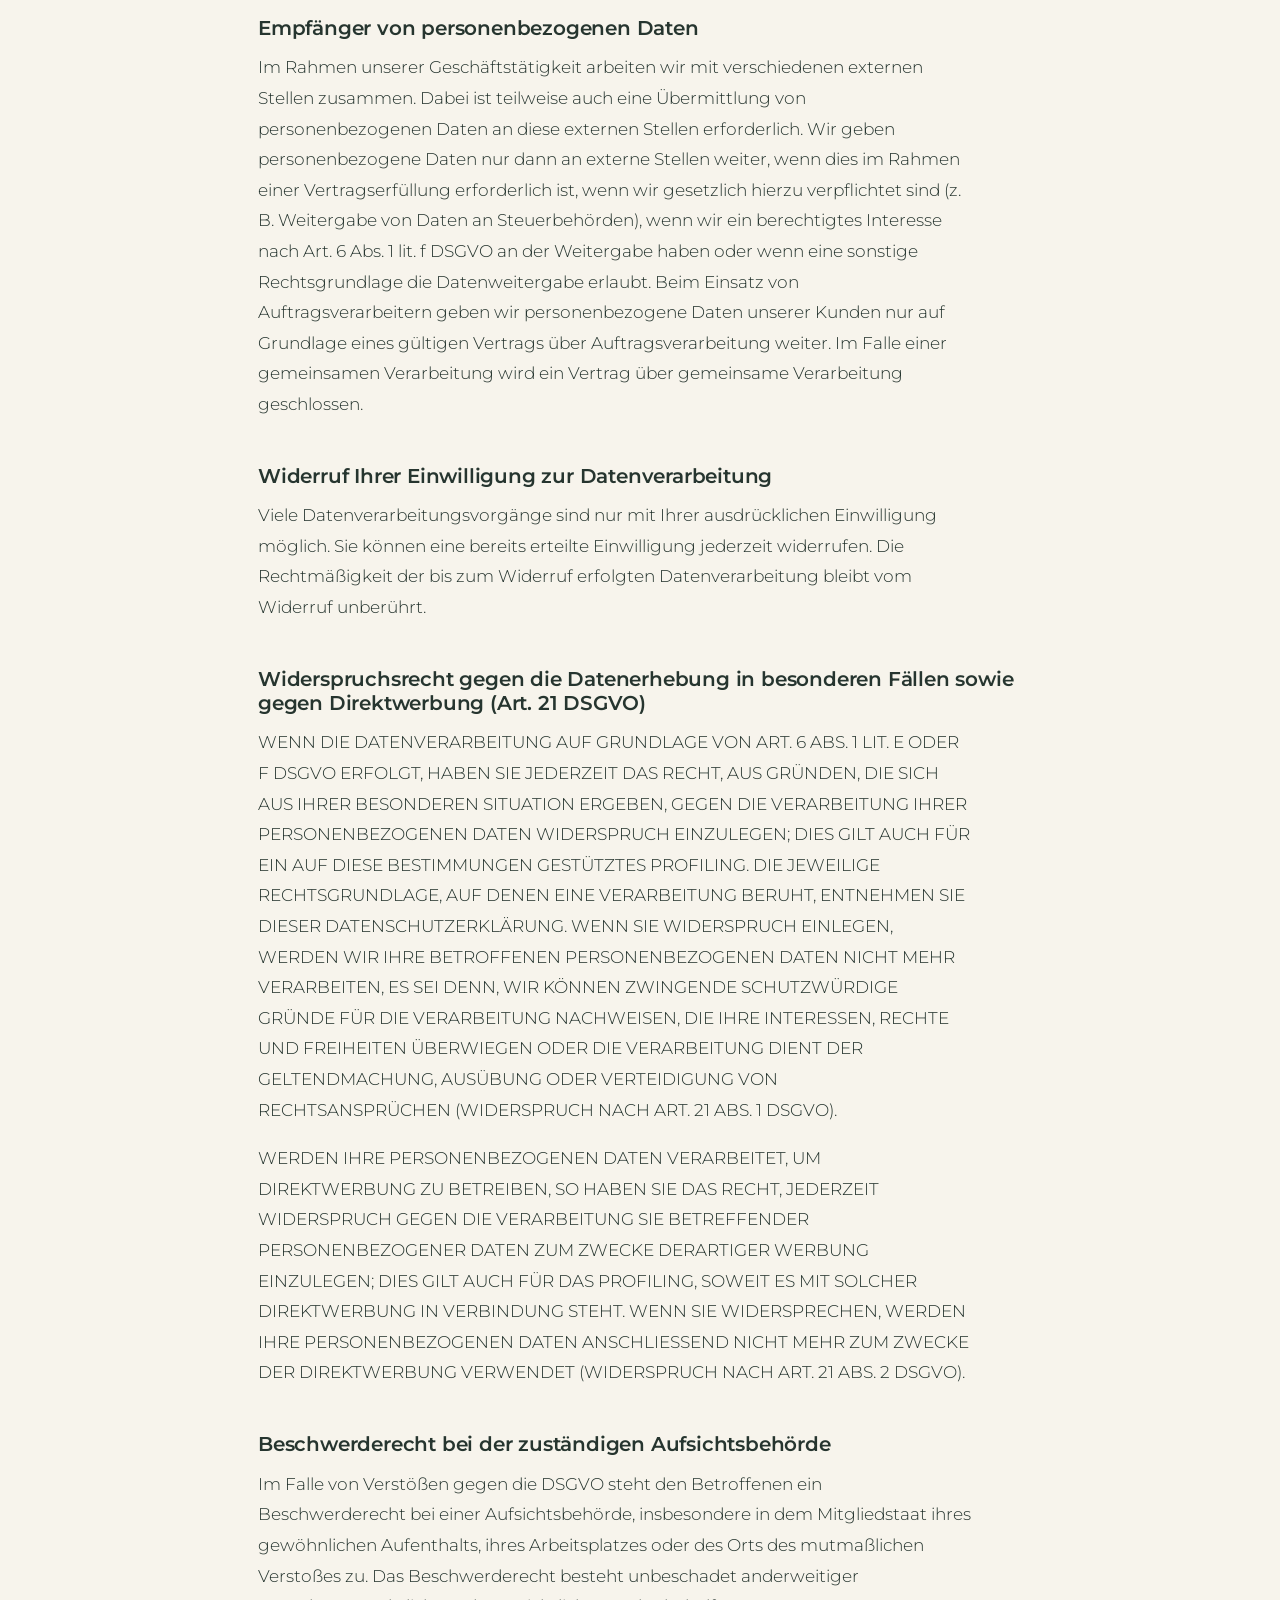
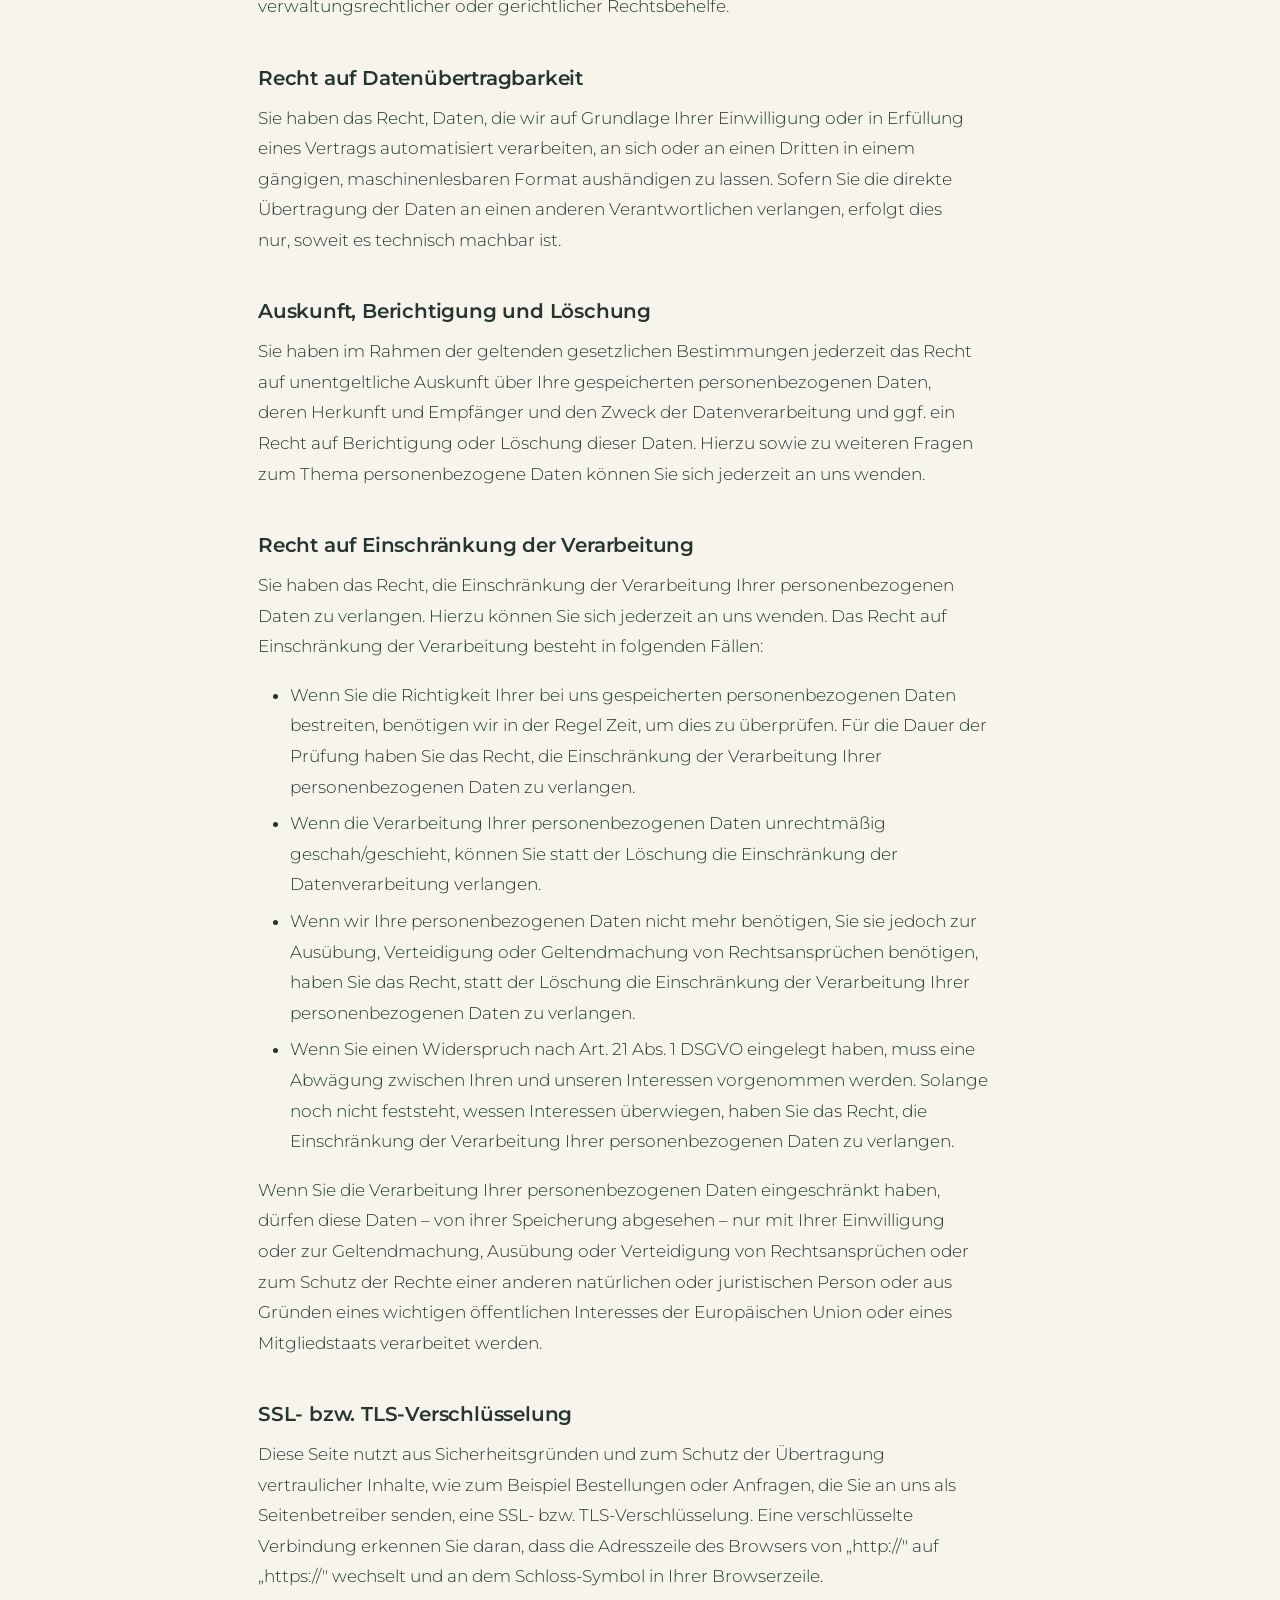
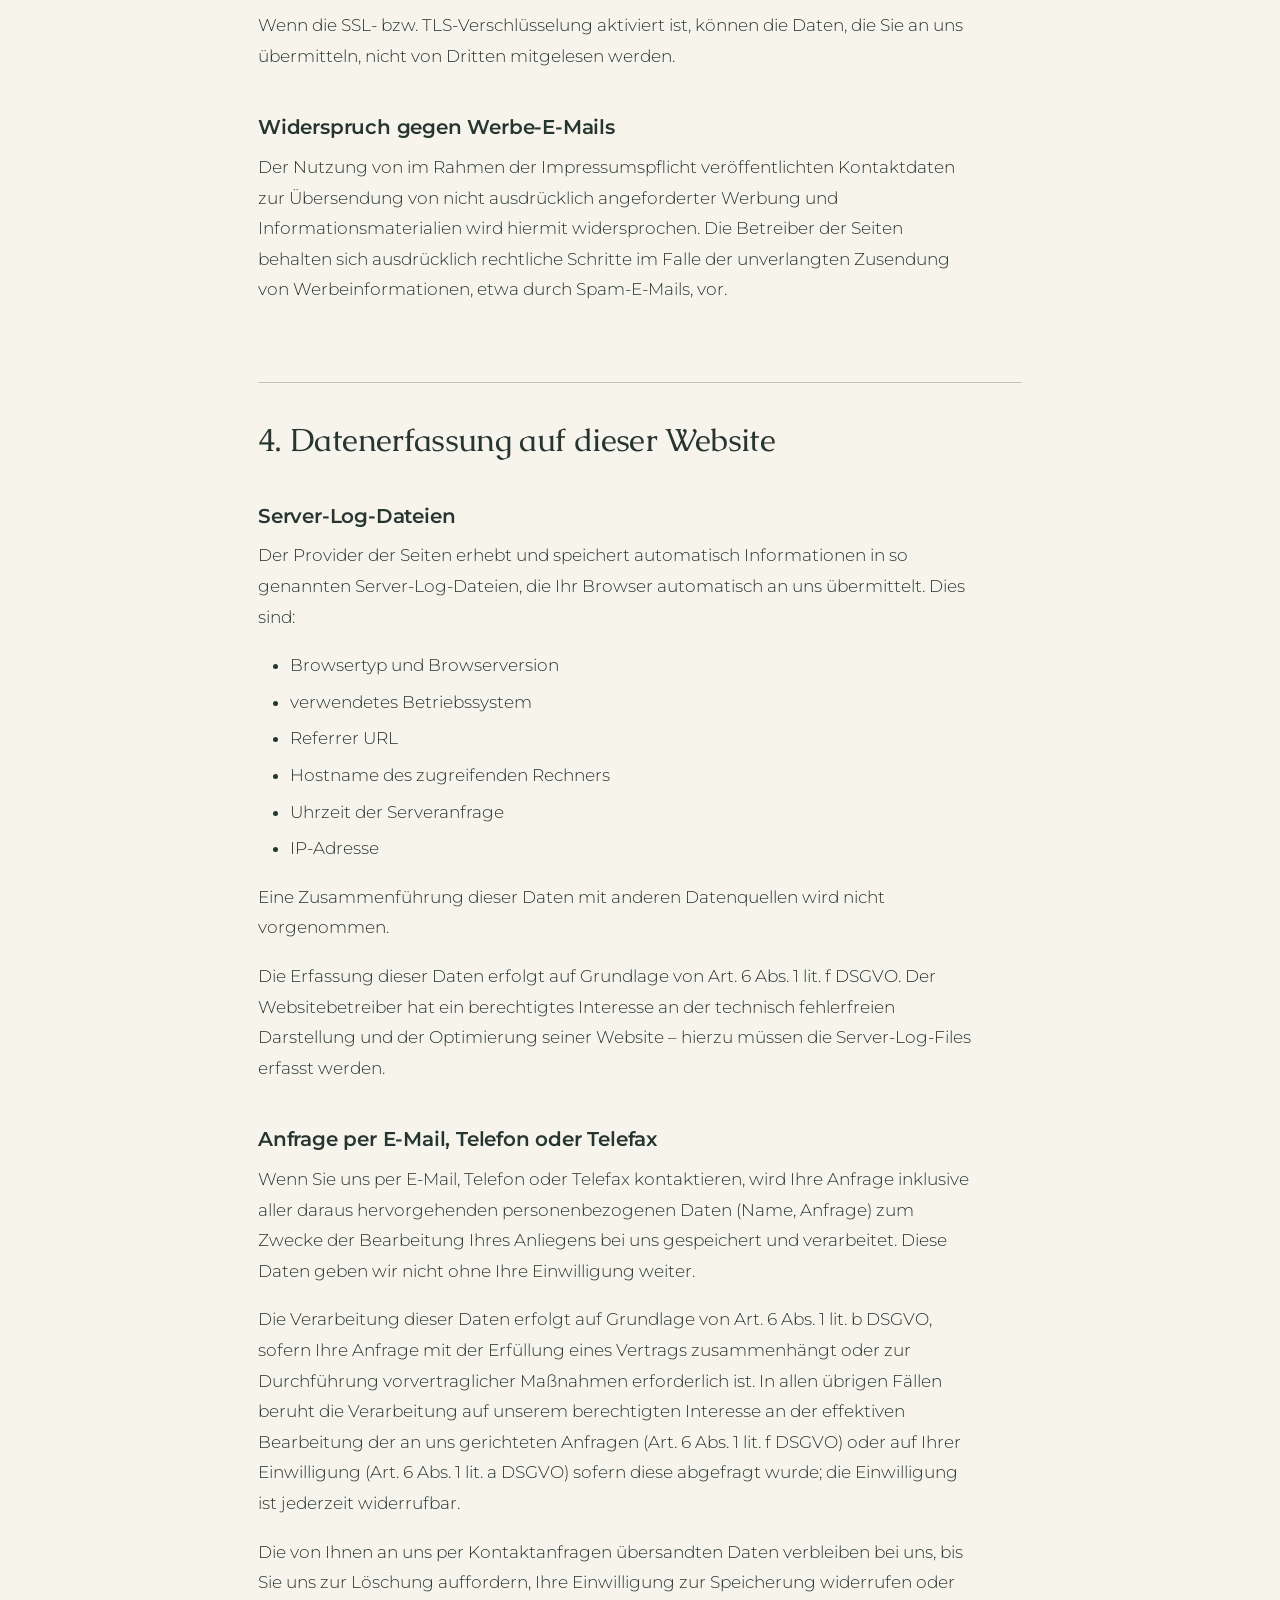
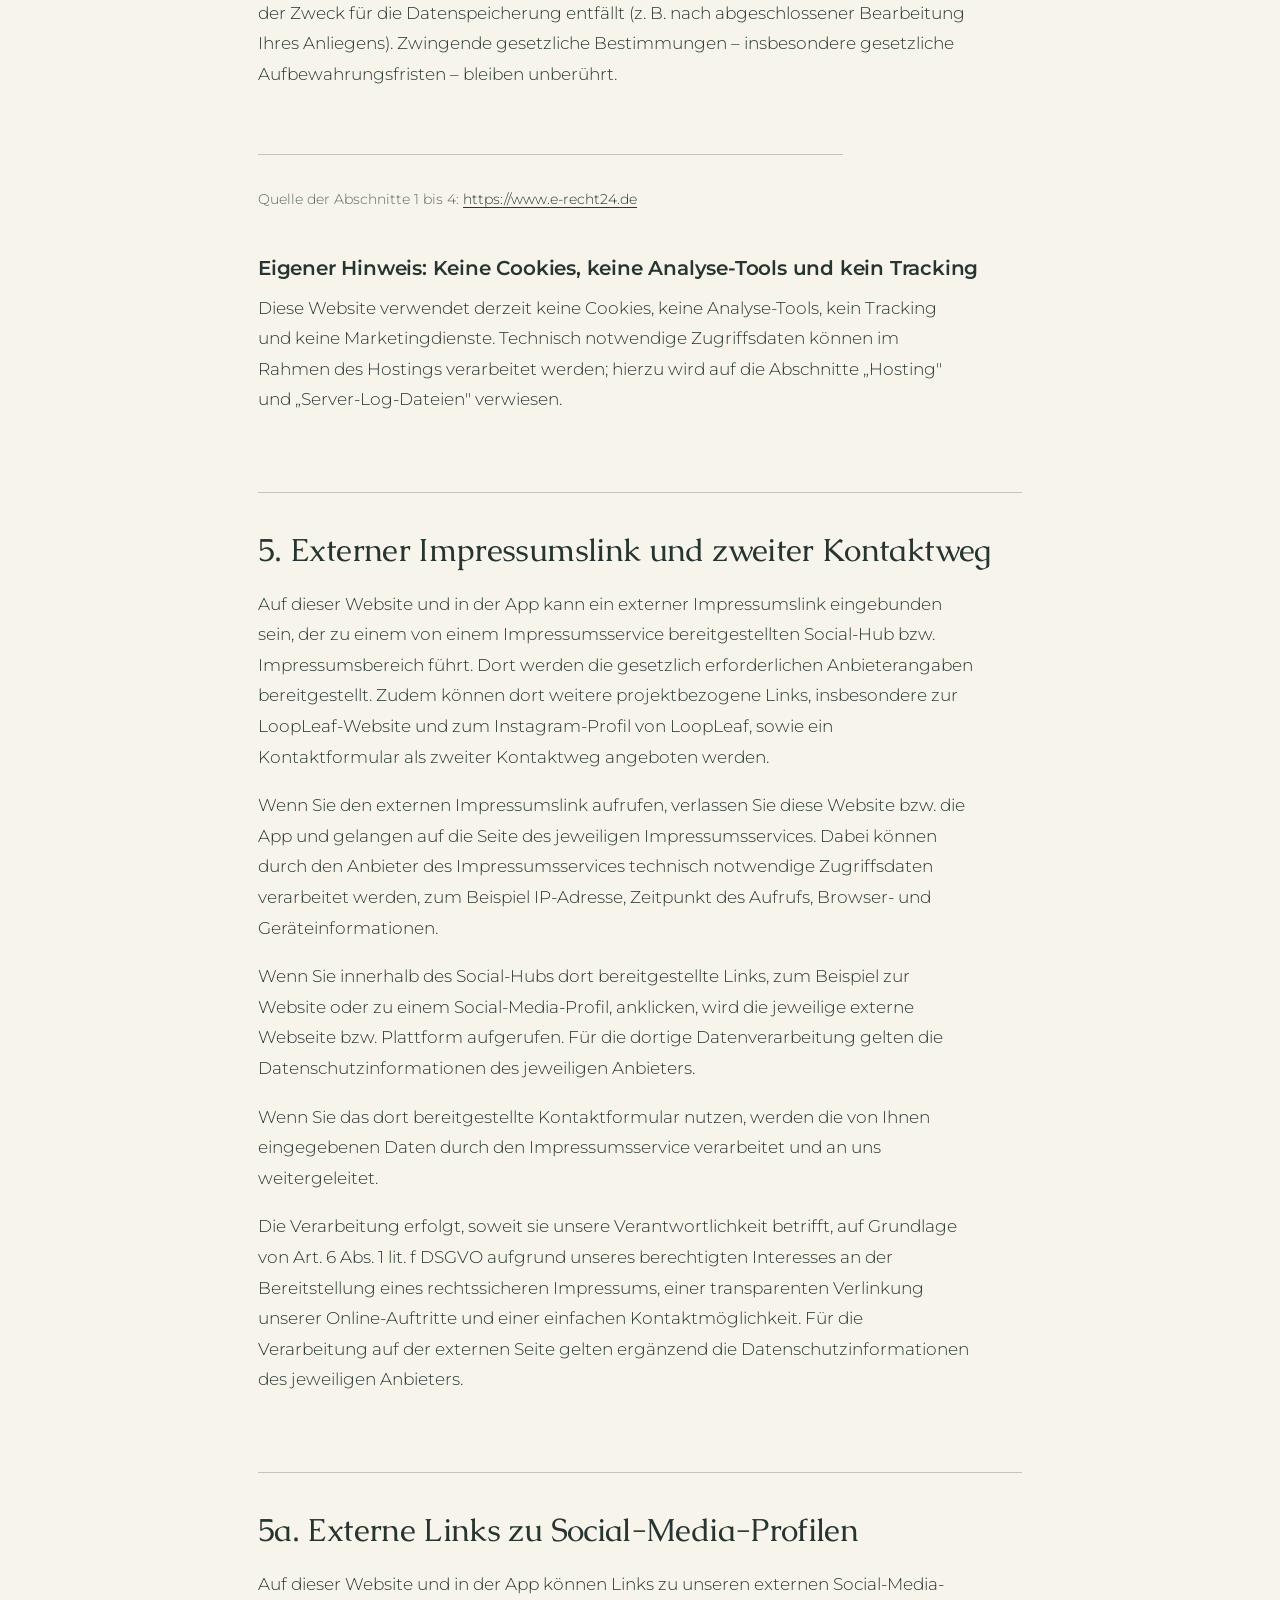
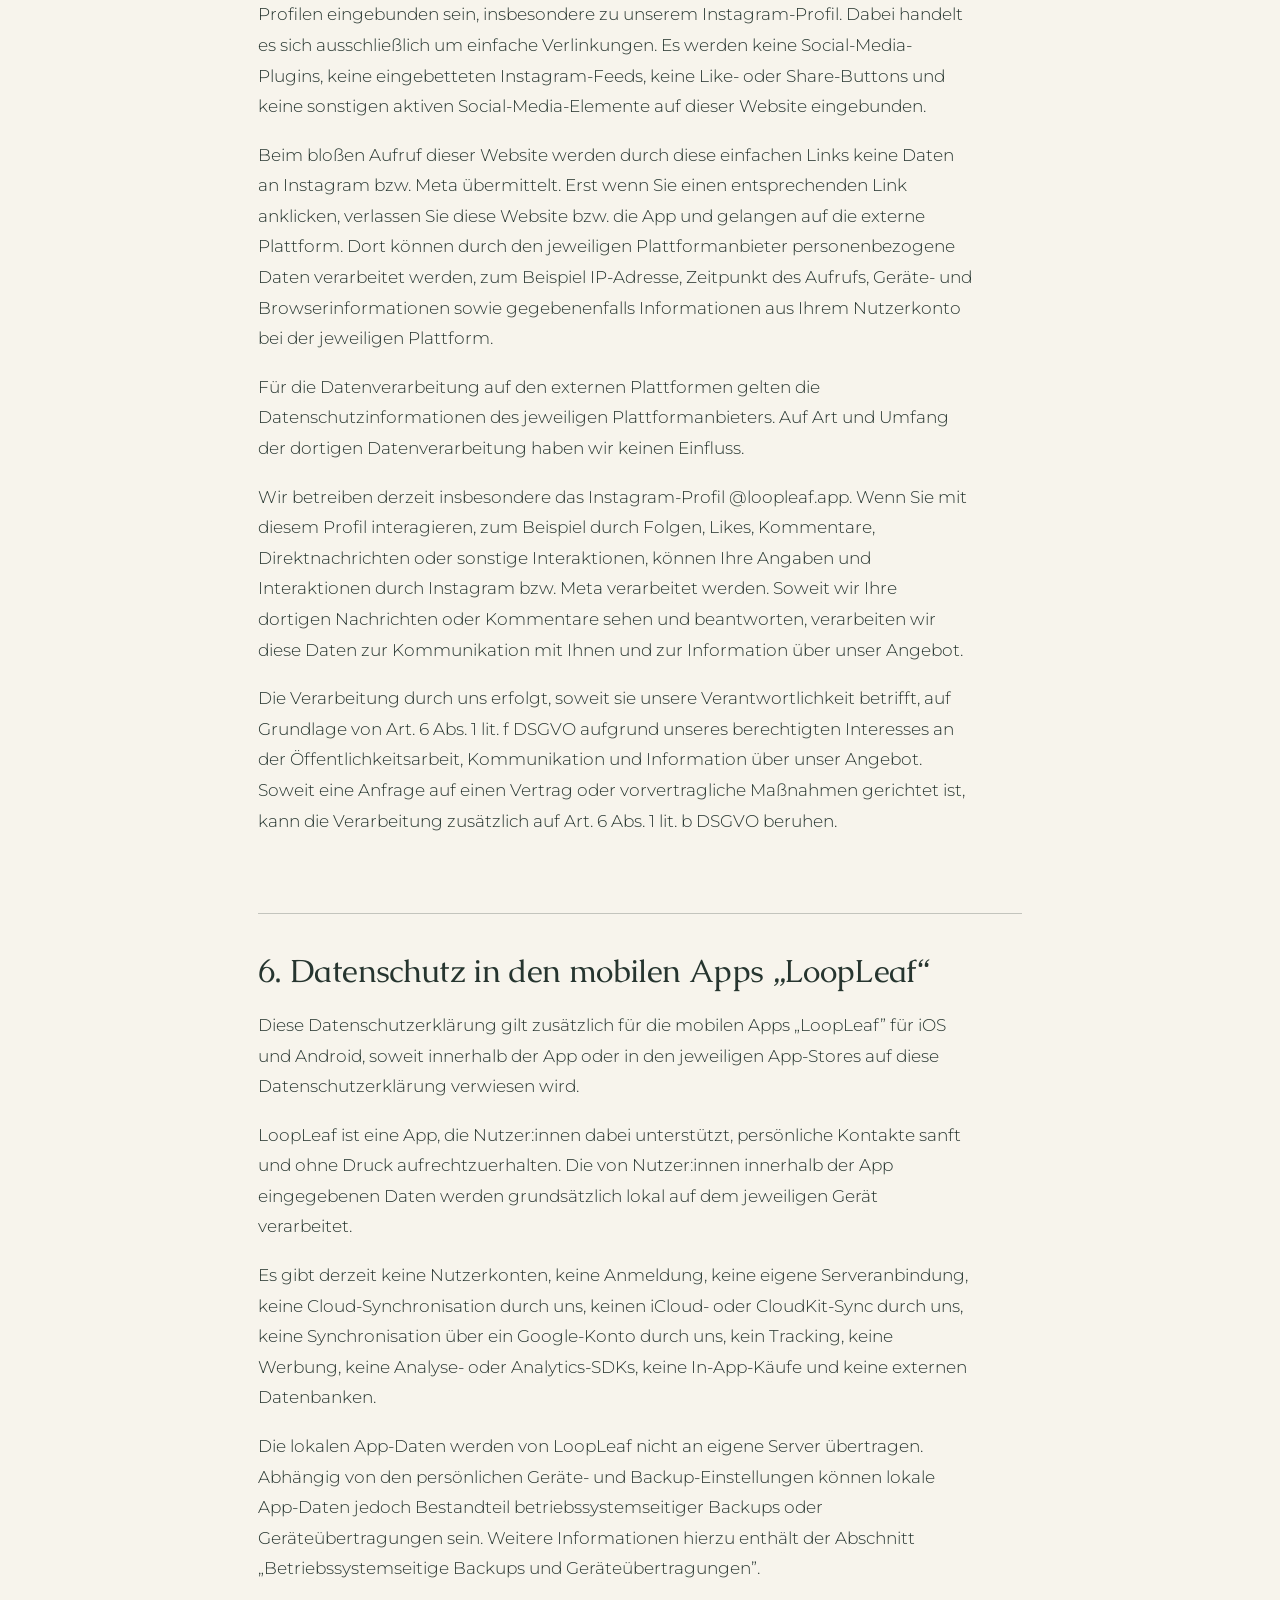
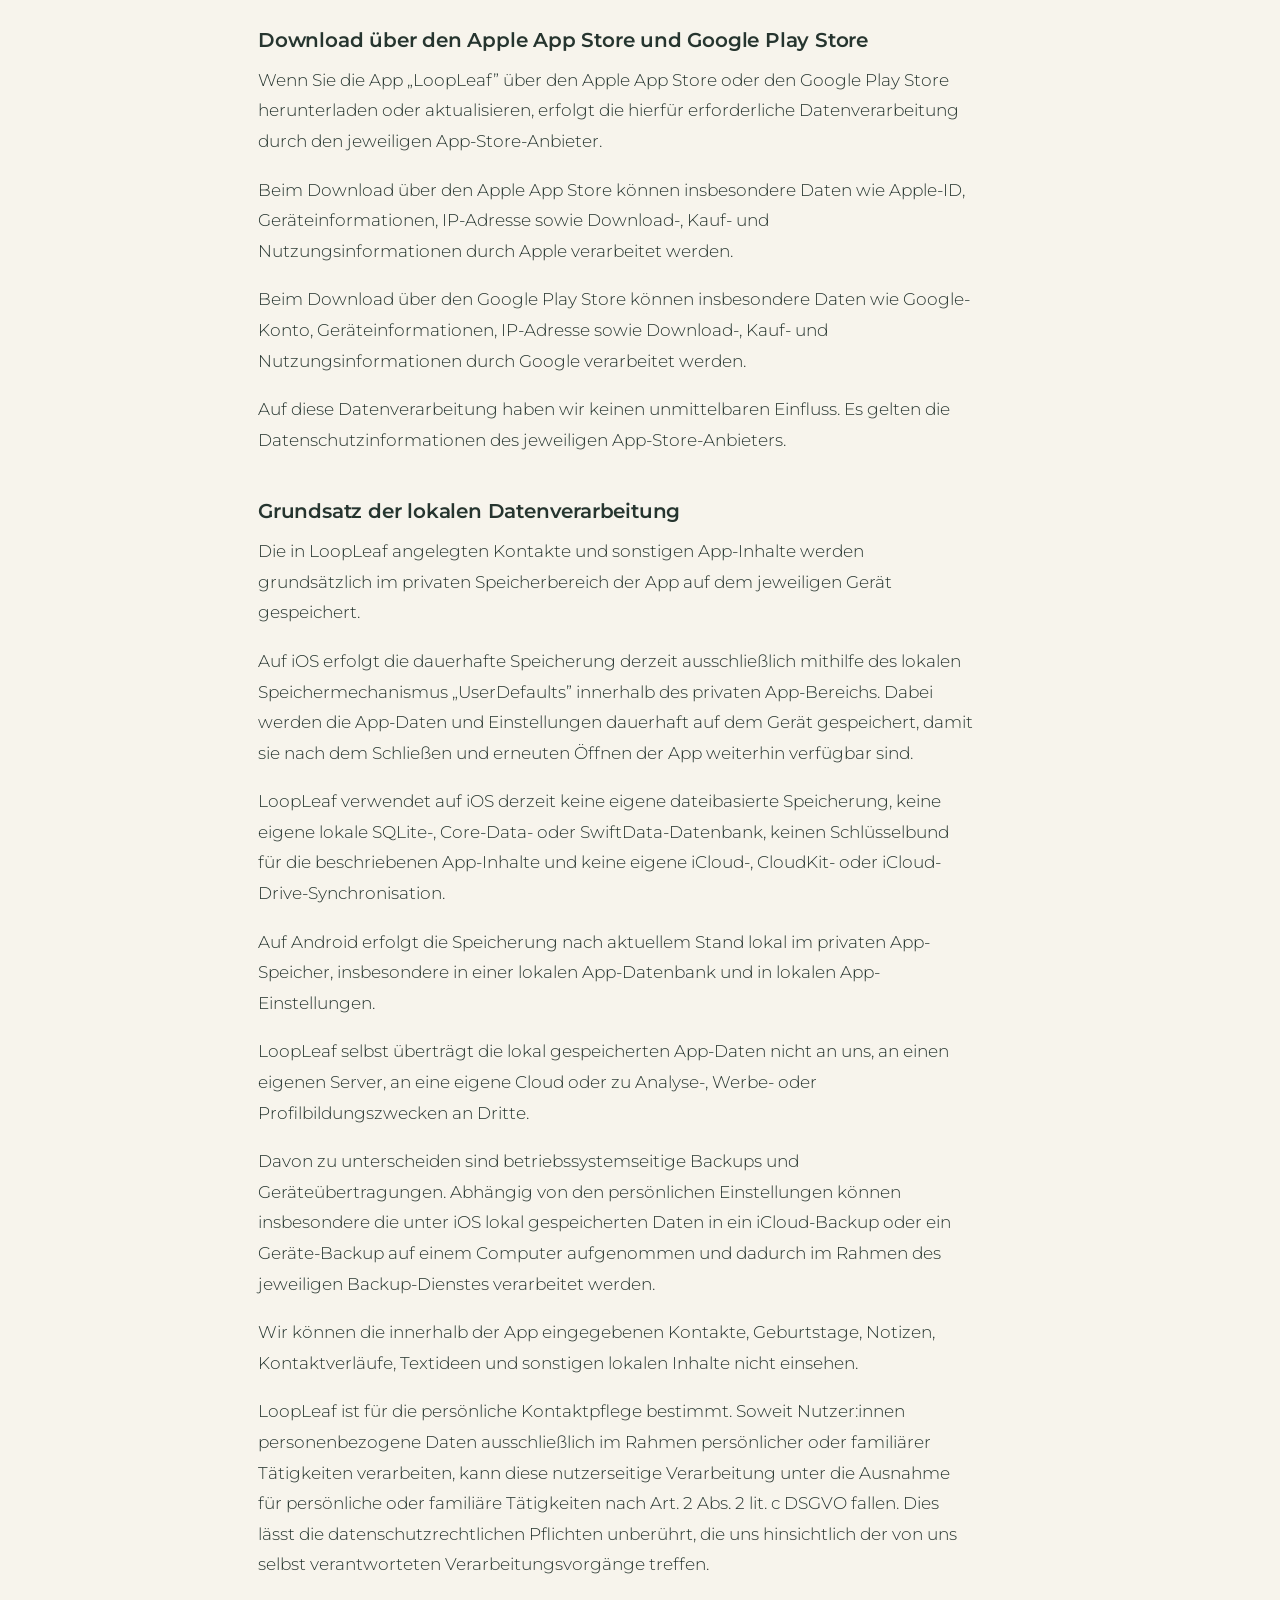
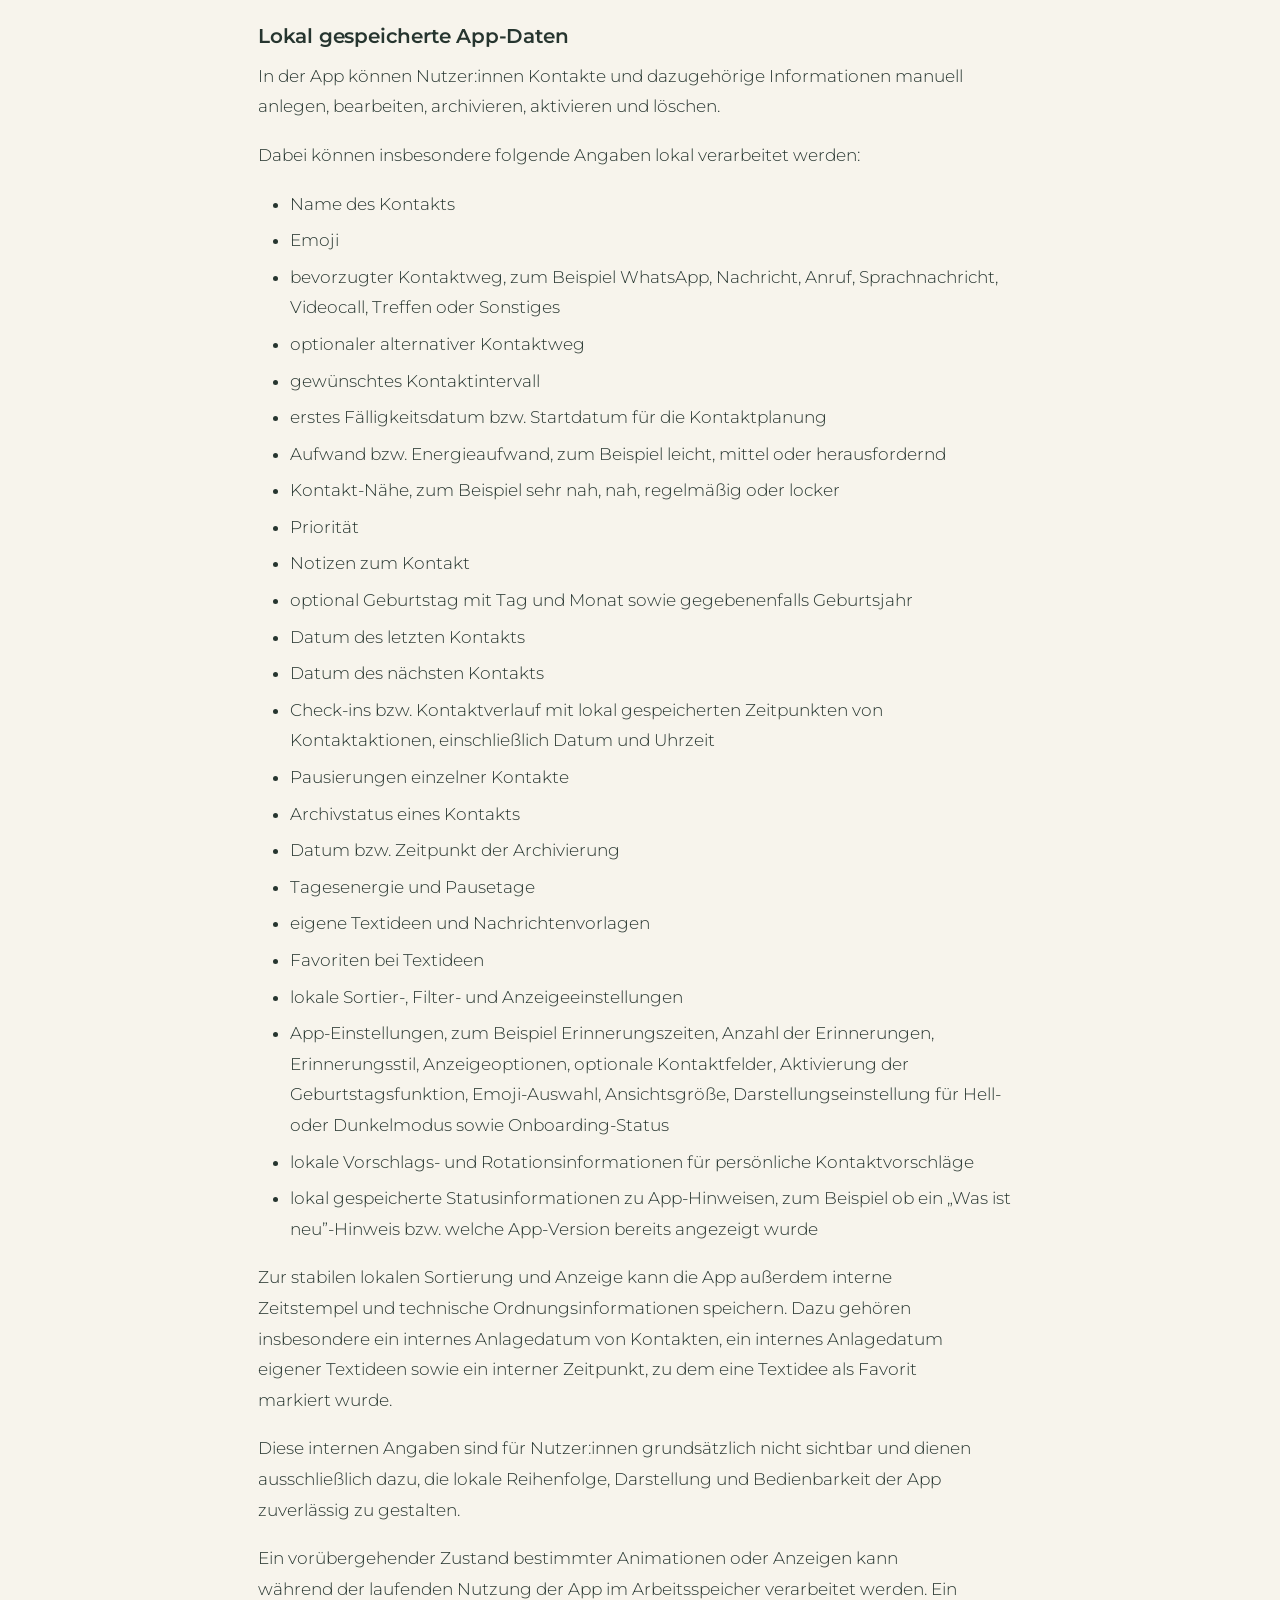
==== commit aeb4f74f: "Update privacy policy and August release news" ====
--- a/datenschutz.html
+++ b/datenschutz.html
@@ -78,8 +78,7 @@
       <div class="privacy-content">
 
         <h1>Datenschutzerklärung</h1>
-        <p class="privacy-stand">Stand 26.06.2026</p>
-
+        <p class="privacy-stand">Stand 04.08.2026</p>
 
         <!-- ================================================
              1. Datenschutz auf einen Blick
@@ -105,7 +104,6 @@
         <h4>Welche Rechte haben Sie bezüglich Ihrer Daten?</h4>
         <p>Sie haben jederzeit das Recht, unentgeltlich Auskunft über Herkunft, Empfänger und Zweck Ihrer gespeicherten personenbezogenen Daten zu erhalten. Sie haben außerdem ein Recht, die Berichtigung oder Löschung dieser Daten zu verlangen. Wenn Sie eine Einwilligung zur Datenverarbeitung erteilt haben, können Sie diese Einwilligung jederzeit für die Zukunft widerrufen. Außerdem haben Sie das Recht, unter bestimmten Umständen die Einschränkung der Verarbeitung Ihrer personenbezogenen Daten zu verlangen. Des Weiteren steht Ihnen ein Beschwerderecht bei der zuständigen Aufsichtsbehörde zu.</p>
         <p>Hierzu sowie zu weiteren Fragen zum Thema Datenschutz können Sie sich jederzeit an uns wenden.</p>
-
 
         <!-- ================================================
              2. Hosting
@@ -121,7 +119,6 @@
         <p>Wir setzen folgende(n) Hoster ein:</p>
         <p>Vercel Inc., 440 N Barranca Ave #4133, Covina, CA 91723, USA.</p>
 
-
         <!-- ================================================
              3. Allgemeine Hinweise und Pflichtinformationen
              ================================================ -->
@@ -135,6 +132,7 @@
 
         <h3>Hinweis zur verantwortlichen Stelle</h3>
         <p>Die verantwortliche Stelle für die Datenverarbeitung auf dieser Website ist:</p>
+
         <address class="privacy-address">
           Ryska Productions – Katharina Virginia Thielen<br>
           c/o Online-Impressum #7924<br>
@@ -186,7 +184,6 @@
         <h3>Widerspruch gegen Werbe-E-Mails</h3>
         <p>Der Nutzung von im Rahmen der Impressumspflicht veröffentlichten Kontaktdaten zur Übersendung von nicht ausdrücklich angeforderter Werbung und Informationsmaterialien wird hiermit widersprochen. Die Betreiber der Seiten behalten sich ausdrücklich rechtliche Schritte im Falle der unverlangten Zusendung von Werbeinformationen, etwa durch Spam-E-Mails, vor.</p>
 
-
         <!-- ================================================
              4. Datenerfassung auf dieser Website
              ================================================ -->
@@ -216,7 +213,6 @@
         <h3>Eigener Hinweis: Keine Cookies, keine Analyse-Tools und kein Tracking</h3>
         <p>Diese Website verwendet derzeit keine Cookies, keine Analyse-Tools, kein Tracking und keine Marketingdienste. Technisch notwendige Zugriffsdaten können im Rahmen des Hostings verarbeitet werden; hierzu wird auf die Abschnitte „Hosting" und „Server-Log-Dateien" verwiesen.</p>
 
-
         <!-- ================================================
              5. Externer Impressumslink und zweiter Kontaktweg
              ================================================ -->
@@ -228,7 +224,6 @@
         <p>Wenn Sie das dort bereitgestellte Kontaktformular nutzen, werden die von Ihnen eingegebenen Daten durch den Impressumsservice verarbeitet und an uns weitergeleitet.</p>
         <p>Die Verarbeitung erfolgt, soweit sie unsere Verantwortlichkeit betrifft, auf Grundlage von Art. 6 Abs. 1 lit. f DSGVO aufgrund unseres berechtigten Interesses an der Bereitstellung eines rechtssicheren Impressums, einer transparenten Verlinkung unserer Online-Auftritte und einer einfachen Kontaktmöglichkeit. Für die Verarbeitung auf der externen Seite gelten ergänzend die Datenschutzinformationen des jeweiligen Anbieters.</p>
 
-
         <!-- ================================================
              5a. Externe Links zu Social-Media-Profilen
              ================================================ -->
@@ -240,7 +235,6 @@
         <p>Wir betreiben derzeit insbesondere das Instagram-Profil @loopleaf.app. Wenn Sie mit diesem Profil interagieren, zum Beispiel durch Folgen, Likes, Kommentare, Direktnachrichten oder sonstige Interaktionen, können Ihre Angaben und Interaktionen durch Instagram bzw. Meta verarbeitet werden. Soweit wir Ihre dortigen Nachrichten oder Kommentare sehen und beantworten, verarbeiten wir diese Daten zur Kommunikation mit Ihnen und zur Information über unser Angebot.</p>
         <p>Die Verarbeitung durch uns erfolgt, soweit sie unsere Verantwortlichkeit betrifft, auf Grundlage von Art. 6 Abs. 1 lit. f DSGVO aufgrund unseres berechtigten Interesses an der Öffentlichkeitsarbeit, Kommunikation und Information über unser Angebot. Soweit eine Anfrage auf einen Vertrag oder vorvertragliche Maßnahmen gerichtet ist, kann die Verarbeitung zusätzlich auf Art. 6 Abs. 1 lit. b DSGVO beruhen.</p>
 
-
         <!-- ================================================
              6. Datenschutz in den mobilen Apps „LoopLeaf“
              ================================================ -->
@@ -250,11 +244,13 @@
         <p>LoopLeaf ist eine App, die Nutzer:innen dabei unterstützt, persönliche Kontakte sanft und ohne Druck aufrechtzuerhalten. Die von Nutzer:innen innerhalb der App eingegebenen Daten werden grundsätzlich lokal auf dem jeweiligen Gerät verarbeitet.</p>
         <p>Es gibt derzeit keine Nutzerkonten, keine Anmeldung, keine eigene Serveranbindung, keine Cloud-Synchronisation durch uns, keinen iCloud- oder CloudKit-Sync durch uns, keine Synchronisation über ein Google-Konto durch uns, kein Tracking, keine Werbung, keine Analyse- oder Analytics-SDKs, keine In-App-Käufe und keine externen Datenbanken.</p>
         <p>Die lokalen App-Daten werden von LoopLeaf nicht an eigene Server übertragen. Abhängig von den persönlichen Geräte- und Backup-Einstellungen können lokale App-Daten jedoch Bestandteil betriebssystemseitiger Backups oder Geräteübertragungen sein. Weitere Informationen hierzu enthält der Abschnitt „Betriebssystemseitige Backups und Geräteübertragungen”.</p>
+
         <h3>Download über den Apple App Store und Google Play Store</h3>
         <p>Wenn Sie die App „LoopLeaf” über den Apple App Store oder den Google Play Store herunterladen oder aktualisieren, erfolgt die hierfür erforderliche Datenverarbeitung durch den jeweiligen App-Store-Anbieter.</p>
         <p>Beim Download über den Apple App Store können insbesondere Daten wie Apple-ID, Geräteinformationen, IP-Adresse sowie Download-, Kauf- und Nutzungsinformationen durch Apple verarbeitet werden.</p>
         <p>Beim Download über den Google Play Store können insbesondere Daten wie Google-Konto, Geräteinformationen, IP-Adresse sowie Download-, Kauf- und Nutzungsinformationen durch Google verarbeitet werden.</p>
         <p>Auf diese Datenverarbeitung haben wir keinen unmittelbaren Einfluss. Es gelten die Datenschutzinformationen des jeweiligen App-Store-Anbieters.</p>
+
         <h3>Grundsatz der lokalen Datenverarbeitung</h3>
         <p>Die in LoopLeaf angelegten Kontakte und sonstigen App-Inhalte werden grundsätzlich im privaten Speicherbereich der App auf dem jeweiligen Gerät gespeichert.</p>
         <p>Auf iOS erfolgt die dauerhafte Speicherung derzeit ausschließlich mithilfe des lokalen Speichermechanismus „UserDefaults” innerhalb des privaten App-Bereichs. Dabei werden die App-Daten und Einstellungen dauerhaft auf dem Gerät gespeichert, damit sie nach dem Schließen und erneuten Öffnen der App weiterhin verfügbar sind.</p>
@@ -264,6 +260,7 @@
         <p>Davon zu unterscheiden sind betriebssystemseitige Backups und Geräteübertragungen. Abhängig von den persönlichen Einstellungen können insbesondere die unter iOS lokal gespeicherten Daten in ein iCloud-Backup oder ein Geräte-Backup auf einem Computer aufgenommen und dadurch im Rahmen des jeweiligen Backup-Dienstes verarbeitet werden.</p>
         <p>Wir können die innerhalb der App eingegebenen Kontakte, Geburtstage, Notizen, Kontaktverläufe, Textideen und sonstigen lokalen Inhalte nicht einsehen.</p>
         <p>LoopLeaf ist für die persönliche Kontaktpflege bestimmt. Soweit Nutzer:innen personenbezogene Daten ausschließlich im Rahmen persönlicher oder familiärer Tätigkeiten verarbeiten, kann diese nutzerseitige Verarbeitung unter die Ausnahme für persönliche oder familiäre Tätigkeiten nach Art. 2 Abs. 2 lit. c DSGVO fallen. Dies lässt die datenschutzrechtlichen Pflichten unberührt, die uns hinsichtlich der von uns selbst verantworteten Verarbeitungsvorgänge treffen.</p>
+
         <h3>Lokal gespeicherte App-Daten</h3>
         <p>In der App können Nutzer:innen Kontakte und dazugehörige Informationen manuell anlegen, bearbeiten, archivieren, aktivieren und löschen.</p>
         <p>Dabei können insbesondere folgende Angaben lokal verarbeitet werden:</p>
@@ -289,17 +286,20 @@
           <li>eigene Textideen und Nachrichtenvorlagen</li>
           <li>Favoriten bei Textideen</li>
           <li>lokale Sortier-, Filter- und Anzeigeeinstellungen</li>
-          <li>App-Einstellungen, zum Beispiel Erinnerungszeiten, Anzahl der Erinnerungen, Anzeigeoptionen, optionale Kontaktfelder, Aktivierung der Geburtstagsfunktion, Emoji-Auswahl, Ansichtsgröße, Darstellungseinstellung für Hell- oder Dunkelmodus sowie Onboarding-Status</li>
+          <li>App-Einstellungen, zum Beispiel Erinnerungszeiten, Anzahl der Erinnerungen, Erinnerungsstil, Anzeigeoptionen, optionale Kontaktfelder, Aktivierung der Geburtstagsfunktion, Emoji-Auswahl, Ansichtsgröße, Darstellungseinstellung für Hell- oder Dunkelmodus sowie Onboarding-Status</li>
+          <li>lokale Vorschlags- und Rotationsinformationen für persönliche Kontaktvorschläge</li>
           <li>lokal gespeicherte Statusinformationen zu App-Hinweisen, zum Beispiel ob ein „Was ist neu”-Hinweis bzw. welche App-Version bereits angezeigt wurde</li>
         </ul>
         <p>Zur stabilen lokalen Sortierung und Anzeige kann die App außerdem interne Zeitstempel und technische Ordnungsinformationen speichern. Dazu gehören insbesondere ein internes Anlagedatum von Kontakten, ein internes Anlagedatum eigener Textideen sowie ein interner Zeitpunkt, zu dem eine Textidee als Favorit markiert wurde.</p>
         <p>Diese internen Angaben sind für Nutzer:innen grundsätzlich nicht sichtbar und dienen ausschließlich dazu, die lokale Reihenfolge, Darstellung und Bedienbarkeit der App zuverlässig zu gestalten.</p>
         <p>Ein vorübergehender Zustand bestimmter Animationen oder Anzeigen kann während der laufenden Nutzung der App im Arbeitsspeicher verarbeitet werden. Ein solcher nur vorübergehender Zustand wird nach aktuellem Implementierungsstand nicht dauerhaft gespeichert und ist nach Beendigung der jeweiligen App-Sitzung nicht mehr vorhanden.</p>
+
         <h3>Kontakteinträge und Kontakthistorie</h3>
         <p>Wenn Nutzer:innen einen Kontakt als erfolgt markieren, zum Beispiel über „Heute kontaktiert”, oder einen Kontakt manuell nachtragen, speichert die App lokal den jeweiligen Zeitpunkt der Kontaktaktion, insbesondere Datum und Uhrzeit.</p>
         <p>Diese Angaben dienen der persönlichen Kontaktübersicht, dem lokalen Kontaktverlauf sowie der Berechnung von Kontaktintervallen, Fälligkeiten, Sortierungen und Erinnerungen innerhalb der App.</p>
         <p>Wird an einem Geburtstag eines Kontakts eine Kontaktaktion als erfolgt eingetragen, handelt es sich um einen regulären Kontakteintrag. Die Kontakthistorie und die nächste Fälligkeit werden entsprechend dem für den Kontakt eingestellten Kontaktrhythmus aktualisiert.</p>
         <p>Diese Angaben werden durch LoopLeaf nicht an uns oder an einen eigenen Server übertragen. Sie können jedoch zusammen mit den sonstigen lokalen App-Daten Bestandteil eines betriebssystemseitigen Backups oder einer Geräteübertragung sein.</p>
+
         <h3>Kontaktarchiv</h3>
         <p>Nutzer:innen können Kontakte archivieren und später wieder aktivieren.</p>
         <p>Beim Archivieren wird der betreffende Kontakt nicht gelöscht. Die bereits gespeicherten Angaben bleiben grundsätzlich erhalten. Dazu können insbesondere gehören:</p>
@@ -321,6 +321,7 @@
         <p>Auch bei einem archivierten Kontakt können weiterhin neue Kontakteinträge zur Kontakthistorie hinzugefügt werden. Ein solcher Eintrag dient ausschließlich der Dokumentation in der Kontakthistorie. Der Kontakt bleibt archiviert und wird durch den Eintrag nicht automatisch wieder in den aktiven Kontaktrhythmus aufgenommen.</p>
         <p>Bei einer erneuten Aktivierung wird der Kontakt wieder als aktiver Kontakt behandelt und in die hierfür vorgesehenen Funktionen und den normalen Kontaktrhythmus aufgenommen.</p>
         <p>Das Archivieren eines Kontakts ist keine Löschung. Für eine vollständige Entfernung des Kontakts aus LoopLeaf muss die Löschfunktion für den betreffenden Kontakt oder die Funktion „Alle Daten löschen” verwendet werden.</p>
+
         <h3>Optionale Geburtstagsfunktion</h3>
         <p>Für Kontakte kann optional ein Geburtstag gespeichert werden.</p>
         <p>Dabei können Tag und Monat sowie optional das Geburtsjahr eingetragen werden. Die Eingabe eines Geburtsjahres ist nicht erforderlich.</p>
@@ -331,7 +332,9 @@
           <li>ein heutiger Geburtstag auf der Heute-Seite angezeigt werden,</li>
           <li>ein morgiger Geburtstag auf der Heute-Seite angezeigt werden,</li>
           <li>eine Geburtstagsmarkierung bei einem Kontakt erscheinen.</li>
-          <li>Ein gespeicherter Geburtstag verändert für sich allein nicht:</li>
+        </ul>
+        <p>Ein gespeicherter Geburtstag verändert für sich allein nicht:</p>
+        <ul>
           <li>das Kontaktintervall,</li>
           <li>die Fälligkeit des Kontakts,</li>
           <li>die Tagesenergie,</li>
@@ -343,6 +346,7 @@
         <p>Wird die Geburtstagsfunktion später wieder eingeschaltet, werden die zuvor gespeicherten Geburtstage erneut angezeigt.</p>
         <p>Ein gespeicherter Geburtstag wird nur gelöscht, wenn er im Kontaktformular ausdrücklich entfernt wird, der betreffende Kontakt gelöscht wird oder alle lokalen App-Daten gelöscht werden.</p>
         <p>Zusätzlich wird lokal gespeichert, ob die Geburtstagsfunktion aktiviert oder deaktiviert ist. Diese Einstellung bleibt grundsätzlich auch nach einem App- oder Geräteneustart erhalten.</p>
+
         <h3>Lokale Kontaktsuche</h3>
         <p>Auf der normalen Kontakte-Seite und im Kontaktarchiv kann eine lokale Suchfunktion verwendet werden.</p>
         <p>Die Suche verarbeitet ausschließlich die innerhalb von LoopLeaf gespeicherten Kontaktnamen.</p>
@@ -369,6 +373,7 @@
         <p>Nach dem Schließen der Suche gilt wieder die zuvor ausgewählte normale Kontaktsortierung.</p>
         <p>Die Suchfunktion greift nicht auf das systemweite Adressbuch oder die Kontakte-App des Geräts zu.</p>
         <p>Da der Suchbegriff nicht dauerhaft gespeichert wird, ist er nicht Bestandteil der dauerhaft gespeicherten App-Daten. Während einer laufenden Suche kann er vorübergehend im Arbeitsspeicher verarbeitet werden.</p>
+
         <h3>Kein automatischer Zugriff auf Gerätedaten</h3>
         <p>Die App greift nicht automatisch auf das Adressbuch bzw. die Kontakte des Geräts zu. Kontakte werden von Nutzer:innen manuell innerhalb von LoopLeaf eingetragen.</p>
         <p>Die Auswahl eines Kontaktwegs wie „WhatsApp”, „Nachricht”, „Anruf”, „Sprachnachricht”, „Videocall” oder „Treffen” dient grundsätzlich nur der persönlichen Organisation innerhalb der App. Damit ist keine automatische technische Anbindung an WhatsApp, Telefon, SMS, das Systemadressbuch, den Kalender oder andere Kommunikationsdienste verbunden.</p>
@@ -385,12 +390,14 @@
           <li>Telefonnummern oder E-Mail-Adressen aus dem Systemadressbuch.</li>
         </ul>
         <p>Freitextfelder wie Notizen oder eigene Textideen können allerdings Inhalte enthalten, die Nutzer:innen selbst eingeben. Nutzer:innen sollten in Freitextfeldern keine besonders sensiblen Angaben über sich oder andere Personen speichern, sofern dies für ihre persönliche Nutzung nicht erforderlich ist.</p>
+
         <h3>App-Einstellungen, Sortierung, Filter und optionale Kontaktfelder</h3>
         <p>In den Einstellungen der App können Nutzer:innen bestimmte Anzeige-, Eingabe- und Erinnerungsoptionen anpassen.</p>
         <p>Dazu können insbesondere gehören:</p>
         <ul>
           <li>Erinnerungszeiten,</li>
           <li>Anzahl der Erinnerungen,</li>
+          <li>Erinnerungsstil „Allgemein” oder „Persönlicher Kontaktvorschlag”,</li>
           <li>Anzeige der Tagesenergie,</li>
           <li>Check-ins an Pausetagen,</li>
           <li>Ansichtsgröße,</li>
@@ -406,6 +413,7 @@
         <p>Die Emoji-Auswahl kann je nach Einstellung reduziert oder erweitert angezeigt werden. Außerdem kann eingestellt werden, ob Standardtextideen ohne Emojis angezeigt werden. Diese Einstellungen dienen ausschließlich der lokalen Darstellung und Bedienbarkeit innerhalb der App.</p>
         <p>Optionale Kontaktfelder betreffen ausschließlich das Formular zum Anlegen und Bearbeiten eines Kontakts innerhalb der App. Je nach Einstellung können insbesondere ein alternativer Kontaktweg, eine zusätzliche Nähe-Auswahl wie „nah”, ein erstes Fälligkeitsdatum bzw. Startdatum und ein Geburtstagsfeld angezeigt werden.</p>
         <p>Das Ausblenden eines optionalen Kontaktfelds löscht nicht automatisch die darin bereits gespeicherten Angaben. Dies gilt insbesondere für die Geburtstagsfunktion. Soweit eine Angabe vollständig entfernt werden soll, muss sie im betreffenden Kontakt ausdrücklich gelöscht oder der gesamte Kontakt gelöscht werden.</p>
+
         <h3>Onboarding und „Was ist neu”</h3>
         <p>Die App kann lokal speichern, ob das Onboarding bereits angezeigt wurde. Dieser Status dient ausschließlich dazu, das Onboarding nicht bei jedem App-Start erneut automatisch anzuzeigen.</p>
         <p>Nutzer:innen können das Onboarding gegebenenfalls in den Einstellungen erneut aufrufen. Dies ändert nicht zwingend den gespeicherten Status, dass das Onboarding bereits angezeigt wurde.</p>
@@ -414,18 +422,21 @@
         <p>Damit ein solcher Hinweis nicht bei jedem App-Start erneut automatisch erscheint, kann die App lokal speichern, ob ein entsprechender Hinweis bzw. welche App-Version bereits angezeigt wurde.</p>
         <p>Der „Was ist neu”-Bereich kann zusätzlich in den Einstellungen erneut aufrufbar sein. Diese Statusinformation wird ausschließlich lokal auf dem jeweiligen Gerät gespeichert und durch LoopLeaf nicht an uns oder an einen eigenen Server übertragen.</p>
         <p>Bei einer Neuinstallation wird der „Was ist neu”-Hinweis nach aktuellem Stand grundsätzlich nicht automatisch angezeigt, sondern dient insbesondere der Information über Änderungen nach einem Update.</p>
+
         <h3>Sortierung und Filter</h3>
         <p>Auf der Kontakte-Seite kann eine Sortierung gewählt werden, zum Beispiel Standard, Name A–Z, Kontaktnähe, Kontaktintervall oder Energieaufwand.</p>
         <p>Die gewählte Sortierung wird lokal gespeichert. Die Standard-Sortierung kann auf einem internen lokalen Anlagedatum des Kontakts beruhen, damit die Reihenfolge stabil bleibt.</p>
         <p>Auf der Textideen-Seite und im Textideen-Bereich eines Kontakts kann eine Anzeigeauswahl bzw. ein Filter gewählt werden, zum Beispiel Standard, Favoriten, eigene Textideen oder einzelne Kategorien.</p>
         <p>Diese Auswahl wird lokal gespeichert und dient ausschließlich der Darstellung innerhalb der App.</p>
         <p>Eine während der Kontaktsuche verwendete Relevanzsortierung ersetzt oder verändert die dauerhaft ausgewählte normale Kontaktsortierung nicht.</p>
+
         <h3>Textideen und Favoriten</h3>
         <p>LoopLeaf enthält vorinstallierte Standard-Textideen in verschiedenen Kategorien, zum Beispiel für kurze Nachrichten, vergessene Antworten, wenig Energie, soziale Energie, Reizüberflutung, Sprachnachrichten-Overload, längere Funkstille, das Absagen von Einladungen, Aufmunterung und Geburtstage.</p>
         <p>Nutzer:innen können eigene Textideen lokal speichern und Textideen als Favoriten markieren.</p>
         <p>Eigene Textideen und Favoriten können mit internen lokalen Zeitstempeln gespeichert werden, um sie stabil nach Anlagedatum bzw. Favorisierungszeitpunkt anzeigen zu können.</p>
         <p>Je nach Einstellung können Standardtextideen mit oder ohne Emojis angezeigt werden. Diese Anzeigeoption wird ausschließlich lokal gespeichert und dient der Darstellung innerhalb der App.</p>
         <p>Eigene Textideen, Favoriten, Anzeigeoptionen und interne lokale Zeitstempel werden durch LoopLeaf nicht an uns, an einen eigenen Server oder zu Analyse-, Werbe- oder Profilbildungszwecken an Dritte übertragen. Als dauerhaft gespeicherte App-Daten können sie jedoch Bestandteil betriebssystemseitiger Backups oder Geräteübertragungen sein.</p>
+
         <h3>Teilen von Textideen über das Betriebssystem</h3>
         <p>Textideen können über das systemeigene Teilen-Menü des jeweiligen Betriebssystems geteilt werden.</p>
         <p>Auf iOS wird hierfür das von iOS bereitgestellte Teilen-Menü verwendet. Auf Android wird das systemeigene Android-Teilen-Menü bzw. Sharesheet verwendet.</p>
@@ -449,6 +460,7 @@
         <p>LoopLeaf versendet den Text nicht selbstständig. Nach aktuellem Implementierungsstand erhält LoopLeaf keine Information darüber, über welche Ziel-App, an welche konkrete Person oder an welchen konkreten Dienst der Text anschließend weitergegeben wurde.</p>
         <p>Das Öffnen oder Abbrechen des Teilen-Menüs verändert die in LoopLeaf gespeicherten Textideen nicht.</p>
         <p>Wird das Teilen-Menü abgebrochen, veranlasst LoopLeaf keine Weitergabe des Textes an eine von den Nutzer:innen ausgewählte Ziel-App.</p>
+
         <h3>Zwischenablage und Kopieren</h3>
         <p>LoopLeaf kann auf iOS und Android die Zwischenablage des Geräts nutzen, wenn Nutzer:innen eine Textidee oder die Support-E-Mail-Adresse kopieren.</p>
         <p>Beim Kopieren einer Textidee wird ausschließlich der Text der ausgewählten Textidee in die systemweite Zwischenablage des Geräts geschrieben.</p>
@@ -456,6 +468,7 @@
         <p>Die Nutzung der Zwischenablage erfolgt nur durch eine aktive Handlung der Nutzer:innen, zum Beispiel durch Tippen auf eine Kopieren-Funktion.</p>
         <p>Auf Inhalte in der systemweiten Zwischenablage können abhängig vom Betriebssystem, dessen Sicherheitsmechanismen und den jeweiligen Geräteeinstellungen unter Umständen auch andere Apps oder Systemfunktionen zugreifen.</p>
         <p>Nutzer:innen sollten daher keine vertraulichen Inhalte kopieren, wenn sie nicht möchten, dass diese über die systemweite Zwischenablage außerhalb von LoopLeaf weiterverarbeitet werden können.</p>
+
         <h3>Zwecke und Rechtsgrundlagen der lokalen Verarbeitung</h3>
         <p>Die lokale Verarbeitung dient dazu, die von Nutzer:innen ausdrücklich gewünschten Funktionen von LoopLeaf bereitzustellen.</p>
         <p>Dazu gehören insbesondere:</p>
@@ -472,6 +485,8 @@
           <li>das Speichern eigener Notizen und Textideen,</li>
           <li>das Kopieren und nutzerinitiierte Teilen von Textideen,</li>
           <li>das Planen lokaler Erinnerungen,</li>
+          <li>die lokale Auswahl eines passenden fälligen Kontakts für persönliche Kontaktvorschläge,</li>
+          <li>die lokale und möglichst faire Abwechslung persönlicher Kontaktvorschläge,</li>
           <li>das Speichern notwendiger Anzeige-, Bedien- und Statusinformationen.</li>
         </ul>
         <p>Die lokale Speicherung und der lokale Zugriff auf diese Informationen erfolgen auf ausdrückliche Veranlassung der Nutzer:innen und sind erforderlich, um die von ihnen ausgewählten App-Funktionen bereitzustellen.</p>
@@ -480,23 +495,36 @@
         <p>Soweit lokal eingegebene Daten andere Personen betreffen und eine uns zuzurechnende Verarbeitung vorliegt, erfolgt die ausschließlich lokale und datensparsame technische Verarbeitung auf Grundlage von Art. 6 Abs. 1 lit. f DSGVO. Unser berechtigtes Interesse besteht in der Bereitstellung einer funktionsfähigen und privatsphäreschonenden App zur persönlichen Kontaktorganisation.</p>
         <p>Bei dieser Interessenabwägung wird insbesondere berücksichtigt, dass die Inhalte ausschließlich auf Veranlassung der Nutzer:innen eingegeben werden, grundsätzlich im privaten App-Bereich ihres Geräts gespeichert werden, von uns nicht eingesehen werden können, nicht für Werbung oder Profilbildung verwendet werden und von den Nutzer:innen selbst bearbeitet und gelöscht werden können.</p>
         <p>Die Tatsache, dass einzelne Angaben oder Funktionen optional sind, bedeutet nicht, dass die Verarbeitung auf einer datenschutzrechtlichen Einwilligung nach Art. 6 Abs. 1 lit. a DSGVO beruht. Eine Einwilligung wird nur dann als Rechtsgrundlage herangezogen, wenn sie ausdrücklich als solche abgefragt wird.</p>
+
+        <h3>Persönliche Kontaktvorschläge und lokale Vorschlagshistorie</h3>
+        <p>Nutzer:innen können in den Einstellungen zwischen dem Erinnerungsstil „Allgemein” und „Persönlicher Kontaktvorschlag” wählen. „Allgemein” ist bei einer Neuinstallation und nach dem Zurücksetzen der App-Daten der Standardwert.</p>
+        <p>Beim allgemeinen Erinnerungsstil enthalten die Mitteilungen keinen Kontaktnamen und kein Kontakt-Emoji. Beim persönlichen Erinnerungsstil kann LoopLeaf lokal einen aktuell fälligen und geeigneten Kontakt auswählen. Dabei können insbesondere Fälligkeit, Energieaufwand, Kontaktnähe, Kontaktintervall, Zeitpunkt des letzten Kontakts und frühere persönliche Vorschläge berücksichtigt werden. Wenn mehrere Kontakte vollständig gleichrangig sind, können sie möglichst abwechslungsreich berücksichtigt werden; erst bei vollständigem Gleichstand kann eine zufällige Auswahl erfolgen.</p>
+        <p>Diese Auswahl erfolgt ausschließlich lokal auf dem Gerät. Sie wird nicht an uns, an einen eigenen Server oder an einen eigenen Benachrichtigungsdienst übertragen.</p>
+        <p>Damit persönliche Vorschläge möglichst fair wechseln, speichert LoopLeaf lokal begrenzte Vorschlags- beziehungsweise Rotationsinformationen:</p>
+        <ul>
+          <li>Auf iOS wird eine lokale Zuordnung zwischen einem geplanten Reminder-Slot und einer internen Kontakt-ID gespeichert. Dazu können außerdem der geplante Zeitpunkt und der Zeitpunkt der erstmaligen Zuordnung gehören. Für diese Vorschlagshistorie werden nicht zusätzlich der Kontaktname oder das Emoji gespeichert.</li>
+          <li>Auf Android kann im lokalen Kontaktdatensatz das Kalenderdatum gespeichert werden, an dem der betreffende Kontakt zuletzt für eine persönliche Mitteilung vorgeschlagen wurde. Der Inhalt der Mitteilung wird dabei nicht gespeichert.</li>
+        </ul>
+        <p>Diese Angaben dienen ausschließlich der lokalen Erinnerungsfunktion. Sie werden nicht für Werbung, Analyse, Profilbildung oder eine serverseitige Personalisierung verwendet.</p>
+
         <h3>Lokale Benachrichtigungen</h3>
         <p>LoopLeaf kann lokale Benachrichtigungen verwenden, wenn Nutzer:innen diese Funktion aktivieren und die entsprechende Systemberechtigung erteilen.</p>
         <p>Die Benachrichtigungen werden lokal über das Betriebssystem des jeweiligen Geräts geplant und ausgespielt. Dabei werden keine Kontaktinformationen, Geburtstage, Notizen, Check-ins oder sonstigen App-Inhalte durch LoopLeaf an uns oder an einen eigenen Benachrichtigungsserver übermittelt.</p>
-        <p>Die Benachrichtigungen enthalten keine Kontaktnamen und keine persönlichen Inhalte aus der App. Sie erinnern lediglich allgemein daran, in die App zu schauen.</p>
-        <p>Archivierte Kontakte werden nicht für lokale Erinnerungen oder Benachrichtigungen berücksichtigt.</p>
-        <p>Gespeicherte Geburtstage führen nicht zu eigenen Erinnerungen oder Benachrichtigungen und verändern die allgemeine Erinnerungsplanung nicht.</p>
-        <p>Auf iOS fragt die App hierfür die Berechtigung zur Anzeige lokaler Benachrichtigungen ab.</p>
+        <p>Beim Erinnerungsstil „Allgemein” enthalten die Mitteilungen nur allgemeine Erinnerungstexte. Beim Erinnerungsstil „Persönlicher Kontaktvorschlag” kann die Mitteilung den Namen eines lokal gespeicherten Kontakts und gegebenenfalls das zugehörige Emoji enthalten. Wenn kein geeigneter Kontakt fällig ist, verwendet LoopLeaf einen allgemeinen Text ohne Kontaktnamen.</p>
+        <p>Abhängig vom Betriebssystem, vom Gerät und von den persönlichen Systemeinstellungen können Benachrichtigungsinhalte insbesondere in einem Banner, in der Mitteilungszentrale beziehungsweise Mitteilungsübersicht, auf dem Sperrbildschirm oder auf verbundenen Geräten und Displays sichtbar werden. Das Betriebssystem bestimmt unter anderem, wie viele Zeilen angezeigt werden, ob Mitteilungen gruppiert werden und ob Ton, Vibration oder eine Vorschau auf dem Sperrbildschirm verwendet werden. Nutzer:innen sollten deshalb den persönlichen Erinnerungsstil nur wählen, wenn sie mit dieser möglichen Sichtbarkeit einverstanden sind, und die Vorschau-Einstellungen ihres Geräts entsprechend konfigurieren.</p>
+        <p>Archivierte Kontakte, pausierte Kontakte, auf morgen verschobene Kontakte und Kontakte ohne gültigen Namen werden nicht für persönliche Kontaktvorschläge berücksichtigt. An einem in LoopLeaf eingestellten Pausentag wird keine Erinnerung versendet.</p>
+        <p>Gespeicherte Geburtstage führen nicht zu eigenen Erinnerungen oder Benachrichtigungen und verändern die Erinnerungsplanung nicht.</p>
+        <p>Auf iOS fragt die App die Berechtigung zur Anzeige lokaler Benachrichtigungen ab.</p>
         <p>Auf Android kann die App hierfür insbesondere folgende Berechtigungen verwenden:</p>
         <ul>
           <li>POST_NOTIFICATIONS zur Anzeige lokaler Benachrichtigungen auf Geräten mit Android 13 oder neuer,</li>
-          <li>USE_EXACT_ALARM zur zeitgenauen Planung lokaler Erinnerungen,</li>
           <li>RECEIVE_BOOT_COMPLETED zur erneuten lokalen Planung von Erinnerungen nach einem Geräteneustart oder App-Update.</li>
         </ul>
-        <p>Diese Berechtigungen dienen ausschließlich der lokalen Erinnerungsfunktion. Es erfolgt dadurch keine Datenübermittlung durch LoopLeaf an uns oder an einen eigenen Server.</p>
+        <p>Android kann zwei gleichzeitig sichtbare LoopLeaf-Mitteilungen selbstständig gruppieren. Die einzelnen Mitteilungen bleiben dabei technisch getrennt. Die genaue Auslösezeit kann abhängig von Android, Energiesparfunktionen und Geräteeinstellungen geringfügig abweichen.</p>
+        <p>Diese Berechtigungen und Systemfunktionen dienen ausschließlich der lokalen Erinnerungsfunktion. Es erfolgt dadurch keine Datenübermittlung durch LoopLeaf an uns oder an einen eigenen Server.</p>
         <p>Nutzer:innen können Benachrichtigungen jederzeit innerhalb der App oder in den Systemeinstellungen ihres Geräts deaktivieren.</p>
-        <p>Systemberechtigungen, insbesondere die Android-Berechtigung zur Anzeige von Benachrichtigungen, werden vom jeweiligen Betriebssystem verwaltet und durch die Funktion „Alle Daten löschen” innerhalb der App nicht zurückgesetzt.</p>
-        <p>Nutzer:innen können diese Berechtigungen jederzeit in den Systemeinstellungen ihres Geräts ändern oder widerrufen.</p>
+        <p>Systemberechtigungen werden vom jeweiligen Betriebssystem verwaltet und durch die Funktion „Alle Daten löschen” innerhalb der App nicht zurückgesetzt. Nutzer:innen können diese Berechtigungen jederzeit in den Systemeinstellungen ihres Geräts ändern oder widerrufen.</p>
+
         <h3>Betriebssystemseitige Backups und Geräteübertragungen</h3>
         <p>LoopLeaf verwendet keine eigene Cloud-Synchronisierung, keine eigene Backup-Funktion und keine eigenen Backup-Server.</p>
         <p>Die auf einem iOS-Gerät dauerhaft gespeicherten App-Daten werden von LoopLeaf derzeit nicht ausdrücklich von den Sicherungsfunktionen des Betriebssystems ausgeschlossen.</p>
@@ -511,7 +539,7 @@
           <li>Archivstatus und Archivierungszeitpunkte,</li>
           <li>eigene Textideen und Favoriten,</li>
           <li>Tagesenergie- und Pausentag-Einträge,</li>
-          <li>Reminder-, Anzeige-, Formular- und sonstige App-Einstellungen,</li>
+          <li>Reminder-, Erinnerungsstil-, Vorschlags-, Anzeige-, Formular- und sonstige App-Einstellungen,</li>
           <li>Onboarding- und „Was ist neu”-Statusinformationen.</li>
         </ul>
         <p>Bei einem iCloud-Backup können diese Daten im Rahmen der von Apple bereitgestellten Sicherungsfunktion an Apple übertragen und dort nach Maßgabe der persönlichen iCloud-Einstellungen sowie der Datenschutz- und Nutzungsbedingungen von Apple verarbeitet werden.</p>
@@ -522,6 +550,7 @@
         <p>Je nach Android-Version, Geräteeinstellungen, Backup-Konfiguration und Gerätehersteller kann es im Rahmen von Betriebssystem- oder Herstellerfunktionen, insbesondere bei einer direkten Geräteübertragung von einem alten auf ein neues Gerät, dennoch zu systemseitigen Datenübertragungen kommen.</p>
         <p>Auf betriebssystem- oder herstellerseitige Backups und Geräteübertragungen haben wir keinen unmittelbaren Zugriff und keinen eigenen Einfluss.</p>
         <p>Nutzer:innen können die jeweiligen Backup-, Cloud- und Übertragungseinstellungen in den Systemeinstellungen ihres Geräts sowie gegebenenfalls in ihrem Apple- oder Google-Konto verwalten.</p>
+
         <h3>Externe Links innerhalb der App und Verlinkung zur LoopLeaf-Webseite</h3>
         <p>Die App kann Verlinkungen zur offiziellen LoopLeaf-Webseite sowie zu weiteren projektbezogenen Webseiten oder Unterseiten enthalten, insbesondere zur Startseite bzw. Landingpage von LoopLeaf, zu Datenschutz, Impressum, Informationsseiten oder Projektseiten wie „Ryska Productions”.</p>
         <p>Beim Öffnen solcher externen Webseiten wird die jeweilige Seite außerhalb der App im Browser oder in einer entsprechenden Systemanwendung geladen.</p>
@@ -531,29 +560,39 @@
         <p>Wir erhalten hierdurch keine von uns technisch ausgelesenen personenbezogenen Kontakt-, Geburtstags-, Archiv-, Such- oder sonstigen lokalen App-Daten aus LoopLeaf.</p>
         <p>Bei einem Link zum externen Impressumsservice bzw. Social Hub können insbesondere die gesetzlich erforderlichen Anbieterangaben, Kontaktmöglichkeiten sowie Verlinkungen zu projektbezogenen Online-Auftritten, etwa zur Website oder zum Instagram-Profil, bereitgestellt werden.</p>
         <p>Dabei können durch den jeweiligen Website-, Plattform-, App-Store- oder Dienstanbieter technisch notwendige Zugriffsdaten verarbeitet werden. Für die Verarbeitung auf den externen Seiten und in externen Anwendungen gelten die Datenschutzinformationen des jeweiligen Anbieters.</p>
+
         <h3>Support und Feedback per E-Mail</h3>
         <p>Wenn Nutzer:innen in der App die Support- oder Feedback-Funktion nutzen, öffnet die App einen E-Mail-Link an <a href="mailto:ryskaproductions@gmail.com">ryskaproductions@gmail.com</a>.</p>
         <p>Die E-Mail wird außerhalb der App über die vom Nutzer bzw. von der Nutzerin gewählte Mail-App versendet. Falls keine E-Mail-App eingerichtet ist, kann die Support-Adresse in die Zwischenablage kopiert werden.</p>
         <p>Wenn Sie uns per E-Mail kontaktieren, verarbeiten wir die von Ihnen übermittelten Daten, zum Beispiel Ihre E-Mail-Adresse, den Inhalt Ihrer Nachricht und gegebenenfalls freiwillig mitgeteilte Informationen, ausschließlich zur Bearbeitung Ihrer Anfrage.</p>
         <p>Die Verarbeitung erfolgt auf Grundlage von Art. 6 Abs. 1 lit. f DSGVO aufgrund unseres berechtigten Interesses an der Bearbeitung von Support- und Feedbackanfragen oder, soweit die Anfrage auf einen Vertrag bzw. vorvertragliche Maßnahmen gerichtet ist, auf Grundlage von Art. 6 Abs. 1 lit. b DSGVO.</p>
         <p>Bitte beachten Sie, dass die E-Mail-Kommunikation über den von Ihnen verwendeten E-Mail-Anbieter und den von uns genutzten E-Mail-Dienst verarbeitet wird.</p>
+
         <h3>Löschen, Archivieren und Ausblenden lokaler App-Daten</h3>
         <p>LoopLeaf unterscheidet zwischen dem Archivieren, Ausblenden und Löschen von Daten.</p>
+
         <h4>Kontakt archivieren</h4>
         <p>Beim Archivieren bleibt der Kontakt einschließlich seiner gespeicherten Angaben erhalten. Er wird lediglich aus dem aktiven Kontaktrhythmus herausgenommen und in das Kontaktarchiv verschoben.</p>
+
         <h4>Kontakt aktivieren</h4>
         <p>Beim Aktivieren wird ein zuvor archivierter Kontakt wieder in den aktiven Kontaktrhythmus aufgenommen. Die zuvor gespeicherten Angaben bleiben erhalten.</p>
+
         <h4>Geburtstagsfunktion ausschalten</h4>
         <p>Beim Ausschalten der Geburtstagsfunktion werden Geburtstagsfelder, Geburtstagsbereiche und Markierungen ausgeblendet. Bereits gespeicherte Geburtstage werden nicht gelöscht.</p>
+
         <h4>Geburtstag entfernen</h4>
         <p>Ein Geburtstag wird gelöscht, wenn er im Kontaktformular des betreffenden Kontakts ausdrücklich entfernt wird.</p>
+
         <h4>Kontakt löschen</h4>
         <p>Beim Löschen eines Kontakts werden der betreffende Kontakt und die mit ihm innerhalb von LoopLeaf verknüpften lokalen Angaben entsprechend der Löschlogik der App entfernt. Dazu können insbesondere Notizen, Geburtstag, Archivstatus, Archivierungszeitpunkt und Kontakthistorie gehören.</p>
         <p>Die Löschung innerhalb der App entfernt nicht automatisch Kopien der Daten, die zuvor als Bestandteil eines betriebssystemseitigen Geräte- oder Cloud-Backups gesichert wurden. Die Verwaltung und Löschung solcher Backups erfolgt über die Einstellungen und Funktionen des jeweiligen Betriebssystems, Plattformanbieters oder Computers.</p>
+
         <h4>Suchfeld schließen</h4>
         <p>Beim Schließen der Kontaktsuche wird der eingegebene Suchbegriff verworfen. Ein dauerhafter Suchverlauf wird nicht angelegt.</p>
+
         <h4>Teilen abbrechen</h4>
         <p>Beim Abbrechen des systemeigenen Teilen-Menüs veranlasst LoopLeaf keine Weitergabe des ausgewählten Textes an eine von den Nutzer:innen gewählte Ziel-App.</p>
+
         <h4>Funktion „Alle Daten löschen”</h4>
         <p>Die App enthält eine Funktion „Alle Daten löschen”. Mit dieser Funktion können lokal gespeicherte App-Daten auf dem Gerät gelöscht bzw. auf den Ausgangszustand nach der Installation zurückgesetzt werden.</p>
         <p>Dazu gehören insbesondere:</p>
@@ -579,7 +618,8 @@
           <li>Textideen-Anzeigeauswahl,</li>
           <li>Ansichtsgröße,</li>
           <li>Darstellungseinstellung für Hell- bzw. Dunkelmodus,</li>
-          <li>Reminder-Einstellungen,</li>
+          <li>Reminder-Einstellungen einschließlich des Erinnerungsstils,</li>
+          <li>lokale Vorschlags- und Rotationsinformationen für persönliche Kontaktvorschläge,</li>
           <li>Einstellungen zur Anzeige der Tagesenergie,</li>
           <li>Einstellungen zu Check-ins an Pausetagen,</li>
           <li>Einstellungen zu optionalen Kontaktformularfeldern,</li>
@@ -591,23 +631,24 @@
         </ul>
         <p>Zu den optionalen Kontaktformularfeldern gehören insbesondere Einstellungen dazu, ob ein alternativer Kontaktweg verwendet werden kann, ob eine zusätzliche Kontakt-Nähe-Auswahl wie „nah” angezeigt wird, ob beim Anlegen eines Kontakts eine erste Fälligkeit bzw. ein Startdatum festgelegt werden kann und ob ein Geburtstag eingetragen werden kann.</p>
         <p>Nach dem Löschen werden bestimmte mitgelieferte Standardinhalte der App, etwa vorinstallierte Textideen, wiederhergestellt.</p>
-        <p>Außerdem werden App-Einstellungen auf ihre Standardwerte zurückgesetzt. Dazu gehört insbesondere, dass die Ansichtsgröße wieder auf die Systemeinstellung und die Darstellungseinstellung wieder auf „System” zurückgesetzt werden können und zuvor aktivierte zusätzliche Anzeige- oder Eingabeoptionen wieder deaktiviert sein können.</p>
+        <p>Außerdem werden App-Einstellungen auf ihre Standardwerte zurückgesetzt. Dazu gehört insbesondere, dass der Erinnerungsstil wieder auf „Allgemein”, die Ansichtsgröße wieder auf die Systemeinstellung und die Darstellungseinstellung wieder auf „System” gesetzt werden. Zuvor aktivierte zusätzliche Anzeige- oder Eingabeoptionen können wieder deaktiviert sein. Die lokalen Vorschlags- und Rotationsinformationen für persönliche Kontaktvorschläge werden zurückgesetzt.</p>
         <p>Das Onboarding kann anschließend erneut angezeigt werden.</p>
         <p>Lokal gespeicherte Statusinformationen zu „Was ist neu”-Hinweisen können ebenfalls zurückgesetzt oder auf die aktuelle App-Version gesetzt werden. Dadurch kann vermieden werden, dass nach einem vollständigen Zurücksetzen unmittelbar zusätzlich zum Onboarding ein Update-Hinweis angezeigt wird.</p>
-        <p>Bestehende lokale Erinnerungen werden im Rahmen des Löschvorgangs entfernt bzw. mit den Standard-Einstellungen neu synchronisiert. Da nach dem Löschen keine Kontakte mehr vorhanden sind, enthalten Erinnerungen keine kontaktbezogenen Inhalte.</p>
-        <p>Systemberechtigungen des Betriebssystems, zum Beispiel die Android-Berechtigung zur Anzeige von Benachrichtigungen, werden durch die Funktion „Alle Daten löschen” nicht zurückgesetzt. Diese Berechtigungen können Nutzer:innen in den Systemeinstellungen ihres Geräts verwalten.</p>
+        <p>Ausstehende lokale Erinnerungen werden im Rahmen des Löschvorgangs entfernt beziehungsweise mit den Standard-Einstellungen neu synchronisiert. Da nach dem Löschen keine Kontakte mehr vorhanden sind und der Erinnerungsstil wieder auf „Allgemein” steht, werden anschließend keine neuen Mitteilungen mit früheren Kontaktnamen oder Emojis geplant.</p>
+        <p>Beim vollständigen Löschen der App-Daten veranlasst LoopLeaf außerdem die Entfernung ausstehender und bereits durch LoopLeaf zugestellter Reminder-Mitteilungen. Die tatsächliche Aktualisierung der Mitteilungszentrale beziehungsweise Mitteilungsübersicht, des Sperrbildschirms und gegebenenfalls verbundener Geräte wird durch das jeweilige Betriebssystem gesteuert. Daher kann es im Einzelfall zu einer kurzen Verzögerung kommen, bis eine bereits angezeigte Mitteilung nicht mehr sichtbar ist.</p>
+        <p>Systemberechtigungen des Betriebssystems, insbesondere die Berechtigung zur Anzeige von Benachrichtigungen, werden durch die Funktion „Alle Daten löschen” nicht zurückgesetzt. Diese Berechtigungen können Nutzer:innen in den Systemeinstellungen ihres Geräts verwalten.</p>
         <p>Die Funktion „Alle Daten löschen” löscht die innerhalb der aktuellen App-Installation lokal gespeicherten Daten. Bereits zuvor durch das Betriebssystem erstellte iCloud-, Computer-, Hersteller- oder Geräte-Backups werden dadurch nicht automatisch gelöscht.</p>
         <p>Da die lokalen App-Daten nicht an uns oder an eigene Server übertragen werden, haben wir keinen Zugriff auf diese Inhalte und können sie nicht zentral einsehen, berichtigen, exportieren oder löschen. Die Verwaltung und Löschung innerhalb der App erfolgt unmittelbar durch die Nutzer:innen.</p>
         <p>Durch eine Deinstallation der App können die lokal gespeicherten App-Daten ebenfalls vom Gerät entfernt werden. Etwaige betriebssystem- oder herstellerseitige Backups oder Geräteübertragungen richten sich nach den Einstellungen des jeweiligen Geräts bzw. Nutzerkontos und können von der Deinstallation auf dem Ausgangsgerät unberührt bleiben.</p>
+
         <h3>Keine Analyse, kein Tracking und keine Werbung in der App</h3>
         <p>LoopLeaf verwendet derzeit keine Analyse-Tools, keine Tracking-Technologien, keine Werbenetzwerke und keine Analytics-SDKs.</p>
         <p>Es findet keine Auswertung des Nutzungsverhaltens durch uns statt.</p>
-        <p>Insbesondere werden Suchbegriffe, Geburtstage, Archivierungen, Kontakthistorien, kopierte oder geteilte Textideen sowie die Auswahl von Kontakten nicht durch uns für Werbung, Analyse, Profilbildung oder personalisierte Inhalte verwendet.</p>
+        <p>Insbesondere werden Suchbegriffe, Geburtstage, Archivierungen, Kontakthistorien, kopierte oder geteilte Textideen, persönliche Kontaktvorschläge sowie die lokale Vorschlags- und Rotationshistorie nicht durch uns für Werbung, Analyse, Profilbildung oder serverseitig personalisierte Inhalte verwendet.</p>
         <p>Die App verwendet derzeit keine eigene Serververbindung, keine externen Datenbanken, keine eigene Cloud-Synchronisation, keine eigenen Push-Server, keine Firebase-Dienste, keine Crash-Reporting-Dienste und keine WebView zur Anzeige externer Inhalte innerhalb der App.</p>
-        <p>Die Funktionen Kontaktarchiv, Geburtstage, Kontaktsuche sowie Kopieren und Teilen von Textideen führen nach aktuellem Implementierungsstand zu keiner unmittelbaren oder durch LoopLeaf selbst veranlassten automatischen Übertragung von Kontakt-, Geburtstags-, Archiv-, Such- oder sonstigen lokalen App-Daten an uns oder an externe Server.</p>
+        <p>Die Funktionen Kontaktarchiv, Geburtstage, Kontaktsuche, persönliche Kontaktvorschläge sowie Kopieren und Teilen von Textideen führen nach aktuellem Implementierungsstand zu keiner unmittelbaren oder durch LoopLeaf selbst veranlassten automatischen Übertragung von Kontakt-, Geburtstags-, Archiv-, Such-, Vorschlags- oder sonstigen lokalen App-Daten an uns oder an externe Server.</p>
         <p>Davon unberührt bleibt die Möglichkeit, dass dauerhaft gespeicherte App-Daten abhängig von den persönlichen Einstellungen Bestandteil betriebssystemseitiger Backups oder Geräteübertragungen werden.</p>
         <p>Eine Weitergabe des Textes einer Textidee an eine andere App findet nur statt, wenn Nutzer:innen die Teilen-Funktion ausdrücklich aufrufen und anschließend selbst eine Ziel-App oder Systemfunktion auswählen.</p>
-
 
         <!-- ================================================
              7. Datenschutzhinweise für unser Instagram-Profil @loopleaf.app
@@ -678,6 +719,8 @@
             <a href="https://mein.online-impressum.de/ryska-productions/" target="_blank" rel="noopener noreferrer">Impressum</a>
             <span class="footer-divider" aria-hidden="true">·</span>
             <a href="mailto:ryskaproductions@gmail.com">Kontakt</a>
+            <span class="footer-divider" aria-hidden="true">·</span>
+            <a href="bildmaterial.html">Hinweise zum Bildmaterial</a>
             <span class="footer-divider" aria-hidden="true">·</span>
             <a
               href="https://www.instagram.com/loopleaf.app"
--- a/css/styles.css
+++ b/css/styles.css
@@ -1406,6 +1406,13 @@
   overflow-wrap: break-word;
 }
 
+/* Informationsseiten ohne Datumszeile (z. B. Hinweise zum Bildmaterial):
+   Der Abstand, den sonst .privacy-stand erzeugt, wird hier nachgebildet,
+   damit die Seiten denselben Leserhythmus behalten. */
+.privacy-content h1 + p:not(.privacy-stand) {
+  margin-top: clamp(28px, 4vw, 48px);
+}
+
 /* Datumszeile */
 .privacy-stand {
   font-family: var(--font-body);
@@ -2090,3 +2097,72 @@
     object-position: 68% center;
   }
 }
+
+
+/* ================================================================
+   KI-KENNZEICHNUNG – offizielle EU-Labels als Bild-Overlay
+   ================================================================
+   Wiederverwendbare Komponente. Das Label wird NICHT ins Motiv
+   gerendert, sondern als eigenes Element darübergelegt. Die
+   offiziellen SVG-Dateien werden unverändert eingebunden
+   (Farbwirkung, Seitenverhältnis 3:1 und Inhalt bleiben erhalten).
+
+   Verwendung:
+     <div class="… ai-labeled">        <- beliebiger Bildcontainer
+       <img …>
+       <a class="ai-label" href="bildmaterial.html" aria-label="…">
+         <img class="ai-label__img" src="…LABEL_AI MODIFIED….svg" alt="" aria-hidden="true">
+       </a>
+     </div>
+
+   Für „AI GENERATED“ genügt der Austausch der SVG-Datei; für die
+   Platzierung unten links zusätzlich .ai-label--bottom-left.
+   ================================================================ */
+
+.ai-labeled {
+  position: relative;
+}
+
+.ai-label {
+  position: absolute;
+  bottom: 6px;
+  right: 4px;
+  /* Die offiziellen SVGs bringen rundum eigene transparente Randzonen
+     mit. Zusammen mit dieser kleinen CSS-Einrückung ergibt sich ein
+     optischer Abstand von rund 12–18 px zum Bildrand. */
+  width: clamp(96px, 26%, 132px);
+  display: block;
+  line-height: 0;
+  border-radius: var(--radius-pill);
+  transition: opacity var(--transition-fast);
+}
+
+/* Ausweichposition, falls unten rechts wichtige Bildinhalte liegen */
+.ai-label--bottom-left {
+  right: auto;
+  left: 4px;
+}
+
+.ai-label__img {
+  display: block;
+  width: 100%;
+  height: auto; /* Seitenverhältnis des offiziellen Labels bleibt erhalten */
+}
+
+a.ai-label:hover {
+  opacity: 0.85;
+}
+
+/* Fokusring mit hellem Saum, damit er auf hellen wie dunklen
+   Bildbereichen sichtbar bleibt. */
+a.ai-label:focus-visible {
+  outline: 2px solid var(--color-dark-green);
+  outline-offset: 2px;
+  box-shadow: 0 0 0 4px rgba(255, 255, 255, 0.9);
+}
+
+@media (prefers-reduced-motion: reduce) {
+  .ai-label {
+    transition: none;
+  }
+}
